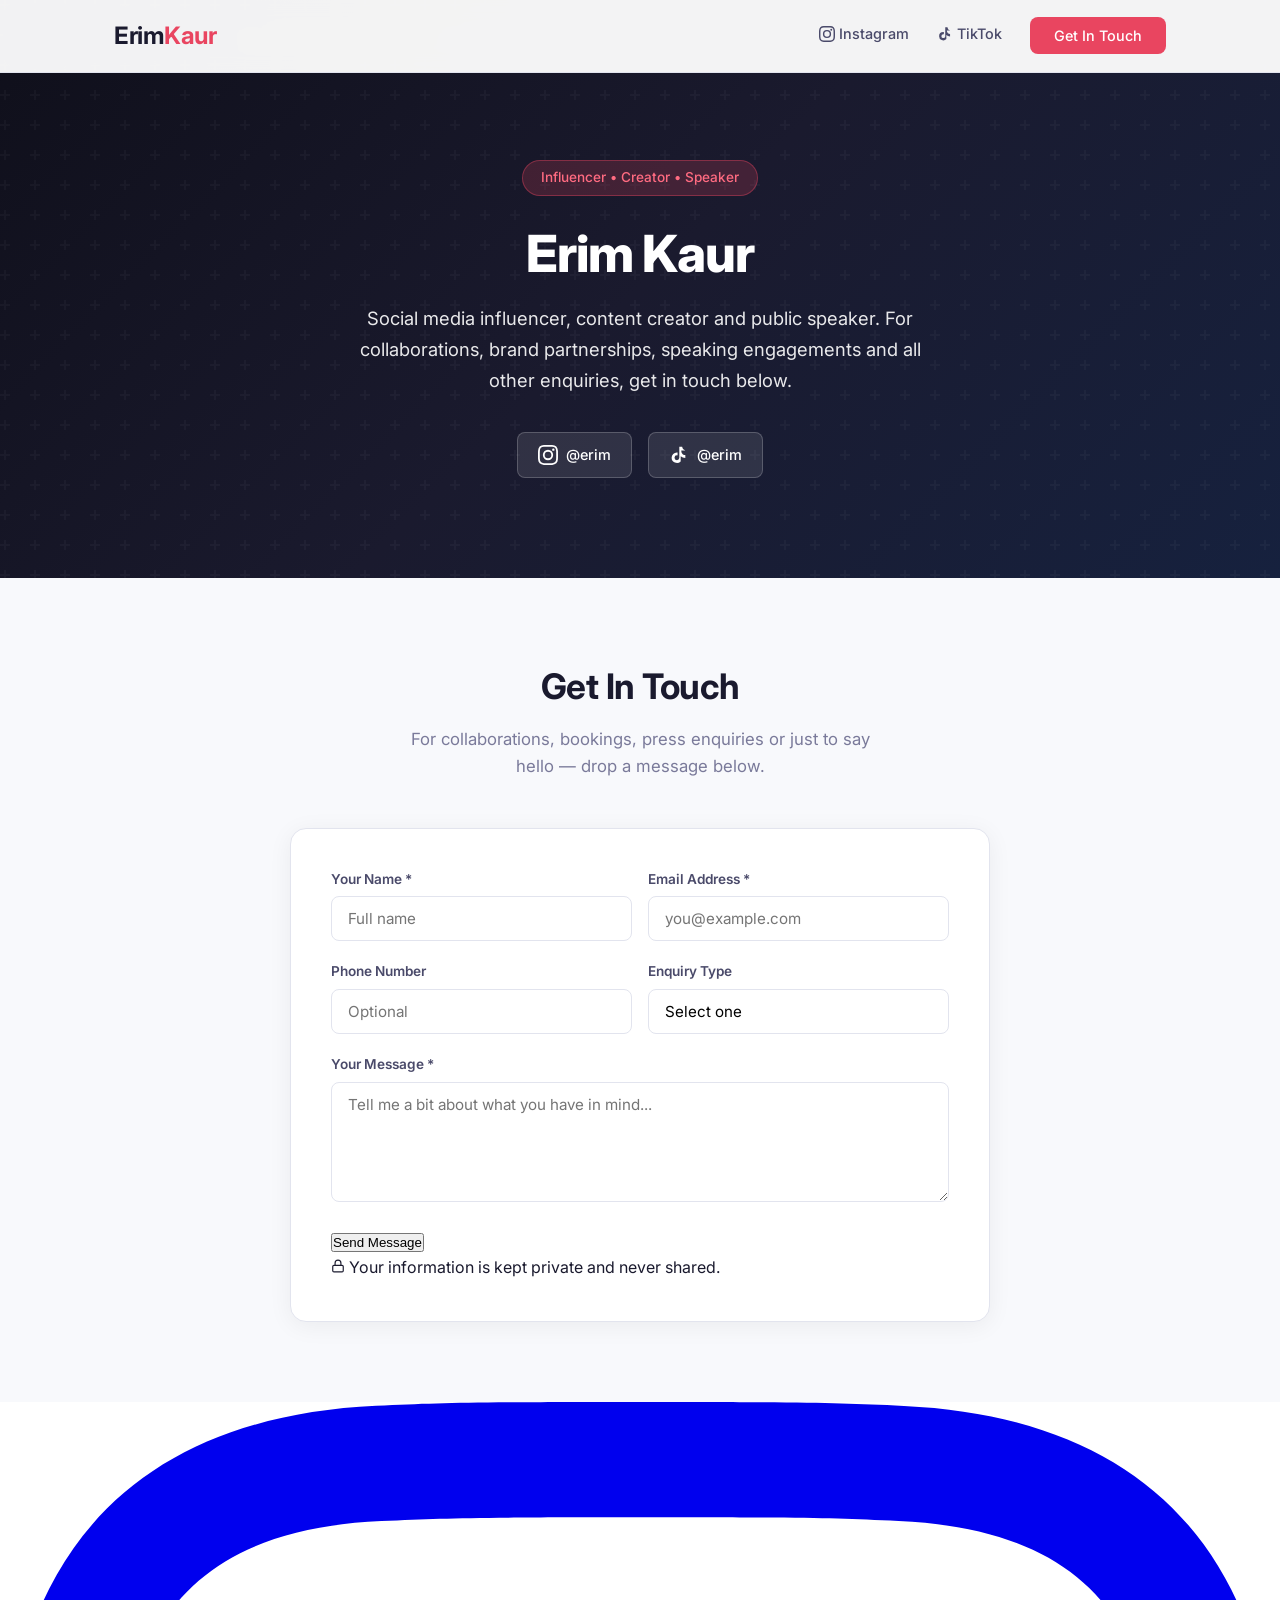
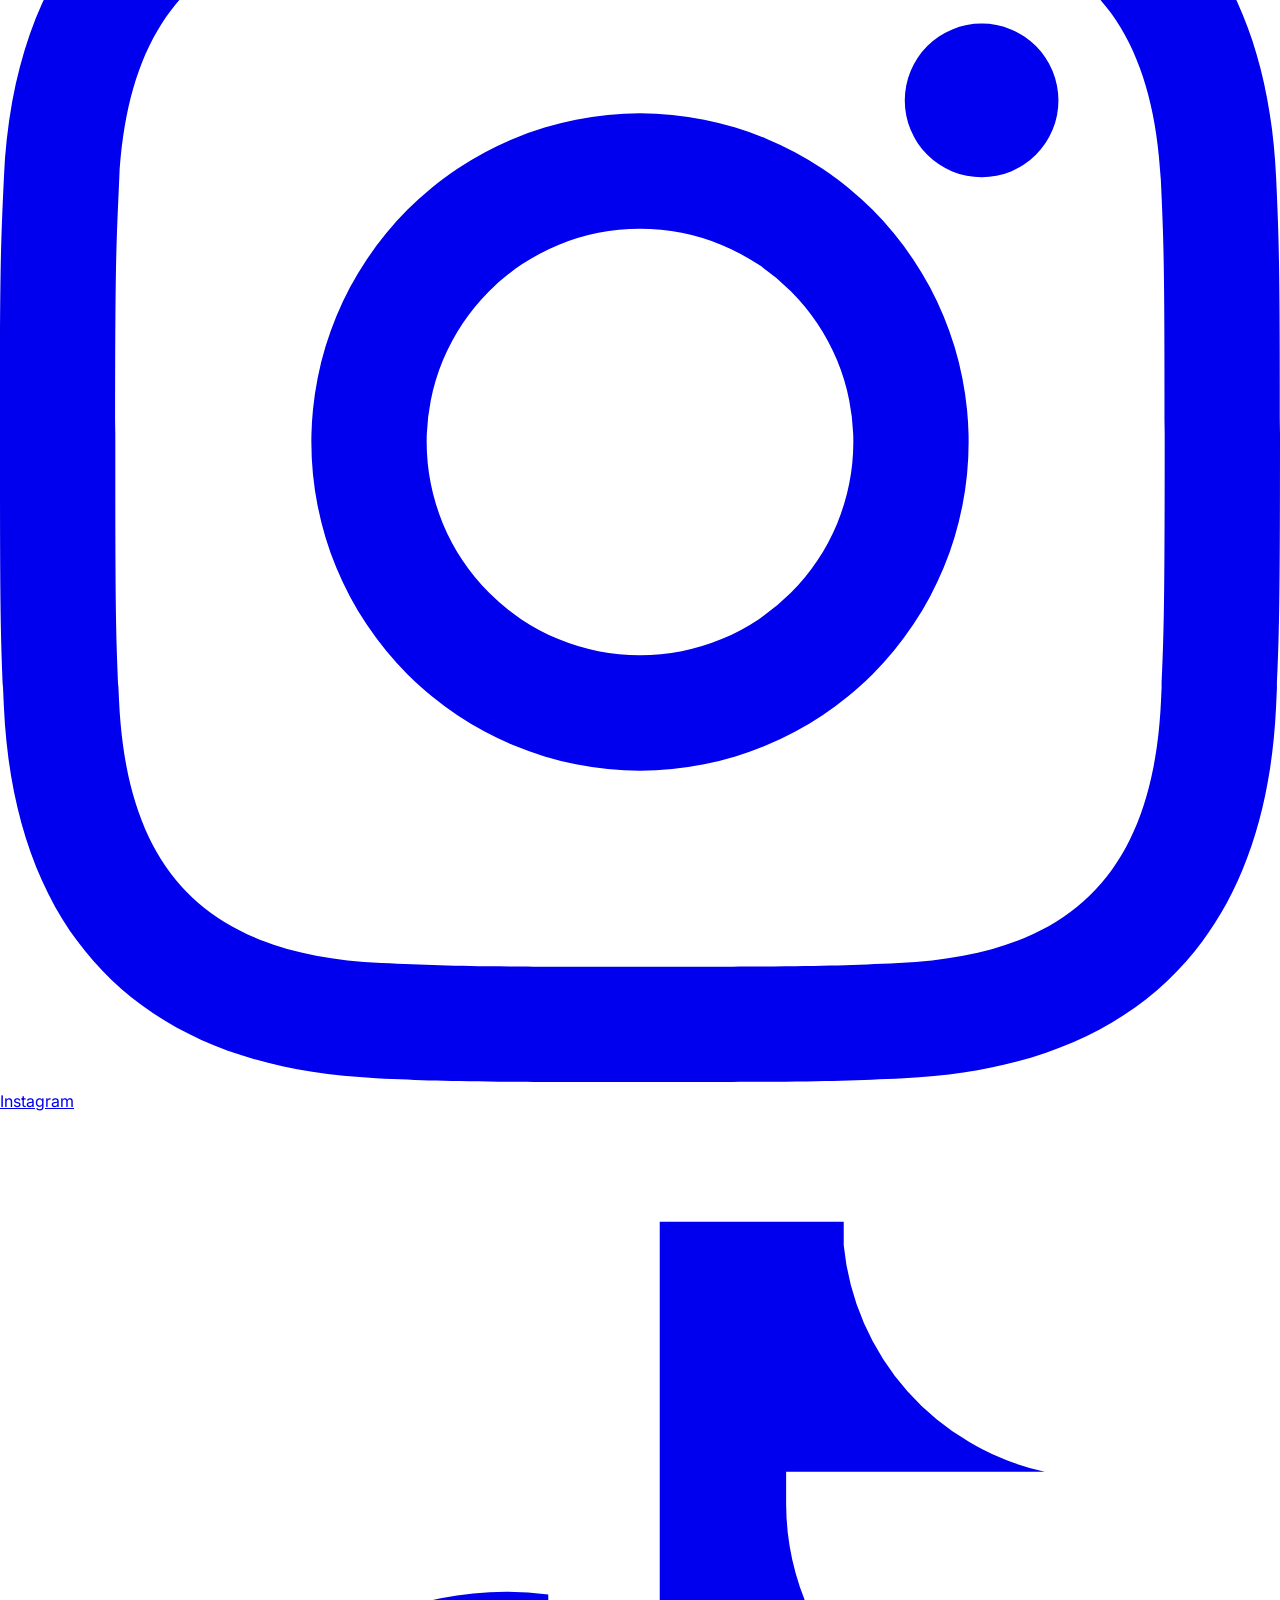
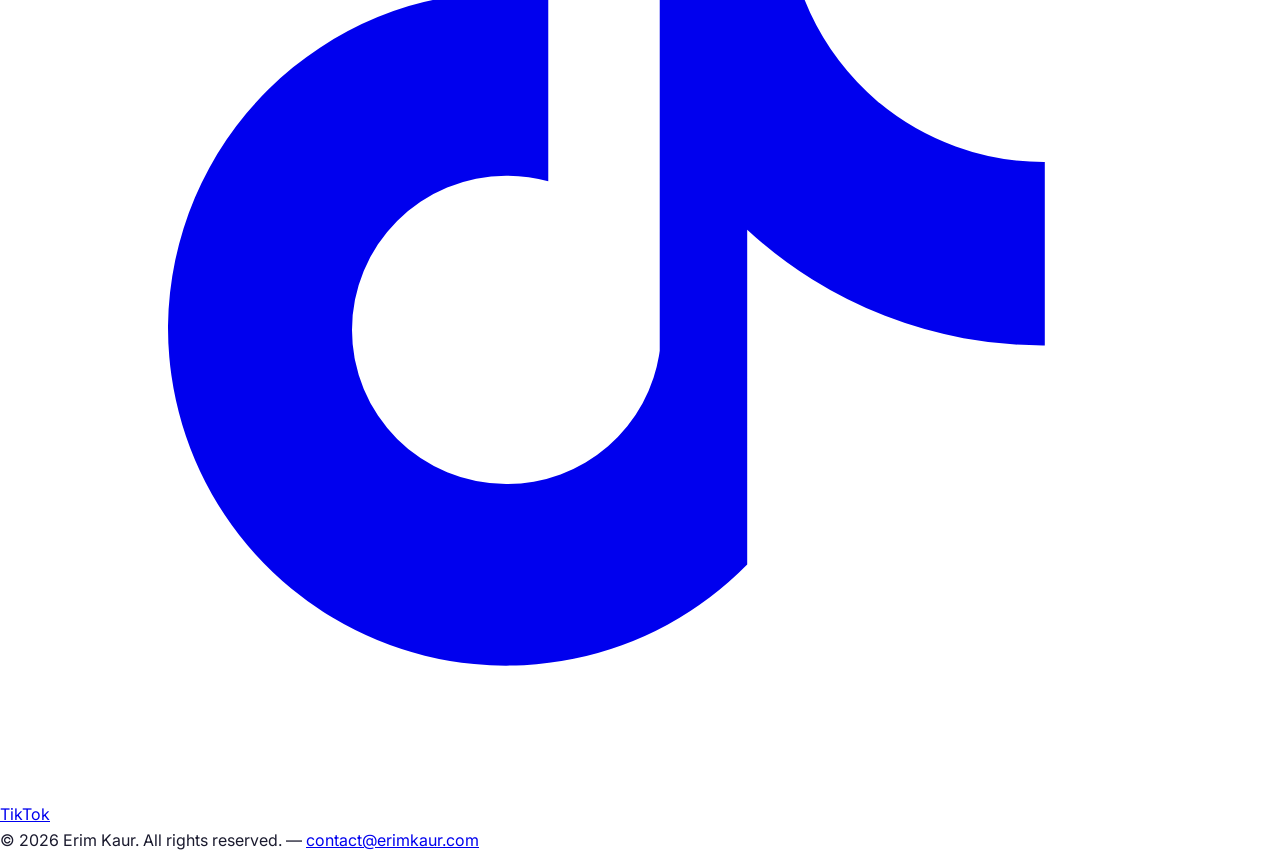
==== index.html @ 6ab862be "Add meta tags - Social Media | Public Speaker" ====
<!DOCTYPE html>
<html lang="en">
<head>
    <meta charset="UTF-8">
    <meta name="viewport" content="width=device-width, initial-scale=1.0">
        <title>Erim Kaur — Social Media | Public Speaker</title>
        <meta name="description" content="Erim Kaur — Social media influencer, content creator and public speaker. Follow @erim on Instagram and TikTok. Get in touch for collaborations, bookings and enquiries.">
        <meta property="og:title" content="Erim Kaur — Social Media | Public Speaker">
        <meta property="og:description" content="Social media influencer, content creator and public speaker. Follow @erim on Instagram and TikTok. Get in touch for collaborations, bookings and enquiries.">
    <meta property="og:type" content="website">
    <meta property="og:url" content="https://erimkaur.com">
    <meta name="twitter:card" content="summary">
        <meta name="twitter:title" content="Erim Kaur — Social Media | Public Speaker">
        <meta name="twitter:description" content="Social media influencer, content creator and public speaker. Follow @erim on Instagram and TikTok.">
    <meta name="keywords" content="Erim Kaur, social media influencer, public speaker, content creator, Instagram, TikTok, brand collaborations, speaking engagements, digital creator">
    <meta name="author" content="Erim Kaur">
    <meta name="robots" content="index, follow">
    <meta property="og:image" content="https://erimkaur.com/og-image.jpg">
    <meta property="og:site_name" content="Erim Kaur">
    <meta property="og:locale" content="en_GB">
    <meta name="twitter:image" content="https://erimkaur.com/og-image.jpg">
    <meta name="twitter:creator" content="@erim">
    <link href="https://fonts.googleapis.com/css2?family=Inter:wght@300;400;500;600;700;800&display=swap" rel="stylesheet">

    <style>
        * {
            margin: 0;
            padding: 0;
            box-sizing: border-box;
        }

        :root {
            --primary: #1a1a2e;
            --primary-light: #16213e;
            --primary-dark: #0f0f1a;
            --accent: #e94560;
            --accent-light: #ff6b81;
            --accent-dark: #c73a52;
            --surface: #f8f9fc;
            --surface-alt: #eef0f5;
            --text-primary: #1a1a2e;
            --text-secondary: #4a4a6a;
            --text-light: #7a7a9a;
            --white: #ffffff;
            --border: #e2e4ee;
            --gold: #f0c040;
        }

        html {
            scroll-behavior: smooth;
        }

        body {
            font-family: 'Inter', -apple-system, BlinkMacSystemFont, sans-serif;
            color: var(--text-primary);
            line-height: 1.6;
            background: var(--white);
        }

        /* ===== NAVBAR ===== */
        .navbar {
            position: fixed;
            top: 0;
            left: 0;
            right: 0;
            z-index: 1000;
            background: rgba(255, 255, 255, 0.95);
            backdrop-filter: blur(10px);
            border-bottom: 1px solid var(--border);
            transition: all 0.3s ease;
        }

        .navbar.scrolled {
            box-shadow: 0 2px 20px rgba(0, 0, 0, 0.08);
        }

        .nav-container {
            max-width: 1100px;
            margin: 0 auto;
            padding: 0 24px;
            display: flex;
            align-items: center;
            justify-content: space-between;
            height: 72px;
        }

        .logo {
            font-size: 1.5rem;
            font-weight: 700;
            color: var(--primary);
            text-decoration: none;
            letter-spacing: -0.5px;
        }

        .logo span {
            color: var(--accent);
        }

        .nav-links {
            display: flex;
            gap: 28px;
            list-style: none;
            align-items: center;
        }

        .nav-links a {
            text-decoration: none;
            color: var(--text-secondary);
            font-size: 0.9rem;
            font-weight: 500;
            transition: color 0.2s;
        }

        .nav-links a:hover {
            color: var(--accent);
        }

        .nav-cta {
            background: var(--accent);
            color: var(--white) !important;
            padding: 10px 24px;
            border-radius: 8px;
            transition: background 0.2s !important;
        }

        .nav-cta:hover {
            background: var(--accent-dark) !important;
        }

        .social-link {
            display: inline-flex;
            align-items: center;
            gap: 4px;
        }

        .hamburger {
            display: none;
            flex-direction: column;
            gap: 5px;
            cursor: pointer;
            padding: 4px;
        }

        .hamburger span {
            width: 24px;
            height: 2px;
            background: var(--primary);
            transition: all 0.3s;
        }

        .mobile-menu {
            display: none;
            position: fixed;
            top: 72px;
            left: 0;
            right: 0;
            background: var(--white);
            border-bottom: 1px solid var(--border);
            padding: 24px;
            box-shadow: 0 10px 30px rgba(0, 0, 0, 0.1);
        }

        .mobile-menu.active {
            display: block;
        }

        .mobile-menu a {
            display: block;
            padding: 12px 0;
            text-decoration: none;
            color: var(--text-secondary);
            font-weight: 500;
            border-bottom: 1px solid var(--border);
        }

        .mobile-menu a:last-child {
            border-bottom: none;
        }

        /* ===== HERO ===== */
        .hero {
            padding: 160px 24px 100px;
            background: linear-gradient(135deg, var(--primary-dark) 0%, var(--primary) 50%, var(--primary-light) 100%);
            position: relative;
            overflow: hidden;
            text-align: center;
        }

        .hero::before {
            content: '';
            position: absolute;
            top: 0;
            left: 0;
            right: 0;
            bottom: 0;
            background: url("data:image/svg+xml,%3Csvg width='60' height='60' viewBox='0 0 60 60' xmlns='http://www.w3.org/2000/svg'%3E%3Cg fill='none' fill-rule='evenodd'%3E%3Cg fill='%23ffffff' fill-opacity='0.03'%3E%3Cpath d='M36 34v-4h-2v4h-4v2h4v4h2v-4h4v-2h-4zm0-30V0h-2v4h-4v2h4v4h2V6h4V4h-4zM6 34v-4H4v4H0v2h4v4h2v-4h4v-2H6zM6 4V0H4v4H0v2h4v4h2V6h4V4H6z'/%3E%3C/g%3E%3C/g%3E%3C/svg%3E");
        }

        .hero-content {
            max-width: 800px;
            margin: 0 auto;
            position: relative;
            z-index: 1;
            color: var(--white);
        }

        .hero-badge {
            display: inline-block;
            background: rgba(233, 69, 96, 0.2);
            border: 1px solid rgba(233, 69, 96, 0.4);
            padding: 6px 18px;
            border-radius: 100px;
            font-size: 0.85rem;
            font-weight: 500;
            margin-bottom: 28px;
            color: var(--accent-light);
        }

        .hero h1 {
            font-family: 'Inter', -apple-system, BlinkMacSystemFont, sans-serif;
            font-size: 3.2rem;
            font-weight: 800;
            line-height: 1.15;
            margin-bottom: 20px;
            letter-spacing: -1px;
        }

        .hero p {
            font-size: 1.15rem;
            line-height: 1.7;
            opacity: 0.9;
            margin-bottom: 36px;
            max-width: 600px;
            margin-left: auto;
            margin-right: auto;
        }

        .hero-socials {
            display: flex;
            justify-content: center;
            gap: 16px;
            margin-top: 10px;
        }

        .hero-socials a {
            display: inline-flex;
            align-items: center;
            gap: 8px;
            background: rgba(255, 255, 255, 0.1);
            border: 1px solid rgba(255, 255, 255, 0.2);
            color: var(--white);
            padding: 10px 20px;
            border-radius: 8px;
            text-decoration: none;
            font-size: 0.9rem;
            font-weight: 500;
            transition: all 0.2s;
        }

        .hero-socials a:hover {
            background: rgba(255, 255, 255, 0.2);
            transform: translateY(-1px);
        }

        .hero-socials svg {
            width: 20px;
            height: 20px;
        }

        /* ===== CONTACT SECTION ===== */
        .contact {
            padding: 80px 24px;
            background: var(--surface);
        }

        .contact-container {
            max-width: 700px;
            margin: 0 auto;
        }

        .section-header {
            text-align: center;
            margin-bottom: 48px;
        }

        .section-header h2 {
            font-family: 'Inter', -apple-system, BlinkMacSystemFont, sans-serif;
            font-size: 2.2rem;
            font-weight: 700;
            color: var(--text-primary);
            margin-bottom: 12px;
            letter-spacing: -0.5px;
        }

        .section-header p {
            color: var(--text-light);
            font-size: 1.05rem;
            max-width: 500px;
            margin: 0 auto;
        }

        .contact-card {
            background: var(--white);
            border-radius: 16px;
            padding: 40px;
            box-shadow: 0 4px 24px rgba(0, 0, 0, 0.06);
            border: 1px solid var(--border);
        }

        .form-group {
            margin-bottom: 20px;
        }

        .form-row {
            display: grid;
            grid-template-columns: 1fr 1fr;
            gap: 16px;
        }

        .form-group label {
            display: block;
            font-size: 0.85rem;
            font-weight: 600;
            color: var(--text-secondary);
            margin-bottom: 6px;
        }

        .form-group input,
        .form-group textarea,
        .form-group select {
            width: 100%;
            padding: 12px 16px;
            border: 1.5px solid var(--border);
            border-radius: 8px;
            font-size: 0.95rem;
            font-family: inherit;
            transition: border-color 0.2s, box-shadow 0.2s;
            background: var(--white);
        }

        .form-group input:focus,
        .form-group textarea:focus,
        .form-group select:focus {
            outline: none;
            border-color: var(--accent);
            box-shadow: 0 0 0 3px rgba(233, 69, 96, 0.12);
        }

        .form-group textarea {
            resize: vertical;
            min-height: 120px;
        }

        .form-group select {
            appearance: none;
            background-image: url("data:image/svg+xml,%3Csvg xmlns='http://www.w3.org/2000/svg' width='12" height='12' viewBox='0 0 12 12'%3E%3Cpath fill='%234a4a6a' d='M6 8L1 3h10z'/%3E%3C/svg%3E");
            background-repeat: no-repeat;
            background-position: right 16px center;
            padding-right: 40px;
        }

        .btn-primary {
            width: 100%;
            padding: 14px 24px;
            background: var(--accent);
            color: var(--white);
            border: none;
            border-radius: 8px;
            font-size: 1rem;
            font-weight: 600;
            cursor: pointer;
            transition: all 0.2s;
            font-family: inherit;
            margin-top: 8px;
        }

        .btn-primary:hover {
            background: var(--accent-dark);
            transform: translateY(-1px);
            box-shadow: 0 4px 12px rgba(233, 69, 96, 0.3);
        }

        .form-trust {
            display: flex;
            align-items: center;
            gap: 8px;
            margin-top: 16px;
            font-size: 0.8rem;
            color: var(--text-light);
        }

        .form-trust svg {
            flex-shrink: 0;
        }

        .form-message {
            display: none;
            padding: 12px 16px;
            border-radius: 8px;
            margin-top: 16px;
            font-size: 0.9rem;
            font-weight: 500;
        }

        .form-message.success {
            display: block;
            background: #f0fff4;
            color: #276749;
            border: 1px solid #c6f6d5;
        }

        .form-message.error {
            display: block;
            background: #fff5f5;
            color: #c53030;
            border: 1px solid #fed7d7;
        }

        /* ===== FOOTER ===== */
        .footer {
            background: var(--primary);
            color: rgba(255, 255, 255, 0.7);
            padding: 40px 24px;
            text-align: center;
        }

        .footer-content {
            max-width: 1100px;
            margin: 0 auto;
        }

        .footer-socials {
            display: flex;
            justify-content: center;
            gap: 20px;
            margin-bottom: 20px;
        }

        .footer-socials a {
            color: rgba(255, 255, 255, 0.6);
            text-decoration: none;
            transition: color 0.2s;
            display: inline-flex;
            align-items: center;
            gap: 6px;
            font-size: 0.9rem;
        }

        .footer-socials a:hover {
            color: var(--accent-light);
        }

        .footer-socials svg {
            width: 18px;
            height: 18px;
        }

        .footer p {
            font-size: 0.85rem;
            opacity: 0.6;
        }

        .footer a {
            color: var(--accent-light);
            text-decoration: none;
        }

        /* ===== RESPONSIVE ===== */
        @media (max-width: 768px) {
            .nav-links {
                display: none;
            }

            .hamburger {
                display: flex;
            }

            .hero {
                padding: 130px 20px 70px;
            }

            .hero h1 {
                font-size: 2.2rem;
            }

            .hero p {
                font-size: 1rem;
            }

            .hero-socials {
                flex-direction: column;
                align-items: center;
            }

            .hero-socials a {
                width: 100%;
                max-width: 250px;
                justify-content: center;
            }

            .contact {
                padding: 60px 16px;
            }

            .contact-card {
                padding: 24px;
            }

            .form-row {
                grid-template-columns: 1fr;
            }

            .section-header h2 {
                font-size: 1.8rem;
            }
        }
    </style>
</head>
<body>

    <!-- NAVBAR -->
    <nav class="navbar" id="navbar">
        <div class="nav-container">
            <a href="#" class="logo">Erim<span>Kaur</span></a>
            <ul class="nav-links">
                <li><a href="https://www.instagram.com/erim" target="_blank" rel="noopener" class="social-link">
                    <svg viewBox="0 0 24 24" width="16" height="16" fill="currentColor"><path d="M12 2.163c3.204 0 3.584.012 4.85.07 3.252.148 4.771 1.691 4.919 4.919.058 1.265.069 1.645.069 4.849 0 3.205-.012 3.584-.069 4.849-.149 3.225-1.664 4.771-4.919 4.919-1.266.058-1.644.07-4.85.07-3.204 0-3.584-.012-4.849-.07-3.26-.149-4.771-1.699-4.919-4.92-.058-1.265-.07-1.644-.07-4.849 0-3.204.013-3.583.07-4.849.149-3.227 1.664-4.771 4.919-4.919 1.266-.057 1.645-.069 4.849-.069zM12 0C8.741 0 8.333.014 7.053.072 2.695.272.273 2.69.073 7.052.014 8.333 0 8.741 0 12c0 3.259.014 3.668.072 4.948.2 4.358 2.618 6.78 6.98 6.98C8.333 23.986 8.741 24 12 24c3.259 0 3.668-.014 4.948-.072 4.354-.2 6.782-2.618 6.979-6.98.059-1.28.073-1.689.073-4.948 0-3.259-.014-3.667-.072-4.947-.196-4.354-2.617-6.78-6.979-6.98C15.668.014 15.259 0 12 0zm0 5.838a6.162 6.162 0 100 12.324 6.162 6.162 0 000-12.324zM12 16a4 4 0 110-8 4 4 0 010 8zm6.406-11.845a1.44 1.44 0 100 2.881 1.44 1.44 0 000-2.881z"/></svg>
                    Instagram</a></li>
                <li><a href="https://www.tiktok.com/@erim" target="_blank" rel="noopener" class="social-link">
                    <svg viewBox="0 0 24 24" width="16" height="16" fill="currentColor"><path d="M19.59 6.69a4.83 4.83 0 01-3.77-4.25V2h-3.45v13.67a2.89 2.89 0 01-2.88 2.5 2.89 2.89 0 01-2.89-2.89 2.89 2.89 0 012.89-2.89c.28 0 .54.04.79.1v-3.5a6.37 6.37 0 00-.79-.05A6.34 6.34 0 003.15 15.2a6.34 6.34 0 0010.86 4.48V13.4a8.16 8.16 0 005.58 2.17v-3.44a4.85 4.85 0 01-3.14-1.14 4.86 4.86 0 01-1.71-3.69V6.69h4.85z"/></svg>
                    TikTok</a></li>
                <li><a href="#contact" class="nav-cta">Get In Touch</a></li>
            </ul>
            <div class="hamburger" onclick="toggleMenu()">
                <span></span>
                <span></span>
                <span></span>
            </div>
        </div>
    </nav>

    <!-- MOBILE MENU -->
    <div class="mobile-menu" id="mobileMenu">
        <a href="https://www.instagram.com/erim" target="_blank" rel="noopener">Instagram</a>
        <a href="https://www.tiktok.com/@erim" target="_blank" rel="noopener">TikTok</a>
        <a href="#contact" onclick="toggleMenu()">Get In Touch</a>
    </div>

    <!-- HERO -->
    <section class="hero">
        <div class="hero-content">
            <div class="hero-badge">Influencer &bull; Creator &bull; Speaker</div>
            <h1>Erim Kaur</h1>
            <p>Social media influencer, content creator and public speaker. For collaborations, brand partnerships, speaking engagements and all other enquiries, get in touch below.</p>
            <div class="hero-socials">
                <a href="https://www.instagram.com/erim" target="_blank" rel="noopener">
                    <svg viewBox="0 0 24 24" fill="currentColor"><path d="M12 2.163c3.204 0 3.584.012 4.85.07 3.255.148 4.771 1.691 4.919 4.919.058 1.265.069 1.645.069 4.849 0 3.205-.012 3.584-.069 4.849-.149 3.225-1.664 4.771-4.919 4.919-1.266.058-1.644.07-4.85.07-3.204 0-3.584-.012-4.849-.07-3.26-.149-4.771-1.699-4.919-4.92-.058-1.265-.07-1.644-.07-4.849 0-3.204.013-3.583.07-4.849.149-3.227 1.664-4.771 4.919-4.919 1.266-.057 1.645-.069 4.849-.069zM12 0C8.741 0 8.333.014 7.053.072 2.695.272.273 2.69.073 7.052.014 8.333 0 8.741 0 12c0 3.259.014 3.668.072 4.948.2 4.358 2.618 6.78 6.98 6.98C8.333 23.986 8.741 24 12 24c3.259 0 3.668-.014 4.948-.072 4.354-.2 6.782-2.618 6.979-6.98.059-1.28.073-1.689.073-4.948 0-3.259-.014-3.667-.072-4.947-.196-4.354-2.617-6.78-6.979-6.98C15.668.014 15.259 0 12 0zm0 5.838a6.162 6.162 0 100 12.324 6.162 6.162 0 000-12.324zM12 16a4 4 0 110-8 4 4 0 010 8zm6.406-11.845a1.44 1.44 0 100 2.881 1.44 1.44 0 000-2.881z"/></svg>
                    @erim
                </a>
                <a href="https://www.tiktok.com/@erim" target="_blank" rel="noopener">
                    <svg viewBox="0 0 24 24" fill="currentColor"><path d="M19.59 6.69a4.83 4.83 0 01-3.77-4.25V2h-3.45v13.67a2.89 2.89 0 01-2.88 2.5 2.89 2.89 0 01-2.89-2.89 2.89 2.89 0 012.89-2.89c.28 0 .54.04.79.1v-3.5a6.37 6.37 0 00-.79-.05A6.34 6.34 0 003.15 15.2a6.34 6.34 0 0010.86 4.48V13.4a8.16 8.16 0 005.58 2.17v-3.44a4.85 4.85 0 01-3.14-1.14 4.86 4.86 0 01-1.71-3.69V6.69h4.85z"/></svg>
                    @erim
                </a>
            </div>
        </div>
    </section>

    <!-- CONTACT SECTION -->
    <section class="contact" id="contact">
        <div class="contact-container">
            <div class="section-header">
                <h2>Get In Touch</h2>
                <p>For collaborations, bookings, press enquiries or just to say hello &mdash; drop a message below.</p>
            </div>
            <div class="contact-card">
                <form id="contactForm" action="https://formsubmit.co/contact@erimkaur.com" method="POST">
                    <!-- FormSubmit config -->
                    <input type="hidden" name="_subject" value="New enquiry from erimkaur.com">
                    <input type="hidden" name="_captcha" value="false">
                    <input type="hidden" name="_next" value="https://erimkaur.com#contact">
                    <input type="text" name="_honey" style="display:none">

                    <div class="form-row">
                        <div class="form-group">
                            <label for="name">Your Name *</label>
                            <input type="text" id="name" name="name" placeholder="Full name" required>
                        </div>
                        <div class="form-group">
                            <label for="email">Email Address *</label>
                            <input type="email" id="email" name="email" placeholder="you@example.com" required>
                        </div>
                    </div>

                    <div class="form-row">
                        <div class="form-group">
                            <label for="phone">Phone Number</label>
                            <input type="tel" id="phone" name="phone" placeholder="Optional">
                        </div>
                        <div class="form-group">
                            <label for="enquiry">Enquiry Type</label>
                            <select id="enquiry" name="enquiry_type">
                                <option value="" disabled selected>Select one</option>
                                <option value="Brand Collaboration">Brand Collaboration</option>
                                <option value="Speaking Engagement">Speaking Engagement</option>
                                <option value="Press / Media">Press / Media</option>
                                <option value="General Enquiry">General Enquiry</option>
                            </select>
                        </div>
                    </div>

                    <div class="form-group">
                        <label for="message">Your Message *</label>
                        <textarea id="message" name="message" placeholder="Tell me a bit about what you have in mind..." required></textarea>
                    </div>

                    <button type="submit" class="btn-primary">Send Message</button>

                    <div class="form-trust">
                        <svg width="14" height="14" viewBox="0 0 24 24" fill="none" stroke="currentColor" stroke-width="2" stroke-linecap="round" stroke-linejoin="round"><rect x="3" y="11" width="18" height="11" rx="2" ry="2"/><path d="M7 11V7a5 5 0 0110 0v4"/></svg>
                        Your information is kept private and never shared.
                    </div>

                    <div class="form-message" id="formMessage"></div>
                </form>
            </div>
        </div>
    </section>

    <!-- FOOTER -->
    <footer class="footer">
        <div class="footer-content">
            <div class="footer-socials">
                <a href="https://www.instagram.com/erim" target="_blank" rel="noopener">
                    <svg viewBox="0 0 24 24" fill="currentColor"><path d="M12 2.163c3.204 0 3.584.012 4.85.07 3.252.148 4.771 1.691 4.919 4.919.058 1.265.069 1.645.069 4.849 0 3.205-.012 3.584-.069 4.849-.149 3.225-1.664 4.771-4.919 4.919-1.266.058-1.644.07-4.85.07-3.204 0-3.584-.012-4.849-.07-3.26-.149-4.771-1.699-4.919-4.92-.058-1.265-.07-1.644-.07-4.849 0-3.204.013-3.583.07-4.849.149-3.227 1.664-4.771 4.919-4.919 1.266-.057 1.645-.069 4.849-.069zM12 0C8.741 0 8.333.014 7.053.072 2.695.272.273 2.69.073 7.052.014 8.333 0 8.741 0 12c0 3.259.014 3.668.072 4.948.2 4.358 2.618 6.78 6.98 6.98C8.333 23.986 8.741 24 12 24c3.259 0 3.668-.014 4.948-.072 4.354-.2 6.782-2.618 6.979-6.98.059-1.28.073-1.689.073-4.948 0-3.259-.014-3.667-.072-4.947-.196-4.354-2.617-6.78-6.979-6.98C15.668.014 15.259 0 12 0zm0 5.838a6.162 6.162 0 100 12.324 6.162 6.162 0 000-12.324zM12 16a4 4 0 110-8 4 4 0 010 8zm6.406-11.845a1.44 1.44 0 100 2.881 1.44 1.44 0 000-2.881z"/></svg>
                    Instagram
                </a>
                <a href="https://www.tiktok.com/@erim" target="_blank" rel="noopener">
                    <svg viewBox="0 0 24 24" fill="currentColor"><path d="M19.59 6.69a4.83 4.83 0 01-3.77-4.25V2h-3.45v13.67a2.89 2.89 0 01-2.88 2.5 2.89 2.89 0 01-2.89-2.89 2.89 2.89 0 012.89-2.89c.28 0 .54.04.79.1v-3.5a6.37 6.37 0 00-.79-.05A6.34 6.34 0 003.15 15.2a6.34 6.34 0 0010.86 4.48V13.4a8.16 8.16 0 005.58 2.17v-3.44a4.85 4.85 0 01-3.14-1.14 4.86 4.86 0 01-1.71-3.69V6.69h4.85z"/></svg>
                    TikTok
                </a>
            </div>
            <p>&copy; 2026 Erim Kaur. All rights reserved. &mdash; <a href="mailto:contact@erimkaur.com">contact@erimkaur.com</a></p>
        </div>
    </footer>

    <script>
        // Navbar scroll effect
        window.addEventListener('scroll', function() {
            const navbar = document.getElementById('navbar');
            if (window.scrollY > 50) {
                navbar.classList.add('scrolled');
            } else {
                navbar.classList.remove('scrolled');
            }
        });

        // Mobile menu toggle
        function toggleMenu() {
            const menu = document.getElementById('mobileMenu');
            menu.classList.toggle('active');
        }

        // Close mobile menu on link click
        document.querySelectorAll('.mobile-menu a').forEach(link => {
            link.addEventListener('click', function() {
                document.getElementById('mobileMenu').classList.remove('active');
            });
        });
    </script>
</body>
</html>
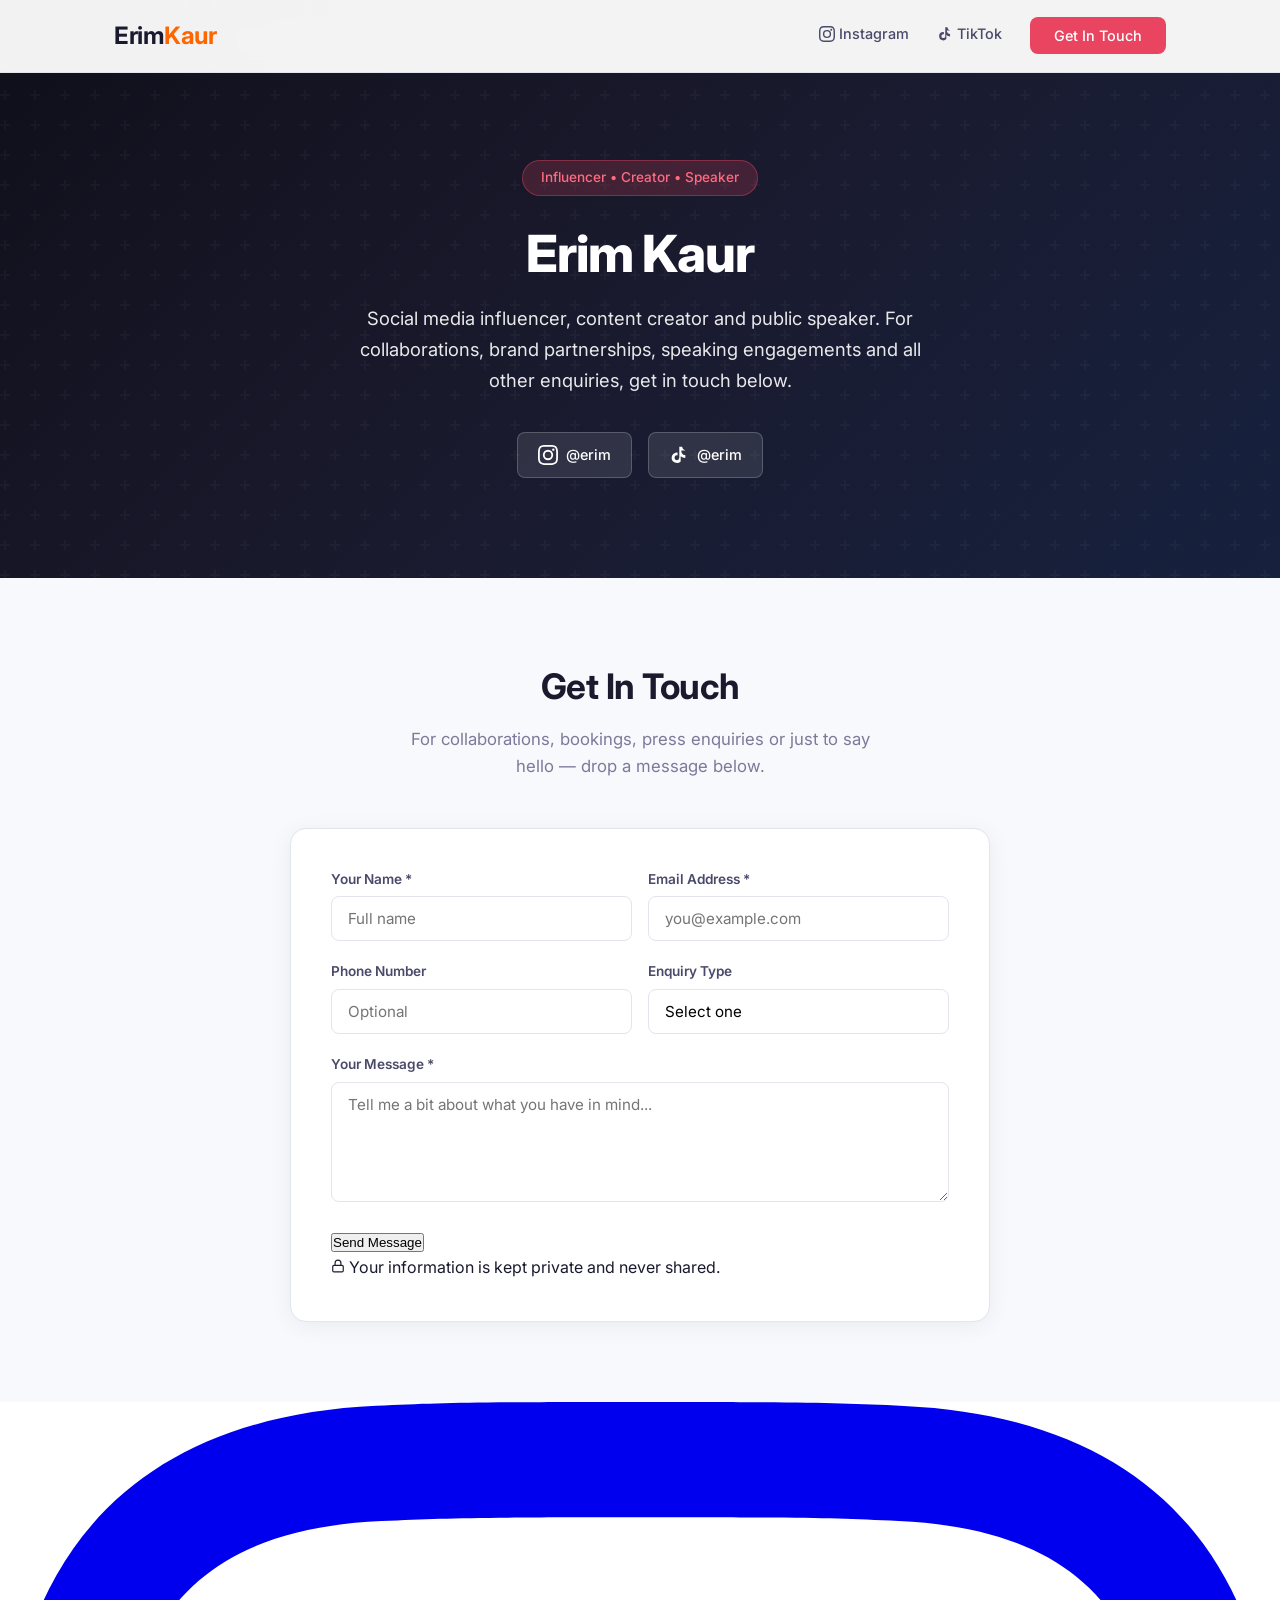
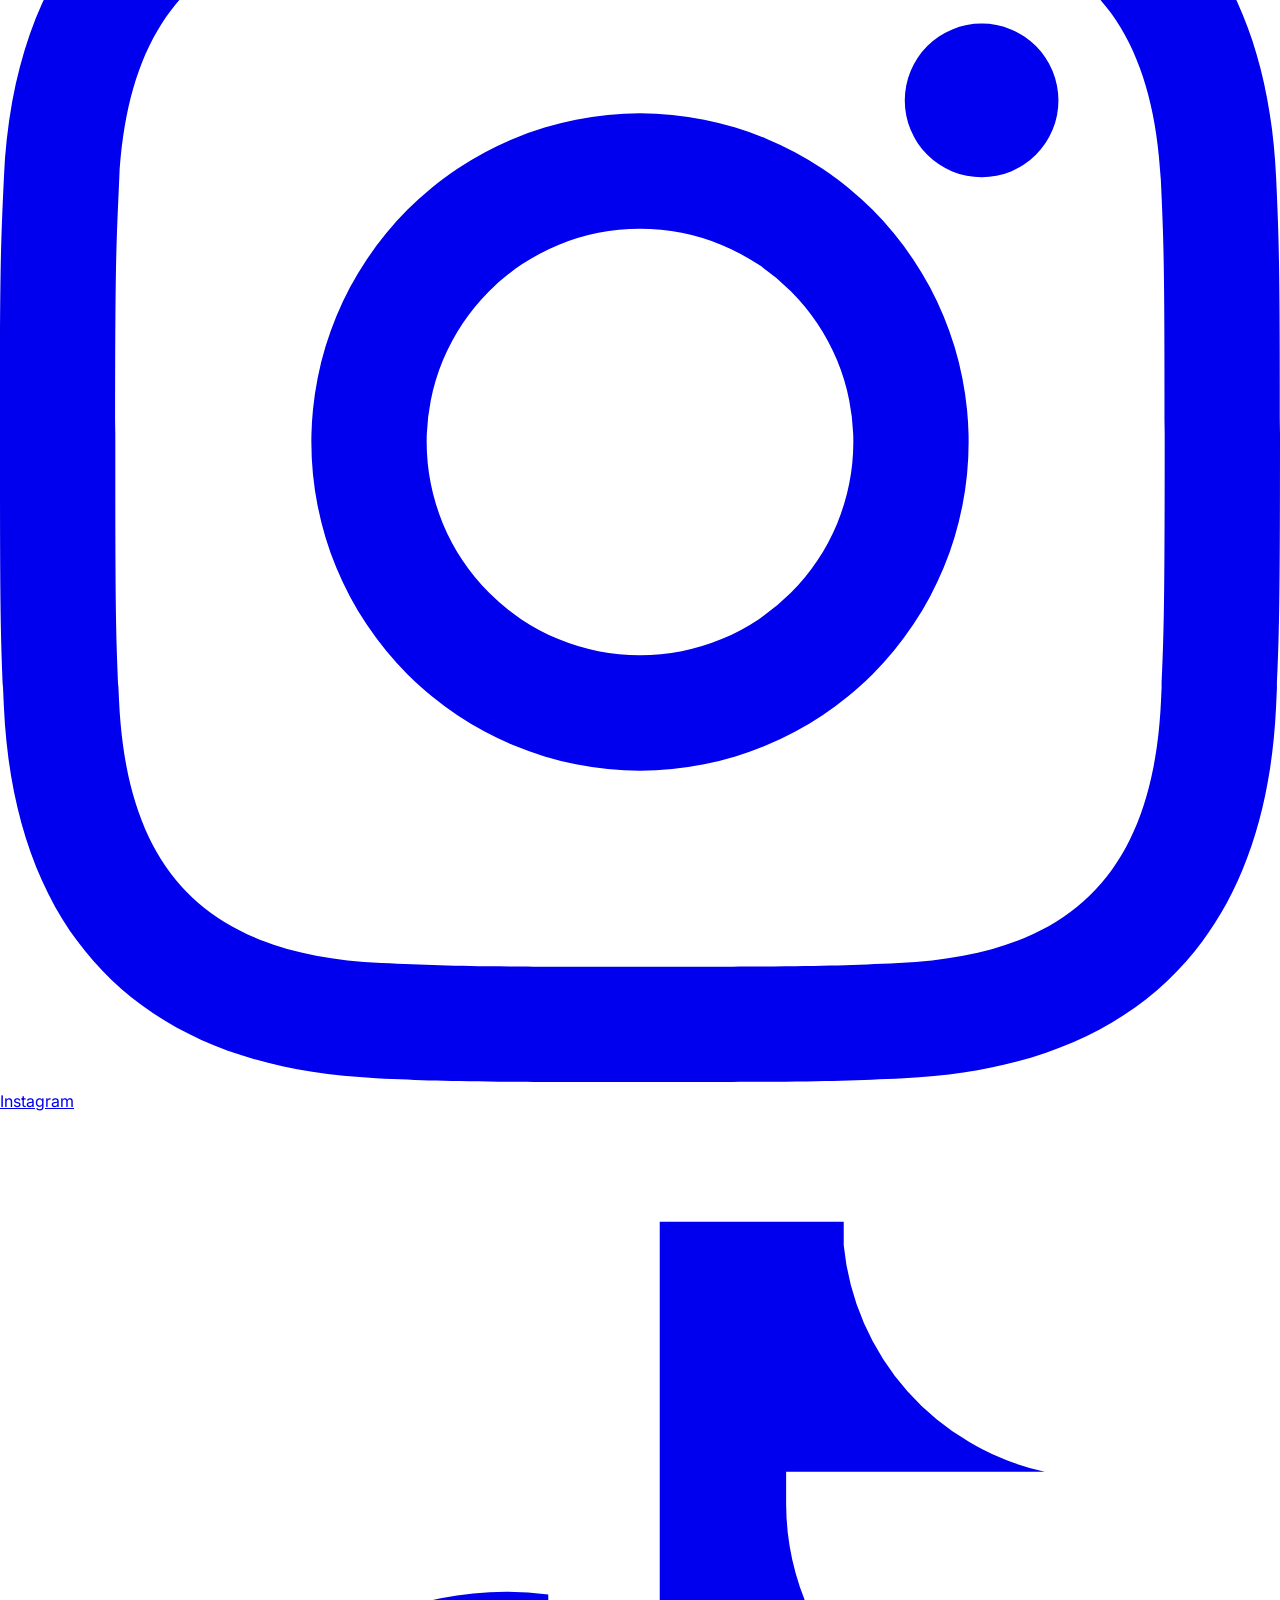
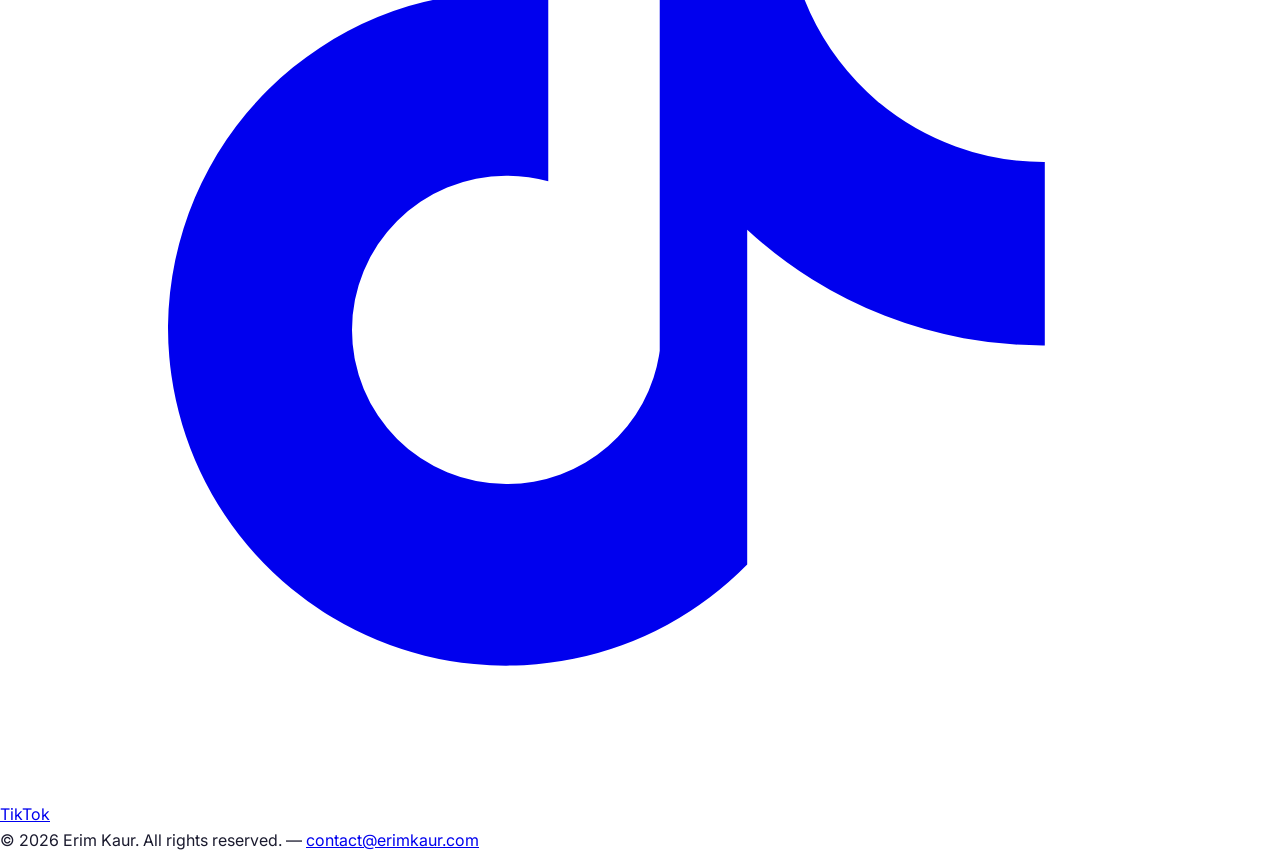
==== commit 2a51ce48: "Change Kaur text and favicon to Khalsa saffron orange" ====
--- a/index.html
+++ b/index.html
@@ -3,14 +3,14 @@
 <head>
     <meta charset="UTF-8">
     <meta name="viewport" content="width=device-width, initial-scale=1.0">
-        <title>Erim Kaur — Social Media | Public Speaker</title>
-        <meta name="description" content="Erim Kaur — Social media influencer, content creator and public speaker. Follow @erim on Instagram and TikTok. Get in touch for collaborations, bookings and enquiries.">
-        <meta property="og:title" content="Erim Kaur — Social Media | Public Speaker">
+        <title>Erim Kaur â Social Media | Public Speaker</title>
+        <meta name="description" content="Erim Kaur â Social media influencer, content creator and public speaker. Follow @erim on Instagram and TikTok. Get in touch for collaborations, bookings and enquiries.">
+        <meta property="og:title" content="Erim Kaur â Social Media | Public Speaker">
         <meta property="og:description" content="Social media influencer, content creator and public speaker. Follow @erim on Instagram and TikTok. Get in touch for collaborations, bookings and enquiries.">
     <meta property="og:type" content="website">
     <meta property="og:url" content="https://erimkaur.com">
     <meta name="twitter:card" content="summary">
-        <meta name="twitter:title" content="Erim Kaur — Social Media | Public Speaker">
+        <meta name="twitter:title" content="Erim Kaur â Social Media | Public Speaker">
         <meta name="twitter:description" content="Social media influencer, content creator and public speaker. Follow @erim on Instagram and TikTok.">
     <meta name="keywords" content="Erim Kaur, social media influencer, public speaker, content creator, Instagram, TikTok, brand collaborations, speaking engagements, digital creator">
     <meta name="author" content="Erim Kaur">
@@ -20,6 +20,7 @@
     <meta property="og:locale" content="en_GB">
     <meta name="twitter:image" content="https://erimkaur.com/og-image.jpg">
     <meta name="twitter:creator" content="@erim">
+        <link rel="icon" type="image/svg+xml" href="data:image/svg+xml,%3Csvg xmlns='http://www.w3.org/2000/svg' viewBox='0 0 32 32'%3E%3Crect width='32' height='32' rx='4' fill='%231a1a2e'/%3E%3Ctext x='16' y='22' text-anchor='middle' font-family='Georgia,serif' font-size='16' font-weight='bold' fill='%23FF6600'%3EEK%3C/text%3E%3C/svg%3E">
     <link href="https://fonts.googleapis.com/css2?family=Inter:wght@300;400;500;600;700;800&display=swap" rel="stylesheet">
 
     <style>
@@ -93,7 +94,7 @@
         }
 
         .logo span {
-            color: var(--accent);
+            color: #FF6600;
         }
 
         .nav-links {
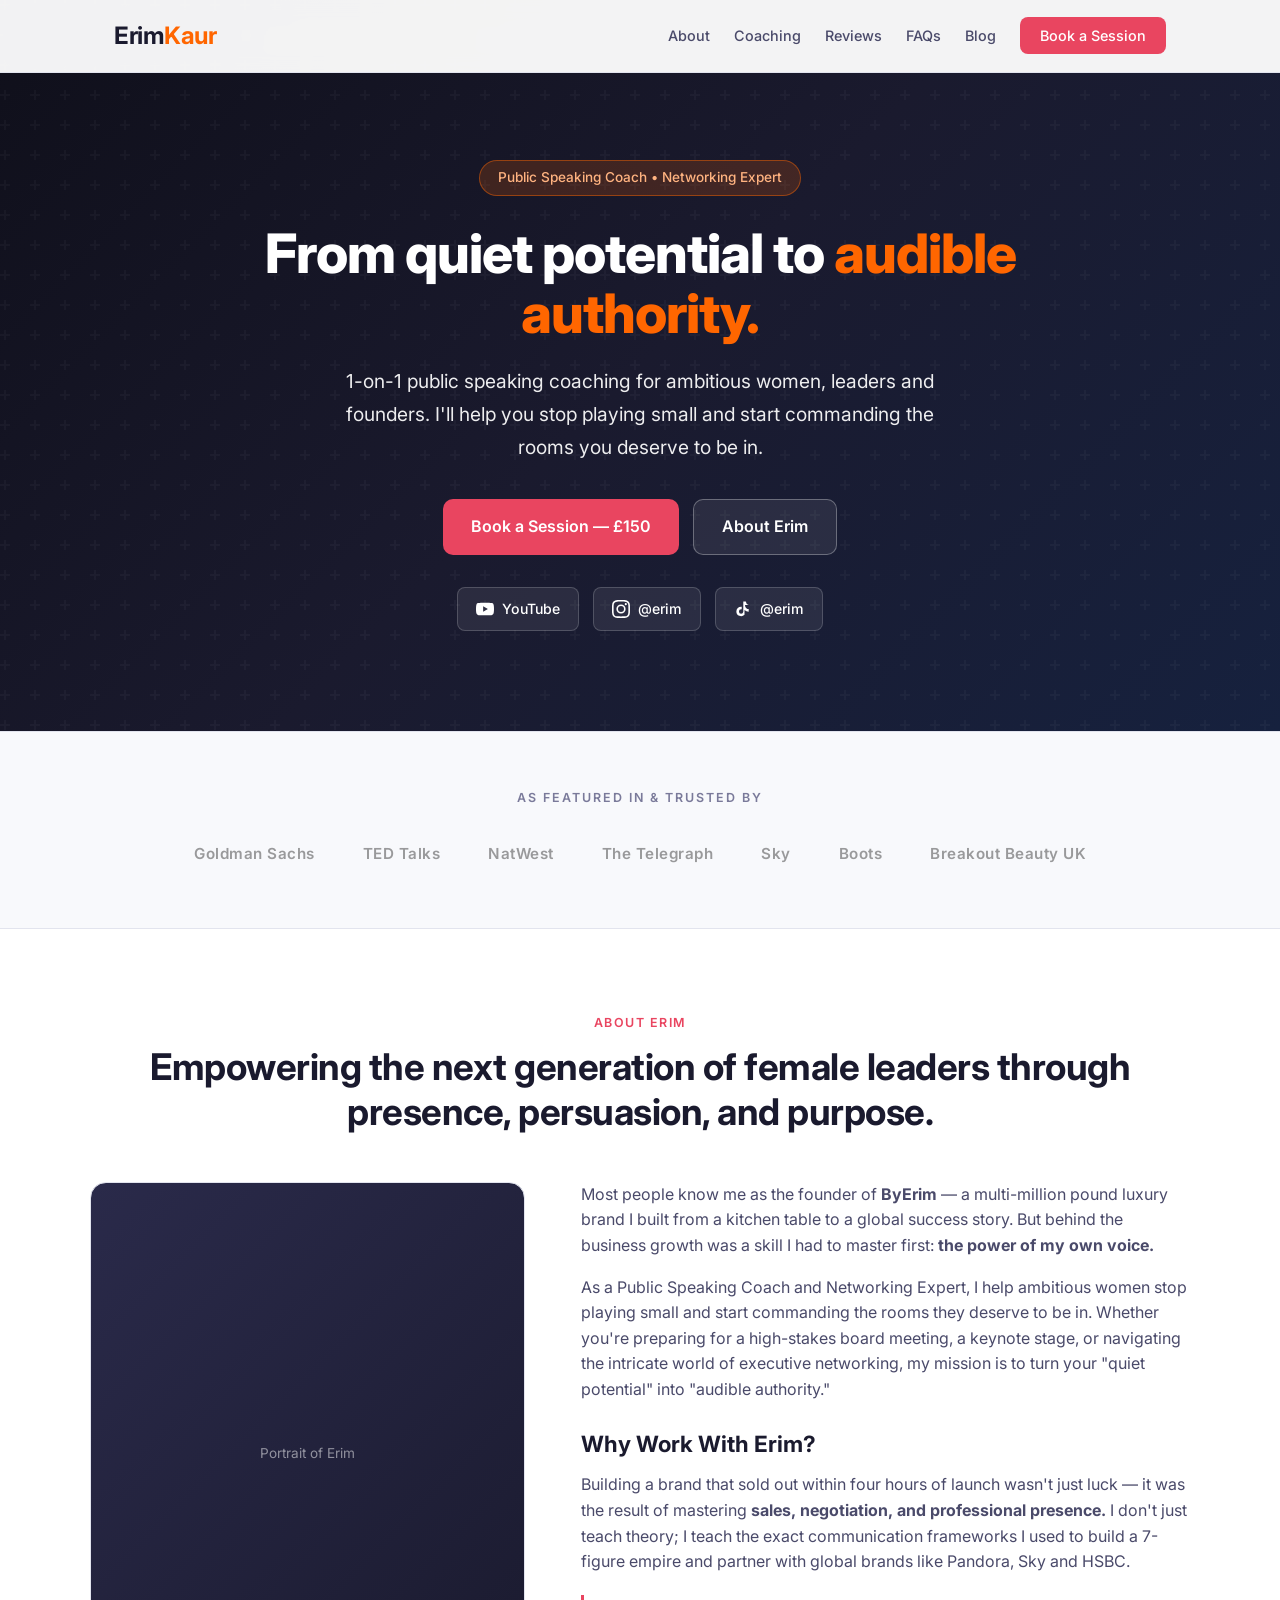
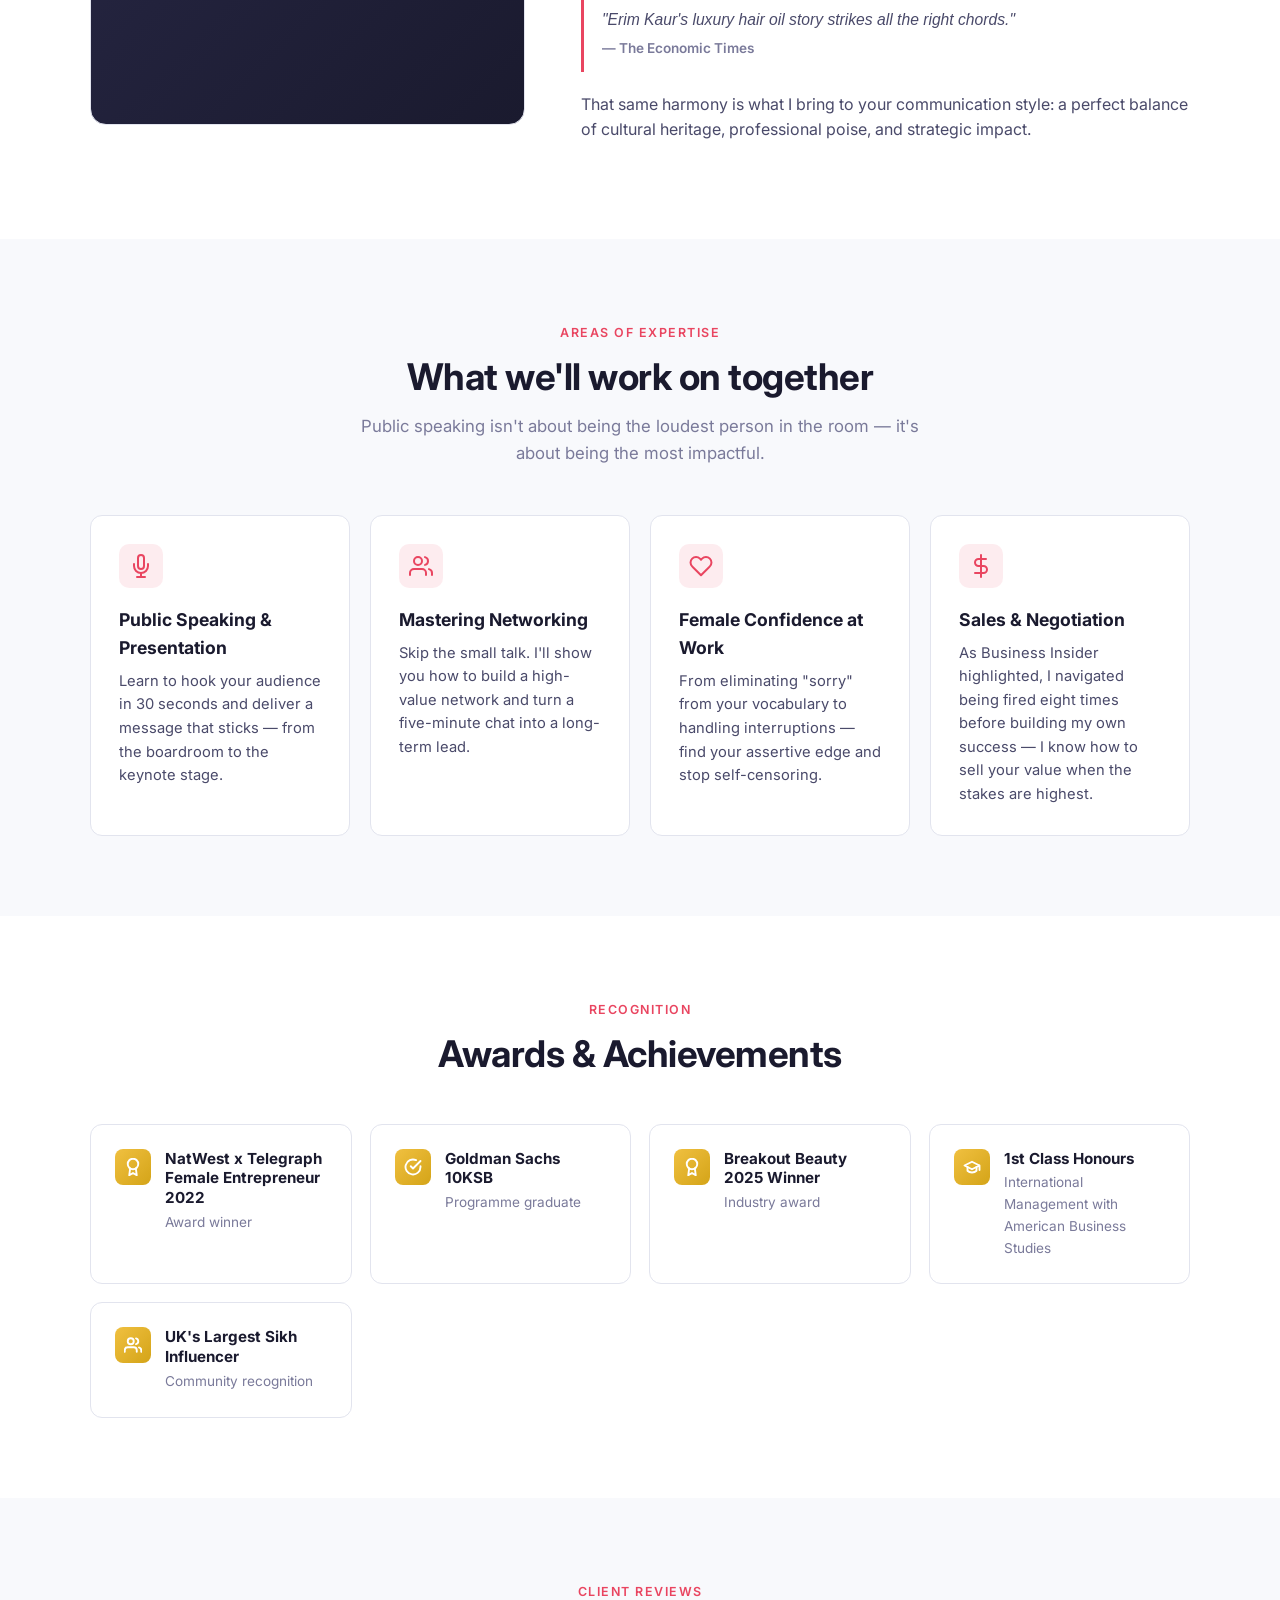
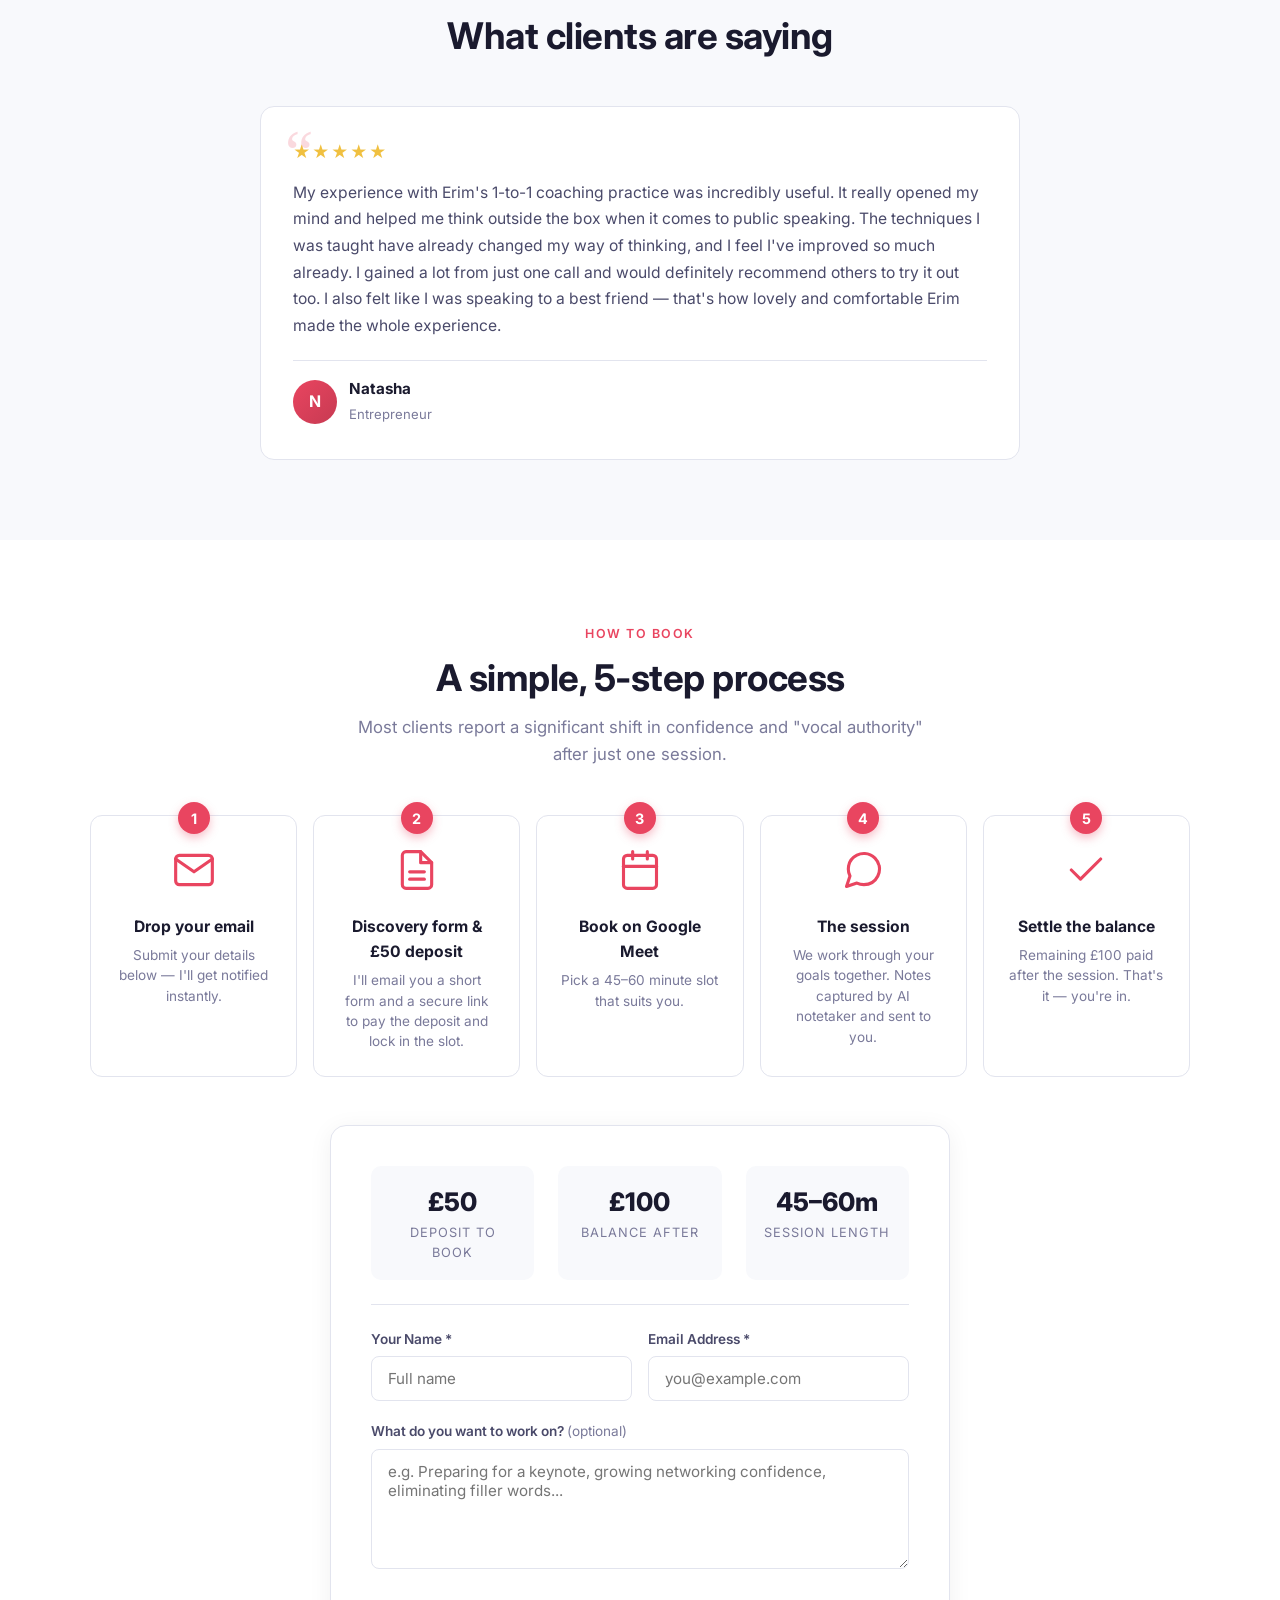
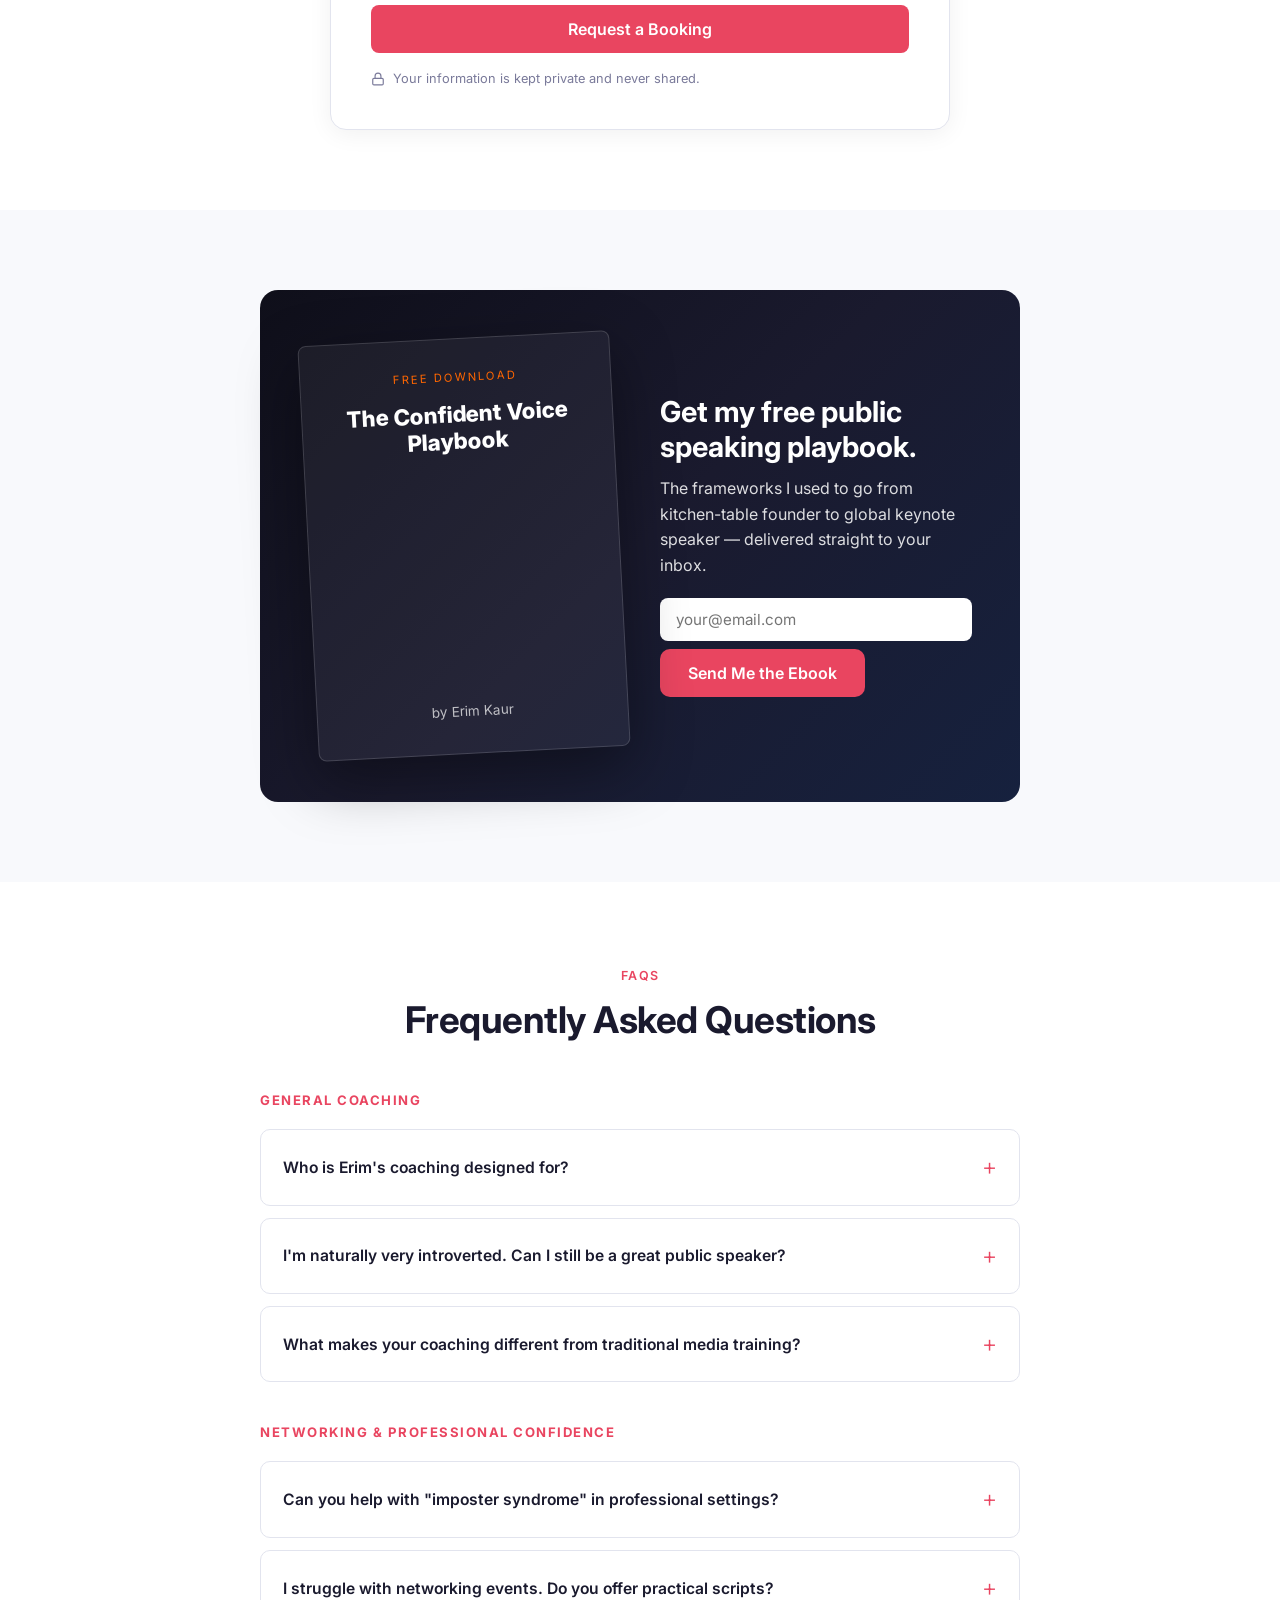
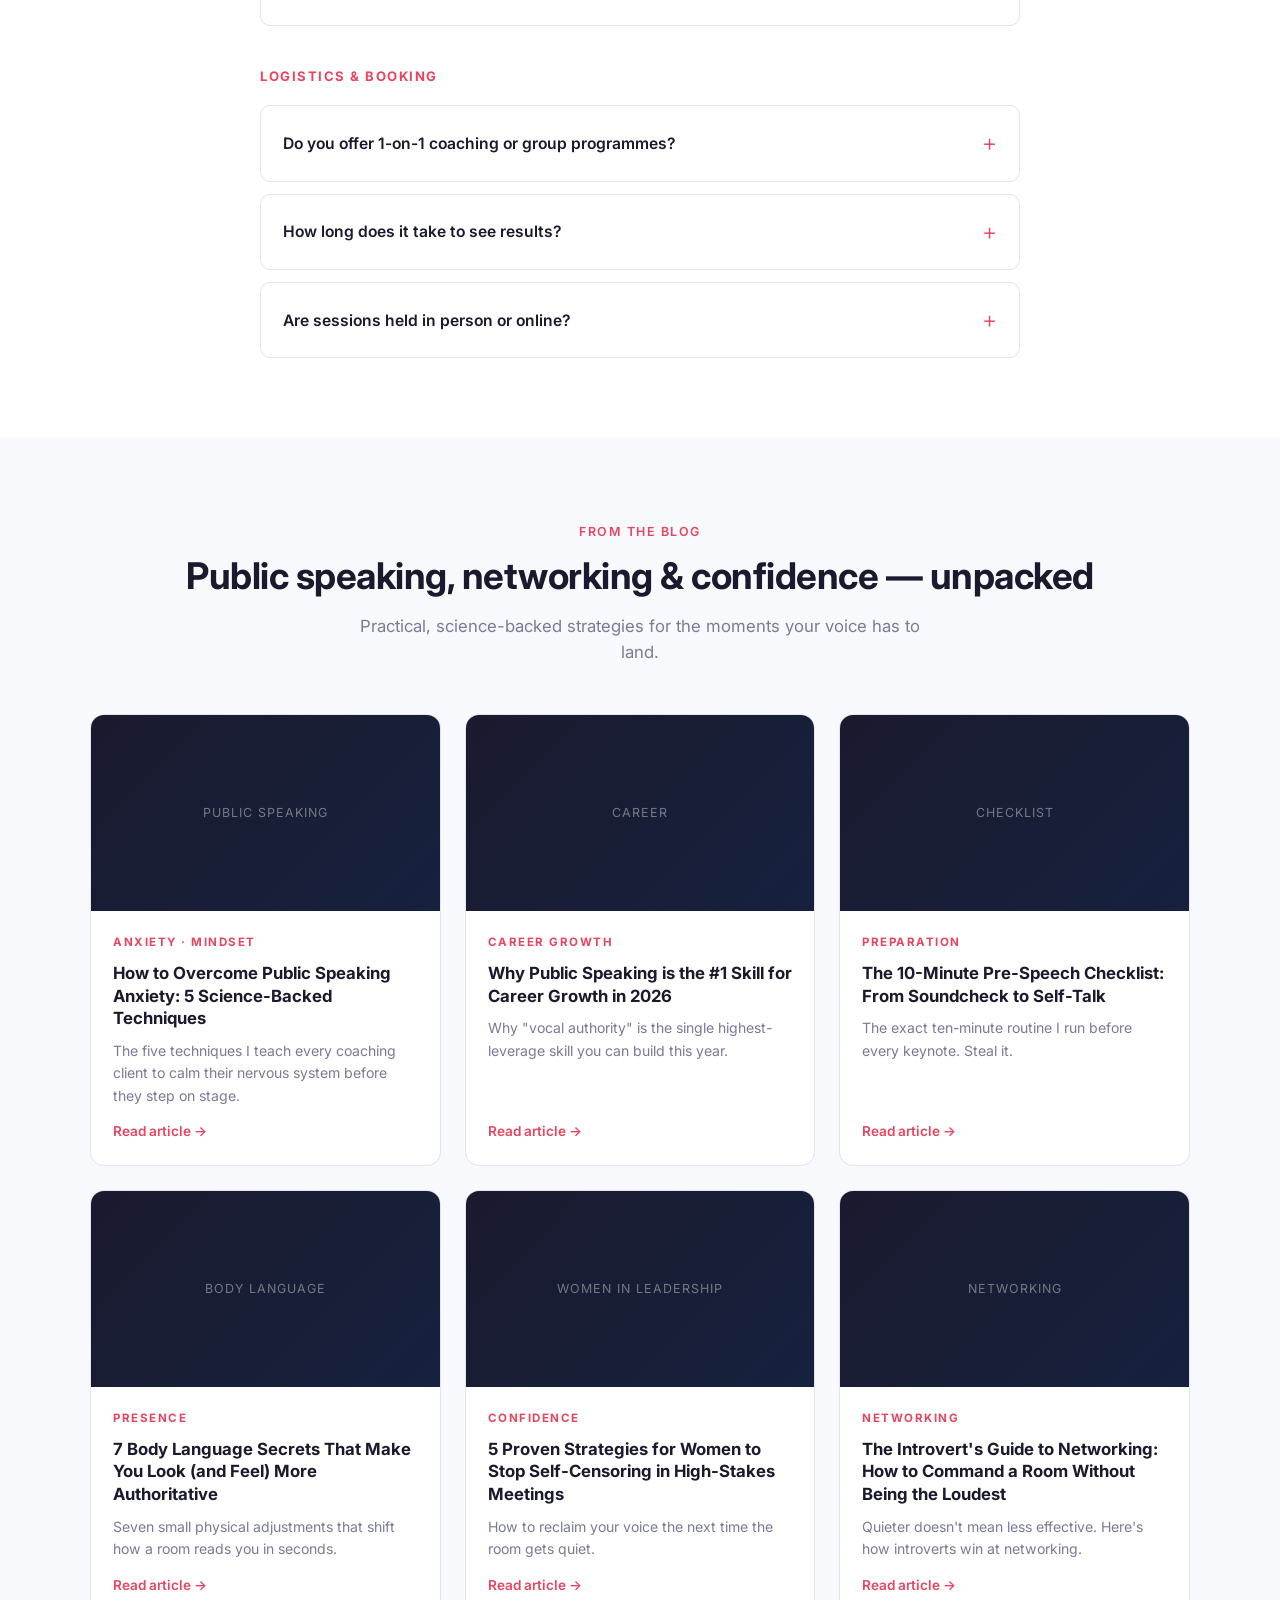
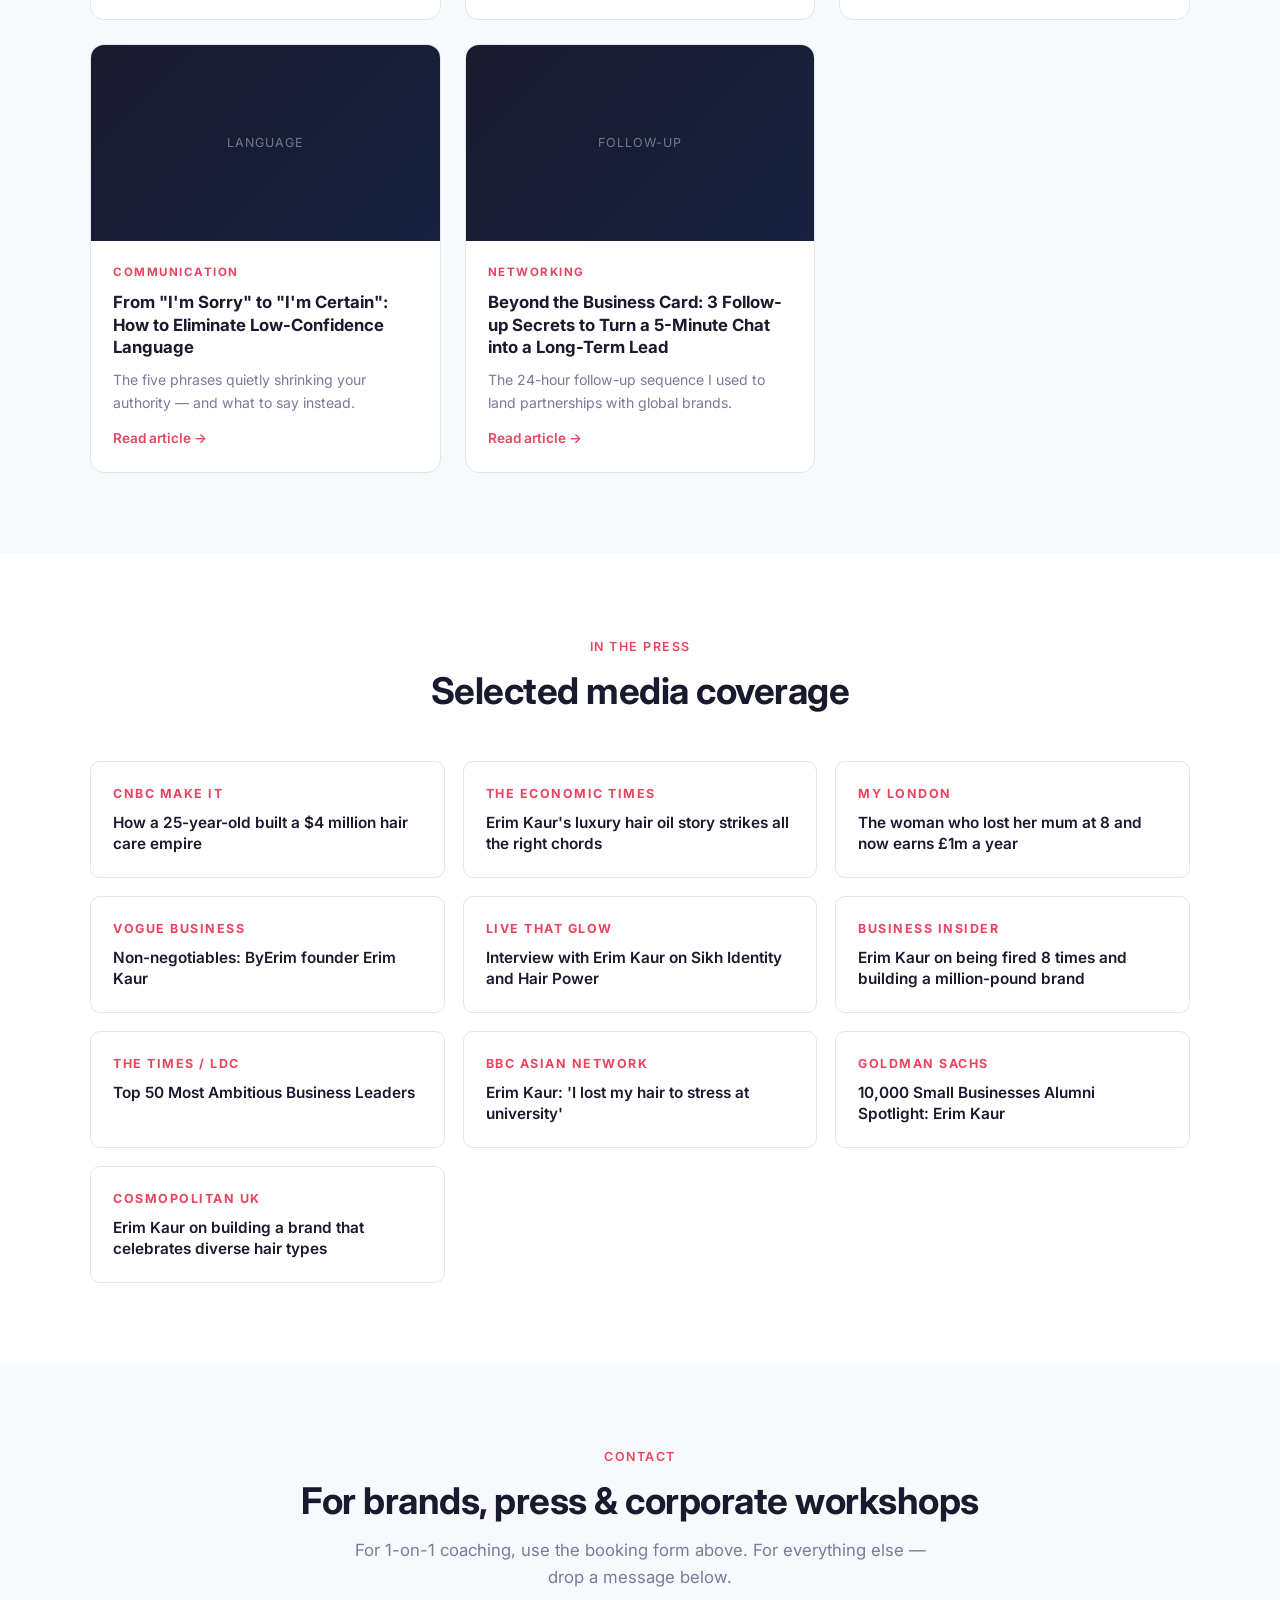
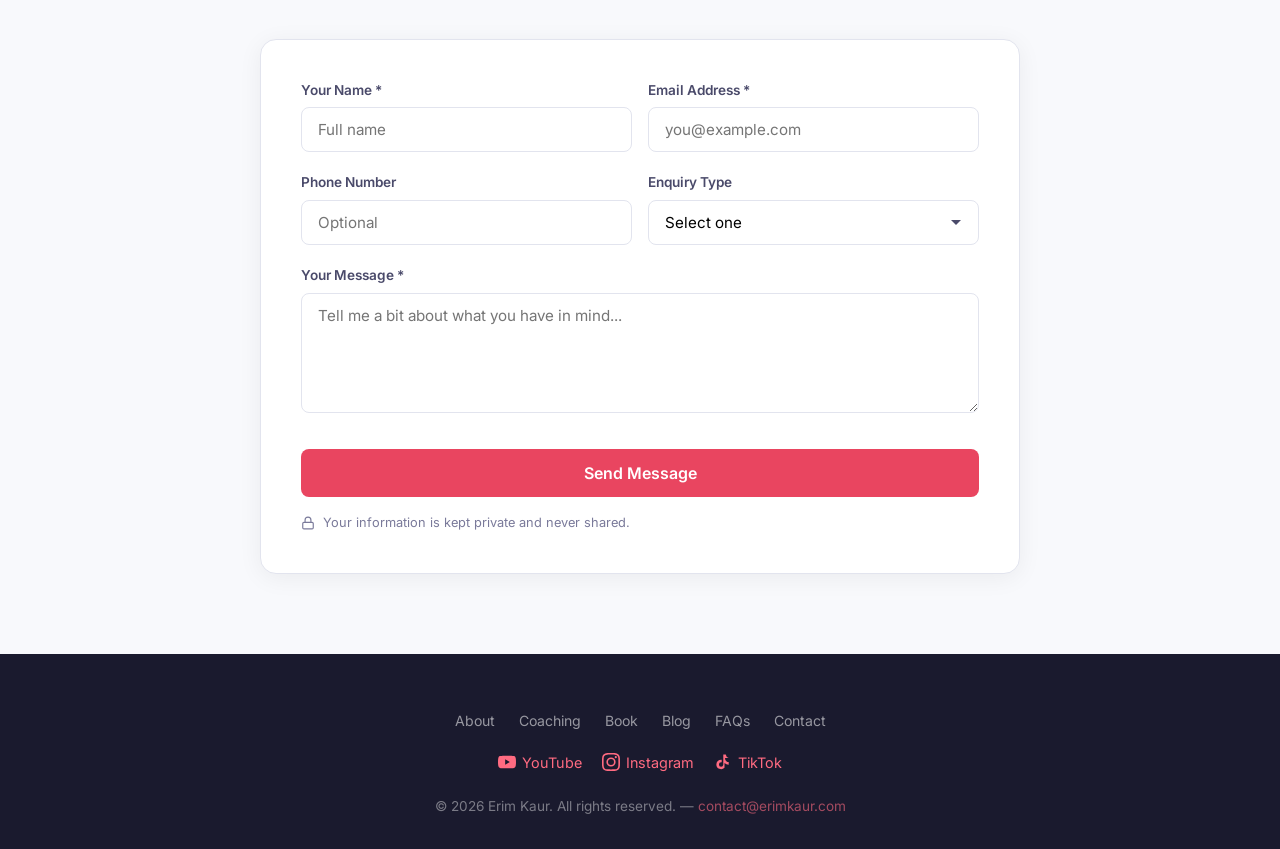
==== commit 1021db64: "Rebuild site as 1-on-1 public speaking coaching practice" ====
--- a/index.html
+++ b/index.html
@@ -3,559 +3,79 @@
 <head>
     <meta charset="UTF-8">
     <meta name="viewport" content="width=device-width, initial-scale=1.0">
-        <title>Erim Kaur â Social Media | Public Speaker</title>
-        <meta name="description" content="Erim Kaur â Social media influencer, content creator and public speaker. Follow @erim on Instagram and TikTok. Get in touch for collaborations, bookings and enquiries.">
-        <meta property="og:title" content="Erim Kaur â Social Media | Public Speaker">
-        <meta property="og:description" content="Social media influencer, content creator and public speaker. Follow @erim on Instagram and TikTok. Get in touch for collaborations, bookings and enquiries.">
+
+    <title>Erim Kaur — Public Speaking Coach for Ambitious Women</title>
+    <meta name="description" content="1-on-1 public speaking coaching with Erim Kaur — founder of ByErim, NatWest x Telegraph Female Entrepreneur 2022. Helping ambitious women turn quiet potential into audible authority.">
+
+    <meta property="og:title" content="Erim Kaur — Public Speaking Coach for Ambitious Women">
+    <meta property="og:description" content="1-on-1 public speaking coaching with Erim Kaur. Trusted by Goldman Sachs, TED, NatWest, Sky and more.">
     <meta property="og:type" content="website">
     <meta property="og:url" content="https://erimkaur.com">
-    <meta name="twitter:card" content="summary">
-        <meta name="twitter:title" content="Erim Kaur â Social Media | Public Speaker">
-        <meta name="twitter:description" content="Social media influencer, content creator and public speaker. Follow @erim on Instagram and TikTok.">
-    <meta name="keywords" content="Erim Kaur, social media influencer, public speaker, content creator, Instagram, TikTok, brand collaborations, speaking engagements, digital creator">
-    <meta name="author" content="Erim Kaur">
-    <meta name="robots" content="index, follow">
     <meta property="og:image" content="https://erimkaur.com/og-image.jpg">
     <meta property="og:site_name" content="Erim Kaur">
     <meta property="og:locale" content="en_GB">
+
+    <meta name="twitter:card" content="summary_large_image">
+    <meta name="twitter:title" content="Erim Kaur — Public Speaking Coach for Ambitious Women">
+    <meta name="twitter:description" content="1-on-1 public speaking coaching with Erim Kaur. From quiet potential to audible authority.">
     <meta name="twitter:image" content="https://erimkaur.com/og-image.jpg">
     <meta name="twitter:creator" content="@erim">
-        <link rel="icon" type="image/svg+xml" href="data:image/svg+xml,%3Csvg xmlns='http://www.w3.org/2000/svg' viewBox='0 0 32 32'%3E%3Crect width='32' height='32' rx='4' fill='%231a1a2e'/%3E%3Ctext x='16' y='22' text-anchor='middle' font-family='Georgia,serif' font-size='16' font-weight='bold' fill='%23FF6600'%3EEK%3C/text%3E%3C/svg%3E">
+
+    <meta name="keywords" content="Erim Kaur, public speaking coach, female public speaking coach, networking expert, executive presence, women in leadership, keynote coaching, ByErim founder, confidence coaching, communication coach London">
+    <meta name="author" content="Erim Kaur">
+    <meta name="robots" content="index, follow">
+
+    <link rel="icon" type="image/svg+xml" href="data:image/svg+xml,%3Csvg xmlns='http://www.w3.org/2000/svg' viewBox='0 0 32 32'%3E%3Crect width='32' height='32' rx='4' fill='%231a1a2e'/%3E%3Ctext x='16' y='22' text-anchor='middle' font-family='Georgia,serif' font-size='16' font-weight='bold' fill='%23FF6600'%3EEK%3C/text%3E%3C/svg%3E">
     <link href="https://fonts.googleapis.com/css2?family=Inter:wght@300;400;500;600;700;800&display=swap" rel="stylesheet">
-
-    <style>
-        * {
-            margin: 0;
-            padding: 0;
-            box-sizing: border-box;
-        }
-
-        :root {
-            --primary: #1a1a2e;
-            --primary-light: #16213e;
-            --primary-dark: #0f0f1a;
-            --accent: #e94560;
-            --accent-light: #ff6b81;
-            --accent-dark: #c73a52;
-            --surface: #f8f9fc;
-            --surface-alt: #eef0f5;
-            --text-primary: #1a1a2e;
-            --text-secondary: #4a4a6a;
-            --text-light: #7a7a9a;
-            --white: #ffffff;
-            --border: #e2e4ee;
-            --gold: #f0c040;
-        }
-
-        html {
-            scroll-behavior: smooth;
-        }
-
-        body {
-            font-family: 'Inter', -apple-system, BlinkMacSystemFont, sans-serif;
-            color: var(--text-primary);
-            line-height: 1.6;
-            background: var(--white);
-        }
-
-        /* ===== NAVBAR ===== */
-        .navbar {
-            position: fixed;
-            top: 0;
-            left: 0;
-            right: 0;
-            z-index: 1000;
-            background: rgba(255, 255, 255, 0.95);
-            backdrop-filter: blur(10px);
-            border-bottom: 1px solid var(--border);
-            transition: all 0.3s ease;
-        }
-
-        .navbar.scrolled {
-            box-shadow: 0 2px 20px rgba(0, 0, 0, 0.08);
-        }
-
-        .nav-container {
-            max-width: 1100px;
-            margin: 0 auto;
-            padding: 0 24px;
-            display: flex;
-            align-items: center;
-            justify-content: space-between;
-            height: 72px;
-        }
-
-        .logo {
-            font-size: 1.5rem;
-            font-weight: 700;
-            color: var(--primary);
-            text-decoration: none;
-            letter-spacing: -0.5px;
-        }
-
-        .logo span {
-            color: #FF6600;
-        }
-
-        .nav-links {
-            display: flex;
-            gap: 28px;
-            list-style: none;
-            align-items: center;
-        }
-
-        .nav-links a {
-            text-decoration: none;
-            color: var(--text-secondary);
-            font-size: 0.9rem;
-            font-weight: 500;
-            transition: color 0.2s;
-        }
-
-        .nav-links a:hover {
-            color: var(--accent);
-        }
-
-        .nav-cta {
-            background: var(--accent);
-            color: var(--white) !important;
-            padding: 10px 24px;
-            border-radius: 8px;
-            transition: background 0.2s !important;
-        }
-
-        .nav-cta:hover {
-            background: var(--accent-dark) !important;
-        }
-
-        .social-link {
-            display: inline-flex;
-            align-items: center;
-            gap: 4px;
-        }
-
-        .hamburger {
-            display: none;
-            flex-direction: column;
-            gap: 5px;
-            cursor: pointer;
-            padding: 4px;
-        }
-
-        .hamburger span {
-            width: 24px;
-            height: 2px;
-            background: var(--primary);
-            transition: all 0.3s;
-        }
-
-        .mobile-menu {
-            display: none;
-            position: fixed;
-            top: 72px;
-            left: 0;
-            right: 0;
-            background: var(--white);
-            border-bottom: 1px solid var(--border);
-            padding: 24px;
-            box-shadow: 0 10px 30px rgba(0, 0, 0, 0.1);
-        }
-
-        .mobile-menu.active {
-            display: block;
-        }
-
-        .mobile-menu a {
-            display: block;
-            padding: 12px 0;
-            text-decoration: none;
-            color: var(--text-secondary);
-            font-weight: 500;
-            border-bottom: 1px solid var(--border);
-        }
-
-        .mobile-menu a:last-child {
-            border-bottom: none;
-        }
-
-        /* ===== HERO ===== */
-        .hero {
-            padding: 160px 24px 100px;
-            background: linear-gradient(135deg, var(--primary-dark) 0%, var(--primary) 50%, var(--primary-light) 100%);
-            position: relative;
-            overflow: hidden;
-            text-align: center;
-        }
-
-        .hero::before {
-            content: '';
-            position: absolute;
-            top: 0;
-            left: 0;
-            right: 0;
-            bottom: 0;
-            background: url("data:image/svg+xml,%3Csvg width='60' height='60' viewBox='0 0 60 60' xmlns='http://www.w3.org/2000/svg'%3E%3Cg fill='none' fill-rule='evenodd'%3E%3Cg fill='%23ffffff' fill-opacity='0.03'%3E%3Cpath d='M36 34v-4h-2v4h-4v2h4v4h2v-4h4v-2h-4zm0-30V0h-2v4h-4v2h4v4h2V6h4V4h-4zM6 34v-4H4v4H0v2h4v4h2v-4h4v-2H6zM6 4V0H4v4H0v2h4v4h2V6h4V4H6z'/%3E%3C/g%3E%3C/g%3E%3C/svg%3E");
-        }
-
-        .hero-content {
-            max-width: 800px;
-            margin: 0 auto;
-            position: relative;
-            z-index: 1;
-            color: var(--white);
-        }
-
-        .hero-badge {
-            display: inline-block;
-            background: rgba(233, 69, 96, 0.2);
-            border: 1px solid rgba(233, 69, 96, 0.4);
-            padding: 6px 18px;
-            border-radius: 100px;
-            font-size: 0.85rem;
-            font-weight: 500;
-            margin-bottom: 28px;
-            color: var(--accent-light);
-        }
-
-        .hero h1 {
-            font-family: 'Inter', -apple-system, BlinkMacSystemFont, sans-serif;
-            font-size: 3.2rem;
-            font-weight: 800;
-            line-height: 1.15;
-            margin-bottom: 20px;
-            letter-spacing: -1px;
-        }
-
-        .hero p {
-            font-size: 1.15rem;
-            line-height: 1.7;
-            opacity: 0.9;
-            margin-bottom: 36px;
-            max-width: 600px;
-            margin-left: auto;
-            margin-right: auto;
-        }
-
-        .hero-socials {
-            display: flex;
-            justify-content: center;
-            gap: 16px;
-            margin-top: 10px;
-        }
-
-        .hero-socials a {
-            display: inline-flex;
-            align-items: center;
-            gap: 8px;
-            background: rgba(255, 255, 255, 0.1);
-            border: 1px solid rgba(255, 255, 255, 0.2);
-            color: var(--white);
-            padding: 10px 20px;
-            border-radius: 8px;
-            text-decoration: none;
-            font-size: 0.9rem;
-            font-weight: 500;
-            transition: all 0.2s;
-        }
-
-        .hero-socials a:hover {
-            background: rgba(255, 255, 255, 0.2);
-            transform: translateY(-1px);
-        }
-
-        .hero-socials svg {
-            width: 20px;
-            height: 20px;
-        }
-
-        /* ===== CONTACT SECTION ===== */
-        .contact {
-            padding: 80px 24px;
-            background: var(--surface);
-        }
-
-        .contact-container {
-            max-width: 700px;
-            margin: 0 auto;
-        }
-
-        .section-header {
-            text-align: center;
-            margin-bottom: 48px;
-        }
-
-        .section-header h2 {
-            font-family: 'Inter', -apple-system, BlinkMacSystemFont, sans-serif;
-            font-size: 2.2rem;
-            font-weight: 700;
-            color: var(--text-primary);
-            margin-bottom: 12px;
-            letter-spacing: -0.5px;
-        }
-
-        .section-header p {
-            color: var(--text-light);
-            font-size: 1.05rem;
-            max-width: 500px;
-            margin: 0 auto;
-        }
-
-        .contact-card {
-            background: var(--white);
-            border-radius: 16px;
-            padding: 40px;
-            box-shadow: 0 4px 24px rgba(0, 0, 0, 0.06);
-            border: 1px solid var(--border);
-        }
-
-        .form-group {
-            margin-bottom: 20px;
-        }
-
-        .form-row {
-            display: grid;
-            grid-template-columns: 1fr 1fr;
-            gap: 16px;
-        }
-
-        .form-group label {
-            display: block;
-            font-size: 0.85rem;
-            font-weight: 600;
-            color: var(--text-secondary);
-            margin-bottom: 6px;
-        }
-
-        .form-group input,
-        .form-group textarea,
-        .form-group select {
-            width: 100%;
-            padding: 12px 16px;
-            border: 1.5px solid var(--border);
-            border-radius: 8px;
-            font-size: 0.95rem;
-            font-family: inherit;
-            transition: border-color 0.2s, box-shadow 0.2s;
-            background: var(--white);
-        }
-
-        .form-group input:focus,
-        .form-group textarea:focus,
-        .form-group select:focus {
-            outline: none;
-            border-color: var(--accent);
-            box-shadow: 0 0 0 3px rgba(233, 69, 96, 0.12);
-        }
-
-        .form-group textarea {
-            resize: vertical;
-            min-height: 120px;
-        }
-
-        .form-group select {
-            appearance: none;
-            background-image: url("data:image/svg+xml,%3Csvg xmlns='http://www.w3.org/2000/svg' width='12" height='12' viewBox='0 0 12 12'%3E%3Cpath fill='%234a4a6a' d='M6 8L1 3h10z'/%3E%3C/svg%3E");
-            background-repeat: no-repeat;
-            background-position: right 16px center;
-            padding-right: 40px;
-        }
-
-        .btn-primary {
-            width: 100%;
-            padding: 14px 24px;
-            background: var(--accent);
-            color: var(--white);
-            border: none;
-            border-radius: 8px;
-            font-size: 1rem;
-            font-weight: 600;
-            cursor: pointer;
-            transition: all 0.2s;
-            font-family: inherit;
-            margin-top: 8px;
-        }
-
-        .btn-primary:hover {
-            background: var(--accent-dark);
-            transform: translateY(-1px);
-            box-shadow: 0 4px 12px rgba(233, 69, 96, 0.3);
-        }
-
-        .form-trust {
-            display: flex;
-            align-items: center;
-            gap: 8px;
-            margin-top: 16px;
-            font-size: 0.8rem;
-            color: var(--text-light);
-        }
-
-        .form-trust svg {
-            flex-shrink: 0;
-        }
-
-        .form-message {
-            display: none;
-            padding: 12px 16px;
-            border-radius: 8px;
-            margin-top: 16px;
-            font-size: 0.9rem;
-            font-weight: 500;
-        }
-
-        .form-message.success {
-            display: block;
-            background: #f0fff4;
-            color: #276749;
-            border: 1px solid #c6f6d5;
-        }
-
-        .form-message.error {
-            display: block;
-            background: #fff5f5;
-            color: #c53030;
-            border: 1px solid #fed7d7;
-        }
-
-        /* ===== FOOTER ===== */
-        .footer {
-            background: var(--primary);
-            color: rgba(255, 255, 255, 0.7);
-            padding: 40px 24px;
-            text-align: center;
-        }
-
-        .footer-content {
-            max-width: 1100px;
-            margin: 0 auto;
-        }
-
-        .footer-socials {
-            display: flex;
-            justify-content: center;
-            gap: 20px;
-            margin-bottom: 20px;
-        }
-
-        .footer-socials a {
-            color: rgba(255, 255, 255, 0.6);
-            text-decoration: none;
-            transition: color 0.2s;
-            display: inline-flex;
-            align-items: center;
-            gap: 6px;
-            font-size: 0.9rem;
-        }
-
-        .footer-socials a:hover {
-            color: var(--accent-light);
-        }
-
-        .footer-socials svg {
-            width: 18px;
-            height: 18px;
-        }
-
-        .footer p {
-            font-size: 0.85rem;
-            opacity: 0.6;
-        }
-
-        .footer a {
-            color: var(--accent-light);
-            text-decoration: none;
-        }
-
-        /* ===== RESPONSIVE ===== */
-        @media (max-width: 768px) {
-            .nav-links {
-                display: none;
-            }
-
-            .hamburger {
-                display: flex;
-            }
-
-            .hero {
-                padding: 130px 20px 70px;
-            }
-
-            .hero h1 {
-                font-size: 2.2rem;
-            }
-
-            .hero p {
-                font-size: 1rem;
-            }
-
-            .hero-socials {
-                flex-direction: column;
-                align-items: center;
-            }
-
-            .hero-socials a {
-                width: 100%;
-                max-width: 250px;
-                justify-content: center;
-            }
-
-            .contact {
-                padding: 60px 16px;
-            }
-
-            .contact-card {
-                padding: 24px;
-            }
-
-            .form-row {
-                grid-template-columns: 1fr;
-            }
-
-            .section-header h2 {
-                font-size: 1.8rem;
-            }
-        }
-    </style>
+    <link rel="stylesheet" href="assets/style.css">
 </head>
 <body>
 
-    <!-- NAVBAR -->
+    <!-- ============== NAVBAR ============== -->
     <nav class="navbar" id="navbar">
         <div class="nav-container">
             <a href="#" class="logo">Erim<span>Kaur</span></a>
             <ul class="nav-links">
-                <li><a href="https://www.instagram.com/erim" target="_blank" rel="noopener" class="social-link">
-                    <svg viewBox="0 0 24 24" width="16" height="16" fill="currentColor"><path d="M12 2.163c3.204 0 3.584.012 4.85.07 3.252.148 4.771 1.691 4.919 4.919.058 1.265.069 1.645.069 4.849 0 3.205-.012 3.584-.069 4.849-.149 3.225-1.664 4.771-4.919 4.919-1.266.058-1.644.07-4.85.07-3.204 0-3.584-.012-4.849-.07-3.26-.149-4.771-1.699-4.919-4.92-.058-1.265-.07-1.644-.07-4.849 0-3.204.013-3.583.07-4.849.149-3.227 1.664-4.771 4.919-4.919 1.266-.057 1.645-.069 4.849-.069zM12 0C8.741 0 8.333.014 7.053.072 2.695.272.273 2.69.073 7.052.014 8.333 0 8.741 0 12c0 3.259.014 3.668.072 4.948.2 4.358 2.618 6.78 6.98 6.98C8.333 23.986 8.741 24 12 24c3.259 0 3.668-.014 4.948-.072 4.354-.2 6.782-2.618 6.979-6.98.059-1.28.073-1.689.073-4.948 0-3.259-.014-3.667-.072-4.947-.196-4.354-2.617-6.78-6.979-6.98C15.668.014 15.259 0 12 0zm0 5.838a6.162 6.162 0 100 12.324 6.162 6.162 0 000-12.324zM12 16a4 4 0 110-8 4 4 0 010 8zm6.406-11.845a1.44 1.44 0 100 2.881 1.44 1.44 0 000-2.881z"/></svg>
-                    Instagram</a></li>
-                <li><a href="https://www.tiktok.com/@erim" target="_blank" rel="noopener" class="social-link">
-                    <svg viewBox="0 0 24 24" width="16" height="16" fill="currentColor"><path d="M19.59 6.69a4.83 4.83 0 01-3.77-4.25V2h-3.45v13.67a2.89 2.89 0 01-2.88 2.5 2.89 2.89 0 01-2.89-2.89 2.89 2.89 0 012.89-2.89c.28 0 .54.04.79.1v-3.5a6.37 6.37 0 00-.79-.05A6.34 6.34 0 003.15 15.2a6.34 6.34 0 0010.86 4.48V13.4a8.16 8.16 0 005.58 2.17v-3.44a4.85 4.85 0 01-3.14-1.14 4.86 4.86 0 01-1.71-3.69V6.69h4.85z"/></svg>
-                    TikTok</a></li>
-                <li><a href="#contact" class="nav-cta">Get In Touch</a></li>
+                <li><a href="#about">About</a></li>
+                <li><a href="#coaching">Coaching</a></li>
+                <li><a href="#reviews">Reviews</a></li>
+                <li><a href="#faqs">FAQs</a></li>
+                <li><a href="blog/">Blog</a></li>
+                <li><a href="#book" class="nav-cta">Book a Session</a></li>
             </ul>
             <div class="hamburger" onclick="toggleMenu()">
-                <span></span>
-                <span></span>
-                <span></span>
+                <span></span><span></span><span></span>
             </div>
         </div>
     </nav>
 
     <!-- MOBILE MENU -->
     <div class="mobile-menu" id="mobileMenu">
-        <a href="https://www.instagram.com/erim" target="_blank" rel="noopener">Instagram</a>
-        <a href="https://www.tiktok.com/@erim" target="_blank" rel="noopener">TikTok</a>
-        <a href="#contact" onclick="toggleMenu()">Get In Touch</a>
+        <a href="#about" onclick="toggleMenu()">About</a>
+        <a href="#coaching" onclick="toggleMenu()">Coaching</a>
+        <a href="#reviews" onclick="toggleMenu()">Reviews</a>
+        <a href="#faqs" onclick="toggleMenu()">FAQs</a>
+        <a href="blog/">Blog</a>
+        <a href="#book" onclick="toggleMenu()">Book a Session</a>
     </div>
 
-    <!-- HERO -->
+    <!-- ============== HERO ============== -->
     <section class="hero">
         <div class="hero-content">
-            <div class="hero-badge">Influencer &bull; Creator &bull; Speaker</div>
-            <h1>Erim Kaur</h1>
-            <p>Social media influencer, content creator and public speaker. For collaborations, brand partnerships, speaking engagements and all other enquiries, get in touch below.</p>
+            <div class="hero-badge">Public Speaking Coach &bull; Networking Expert</div>
+            <h1>From quiet potential to <span class="accent">audible authority.</span></h1>
+            <p class="lead">1-on-1 public speaking coaching for ambitious women, leaders and founders. I'll help you stop playing small and start commanding the rooms you deserve to be in.</p>
+            <div class="hero-ctas">
+                <a href="#book" class="btn btn-accent">Book a Session — £150</a>
+                <a href="#about" class="btn btn-ghost">About Erim</a>
+            </div>
             <div class="hero-socials">
-                <a href="https://www.instagram.com/erim" target="_blank" rel="noopener">
-                    <svg viewBox="0 0 24 24" fill="currentColor"><path d="M12 2.163c3.204 0 3.584.012 4.85.07 3.255.148 4.771 1.691 4.919 4.919.058 1.265.069 1.645.069 4.849 0 3.205-.012 3.584-.069 4.849-.149 3.225-1.664 4.771-4.919 4.919-1.266.058-1.644.07-4.85.07-3.204 0-3.584-.012-4.849-.07-3.26-.149-4.771-1.699-4.919-4.92-.058-1.265-.07-1.644-.07-4.849 0-3.204.013-3.583.07-4.849.149-3.227 1.664-4.771 4.919-4.919 1.266-.057 1.645-.069 4.849-.069zM12 0C8.741 0 8.333.014 7.053.072 2.695.272.273 2.69.073 7.052.014 8.333 0 8.741 0 12c0 3.259.014 3.668.072 4.948.2 4.358 2.618 6.78 6.98 6.98C8.333 23.986 8.741 24 12 24c3.259 0 3.668-.014 4.948-.072 4.354-.2 6.782-2.618 6.979-6.98.059-1.28.073-1.689.073-4.948 0-3.259-.014-3.667-.072-4.947-.196-4.354-2.617-6.78-6.979-6.98C15.668.014 15.259 0 12 0zm0 5.838a6.162 6.162 0 100 12.324 6.162 6.162 0 000-12.324zM12 16a4 4 0 110-8 4 4 0 010 8zm6.406-11.845a1.44 1.44 0 100 2.881 1.44 1.44 0 000-2.881z"/></svg>
+                <a href="https://www.youtube.com/@ErimKaur" target="_blank" rel="noopener">
+                    <svg viewBox="0 0 24 24" fill="currentColor"><path d="M23.498 6.186a3.016 3.016 0 0 0-2.122-2.136C19.505 3.545 12 3.545 12 3.545s-7.505 0-9.377.505A3.017 3.017 0 0 0 .502 6.186C0 8.07 0 12 0 12s0 3.93.502 5.814a3.016 3.016 0 0 0 2.122 2.136c1.871.505 9.376.505 9.376.505s7.505 0 9.377-.505a3.015 3.015 0 0 0 2.122-2.136C24 15.93 24 12 24 12s0-3.93-.502-5.814zM9.545 15.568V8.432L15.818 12l-6.273 3.568z"/></svg>
+                    YouTube
+                </a>
+                <a href="https://www.instagram.com/erim/" target="_blank" rel="noopener">
+                    <svg viewBox="0 0 24 24" fill="currentColor"><path d="M12 2.163c3.204 0 3.584.012 4.85.07 3.252.148 4.771 1.691 4.919 4.919.058 1.265.069 1.645.069 4.849 0 3.205-.012 3.584-.069 4.849-.149 3.225-1.664 4.771-4.919 4.919-1.266.058-1.644.07-4.85.07-3.204 0-3.584-.012-4.849-.07-3.26-.149-4.771-1.699-4.919-4.92-.058-1.265-.07-1.644-.07-4.849 0-3.204.013-3.583.07-4.849.149-3.227 1.664-4.771 4.919-4.919 1.266-.057 1.645-.069 4.849-.069zM12 0C8.741 0 8.333.014 7.053.072 2.695.272.273 2.69.073 7.052.014 8.333 0 8.741 0 12c0 3.259.014 3.668.072 4.948.2 4.358 2.618 6.78 6.98 6.98C8.333 23.986 8.741 24 12 24c3.259 0 3.668-.014 4.948-.072 4.354-.2 6.782-2.618 6.979-6.98.059-1.28.073-1.689.073-4.948 0-3.259-.014-3.667-.072-4.947-.196-4.354-2.617-6.78-6.979-6.98C15.668.014 15.259 0 12 0zm0 5.838a6.162 6.162 0 100 12.324 6.162 6.162 0 000-12.324zM12 16a4 4 0 110-8 4 4 0 010 8zm6.406-11.845a1.44 1.44 0 100 2.881 1.44 1.44 0 000-2.881z"/></svg>
                     @erim
                 </a>
                 <a href="https://www.tiktok.com/@erim" target="_blank" rel="noopener">
@@ -566,19 +86,524 @@
         </div>
     </section>
 
-    <!-- CONTACT SECTION -->
-    <section class="contact" id="contact">
-        <div class="contact-container">
-            <div class="section-header">
-                <h2>Get In Touch</h2>
-                <p>For collaborations, bookings, press enquiries or just to say hello &mdash; drop a message below.</p>
+    <!-- ============== AS FEATURED IN ============== -->
+    <div class="logo-strip">
+        <div class="logo-strip-inner">
+            <h3>As Featured In &amp; Trusted By</h3>
+            <div class="logo-row">
+                <!-- Drop image files into /images/ and replace these text placeholders with <img> tags -->
+                <span class="brand-logo">Goldman Sachs</span>
+                <span class="brand-logo">TED Talks</span>
+                <span class="brand-logo">NatWest</span>
+                <span class="brand-logo">The Telegraph</span>
+                <span class="brand-logo">Sky</span>
+                <span class="brand-logo">Boots</span>
+                <span class="brand-logo">Breakout Beauty UK</span>
+            </div>
+        </div>
+    </div>
+
+    <!-- ============== ABOUT / BIO ============== -->
+    <section id="about">
+        <div class="section-inner">
+            <div class="section-header">
+                <span class="eyebrow">About Erim</span>
+                <h2>Empowering the next generation of female leaders through presence, persuasion, and purpose.</h2>
+            </div>
+            <div class="about-grid">
+                <div class="about-portrait">
+                    <!-- Replace with: <img src="images/erim-portrait.jpg" alt="Erim Kaur, Public Speaking Coach"> -->
+                    Portrait of Erim
+                </div>
+                <div class="about-text">
+                    <p>Most people know me as the founder of <strong>ByErim</strong> — a multi-million pound luxury brand I built from a kitchen table to a global success story. But behind the business growth was a skill I had to master first: <strong>the power of my own voice.</strong></p>
+
+                    <p>As a Public Speaking Coach and Networking Expert, I help ambitious women stop playing small and start commanding the rooms they deserve to be in. Whether you're preparing for a high-stakes board meeting, a keynote stage, or navigating the intricate world of executive networking, my mission is to turn your "quiet potential" into "audible authority."</p>
+
+                    <h3>Why Work With Erim?</h3>
+                    <p>Building a brand that sold out within four hours of launch wasn't just luck — it was the result of mastering <strong>sales, negotiation, and professional presence.</strong> I don't just teach theory; I teach the exact communication frameworks I used to build a 7-figure empire and partner with global brands like Pandora, Sky and HSBC.</p>
+
+                    <blockquote>
+                        "Erim Kaur's luxury hair oil story strikes all the right chords."
+                        <cite>— The Economic Times</cite>
+                    </blockquote>
+
+                    <p>That same harmony is what I bring to your communication style: a perfect balance of cultural heritage, professional poise, and strategic impact.</p>
+                </div>
+            </div>
+        </div>
+    </section>
+
+    <!-- ============== EXPERTISE PILLARS ============== -->
+    <section class="section-alt" id="coaching">
+        <div class="section-inner">
+            <div class="section-header">
+                <span class="eyebrow">Areas of Expertise</span>
+                <h2>What we'll work on together</h2>
+                <p>Public speaking isn't about being the loudest person in the room — it's about being the most impactful.</p>
+            </div>
+            <div class="pillars-grid">
+                <div class="pillar-card">
+                    <div class="pillar-icon">
+                        <svg width="24" height="24" viewBox="0 0 24 24" fill="none" stroke="currentColor" stroke-width="2" stroke-linecap="round" stroke-linejoin="round"><path d="M12 1a3 3 0 0 0-3 3v8a3 3 0 0 0 6 0V4a3 3 0 0 0-3-3z"/><path d="M19 10v2a7 7 0 0 1-14 0v-2"/><line x1="12" y1="19" x2="12" y2="23"/><line x1="8" y1="23" x2="16" y2="23"/></svg>
+                    </div>
+                    <h4>Public Speaking &amp; Presentation</h4>
+                    <p>Learn to hook your audience in 30 seconds and deliver a message that sticks — from the boardroom to the keynote stage.</p>
+                </div>
+                <div class="pillar-card">
+                    <div class="pillar-icon">
+                        <svg width="24" height="24" viewBox="0 0 24 24" fill="none" stroke="currentColor" stroke-width="2" stroke-linecap="round" stroke-linejoin="round"><path d="M17 21v-2a4 4 0 0 0-4-4H5a4 4 0 0 0-4 4v2"/><circle cx="9" cy="7" r="4"/><path d="M23 21v-2a4 4 0 0 0-3-3.87"/><path d="M16 3.13a4 4 0 0 1 0 7.75"/></svg>
+                    </div>
+                    <h4>Mastering Networking</h4>
+                    <p>Skip the small talk. I'll show you how to build a high-value network and turn a five-minute chat into a long-term lead.</p>
+                </div>
+                <div class="pillar-card">
+                    <div class="pillar-icon">
+                        <svg width="24" height="24" viewBox="0 0 24 24" fill="none" stroke="currentColor" stroke-width="2" stroke-linecap="round" stroke-linejoin="round"><path d="M20.84 4.61a5.5 5.5 0 0 0-7.78 0L12 5.67l-1.06-1.06a5.5 5.5 0 0 0-7.78 7.78l1.06 1.06L12 21.23l7.78-7.78 1.06-1.06a5.5 5.5 0 0 0 0-7.78z"/></svg>
+                    </div>
+                    <h4>Female Confidence at Work</h4>
+                    <p>From eliminating "sorry" from your vocabulary to handling interruptions — find your assertive edge and stop self-censoring.</p>
+                </div>
+                <div class="pillar-card">
+                    <div class="pillar-icon">
+                        <svg width="24" height="24" viewBox="0 0 24 24" fill="none" stroke="currentColor" stroke-width="2" stroke-linecap="round" stroke-linejoin="round"><line x1="12" y1="1" x2="12" y2="23"/><path d="M17 5H9.5a3.5 3.5 0 0 0 0 7h5a3.5 3.5 0 0 1 0 7H6"/></svg>
+                    </div>
+                    <h4>Sales &amp; Negotiation</h4>
+                    <p>As Business Insider highlighted, I navigated being fired eight times before building my own success — I know how to sell your value when the stakes are highest.</p>
+                </div>
+            </div>
+        </div>
+    </section>
+
+    <!-- ============== AWARDS ============== -->
+    <section id="awards">
+        <div class="section-inner">
+            <div class="section-header">
+                <span class="eyebrow">Recognition</span>
+                <h2>Awards &amp; Achievements</h2>
+            </div>
+            <div class="awards-grid">
+                <div class="award-card">
+                    <div class="award-icon">
+                        <svg width="18" height="18" viewBox="0 0 24 24" fill="none" stroke="currentColor" stroke-width="2.5" stroke-linecap="round" stroke-linejoin="round"><circle cx="12" cy="8" r="7"/><polyline points="8.21 13.89 7 23 12 20 17 23 15.79 13.88"/></svg>
+                    </div>
+                    <div>
+                        <h4>NatWest x Telegraph Female Entrepreneur 2022</h4>
+                        <p>Award winner</p>
+                    </div>
+                </div>
+                <div class="award-card">
+                    <div class="award-icon">
+                        <svg width="18" height="18" viewBox="0 0 24 24" fill="none" stroke="currentColor" stroke-width="2.5" stroke-linecap="round" stroke-linejoin="round"><path d="M22 11.08V12a10 10 0 1 1-5.93-9.14"/><polyline points="22 4 12 14.01 9 11.01"/></svg>
+                    </div>
+                    <div>
+                        <h4>Goldman Sachs 10KSB</h4>
+                        <p>Programme graduate</p>
+                    </div>
+                </div>
+                <div class="award-card">
+                    <div class="award-icon">
+                        <svg width="18" height="18" viewBox="0 0 24 24" fill="none" stroke="currentColor" stroke-width="2.5" stroke-linecap="round" stroke-linejoin="round"><circle cx="12" cy="8" r="7"/><polyline points="8.21 13.89 7 23 12 20 17 23 15.79 13.88"/></svg>
+                    </div>
+                    <div>
+                        <h4>Breakout Beauty 2025 Winner</h4>
+                        <p>Industry award</p>
+                    </div>
+                </div>
+                <div class="award-card">
+                    <div class="award-icon">
+                        <svg width="18" height="18" viewBox="0 0 24 24" fill="none" stroke="currentColor" stroke-width="2.5" stroke-linecap="round" stroke-linejoin="round"><path d="M22 10v6M2 10l10-5 10 5-10 5z"/><path d="M6 12v5c3 3 9 3 12 0v-5"/></svg>
+                    </div>
+                    <div>
+                        <h4>1st Class Honours</h4>
+                        <p>International Management with American Business Studies</p>
+                    </div>
+                </div>
+                <div class="award-card">
+                    <div class="award-icon">
+                        <svg width="18" height="18" viewBox="0 0 24 24" fill="none" stroke="currentColor" stroke-width="2.5" stroke-linecap="round" stroke-linejoin="round"><path d="M17 21v-2a4 4 0 0 0-4-4H5a4 4 0 0 0-4 4v2"/><circle cx="9" cy="7" r="4"/><path d="M23 21v-2a4 4 0 0 0-3-3.87"/><path d="M16 3.13a4 4 0 0 1 0 7.75"/></svg>
+                    </div>
+                    <div>
+                        <h4>UK's Largest Sikh Influencer</h4>
+                        <p>Community recognition</p>
+                    </div>
+                </div>
+            </div>
+        </div>
+    </section>
+
+    <!-- ============== TESTIMONIALS / REVIEWS ============== -->
+    <section class="section-alt" id="reviews">
+        <div class="section-inner section-narrow">
+            <div class="section-header">
+                <span class="eyebrow">Client Reviews</span>
+                <h2>What clients are saying</h2>
+            </div>
+            <div class="testimonials-grid">
+                <div class="testimonial-card">
+                    <div class="stars">&#9733;&#9733;&#9733;&#9733;&#9733;</div>
+                    <p>My experience with Erim's 1-to-1 coaching practice was incredibly useful. It really opened my mind and helped me think outside the box when it comes to public speaking. The techniques I was taught have already changed my way of thinking, and I feel I've improved so much already. I gained a lot from just one call and would definitely recommend others to try it out too. I also felt like I was speaking to a best friend — that's how lovely and comfortable Erim made the whole experience.</p>
+                    <div class="testimonial-author">
+                        <div class="author-avatar">N</div>
+                        <div class="author-info">
+                            <strong>Natasha</strong>
+                            <span>Entrepreneur</span>
+                        </div>
+                    </div>
+                </div>
+            </div>
+        </div>
+    </section>
+
+    <!-- ============== BOOKING / PROCESS ============== -->
+    <section id="book">
+        <div class="section-inner">
+            <div class="section-header">
+                <span class="eyebrow">How to Book</span>
+                <h2>A simple, 5-step process</h2>
+                <p>Most clients report a significant shift in confidence and "vocal authority" after just one session.</p>
+            </div>
+
+            <div class="process-flow">
+                <div class="process-step">
+                    <div class="step-num">1</div>
+                    <svg class="step-icon" viewBox="0 0 24 24" fill="none" stroke="currentColor" stroke-width="1.7" stroke-linecap="round" stroke-linejoin="round"><path d="M4 4h16c1.1 0 2 .9 2 2v12c0 1.1-.9 2-2 2H4c-1.1 0-2-.9-2-2V6c0-1.1.9-2 2-2z"/><polyline points="22,6 12,13 2,6"/></svg>
+                    <h4>Drop your email</h4>
+                    <p>Submit your details below — I'll get notified instantly.</p>
+                </div>
+                <div class="process-step">
+                    <div class="step-num">2</div>
+                    <svg class="step-icon" viewBox="0 0 24 24" fill="none" stroke="currentColor" stroke-width="1.7" stroke-linecap="round" stroke-linejoin="round"><path d="M14 2H6a2 2 0 0 0-2 2v16a2 2 0 0 0 2 2h12a2 2 0 0 0 2-2V8z"/><polyline points="14 2 14 8 20 8"/><line x1="16" y1="13" x2="8" y2="13"/><line x1="16" y1="17" x2="8" y2="17"/></svg>
+                    <h4>Discovery form &amp; £50 deposit</h4>
+                    <p>I'll email you a short form and a secure link to pay the deposit and lock in the slot.</p>
+                </div>
+                <div class="process-step">
+                    <div class="step-num">3</div>
+                    <svg class="step-icon" viewBox="0 0 24 24" fill="none" stroke="currentColor" stroke-width="1.7" stroke-linecap="round" stroke-linejoin="round"><rect x="3" y="4" width="18" height="18" rx="2" ry="2"/><line x1="16" y1="2" x2="16" y2="6"/><line x1="8" y1="2" x2="8" y2="6"/><line x1="3" y1="10" x2="21" y2="10"/></svg>
+                    <h4>Book on Google Meet</h4>
+                    <p>Pick a 45–60 minute slot that suits you.</p>
+                </div>
+                <div class="process-step">
+                    <div class="step-num">4</div>
+                    <svg class="step-icon" viewBox="0 0 24 24" fill="none" stroke="currentColor" stroke-width="1.7" stroke-linecap="round" stroke-linejoin="round"><path d="M21 11.5a8.38 8.38 0 0 1-.9 3.8 8.5 8.5 0 0 1-7.6 4.7 8.38 8.38 0 0 1-3.8-.9L3 21l1.9-5.7a8.38 8.38 0 0 1-.9-3.8 8.5 8.5 0 0 1 4.7-7.6 8.38 8.38 0 0 1 3.8-.9h.5a8.48 8.48 0 0 1 8 8v.5z"/></svg>
+                    <h4>The session</h4>
+                    <p>We work through your goals together. Notes captured by AI notetaker and sent to you.</p>
+                </div>
+                <div class="process-step">
+                    <div class="step-num">5</div>
+                    <svg class="step-icon" viewBox="0 0 24 24" fill="none" stroke="currentColor" stroke-width="1.7" stroke-linecap="round" stroke-linejoin="round"><polyline points="20 6 9 17 4 12"/></svg>
+                    <h4>Settle the balance</h4>
+                    <p>Remaining £100 paid after the session. That's it — you're in.</p>
+                </div>
+            </div>
+
+            <div class="booking-card">
+                <div class="price-row">
+                    <div class="price-pill">
+                        <div class="price">£50</div>
+                        <div class="label">Deposit to book</div>
+                    </div>
+                    <div class="price-pill">
+                        <div class="price">£100</div>
+                        <div class="label">Balance after</div>
+                    </div>
+                    <div class="price-pill">
+                        <div class="price">45–60m</div>
+                        <div class="label">Session length</div>
+                    </div>
+                </div>
+                <form action="https://formsubmit.co/contact@erimkaur.com" method="POST">
+                    <input type="hidden" name="_subject" value="New booking enquiry from erimkaur.com">
+                    <input type="hidden" name="_captcha" value="false">
+                    <input type="hidden" name="_next" value="https://erimkaur.com/#book">
+                    <input type="hidden" name="enquiry_type" value="1-1 Coaching Booking">
+                    <input type="text" name="_honey" style="display:none">
+
+                    <div class="form-row">
+                        <div class="form-group">
+                            <label for="bk-name">Your Name *</label>
+                            <input type="text" id="bk-name" name="name" placeholder="Full name" required>
+                        </div>
+                        <div class="form-group">
+                            <label for="bk-email">Email Address *</label>
+                            <input type="email" id="bk-email" name="email" placeholder="you@example.com" required>
+                        </div>
+                    </div>
+                    <div class="form-group">
+                        <label for="bk-goal">What do you want to work on? <span style="font-weight:400;color:var(--text-light)">(optional)</span></label>
+                        <textarea id="bk-goal" name="goal" placeholder="e.g. Preparing for a keynote, growing networking confidence, eliminating filler words..."></textarea>
+                    </div>
+                    <button type="submit" class="btn-primary">Request a Booking</button>
+                    <div class="form-trust">
+                        <svg width="14" height="14" viewBox="0 0 24 24" fill="none" stroke="currentColor" stroke-width="2" stroke-linecap="round" stroke-linejoin="round"><rect x="3" y="11" width="18" height="11" rx="2" ry="2"/><path d="M7 11V7a5 5 0 0110 0v4"/></svg>
+                        Your information is kept private and never shared.
+                    </div>
+                </form>
+            </div>
+        </div>
+    </section>
+
+    <!-- ============== EBOOK ============== -->
+    <section class="section-alt">
+        <div class="section-inner section-narrow">
+            <div class="ebook-cta">
+                <div class="ebook-cover">
+                    <div class="cover-eyebrow">Free Download</div>
+                    <div class="cover-title">The Confident Voice Playbook</div>
+                    <div class="cover-author">by Erim Kaur</div>
+                </div>
+                <div class="ebook-content">
+                    <h3>Get my free public speaking playbook.</h3>
+                    <p>The frameworks I used to go from kitchen-table founder to global keynote speaker — delivered straight to your inbox.</p>
+                    <form class="ebook-form" action="https://formsubmit.co/contact@erimkaur.com" method="POST">
+                        <input type="hidden" name="_subject" value="New ebook download from erimkaur.com">
+                        <input type="hidden" name="_captcha" value="false">
+                        <input type="hidden" name="_next" value="https://erimkaur.com/#thanks">
+                        <input type="hidden" name="enquiry_type" value="Ebook Download">
+                        <input type="text" name="_honey" style="display:none">
+                        <input type="email" name="email" placeholder="your@email.com" required>
+                        <button type="submit" class="btn btn-accent">Send Me the Ebook</button>
+                    </form>
+                </div>
+            </div>
+        </div>
+    </section>
+
+    <!-- ============== FAQs ============== -->
+    <section id="faqs">
+        <div class="section-inner section-narrow">
+            <div class="section-header">
+                <span class="eyebrow">FAQs</span>
+                <h2>Frequently Asked Questions</h2>
+            </div>
+
+            <div class="faq-list">
+                <div class="faq-group-title">General Coaching</div>
+
+                <details class="faq-item">
+                    <summary>Who is Erim's coaching designed for?</summary>
+                    <div class="faq-answer">
+                        <p>My coaching is specifically tailored for ambitious women, corporate leaders, and entrepreneurs who want to elevate their professional presence. Whether you are an introvert looking to find your voice in meetings or a founder preparing for a global keynote, we provide the tools to help you lead with authority.</p>
+                    </div>
+                </details>
+
+                <details class="faq-item">
+                    <summary>I'm naturally very introverted. Can I still be a great public speaker?</summary>
+                    <div class="faq-answer">
+                        <p>Absolutely. In fact, some of the world's most impactful speakers are introverts. We don't try to change your personality — we refine your "performance persona." We focus on high-impact strategies that allow you to command a room without needing to be the loudest person in it.</p>
+                    </div>
+                </details>
+
+                <details class="faq-item">
+                    <summary>What makes your coaching different from traditional media training?</summary>
+                    <div class="faq-answer">
+                        <p>Most media training focuses only on the "delivery." My approach integrates <strong>Sales, Networking, and Psychology.</strong> As someone who built a multi-million pound brand, I teach you how to speak in a way that actually converts — whether that's converting a lead into a sale or an audience into a community.</p>
+                    </div>
+                </details>
+
+                <div class="faq-group-title">Networking &amp; Professional Confidence</div>
+
+                <details class="faq-item">
+                    <summary>Can you help with "imposter syndrome" in professional settings?</summary>
+                    <div class="faq-answer">
+                        <p>Yes. This is a core pillar of my "Professional Confidence" module. We move beyond "fake it till you make it" and focus on science-backed techniques to eliminate low-confidence language (like over-apologising) and replace it with executive presence.</p>
+                    </div>
+                </details>
+
+                <details class="faq-item">
+                    <summary>I struggle with networking events. Do you offer practical scripts?</summary>
+                    <div class="faq-answer">
+                        <p>I do! My networking coaching includes my "Beyond the Business Card" framework. You'll receive specific scripts for opening conversations, pivoting away from small talk, and the exact 24-hour follow-up sequence I used to secure partnerships with global brands.</p>
+                    </div>
+                </details>
+
+                <div class="faq-group-title">Logistics &amp; Booking</div>
+
+                <details class="faq-item">
+                    <summary>Do you offer 1-on-1 coaching or group programmes?</summary>
+                    <div class="faq-answer">
+                        <p>I offer both!</p>
+                        <p><strong>1-on-1 Coaching:</strong> Intensive, personalised sessions for high-stakes preparation.<br>
+                        <strong>Masterclasses / Group Programmes:</strong> Collaborative environments focusing on networking and professional presence.<br>
+                        <strong>Corporate Workshops:</strong> Tailored training for teams and organisations.</p>
+                    </div>
+                </details>
+
+                <details class="faq-item">
+                    <summary>How long does it take to see results?</summary>
+                    <div class="faq-answer">
+                        <p>While deep transformation takes time, most clients report a significant shift in their confidence and "vocal authority" after just <strong>one session.</strong> Packages are available when multiple sessions are booked in bulk to help with long-term growth and accountability.</p>
+                    </div>
+                </details>
+
+                <details class="faq-item">
+                    <summary>Are sessions held in person or online?</summary>
+                    <div class="faq-answer">
+                        <p>To accommodate my global community, most coaching sessions are held via Google Meet. However, for keynote preparation or corporate workshops, in-person sessions in London can be arranged.</p>
+                    </div>
+                </details>
+            </div>
+        </div>
+    </section>
+
+    <!-- ============== BLOG PREVIEW ============== -->
+    <section class="section-alt" id="blog">
+        <div class="section-inner">
+            <div class="section-header">
+                <span class="eyebrow">From the Blog</span>
+                <h2>Public speaking, networking &amp; confidence — unpacked</h2>
+                <p>Practical, science-backed strategies for the moments your voice has to land.</p>
+            </div>
+
+            <div class="blog-grid">
+                <a href="blog/overcome-public-speaking-anxiety.html" class="blog-card">
+                    <div class="card-thumb">Public Speaking</div>
+                    <div class="card-body">
+                        <span class="card-tag">Anxiety &middot; Mindset</span>
+                        <h4>How to Overcome Public Speaking Anxiety: 5 Science-Backed Techniques</h4>
+                        <p>The five techniques I teach every coaching client to calm their nervous system before they step on stage.</p>
+                        <span class="read-more">Read article &rarr;</span>
+                    </div>
+                </a>
+
+                <a href="blog/public-speaking-career-growth-2026.html" class="blog-card">
+                    <div class="card-thumb">Career</div>
+                    <div class="card-body">
+                        <span class="card-tag">Career Growth</span>
+                        <h4>Why Public Speaking is the #1 Skill for Career Growth in 2026</h4>
+                        <p>Why "vocal authority" is the single highest-leverage skill you can build this year.</p>
+                        <span class="read-more">Read article &rarr;</span>
+                    </div>
+                </a>
+
+                <a href="blog/10-minute-pre-speech-checklist.html" class="blog-card">
+                    <div class="card-thumb">Checklist</div>
+                    <div class="card-body">
+                        <span class="card-tag">Preparation</span>
+                        <h4>The 10-Minute Pre-Speech Checklist: From Soundcheck to Self-Talk</h4>
+                        <p>The exact ten-minute routine I run before every keynote. Steal it.</p>
+                        <span class="read-more">Read article &rarr;</span>
+                    </div>
+                </a>
+
+                <a href="blog/body-language-secrets.html" class="blog-card">
+                    <div class="card-thumb">Body Language</div>
+                    <div class="card-body">
+                        <span class="card-tag">Presence</span>
+                        <h4>7 Body Language Secrets That Make You Look (and Feel) More Authoritative</h4>
+                        <p>Seven small physical adjustments that shift how a room reads you in seconds.</p>
+                        <span class="read-more">Read article &rarr;</span>
+                    </div>
+                </a>
+
+                <a href="blog/women-stop-self-censoring.html" class="blog-card">
+                    <div class="card-thumb">Women in Leadership</div>
+                    <div class="card-body">
+                        <span class="card-tag">Confidence</span>
+                        <h4>5 Proven Strategies for Women to Stop Self-Censoring in High-Stakes Meetings</h4>
+                        <p>How to reclaim your voice the next time the room gets quiet.</p>
+                        <span class="read-more">Read article &rarr;</span>
+                    </div>
+                </a>
+
+                <a href="blog/introvert-networking-guide.html" class="blog-card">
+                    <div class="card-thumb">Networking</div>
+                    <div class="card-body">
+                        <span class="card-tag">Networking</span>
+                        <h4>The Introvert's Guide to Networking: How to Command a Room Without Being the Loudest</h4>
+                        <p>Quieter doesn't mean less effective. Here's how introverts win at networking.</p>
+                        <span class="read-more">Read article &rarr;</span>
+                    </div>
+                </a>
+
+                <a href="blog/from-sorry-to-certain.html" class="blog-card">
+                    <div class="card-thumb">Language</div>
+                    <div class="card-body">
+                        <span class="card-tag">Communication</span>
+                        <h4>From "I'm Sorry" to "I'm Certain": How to Eliminate Low-Confidence Language</h4>
+                        <p>The five phrases quietly shrinking your authority — and what to say instead.</p>
+                        <span class="read-more">Read article &rarr;</span>
+                    </div>
+                </a>
+
+                <a href="blog/beyond-the-business-card.html" class="blog-card">
+                    <div class="card-thumb">Follow-up</div>
+                    <div class="card-body">
+                        <span class="card-tag">Networking</span>
+                        <h4>Beyond the Business Card: 3 Follow-up Secrets to Turn a 5-Minute Chat into a Long-Term Lead</h4>
+                        <p>The 24-hour follow-up sequence I used to land partnerships with global brands.</p>
+                        <span class="read-more">Read article &rarr;</span>
+                    </div>
+                </a>
+            </div>
+        </div>
+    </section>
+
+    <!-- ============== PRESS ============== -->
+    <section id="press">
+        <div class="section-inner">
+            <div class="section-header">
+                <span class="eyebrow">In the Press</span>
+                <h2>Selected media coverage</h2>
+            </div>
+            <div class="press-grid">
+                <a class="press-item" href="https://www.cnbc.com/2021/08/17/how-erim-kaur-built-by-erim-a-4-million-hair-care-brand.html" target="_blank" rel="noopener">
+                    <div class="outlet">CNBC Make It</div>
+                    <div class="headline">How a 25-year-old built a $4 million hair care empire</div>
+                </a>
+                <a class="press-item" href="https://economictimes.indiatimes.com/magazines/panache/erim-kaurs-luxury-hair-oil-story-strikes-all-the-right-chords/articleshow/85423851.cms" target="_blank" rel="noopener">
+                    <div class="outlet">The Economic Times</div>
+                    <div class="headline">Erim Kaur's luxury hair oil story strikes all the right chords</div>
+                </a>
+                <a class="press-item" href="https://www.mylondon.news/news/zone-1-news/london-woman-who-lost-mum-20239611" target="_blank" rel="noopener">
+                    <div class="outlet">My London</div>
+                    <div class="headline">The woman who lost her mum at 8 and now earns £1m a year</div>
+                </a>
+                <a class="press-item" href="https://www.voguebusiness.com/fashion/non-negotiables-by-erim-founder-erim-kaur" target="_blank" rel="noopener">
+                    <div class="outlet">Vogue Business</div>
+                    <div class="headline">Non-negotiables: ByErim founder Erim Kaur</div>
+                </a>
+                <a class="press-item" href="https://livethatglow.com/erim-kaur-by-erim-interview/" target="_blank" rel="noopener">
+                    <div class="outlet">Live That Glow</div>
+                    <div class="headline">Interview with Erim Kaur on Sikh Identity and Hair Power</div>
+                </a>
+                <a class="press-item" href="https://www.businessinsider.com/how-to-start-a-business-erim-kaur-by-erim-2021-9" target="_blank" rel="noopener">
+                    <div class="outlet">Business Insider</div>
+                    <div class="headline">Erim Kaur on being fired 8 times and building a million-pound brand</div>
+                </a>
+                <a class="press-item" href="https://www.ldc.co.uk/ambition/the-top-50-2021/erim-kaur/" target="_blank" rel="noopener">
+                    <div class="outlet">The Times / LDC</div>
+                    <div class="headline">Top 50 Most Ambitious Business Leaders</div>
+                </a>
+                <a class="press-item" href="https://www.bbc.co.uk/programmes/p09p2f14" target="_blank" rel="noopener">
+                    <div class="outlet">BBC Asian Network</div>
+                    <div class="headline">Erim Kaur: 'I lost my hair to stress at university'</div>
+                </a>
+                <a class="press-item" href="https://www.goldmansachs.com/citizenship/10000-small-businesses/UK/news-and-events/erim-kaur-byerim.html" target="_blank" rel="noopener">
+                    <div class="outlet">Goldman Sachs</div>
+                    <div class="headline">10,000 Small Businesses Alumni Spotlight: Erim Kaur</div>
+                </a>
+                <a class="press-item" href="https://www.cosmopolitan.com/uk/beauty-hair/a37318712/erim-kaur-by-erim-interview/" target="_blank" rel="noopener">
+                    <div class="outlet">Cosmopolitan UK</div>
+                    <div class="headline">Erim Kaur on building a brand that celebrates diverse hair types</div>
+                </a>
+            </div>
+        </div>
+    </section>
+
+    <!-- ============== CONTACT ============== -->
+    <section class="section-alt" id="contact">
+        <div class="section-inner section-narrow">
+            <div class="section-header">
+                <span class="eyebrow">Contact</span>
+                <h2>For brands, press &amp; corporate workshops</h2>
+                <p>For 1-on-1 coaching, use the booking form above. For everything else — drop a message below.</p>
             </div>
             <div class="contact-card">
                 <form id="contactForm" action="https://formsubmit.co/contact@erimkaur.com" method="POST">
-                    <!-- FormSubmit config -->
                     <input type="hidden" name="_subject" value="New enquiry from erimkaur.com">
                     <input type="hidden" name="_captcha" value="false">
-                    <input type="hidden" name="_next" value="https://erimkaur.com#contact">
+                    <input type="hidden" name="_next" value="https://erimkaur.com/#contact">
                     <input type="text" name="_honey" style="display:none">
 
                     <div class="form-row">
@@ -591,7 +616,6 @@
                             <input type="email" id="email" name="email" placeholder="you@example.com" required>
                         </div>
                     </div>
-
                     <div class="form-row">
                         <div class="form-group">
                             <label for="phone">Phone Number</label>
@@ -601,37 +625,45 @@
                             <label for="enquiry">Enquiry Type</label>
                             <select id="enquiry" name="enquiry_type">
                                 <option value="" disabled selected>Select one</option>
+                                <option value="Corporate Workshop">Corporate Workshop</option>
+                                <option value="Keynote / Speaking Engagement">Keynote / Speaking Engagement</option>
                                 <option value="Brand Collaboration">Brand Collaboration</option>
-                                <option value="Speaking Engagement">Speaking Engagement</option>
                                 <option value="Press / Media">Press / Media</option>
                                 <option value="General Enquiry">General Enquiry</option>
                             </select>
                         </div>
                     </div>
-
                     <div class="form-group">
                         <label for="message">Your Message *</label>
                         <textarea id="message" name="message" placeholder="Tell me a bit about what you have in mind..." required></textarea>
                     </div>
-
                     <button type="submit" class="btn-primary">Send Message</button>
-
                     <div class="form-trust">
                         <svg width="14" height="14" viewBox="0 0 24 24" fill="none" stroke="currentColor" stroke-width="2" stroke-linecap="round" stroke-linejoin="round"><rect x="3" y="11" width="18" height="11" rx="2" ry="2"/><path d="M7 11V7a5 5 0 0110 0v4"/></svg>
                         Your information is kept private and never shared.
                     </div>
-
-                    <div class="form-message" id="formMessage"></div>
                 </form>
             </div>
         </div>
     </section>
 
-    <!-- FOOTER -->
+    <!-- ============== FOOTER ============== -->
     <footer class="footer">
         <div class="footer-content">
+            <div class="footer-nav">
+                <a href="#about">About</a>
+                <a href="#coaching">Coaching</a>
+                <a href="#book">Book</a>
+                <a href="blog/">Blog</a>
+                <a href="#faqs">FAQs</a>
+                <a href="#contact">Contact</a>
+            </div>
             <div class="footer-socials">
-                <a href="https://www.instagram.com/erim" target="_blank" rel="noopener">
+                <a href="https://www.youtube.com/@ErimKaur" target="_blank" rel="noopener">
+                    <svg viewBox="0 0 24 24" fill="currentColor"><path d="M23.498 6.186a3.016 3.016 0 0 0-2.122-2.136C19.505 3.545 12 3.545 12 3.545s-7.505 0-9.377.505A3.017 3.017 0 0 0 .502 6.186C0 8.07 0 12 0 12s0 3.93.502 5.814a3.016 3.016 0 0 0 2.122 2.136c1.871.505 9.376.505 9.376.505s7.505 0 9.377-.505a3.015 3.015 0 0 0 2.122-2.136C24 15.93 24 12 24 12s0-3.93-.502-5.814zM9.545 15.568V8.432L15.818 12l-6.273 3.568z"/></svg>
+                    YouTube
+                </a>
+                <a href="https://www.instagram.com/erim/" target="_blank" rel="noopener">
                     <svg viewBox="0 0 24 24" fill="currentColor"><path d="M12 2.163c3.204 0 3.584.012 4.85.07 3.252.148 4.771 1.691 4.919 4.919.058 1.265.069 1.645.069 4.849 0 3.205-.012 3.584-.069 4.849-.149 3.225-1.664 4.771-4.919 4.919-1.266.058-1.644.07-4.85.07-3.204 0-3.584-.012-4.849-.07-3.26-.149-4.771-1.699-4.919-4.92-.058-1.265-.07-1.644-.07-4.849 0-3.204.013-3.583.07-4.849.149-3.227 1.664-4.771 4.919-4.919 1.266-.057 1.645-.069 4.849-.069zM12 0C8.741 0 8.333.014 7.053.072 2.695.272.273 2.69.073 7.052.014 8.333 0 8.741 0 12c0 3.259.014 3.668.072 4.948.2 4.358 2.618 6.78 6.98 6.98C8.333 23.986 8.741 24 12 24c3.259 0 3.668-.014 4.948-.072 4.354-.2 6.782-2.618 6.979-6.98.059-1.28.073-1.689.073-4.948 0-3.259-.014-3.667-.072-4.947-.196-4.354-2.617-6.78-6.979-6.98C15.668.014 15.259 0 12 0zm0 5.838a6.162 6.162 0 100 12.324 6.162 6.162 0 000-12.324zM12 16a4 4 0 110-8 4 4 0 010 8zm6.406-11.845a1.44 1.44 0 100 2.881 1.44 1.44 0 000-2.881z"/></svg>
                     Instagram
                 </a>
@@ -648,25 +680,14 @@
         // Navbar scroll effect
         window.addEventListener('scroll', function() {
             const navbar = document.getElementById('navbar');
-            if (window.scrollY > 50) {
-                navbar.classList.add('scrolled');
-            } else {
-                navbar.classList.remove('scrolled');
-            }
+            if (window.scrollY > 50) navbar.classList.add('scrolled');
+            else navbar.classList.remove('scrolled');
         });
 
         // Mobile menu toggle
         function toggleMenu() {
-            const menu = document.getElementById('mobileMenu');
-            menu.classList.toggle('active');
+            document.getElementById('mobileMenu').classList.toggle('active');
         }
-
-        // Close mobile menu on link click
-        document.querySelectorAll('.mobile-menu a').forEach(link => {
-            link.addEventListener('click', function() {
-                document.getElementById('mobileMenu').classList.remove('active');
-            });
-        });
     </script>
 </body>
 </html>
--- a/assets/style.css
+++ b/assets/style.css
@@ -0,0 +1,626 @@
+/* ============================================================
+   Erim Kaur — Public Speaking Coach
+   Shared stylesheet (homepage + blog)
+   ============================================================ */
+
+* { margin: 0; padding: 0; box-sizing: border-box; }
+
+:root {
+    --primary: #1a1a2e;
+    --primary-light: #16213e;
+    --primary-dark: #0f0f1a;
+    --accent: #e94560;
+    --accent-light: #ff6b81;
+    --accent-dark: #c73a52;
+    --saffron: #FF6600;
+    --surface: #f8f9fc;
+    --surface-alt: #eef0f5;
+    --text-primary: #1a1a2e;
+    --text-secondary: #4a4a6a;
+    --text-light: #7a7a9a;
+    --white: #ffffff;
+    --border: #e2e4ee;
+    --gold: #f0c040;
+}
+
+html { scroll-behavior: smooth; }
+
+body {
+    font-family: 'Inter', -apple-system, BlinkMacSystemFont, sans-serif;
+    color: var(--text-primary);
+    line-height: 1.6;
+    background: var(--white);
+}
+
+a { color: var(--accent); }
+
+/* ===== NAVBAR ===== */
+.navbar {
+    position: fixed; top: 0; left: 0; right: 0; z-index: 1000;
+    background: rgba(255, 255, 255, 0.95);
+    backdrop-filter: blur(10px);
+    border-bottom: 1px solid var(--border);
+    transition: all 0.3s ease;
+}
+.navbar.scrolled { box-shadow: 0 2px 20px rgba(0, 0, 0, 0.08); }
+.nav-container {
+    max-width: 1100px; margin: 0 auto; padding: 0 24px;
+    display: flex; align-items: center; justify-content: space-between;
+    height: 72px;
+}
+.logo {
+    font-size: 1.5rem; font-weight: 700; color: var(--primary);
+    text-decoration: none; letter-spacing: -0.5px;
+}
+.logo span { color: var(--saffron); }
+.nav-links {
+    display: flex; gap: 24px; list-style: none; align-items: center;
+}
+.nav-links a {
+    text-decoration: none; color: var(--text-secondary);
+    font-size: 0.9rem; font-weight: 500; transition: color 0.2s;
+}
+.nav-links a:hover { color: var(--accent); }
+.nav-cta {
+    background: var(--accent); color: var(--white) !important;
+    padding: 10px 20px; border-radius: 8px;
+    transition: background 0.2s !important;
+}
+.nav-cta:hover { background: var(--accent-dark) !important; }
+.social-link { display: inline-flex; align-items: center; gap: 4px; }
+
+.hamburger {
+    display: none; flex-direction: column; gap: 5px;
+    cursor: pointer; padding: 4px;
+}
+.hamburger span {
+    width: 24px; height: 2px; background: var(--primary);
+    transition: all 0.3s;
+}
+.mobile-menu {
+    display: none; position: fixed; top: 72px; left: 0; right: 0;
+    background: var(--white); border-bottom: 1px solid var(--border);
+    padding: 24px; box-shadow: 0 10px 30px rgba(0, 0, 0, 0.1);
+    max-height: calc(100vh - 72px); overflow-y: auto;
+}
+.mobile-menu.active { display: block; }
+.mobile-menu a {
+    display: block; padding: 12px 0; text-decoration: none;
+    color: var(--text-secondary); font-weight: 500;
+    border-bottom: 1px solid var(--border);
+}
+.mobile-menu a:last-child { border-bottom: none; }
+
+/* ===== HERO ===== */
+.hero {
+    padding: 160px 24px 100px;
+    background: linear-gradient(135deg, var(--primary-dark) 0%, var(--primary) 50%, var(--primary-light) 100%);
+    position: relative; overflow: hidden; text-align: center;
+}
+.hero::before {
+    content: ''; position: absolute; top: 0; left: 0; right: 0; bottom: 0;
+    background: url("data:image/svg+xml,%3Csvg width='60' height='60' viewBox='0 0 60 60' xmlns='http://www.w3.org/2000/svg'%3E%3Cg fill='none' fill-rule='evenodd'%3E%3Cg fill='%23ffffff' fill-opacity='0.03'%3E%3Cpath d='M36 34v-4h-2v4h-4v2h4v4h2v-4h4v-2h-4zm0-30V0h-2v4h-4v2h4v4h2V6h4V4h-4zM6 34v-4H4v4H0v2h4v4h2v-4h4v-2H6zM6 4V0H4v4H0v2h4v4h2V6h4V4H6z'/%3E%3C/g%3E%3C/g%3E%3C/svg%3E");
+}
+.hero-content {
+    max-width: 820px; margin: 0 auto;
+    position: relative; z-index: 1; color: var(--white);
+}
+.hero-badge {
+    display: inline-block;
+    background: rgba(255, 102, 0, 0.18);
+    border: 1px solid rgba(255, 102, 0, 0.45);
+    padding: 6px 18px; border-radius: 100px;
+    font-size: 0.85rem; font-weight: 500;
+    margin-bottom: 28px; color: #ffb380;
+}
+.hero h1 {
+    font-size: 3.4rem; font-weight: 800;
+    line-height: 1.1; margin-bottom: 22px; letter-spacing: -1px;
+}
+.hero h1 .accent { color: var(--saffron); }
+.hero p.lead {
+    font-size: 1.2rem; line-height: 1.7;
+    opacity: 0.92; margin-bottom: 36px;
+    max-width: 640px; margin-left: auto; margin-right: auto;
+}
+.hero-ctas {
+    display: flex; gap: 14px; justify-content: center;
+    flex-wrap: wrap; margin-bottom: 32px;
+}
+.btn {
+    display: inline-flex; align-items: center; gap: 8px;
+    padding: 14px 28px; border-radius: 10px;
+    font-size: 1rem; font-weight: 600;
+    text-decoration: none; cursor: pointer;
+    transition: all 0.2s; border: none; font-family: inherit;
+}
+.btn-accent { background: var(--accent); color: var(--white); }
+.btn-accent:hover { background: var(--accent-dark); transform: translateY(-1px); box-shadow: 0 6px 18px rgba(233, 69, 96, 0.35); }
+.btn-ghost {
+    background: rgba(255, 255, 255, 0.08); color: var(--white);
+    border: 1px solid rgba(255, 255, 255, 0.3);
+}
+.btn-ghost:hover { background: rgba(255, 255, 255, 0.18); transform: translateY(-1px); }
+.btn-outline {
+    background: transparent; color: var(--accent);
+    border: 1.5px solid var(--accent);
+}
+.btn-outline:hover { background: var(--accent); color: var(--white); }
+
+.hero-socials {
+    display: flex; justify-content: center; gap: 14px; margin-top: 18px;
+    flex-wrap: wrap;
+}
+.hero-socials a {
+    display: inline-flex; align-items: center; gap: 8px;
+    background: rgba(255, 255, 255, 0.08);
+    border: 1px solid rgba(255, 255, 255, 0.18);
+    color: var(--white); padding: 10px 18px; border-radius: 8px;
+    text-decoration: none; font-size: 0.88rem; font-weight: 500;
+    transition: all 0.2s;
+}
+.hero-socials a:hover { background: rgba(255, 255, 255, 0.18); transform: translateY(-1px); }
+.hero-socials svg { width: 18px; height: 18px; }
+
+/* ===== SECTION SHELL ===== */
+section { padding: 80px 24px; }
+.section-inner { max-width: 1100px; margin: 0 auto; }
+.section-narrow { max-width: 760px; margin: 0 auto; }
+.section-header { text-align: center; margin-bottom: 48px; }
+.section-header .eyebrow {
+    display: inline-block; text-transform: uppercase;
+    font-size: 0.78rem; letter-spacing: 1.5px; font-weight: 600;
+    color: var(--accent); margin-bottom: 12px;
+}
+.section-header h2 {
+    font-size: 2.3rem; font-weight: 700; color: var(--text-primary);
+    margin-bottom: 14px; letter-spacing: -0.5px; line-height: 1.2;
+}
+.section-header p {
+    color: var(--text-light); font-size: 1.05rem;
+    max-width: 600px; margin: 0 auto;
+}
+.section-alt { background: var(--surface); }
+.section-dark { background: var(--primary); color: var(--white); }
+.section-dark .section-header h2 { color: var(--white); }
+.section-dark .section-header p { color: rgba(255,255,255,0.75); }
+
+/* ===== ABOUT / BIO ===== */
+.about-grid {
+    display: grid; grid-template-columns: 1fr 1.4fr;
+    gap: 56px; align-items: start;
+}
+.about-portrait {
+    aspect-ratio: 4/5; background: var(--surface-alt);
+    border-radius: 16px; overflow: hidden;
+    display: flex; align-items: center; justify-content: center;
+    color: var(--text-light); font-size: 0.85rem;
+    border: 1px solid var(--border);
+    background-image: linear-gradient(135deg, #2a2a4a 0%, #1a1a2e 100%);
+    color: rgba(255,255,255,0.5);
+}
+.about-portrait img { width: 100%; height: 100%; object-fit: cover; display: block; }
+.about-text h3 {
+    font-size: 1.4rem; font-weight: 700; margin: 24px 0 10px;
+    color: var(--text-primary);
+}
+.about-text p {
+    color: var(--text-secondary); margin-bottom: 16px; font-size: 1rem;
+}
+.about-text blockquote {
+    border-left: 3px solid var(--accent);
+    padding: 12px 0 12px 18px;
+    margin: 20px 0;
+    font-style: italic; color: var(--text-secondary);
+    font-size: 0.98rem;
+}
+.about-text blockquote cite {
+    display: block; margin-top: 6px;
+    font-style: normal; font-weight: 600; font-size: 0.85rem;
+    color: var(--text-light);
+}
+
+/* ===== EXPERTISE PILLARS ===== */
+.pillars-grid {
+    display: grid; grid-template-columns: repeat(auto-fit, minmax(240px, 1fr));
+    gap: 20px;
+}
+.pillar-card {
+    background: var(--white); border: 1px solid var(--border);
+    border-radius: 12px; padding: 28px;
+    transition: all 0.2s;
+}
+.pillar-card:hover { transform: translateY(-3px); box-shadow: 0 8px 24px rgba(0,0,0,0.06); border-color: var(--accent-light); }
+.pillar-icon {
+    width: 44px; height: 44px; border-radius: 10px;
+    background: rgba(233, 69, 96, 0.1); color: var(--accent);
+    display: flex; align-items: center; justify-content: center;
+    margin-bottom: 18px;
+}
+.pillar-card h4 { font-size: 1.1rem; font-weight: 700; margin-bottom: 8px; color: var(--text-primary); }
+.pillar-card p { font-size: 0.92rem; color: var(--text-secondary); }
+
+/* ===== AS FEATURED IN (logo strip) ===== */
+.logo-strip {
+    background: var(--surface); padding: 56px 24px;
+    border-top: 1px solid var(--border); border-bottom: 1px solid var(--border);
+}
+.logo-strip-inner { max-width: 1100px; margin: 0 auto; text-align: center; }
+.logo-strip h3 {
+    font-size: 0.78rem; text-transform: uppercase; letter-spacing: 2px;
+    color: var(--text-light); margin-bottom: 28px; font-weight: 600;
+}
+.logo-row {
+    display: flex; flex-wrap: wrap; align-items: center; justify-content: center;
+    gap: 28px 48px;
+}
+.logo-row .brand-logo {
+    height: 36px; opacity: 0.55; transition: opacity 0.2s;
+    filter: grayscale(100%);
+    display: inline-flex; align-items: center;
+    font-weight: 600; color: var(--text-secondary);
+    font-size: 0.95rem; letter-spacing: 0.5px;
+}
+.logo-row .brand-logo:hover { opacity: 1; filter: grayscale(0%); }
+.logo-row img { height: 100%; width: auto; max-width: 160px; object-fit: contain; }
+
+/* ===== AWARDS ===== */
+.awards-grid {
+    display: grid; grid-template-columns: repeat(auto-fit, minmax(220px, 1fr));
+    gap: 18px;
+}
+.award-card {
+    background: var(--white); border: 1px solid var(--border);
+    border-radius: 12px; padding: 24px; text-align: left;
+    display: flex; gap: 14px; align-items: flex-start;
+}
+.award-icon {
+    flex-shrink: 0; width: 36px; height: 36px;
+    background: linear-gradient(135deg, var(--gold) 0%, #d4a418 100%);
+    border-radius: 8px; display: flex; align-items: center; justify-content: center;
+    color: var(--white);
+}
+.award-card h4 { font-size: 0.95rem; font-weight: 700; color: var(--text-primary); margin-bottom: 4px; line-height: 1.3; }
+.award-card p { font-size: 0.85rem; color: var(--text-light); }
+
+/* ===== TESTIMONIALS ===== */
+.testimonials-grid {
+    display: grid; grid-template-columns: repeat(auto-fit, minmax(300px, 1fr));
+    gap: 24px;
+}
+.testimonial-card {
+    background: var(--white); border: 1px solid var(--border);
+    border-radius: 14px; padding: 32px;
+    position: relative;
+}
+.testimonial-card::before {
+    content: '\201C'; font-family: Georgia, serif;
+    font-size: 4rem; color: var(--accent); line-height: 1;
+    position: absolute; top: 14px; left: 24px; opacity: 0.2;
+}
+.testimonial-card .stars {
+    color: var(--gold); margin-bottom: 14px; font-size: 1.05rem;
+    letter-spacing: 2px;
+}
+.testimonial-card p {
+    color: var(--text-secondary); font-size: 0.98rem;
+    line-height: 1.7; margin-bottom: 20px;
+}
+.testimonial-author {
+    display: flex; align-items: center; gap: 12px;
+    border-top: 1px solid var(--border); padding-top: 16px;
+}
+.author-avatar {
+    width: 44px; height: 44px; border-radius: 50%;
+    background: linear-gradient(135deg, var(--accent) 0%, var(--accent-dark) 100%);
+    color: var(--white); display: flex; align-items: center; justify-content: center;
+    font-weight: 700; font-size: 1rem;
+}
+.author-info strong { display: block; font-size: 0.95rem; color: var(--text-primary); }
+.author-info span { font-size: 0.82rem; color: var(--text-light); }
+
+/* ===== FAQ ===== */
+.faq-list { display: flex; flex-direction: column; gap: 12px; }
+.faq-group-title {
+    font-size: 0.82rem; text-transform: uppercase; letter-spacing: 1.5px;
+    color: var(--accent); font-weight: 700;
+    margin: 28px 0 6px;
+}
+.faq-group-title:first-child { margin-top: 0; }
+.faq-item {
+    background: var(--white); border: 1px solid var(--border);
+    border-radius: 10px; overflow: hidden;
+    transition: box-shadow 0.2s;
+}
+.faq-item[open] { box-shadow: 0 4px 14px rgba(0,0,0,0.05); }
+.faq-item summary {
+    padding: 18px 22px; cursor: pointer;
+    font-weight: 600; color: var(--text-primary);
+    list-style: none; display: flex; align-items: center; justify-content: space-between;
+    gap: 16px; font-size: 0.98rem;
+}
+.faq-item summary::-webkit-details-marker { display: none; }
+.faq-item summary::after {
+    content: '+'; font-size: 1.5rem; font-weight: 300;
+    color: var(--accent); flex-shrink: 0;
+    transition: transform 0.2s;
+}
+.faq-item[open] summary::after { content: '\2212'; }
+.faq-item .faq-answer {
+    padding: 0 22px 20px; color: var(--text-secondary);
+    font-size: 0.95rem; line-height: 1.7;
+}
+.faq-item .faq-answer p + p { margin-top: 10px; }
+
+/* ===== BOOKING / PROCESS FLOW ===== */
+.process-flow {
+    display: grid; grid-template-columns: repeat(auto-fit, minmax(190px, 1fr));
+    gap: 16px; margin-bottom: 48px;
+}
+.process-step {
+    background: var(--white); border: 1.5px solid var(--border);
+    border-radius: 12px; padding: 24px; position: relative;
+    text-align: center;
+}
+.process-step .step-num {
+    position: absolute; top: -14px; left: 50%; transform: translateX(-50%);
+    width: 32px; height: 32px; border-radius: 50%;
+    background: var(--accent); color: var(--white);
+    display: flex; align-items: center; justify-content: center;
+    font-weight: 700; font-size: 0.9rem;
+    box-shadow: 0 4px 10px rgba(233, 69, 96, 0.35);
+}
+.process-step .step-icon {
+    width: 44px; height: 44px; margin: 8px auto 14px;
+    color: var(--accent);
+}
+.process-step h4 { font-size: 0.98rem; font-weight: 700; margin-bottom: 6px; color: var(--text-primary); }
+.process-step p { font-size: 0.85rem; color: var(--text-light); line-height: 1.5; }
+
+.booking-card {
+    background: var(--white); border-radius: 16px; padding: 40px;
+    box-shadow: 0 4px 24px rgba(0, 0, 0, 0.06);
+    border: 1px solid var(--border);
+    max-width: 620px; margin: 0 auto;
+}
+.booking-card .price-row {
+    display: flex; gap: 24px; flex-wrap: wrap;
+    margin-bottom: 24px; padding-bottom: 24px;
+    border-bottom: 1px solid var(--border);
+}
+.price-pill {
+    flex: 1; min-width: 140px; text-align: center;
+    background: var(--surface); border-radius: 10px; padding: 16px;
+}
+.price-pill .price { font-size: 1.6rem; font-weight: 800; color: var(--primary); }
+.price-pill .label { font-size: 0.8rem; color: var(--text-light); text-transform: uppercase; letter-spacing: 1px; }
+
+/* ===== EBOOK CTA ===== */
+.ebook-cta {
+    background: linear-gradient(135deg, var(--primary-dark) 0%, var(--primary) 50%, var(--primary-light) 100%);
+    color: var(--white); border-radius: 18px;
+    padding: 48px; display: grid;
+    grid-template-columns: 1fr 1fr; gap: 40px; align-items: center;
+}
+.ebook-cta .ebook-cover {
+    aspect-ratio: 3/4; background: rgba(255,255,255,0.05);
+    border-radius: 8px; border: 1px solid rgba(255,255,255,0.15);
+    display: flex; flex-direction: column; align-items: center; justify-content: center;
+    padding: 30px; text-align: center;
+    box-shadow: 0 20px 60px rgba(0,0,0,0.4);
+    transform: rotate(-3deg);
+}
+.ebook-cover .cover-eyebrow { font-size: 0.7rem; letter-spacing: 2px; color: var(--saffron); margin-bottom: 14px; text-transform: uppercase; }
+.ebook-cover .cover-title { font-size: 1.4rem; font-weight: 800; line-height: 1.2; margin-bottom: 14px; }
+.ebook-cover .cover-author { font-size: 0.85rem; opacity: 0.7; margin-top: auto; }
+.ebook-content h3 { font-size: 1.8rem; font-weight: 700; margin-bottom: 12px; line-height: 1.2; }
+.ebook-content p { opacity: 0.85; margin-bottom: 20px; }
+.ebook-form { display: flex; gap: 8px; flex-wrap: wrap; }
+.ebook-form input {
+    flex: 1; min-width: 200px; padding: 12px 16px;
+    border: none; border-radius: 8px; font-family: inherit;
+    font-size: 0.95rem;
+}
+.ebook-form input:focus { outline: 2px solid var(--saffron); }
+
+/* ===== PRESS ===== */
+.press-grid {
+    display: grid; grid-template-columns: repeat(auto-fit, minmax(280px, 1fr));
+    gap: 18px;
+}
+.press-item {
+    background: var(--white); border: 1px solid var(--border);
+    border-radius: 10px; padding: 22px; text-decoration: none;
+    transition: all 0.2s; display: block;
+}
+.press-item:hover { transform: translateY(-2px); box-shadow: 0 6px 16px rgba(0,0,0,0.06); border-color: var(--accent-light); }
+.press-item .outlet {
+    font-size: 0.78rem; text-transform: uppercase; letter-spacing: 1.5px;
+    color: var(--accent); font-weight: 700; margin-bottom: 8px;
+}
+.press-item .headline {
+    color: var(--text-primary); font-weight: 600; font-size: 0.96rem;
+    line-height: 1.4;
+}
+
+/* ===== BLOG CARDS ===== */
+.blog-grid {
+    display: grid; grid-template-columns: repeat(auto-fit, minmax(280px, 1fr));
+    gap: 24px;
+}
+.blog-card {
+    background: var(--white); border: 1px solid var(--border);
+    border-radius: 14px; overflow: hidden;
+    text-decoration: none; color: inherit;
+    transition: all 0.2s; display: flex; flex-direction: column;
+}
+.blog-card:hover { transform: translateY(-3px); box-shadow: 0 10px 28px rgba(0,0,0,0.08); }
+.blog-card .card-thumb {
+    aspect-ratio: 16/9;
+    background: linear-gradient(135deg, var(--primary) 0%, var(--primary-light) 100%);
+    color: rgba(255,255,255,0.4);
+    display: flex; align-items: center; justify-content: center;
+    font-size: 0.78rem; letter-spacing: 1px; text-transform: uppercase;
+}
+.blog-card .card-body { padding: 22px; flex: 1; display: flex; flex-direction: column; }
+.blog-card .card-tag {
+    font-size: 0.72rem; letter-spacing: 1.5px; text-transform: uppercase;
+    color: var(--accent); font-weight: 700; margin-bottom: 10px;
+}
+.blog-card h4 {
+    font-size: 1.05rem; font-weight: 700; line-height: 1.35;
+    color: var(--text-primary); margin-bottom: 10px;
+}
+.blog-card p { font-size: 0.88rem; color: var(--text-light); margin-bottom: 14px; flex: 1; }
+.blog-card .read-more { font-size: 0.85rem; font-weight: 600; color: var(--accent); }
+
+/* ===== CONTACT FORM ===== */
+.contact-card {
+    background: var(--white); border-radius: 16px; padding: 40px;
+    box-shadow: 0 4px 24px rgba(0, 0, 0, 0.06);
+    border: 1px solid var(--border);
+}
+.form-group { margin-bottom: 20px; }
+.form-row { display: grid; grid-template-columns: 1fr 1fr; gap: 16px; }
+.form-group label {
+    display: block; font-size: 0.85rem; font-weight: 600;
+    color: var(--text-secondary); margin-bottom: 6px;
+}
+.form-group input,
+.form-group textarea,
+.form-group select {
+    width: 100%; padding: 12px 16px;
+    border: 1.5px solid var(--border); border-radius: 8px;
+    font-size: 0.95rem; font-family: inherit;
+    transition: border-color 0.2s, box-shadow 0.2s; background: var(--white);
+}
+.form-group input:focus,
+.form-group textarea:focus,
+.form-group select:focus {
+    outline: none; border-color: var(--accent);
+    box-shadow: 0 0 0 3px rgba(233, 69, 96, 0.12);
+}
+.form-group textarea { resize: vertical; min-height: 120px; }
+.form-group select {
+    appearance: none;
+    background-image: url("data:image/svg+xml,%3Csvg xmlns='http://www.w3.org/2000/svg' width='12' height='12' viewBox='0 0 12 12'%3E%3Cpath fill='%234a4a6a' d='M6 8L1 3h10z'/%3E%3C/svg%3E");
+    background-repeat: no-repeat; background-position: right 16px center; padding-right: 40px;
+}
+.btn-primary {
+    width: 100%; padding: 14px 24px;
+    background: var(--accent); color: var(--white);
+    border: none; border-radius: 8px;
+    font-size: 1rem; font-weight: 600; cursor: pointer;
+    transition: all 0.2s; font-family: inherit; margin-top: 8px;
+}
+.btn-primary:hover { background: var(--accent-dark); transform: translateY(-1px); box-shadow: 0 4px 12px rgba(233, 69, 96, 0.3); }
+.form-trust {
+    display: flex; align-items: center; gap: 8px;
+    margin-top: 16px; font-size: 0.8rem; color: var(--text-light);
+}
+
+/* ===== FOOTER ===== */
+.footer {
+    background: var(--primary); color: rgba(255, 255, 255, 0.7);
+    padding: 56px 24px 32px; text-align: center;
+}
+.footer-content { max-width: 1100px; margin: 0 auto; }
+.footer-socials {
+    display: flex; justify-content: center; gap: 20px;
+    margin-bottom: 22px; flex-wrap: wrap;
+}
+.footer-socials a {
+    color: rgba(255, 255, 255, 0.7); text-decoration: none;
+    transition: color 0.2s; display: inline-flex;
+    align-items: center; gap: 6px; font-size: 0.9rem;
+}
+.footer-socials a:hover { color: var(--saffron); }
+.footer-socials svg { width: 18px; height: 18px; }
+.footer p { font-size: 0.85rem; opacity: 0.6; }
+.footer a { color: var(--accent-light); text-decoration: none; }
+.footer-nav {
+    display: flex; justify-content: center; gap: 24px;
+    margin-bottom: 18px; flex-wrap: wrap; font-size: 0.88rem;
+}
+.footer-nav a { color: rgba(255,255,255,0.55); text-decoration: none; }
+.footer-nav a:hover { color: var(--white); }
+
+/* ===== BLOG POST ARTICLE ===== */
+.article {
+    max-width: 720px; margin: 0 auto;
+    padding: 130px 24px 80px;
+}
+.article .article-eyebrow {
+    color: var(--accent); font-size: 0.78rem;
+    letter-spacing: 2px; text-transform: uppercase; font-weight: 600;
+    margin-bottom: 16px; display: block;
+}
+.article h1 {
+    font-size: 2.4rem; font-weight: 800;
+    line-height: 1.2; margin-bottom: 18px;
+    color: var(--text-primary); letter-spacing: -0.5px;
+}
+.article .article-meta {
+    color: var(--text-light); font-size: 0.9rem;
+    margin-bottom: 36px; padding-bottom: 24px;
+    border-bottom: 1px solid var(--border);
+}
+.article p { margin-bottom: 18px; color: var(--text-secondary); font-size: 1.05rem; line-height: 1.75; }
+.article h2 { font-size: 1.5rem; font-weight: 700; margin: 32px 0 14px; color: var(--text-primary); }
+.article h3 { font-size: 1.2rem; font-weight: 700; margin: 24px 0 10px; color: var(--text-primary); }
+.article ul, .article ol { margin: 0 0 18px 24px; color: var(--text-secondary); }
+.article li { margin-bottom: 8px; line-height: 1.7; }
+.article strong { color: var(--text-primary); }
+.article blockquote {
+    border-left: 3px solid var(--accent);
+    padding: 14px 0 14px 22px; margin: 24px 0;
+    font-style: italic; color: var(--text-secondary);
+    background: var(--surface);
+    padding: 18px 22px; border-radius: 0 8px 8px 0;
+}
+.article .article-cta {
+    background: linear-gradient(135deg, var(--primary) 0%, var(--primary-light) 100%);
+    color: var(--white); padding: 32px; border-radius: 14px;
+    margin-top: 40px; text-align: center;
+}
+.article .article-cta h3 { color: var(--white); margin-top: 0; }
+.article .article-cta p { color: rgba(255,255,255,0.85); }
+.back-to-blog {
+    display: inline-flex; align-items: center; gap: 6px;
+    margin-bottom: 24px; color: var(--text-light);
+    text-decoration: none; font-size: 0.88rem; font-weight: 500;
+}
+.back-to-blog:hover { color: var(--accent); }
+
+/* ===== FORM MESSAGE ===== */
+.form-message {
+    display: none; padding: 12px 16px; border-radius: 8px;
+    margin-top: 16px; font-size: 0.9rem; font-weight: 500;
+}
+.form-message.success { display: block; background: #f0fff4; color: #276749; border: 1px solid #c6f6d5; }
+.form-message.error { display: block; background: #fff5f5; color: #c53030; border: 1px solid #fed7d7; }
+
+/* ===== RESPONSIVE ===== */
+@media (max-width: 900px) {
+    .about-grid { grid-template-columns: 1fr; gap: 28px; }
+    .about-portrait { max-width: 320px; margin: 0 auto; }
+    .ebook-cta { grid-template-columns: 1fr; padding: 32px; gap: 24px; }
+    .ebook-cta .ebook-cover { max-width: 220px; margin: 0 auto; }
+}
+@media (max-width: 768px) {
+    .nav-links { display: none; }
+    .hamburger { display: flex; }
+    .hero { padding: 130px 20px 70px; }
+    .hero h1 { font-size: 2.2rem; }
+    .hero p.lead { font-size: 1rem; }
+    .hero-ctas { flex-direction: column; align-items: stretch; }
+    .hero-ctas .btn { justify-content: center; }
+    .hero-socials { flex-direction: column; align-items: center; }
+    .hero-socials a { width: 100%; max-width: 250px; justify-content: center; }
+    section { padding: 60px 16px; }
+    .contact-card, .booking-card { padding: 24px; }
+    .form-row { grid-template-columns: 1fr; }
+    .section-header h2 { font-size: 1.7rem; }
+    .article { padding: 110px 20px 60px; }
+    .article h1 { font-size: 1.7rem; }
+}
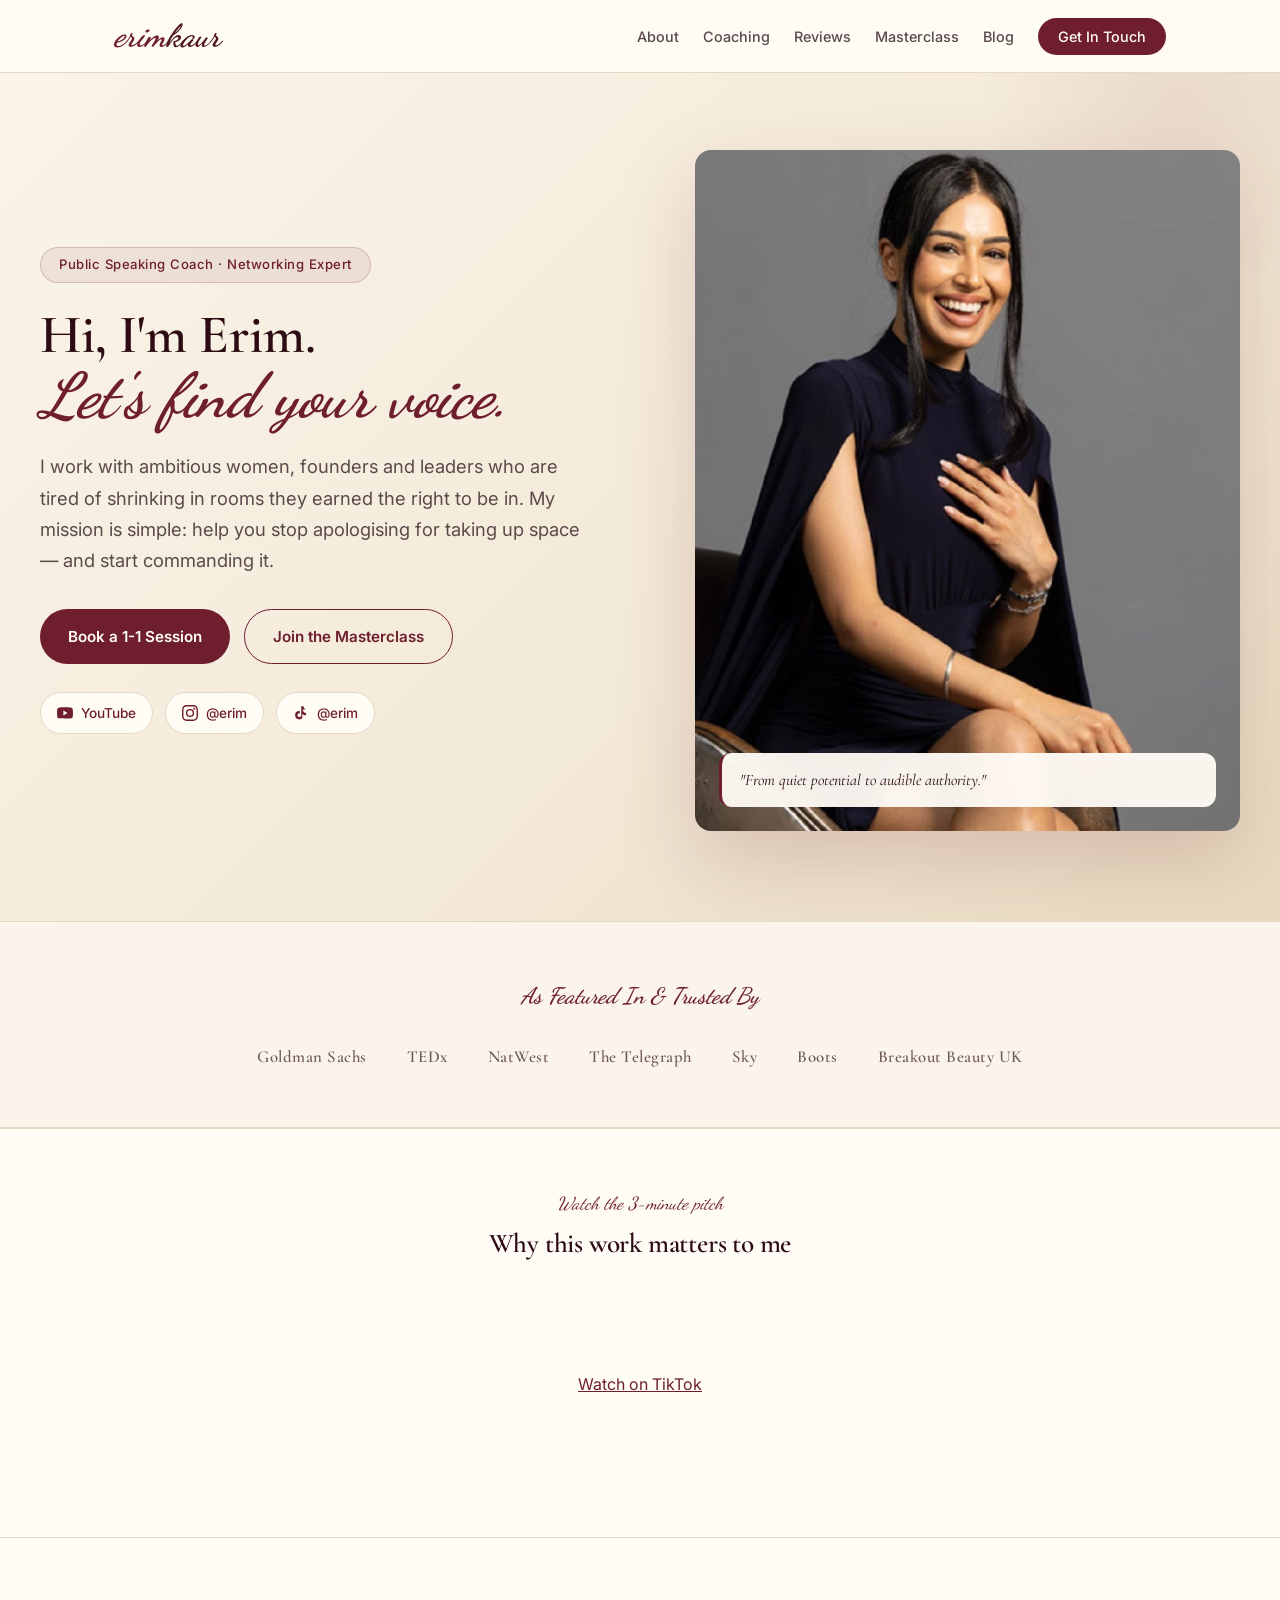
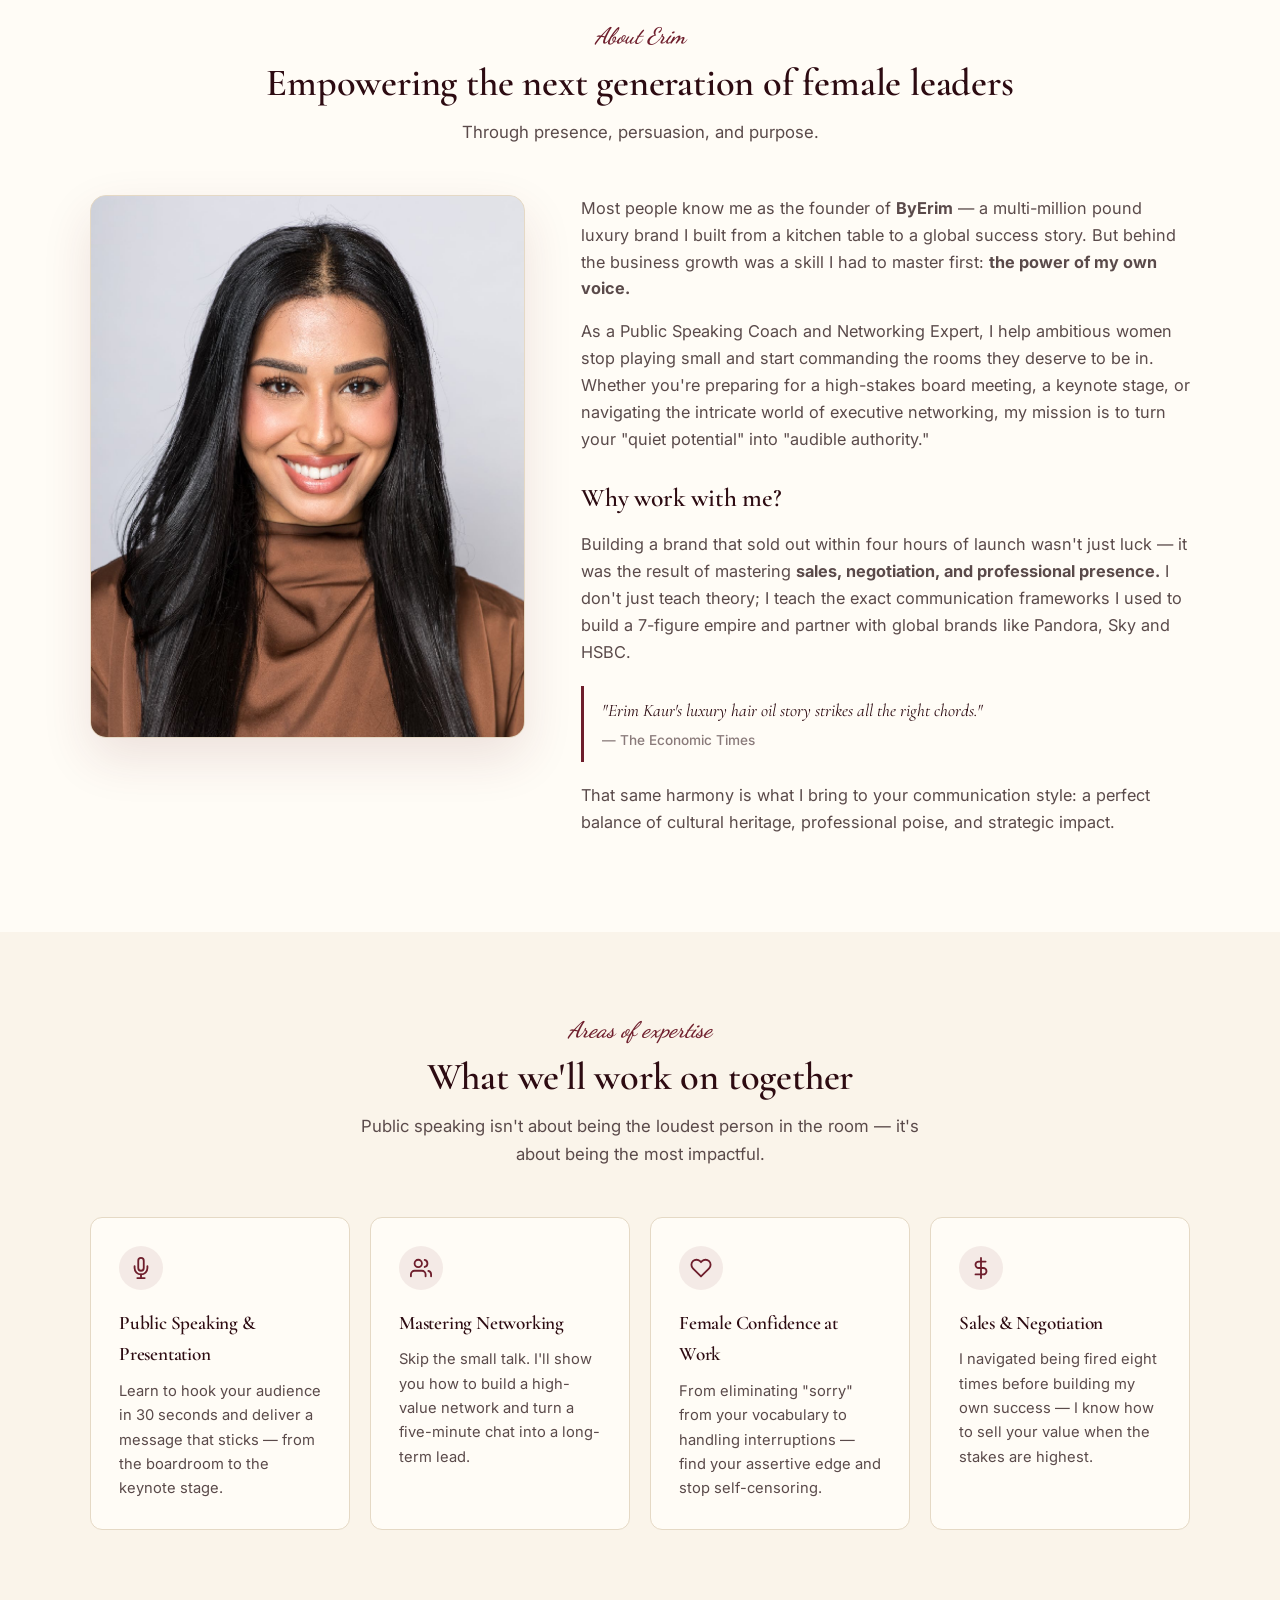
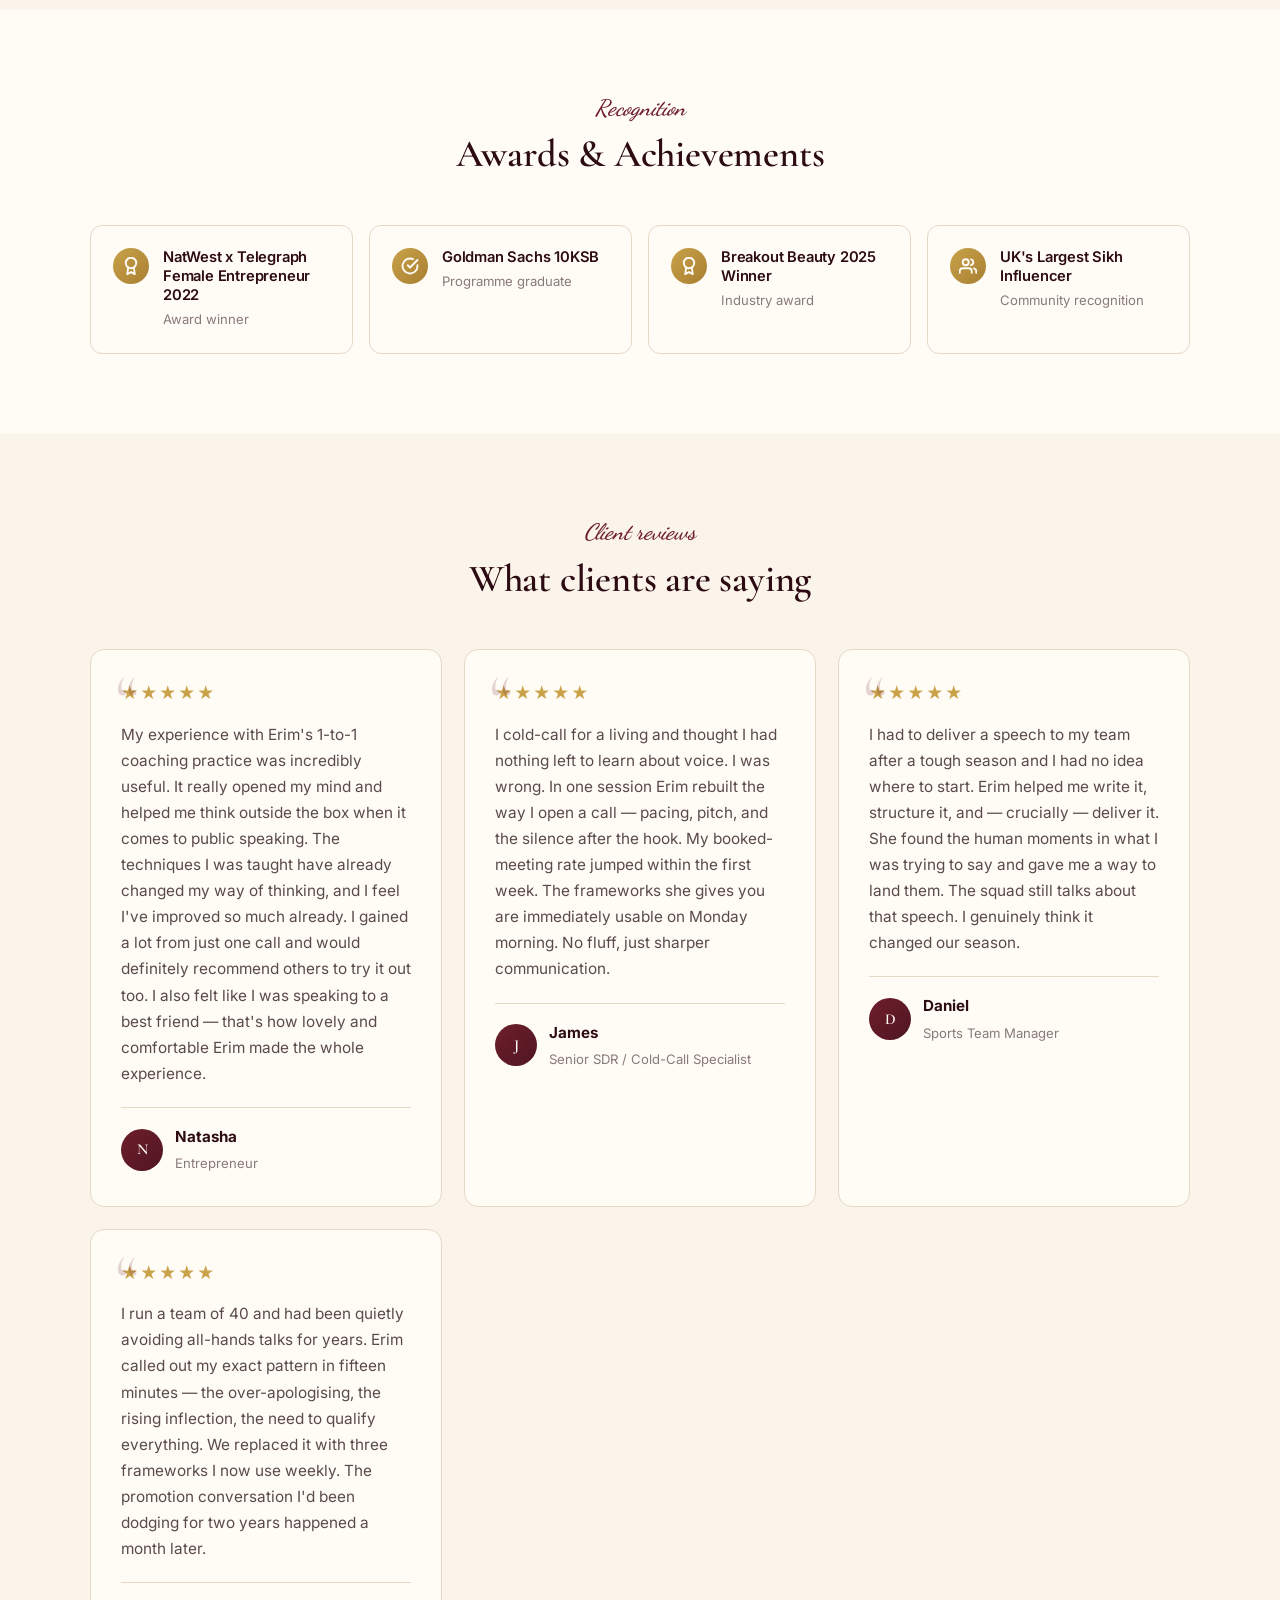
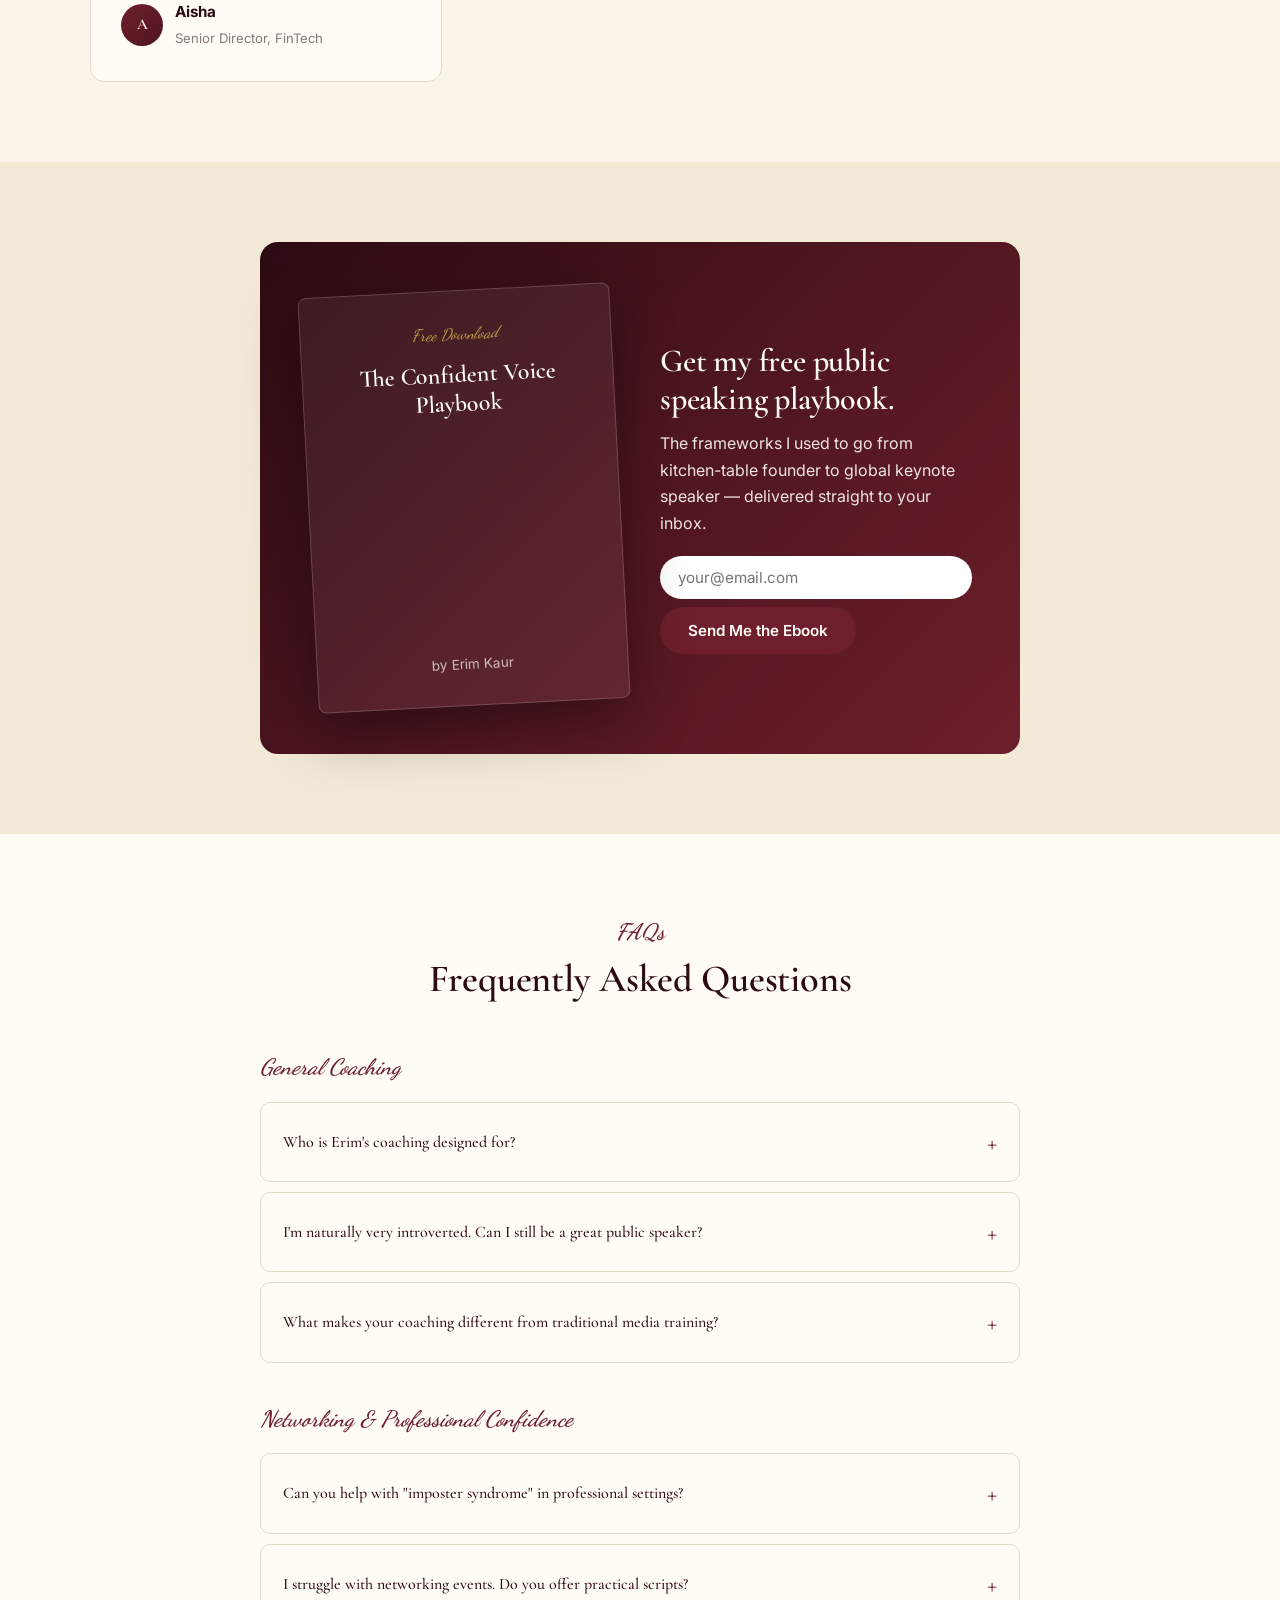
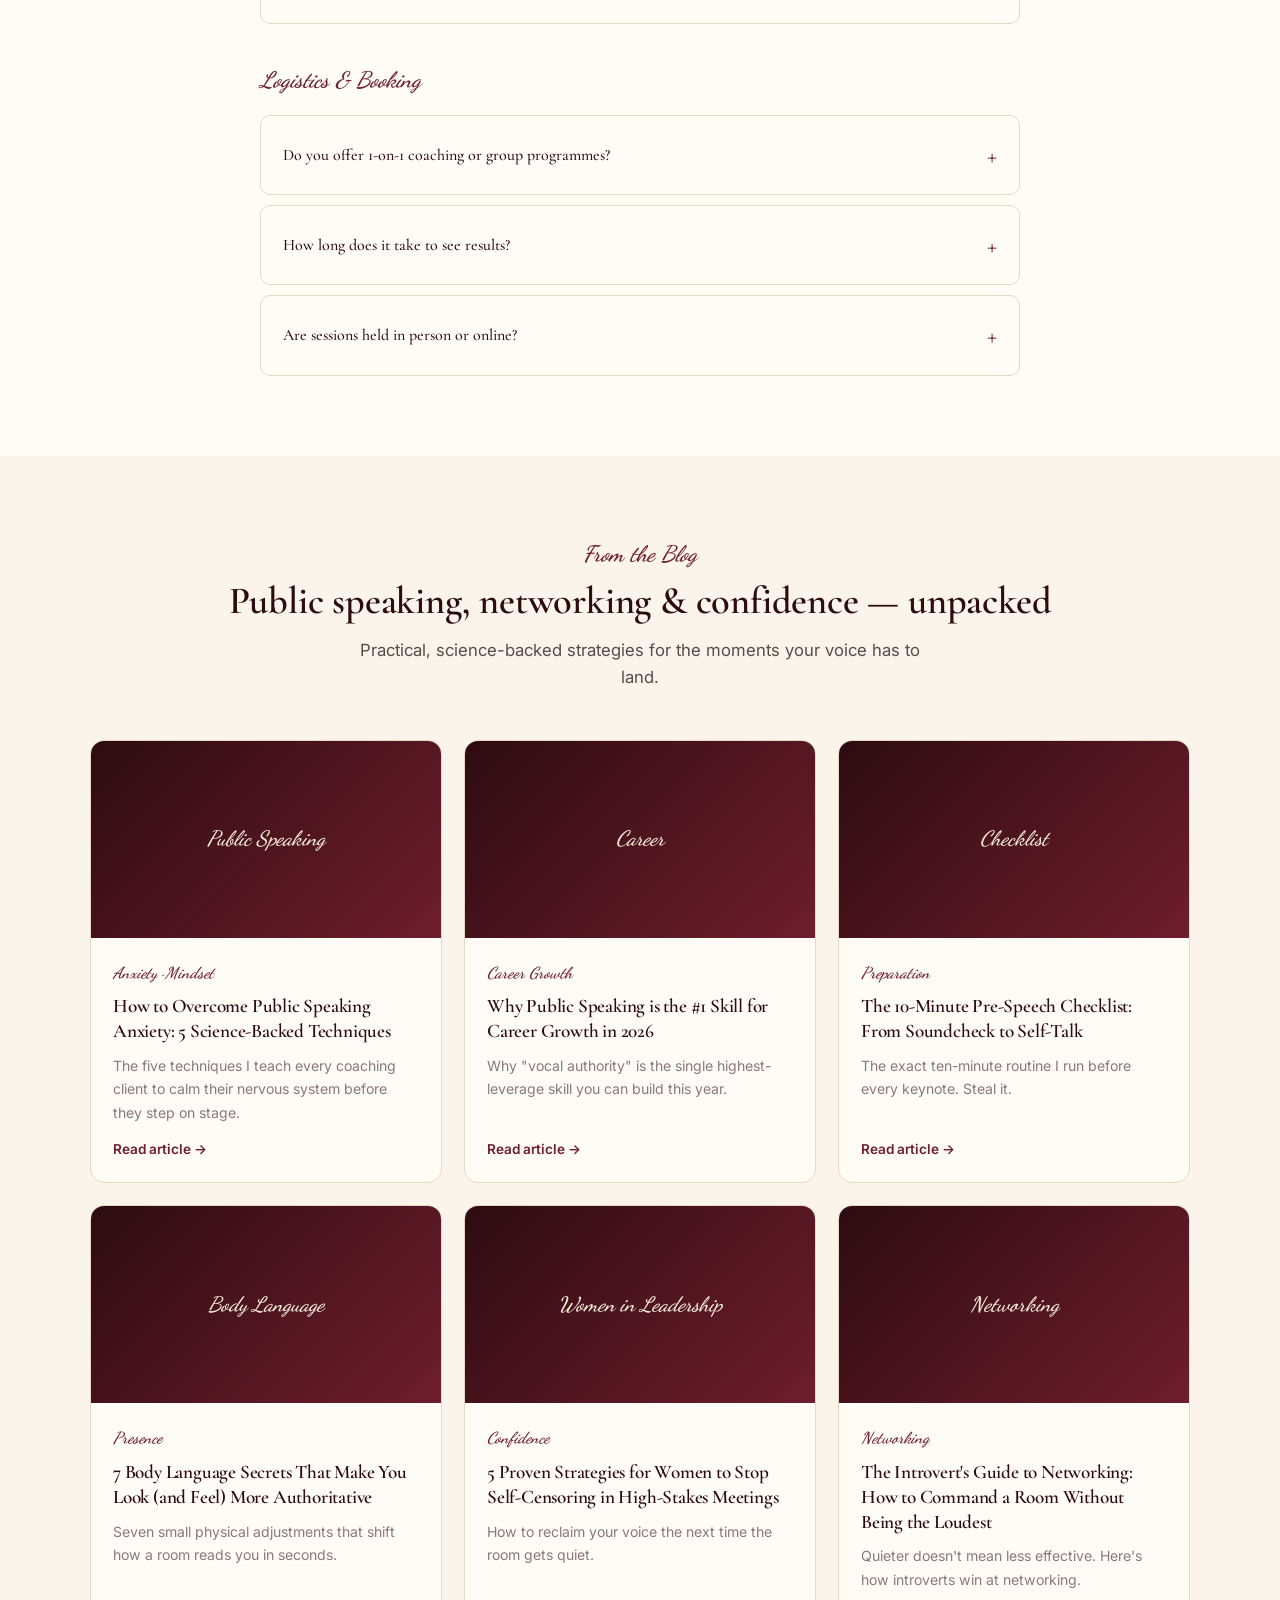
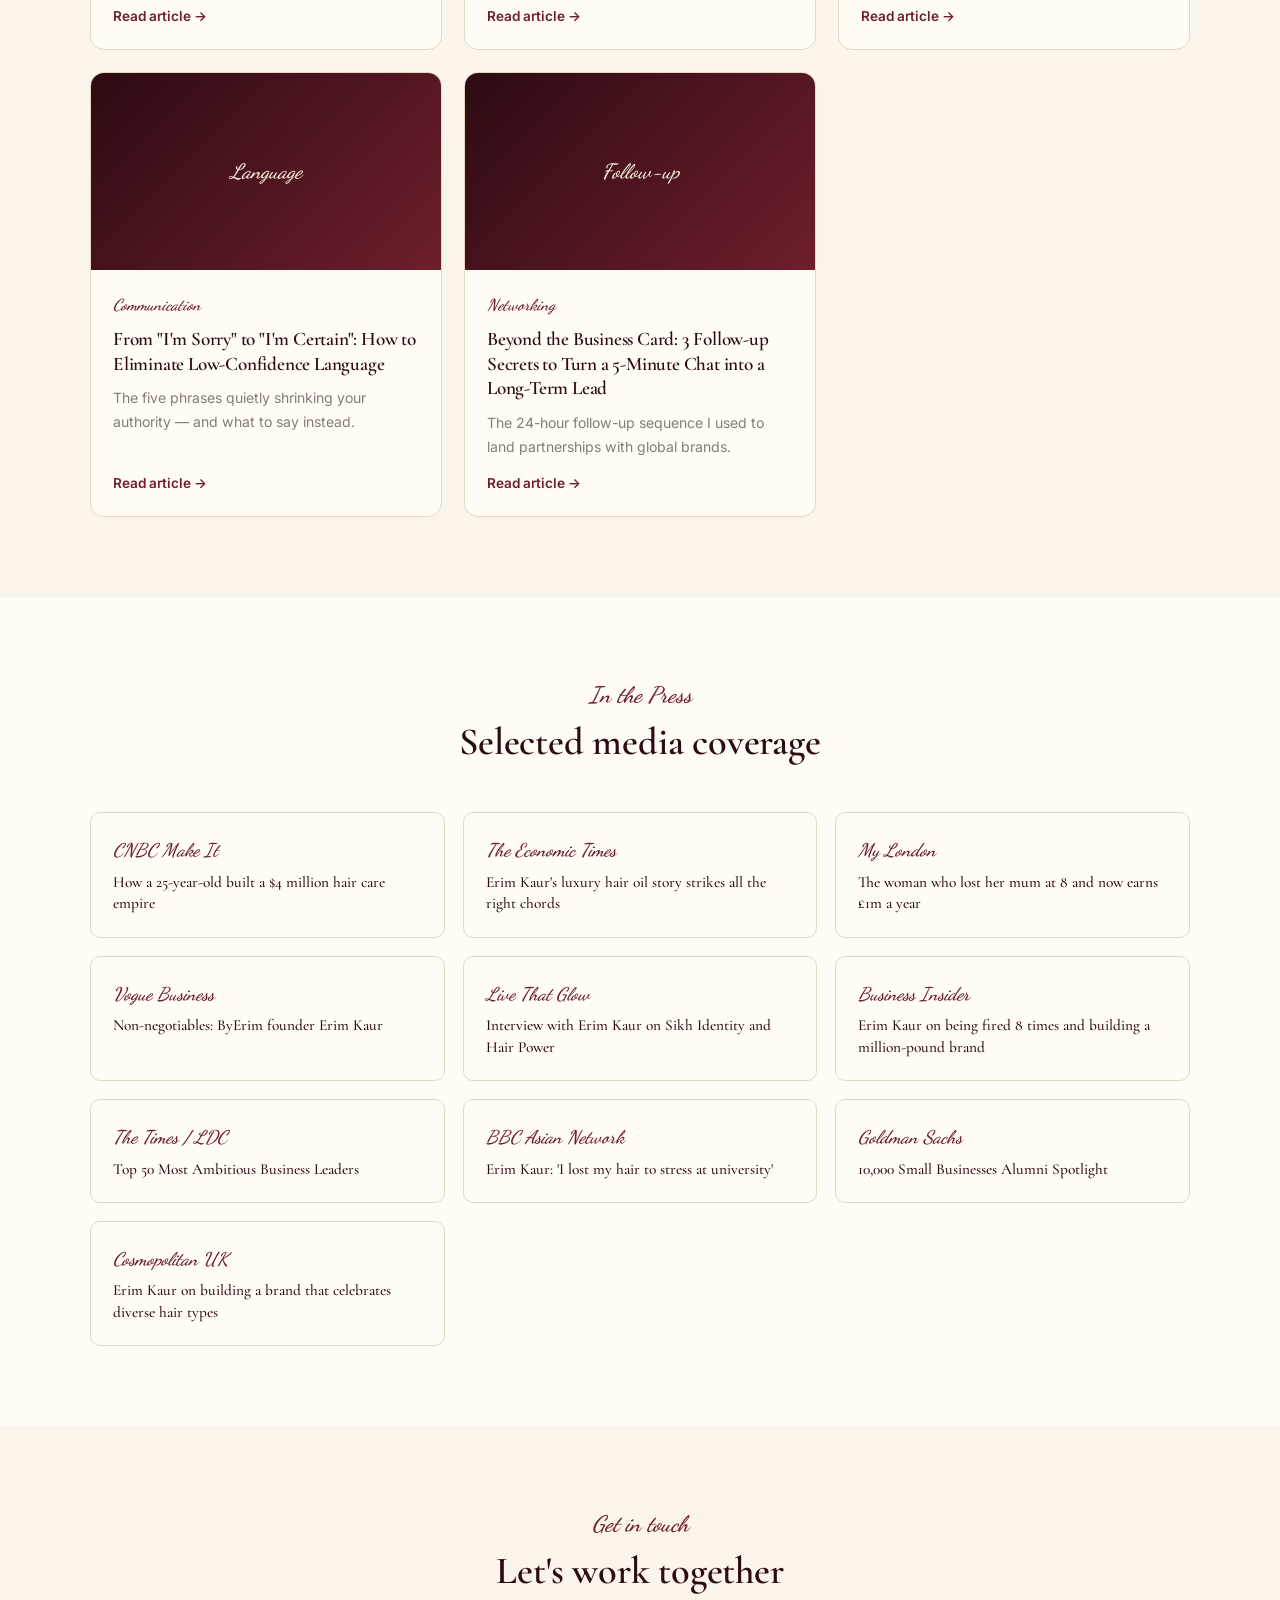
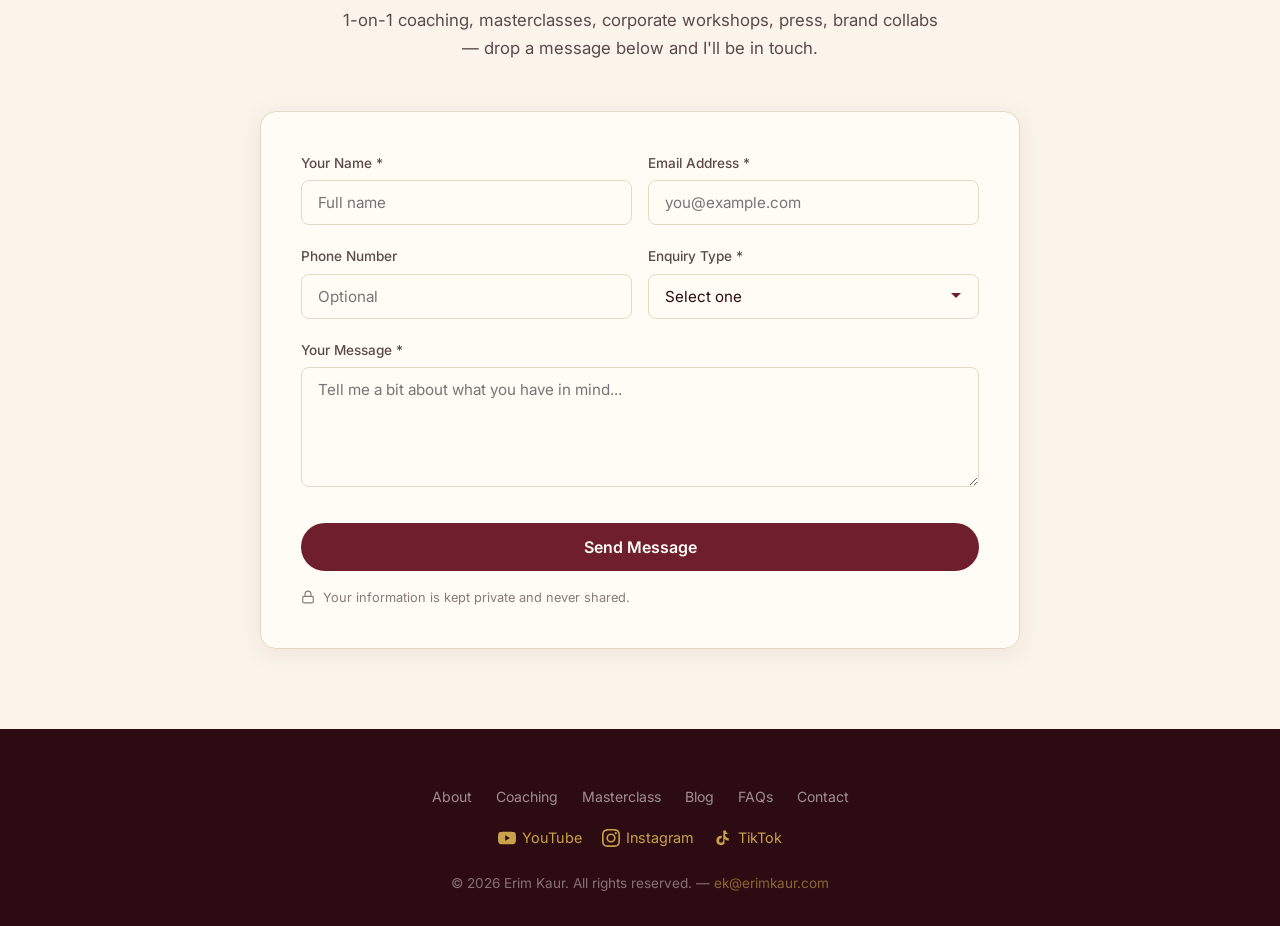
==== commit 718ae2cf: "v2: cream + burgundy theme, masterclass page, TikTok pitch, real photos, 4 reviews, ek@erimkaur.com" ====
--- a/index.html
+++ b/index.html
@@ -4,29 +4,31 @@
     <meta charset="UTF-8">
     <meta name="viewport" content="width=device-width, initial-scale=1.0">
 
-    <title>Erim Kaur — Public Speaking Coach for Ambitious Women</title>
-    <meta name="description" content="1-on-1 public speaking coaching with Erim Kaur — founder of ByErim, NatWest x Telegraph Female Entrepreneur 2022. Helping ambitious women turn quiet potential into audible authority.">
-
-    <meta property="og:title" content="Erim Kaur — Public Speaking Coach for Ambitious Women">
-    <meta property="og:description" content="1-on-1 public speaking coaching with Erim Kaur. Trusted by Goldman Sachs, TED, NatWest, Sky and more.">
+    <title>Erim Kaur — Find Your Voice. Lead the Room.</title>
+    <meta name="description" content="1-on-1 public speaking coaching with Erim Kaur — TEDx speaker, NatWest x Telegraph Female Entrepreneur 2022, founder of ByErim. Helping ambitious women turn quiet potential into audible authority.">
+
+    <meta property="og:title" content="Erim Kaur — Find Your Voice. Lead the Room.">
+    <meta property="og:description" content="1-on-1 public speaking coaching with Erim Kaur. Trusted by Goldman Sachs, TEDx, NatWest, Sky and more.">
     <meta property="og:type" content="website">
     <meta property="og:url" content="https://erimkaur.com">
-    <meta property="og:image" content="https://erimkaur.com/og-image.jpg">
+    <meta property="og:image" content="https://erimkaur.com/images/erim-tedx.png">
     <meta property="og:site_name" content="Erim Kaur">
     <meta property="og:locale" content="en_GB">
 
     <meta name="twitter:card" content="summary_large_image">
-    <meta name="twitter:title" content="Erim Kaur — Public Speaking Coach for Ambitious Women">
-    <meta name="twitter:description" content="1-on-1 public speaking coaching with Erim Kaur. From quiet potential to audible authority.">
-    <meta name="twitter:image" content="https://erimkaur.com/og-image.jpg">
+    <meta name="twitter:title" content="Erim Kaur — Find Your Voice. Lead the Room.">
+    <meta name="twitter:description" content="1-on-1 public speaking coaching with Erim Kaur.">
+    <meta name="twitter:image" content="https://erimkaur.com/images/erim-tedx.png">
     <meta name="twitter:creator" content="@erim">
 
-    <meta name="keywords" content="Erim Kaur, public speaking coach, female public speaking coach, networking expert, executive presence, women in leadership, keynote coaching, ByErim founder, confidence coaching, communication coach London">
+    <meta name="keywords" content="Erim Kaur, public speaking coach, female public speaking coach, networking expert, executive presence, women in leadership, keynote coaching, ByErim founder, TEDx speaker, communication coach London, masterclass">
     <meta name="author" content="Erim Kaur">
     <meta name="robots" content="index, follow">
 
-    <link rel="icon" type="image/svg+xml" href="data:image/svg+xml,%3Csvg xmlns='http://www.w3.org/2000/svg' viewBox='0 0 32 32'%3E%3Crect width='32' height='32' rx='4' fill='%231a1a2e'/%3E%3Ctext x='16' y='22' text-anchor='middle' font-family='Georgia,serif' font-size='16' font-weight='bold' fill='%23FF6600'%3EEK%3C/text%3E%3C/svg%3E">
-    <link href="https://fonts.googleapis.com/css2?family=Inter:wght@300;400;500;600;700;800&display=swap" rel="stylesheet">
+    <!-- Script 'ek' favicon -->
+    <link rel="icon" type="image/svg+xml" href="data:image/svg+xml,%3Csvg xmlns='http://www.w3.org/2000/svg' viewBox='0 0 32 32'%3E%3Crect width='32' height='32' rx='6' fill='%23FAF4EA'/%3E%3Ctext x='16' y='24' text-anchor='middle' font-family='Brush Script MT, cursive' font-style='italic' font-size='22' font-weight='700' fill='%236E1E2C'%3Eek%3C/text%3E%3C/svg%3E">
+
+    <link href="https://fonts.googleapis.com/css2?family=Inter:wght@300;400;500;600;700&family=Cormorant+Garamond:ital,wght@0,400;0,500;0,600;0,700;1,400;1,600&family=Dancing+Script:wght@500;600;700&display=swap" rel="stylesheet">
     <link rel="stylesheet" href="assets/style.css">
 </head>
 <body>
@@ -34,14 +36,14 @@
     <!-- ============== NAVBAR ============== -->
     <nav class="navbar" id="navbar">
         <div class="nav-container">
-            <a href="#" class="logo">Erim<span>Kaur</span></a>
+            <a href="#" class="logo">erim<span>kaur</span></a>
             <ul class="nav-links">
                 <li><a href="#about">About</a></li>
                 <li><a href="#coaching">Coaching</a></li>
                 <li><a href="#reviews">Reviews</a></li>
-                <li><a href="#faqs">FAQs</a></li>
+                <li><a href="masterclass.html">Masterclass</a></li>
                 <li><a href="blog/">Blog</a></li>
-                <li><a href="#book" class="nav-cta">Book a Session</a></li>
+                <li><a href="#contact" class="nav-cta">Get In Touch</a></li>
             </ul>
             <div class="hamburger" onclick="toggleMenu()">
                 <span></span><span></span><span></span>
@@ -54,34 +56,41 @@
         <a href="#about" onclick="toggleMenu()">About</a>
         <a href="#coaching" onclick="toggleMenu()">Coaching</a>
         <a href="#reviews" onclick="toggleMenu()">Reviews</a>
+        <a href="masterclass.html">Masterclass</a>
         <a href="#faqs" onclick="toggleMenu()">FAQs</a>
         <a href="blog/">Blog</a>
-        <a href="#book" onclick="toggleMenu()">Book a Session</a>
+        <a href="#contact" onclick="toggleMenu()">Get In Touch</a>
     </div>
 
     <!-- ============== HERO ============== -->
     <section class="hero">
-        <div class="hero-content">
-            <div class="hero-badge">Public Speaking Coach &bull; Networking Expert</div>
-            <h1>From quiet potential to <span class="accent">audible authority.</span></h1>
-            <p class="lead">1-on-1 public speaking coaching for ambitious women, leaders and founders. I'll help you stop playing small and start commanding the rooms you deserve to be in.</p>
-            <div class="hero-ctas">
-                <a href="#book" class="btn btn-accent">Book a Session — £150</a>
-                <a href="#about" class="btn btn-ghost">About Erim</a>
-            </div>
-            <div class="hero-socials">
-                <a href="https://www.youtube.com/@ErimKaur" target="_blank" rel="noopener">
-                    <svg viewBox="0 0 24 24" fill="currentColor"><path d="M23.498 6.186a3.016 3.016 0 0 0-2.122-2.136C19.505 3.545 12 3.545 12 3.545s-7.505 0-9.377.505A3.017 3.017 0 0 0 .502 6.186C0 8.07 0 12 0 12s0 3.93.502 5.814a3.016 3.016 0 0 0 2.122 2.136c1.871.505 9.376.505 9.376.505s7.505 0 9.377-.505a3.015 3.015 0 0 0 2.122-2.136C24 15.93 24 12 24 12s0-3.93-.502-5.814zM9.545 15.568V8.432L15.818 12l-6.273 3.568z"/></svg>
-                    YouTube
-                </a>
-                <a href="https://www.instagram.com/erim/" target="_blank" rel="noopener">
-                    <svg viewBox="0 0 24 24" fill="currentColor"><path d="M12 2.163c3.204 0 3.584.012 4.85.07 3.252.148 4.771 1.691 4.919 4.919.058 1.265.069 1.645.069 4.849 0 3.205-.012 3.584-.069 4.849-.149 3.225-1.664 4.771-4.919 4.919-1.266.058-1.644.07-4.85.07-3.204 0-3.584-.012-4.849-.07-3.26-.149-4.771-1.699-4.919-4.92-.058-1.265-.07-1.644-.07-4.849 0-3.204.013-3.583.07-4.849.149-3.227 1.664-4.771 4.919-4.919 1.266-.057 1.645-.069 4.849-.069zM12 0C8.741 0 8.333.014 7.053.072 2.695.272.273 2.69.073 7.052.014 8.333 0 8.741 0 12c0 3.259.014 3.668.072 4.948.2 4.358 2.618 6.78 6.98 6.98C8.333 23.986 8.741 24 12 24c3.259 0 3.668-.014 4.948-.072 4.354-.2 6.782-2.618 6.979-6.98.059-1.28.073-1.689.073-4.948 0-3.259-.014-3.667-.072-4.947-.196-4.354-2.617-6.78-6.979-6.98C15.668.014 15.259 0 12 0zm0 5.838a6.162 6.162 0 100 12.324 6.162 6.162 0 000-12.324zM12 16a4 4 0 110-8 4 4 0 010 8zm6.406-11.845a1.44 1.44 0 100 2.881 1.44 1.44 0 000-2.881z"/></svg>
-                    @erim
-                </a>
-                <a href="https://www.tiktok.com/@erim" target="_blank" rel="noopener">
-                    <svg viewBox="0 0 24 24" fill="currentColor"><path d="M19.59 6.69a4.83 4.83 0 01-3.77-4.25V2h-3.45v13.67a2.89 2.89 0 01-2.88 2.5 2.89 2.89 0 01-2.89-2.89 2.89 2.89 0 012.89-2.89c.28 0 .54.04.79.1v-3.5a6.37 6.37 0 00-.79-.05A6.34 6.34 0 003.15 15.2a6.34 6.34 0 0010.86 4.48V13.4a8.16 8.16 0 005.58 2.17v-3.44a4.85 4.85 0 01-3.14-1.14 4.86 4.86 0 01-1.71-3.69V6.69h4.85z"/></svg>
-                    @erim
-                </a>
+        <div class="hero-grid">
+            <div class="hero-content">
+                <div class="hero-badge">Public Speaking Coach · Networking Expert</div>
+                <h1>Hi, I'm Erim. <br><span class="accent">Let's find your voice.</span></h1>
+                <p class="lead">I work with ambitious women, founders and leaders who are tired of shrinking in rooms they earned the right to be in. My mission is simple: help you stop apologising for taking up space — and start commanding it.</p>
+                <div class="hero-ctas">
+                    <a href="#contact" class="btn btn-accent">Book a 1-1 Session</a>
+                    <a href="masterclass.html" class="btn btn-ghost">Join the Masterclass</a>
+                </div>
+                <div class="hero-socials">
+                    <a href="https://www.youtube.com/@ErimKaur" target="_blank" rel="noopener">
+                        <svg viewBox="0 0 24 24" fill="currentColor"><path d="M23.498 6.186a3.016 3.016 0 0 0-2.122-2.136C19.505 3.545 12 3.545 12 3.545s-7.505 0-9.377.505A3.017 3.017 0 0 0 .502 6.186C0 8.07 0 12 0 12s0 3.93.502 5.814a3.016 3.016 0 0 0 2.122 2.136c1.871.505 9.376.505 9.376.505s7.505 0 9.377-.505a3.015 3.015 0 0 0 2.122-2.136C24 15.93 24 12 24 12s0-3.93-.502-5.814zM9.545 15.568V8.432L15.818 12l-6.273 3.568z"/></svg>
+                        YouTube
+                    </a>
+                    <a href="https://www.instagram.com/erim/" target="_blank" rel="noopener">
+                        <svg viewBox="0 0 24 24" fill="currentColor"><path d="M12 2.163c3.204 0 3.584.012 4.85.07 3.252.148 4.771 1.691 4.919 4.919.058 1.265.069 1.645.069 4.849 0 3.205-.012 3.584-.069 4.849-.149 3.225-1.664 4.771-4.919 4.919-1.266.058-1.644.07-4.85.07-3.204 0-3.584-.012-4.849-.07-3.26-.149-4.771-1.699-4.919-4.92-.058-1.265-.07-1.644-.07-4.849 0-3.204.013-3.583.07-4.849.149-3.227 1.664-4.771 4.919-4.919 1.266-.057 1.645-.069 4.849-.069zM12 0C8.741 0 8.333.014 7.053.072 2.695.272.273 2.69.073 7.052.014 8.333 0 8.741 0 12c0 3.259.014 3.668.072 4.948.2 4.358 2.618 6.78 6.98 6.98C8.333 23.986 8.741 24 12 24c3.259 0 3.668-.014 4.948-.072 4.354-.2 6.782-2.618 6.979-6.98.059-1.28.073-1.689.073-4.948 0-3.259-.014-3.667-.072-4.947-.196-4.354-2.617-6.78-6.979-6.98C15.668.014 15.259 0 12 0zm0 5.838a6.162 6.162 0 100 12.324 6.162 6.162 0 000-12.324zM12 16a4 4 0 110-8 4 4 0 010 8zm6.406-11.845a1.44 1.44 0 100 2.881 1.44 1.44 0 000-2.881z"/></svg>
+                        @erim
+                    </a>
+                    <a href="https://www.tiktok.com/@erim" target="_blank" rel="noopener">
+                        <svg viewBox="0 0 24 24" fill="currentColor"><path d="M19.59 6.69a4.83 4.83 0 01-3.77-4.25V2h-3.45v13.67a2.89 2.89 0 01-2.88 2.5 2.89 2.89 0 01-2.89-2.89 2.89 2.89 0 012.89-2.89c.28 0 .54.04.79.1v-3.5a6.37 6.37 0 00-.79-.05A6.34 6.34 0 003.15 15.2a6.34 6.34 0 0010.86 4.48V13.4a8.16 8.16 0 005.58 2.17v-3.44a4.85 4.85 0 01-3.14-1.14 4.86 4.86 0 01-1.71-3.69V6.69h4.85z"/></svg>
+                        @erim
+                    </a>
+                </div>
+            </div>
+            <div class="hero-portrait">
+                <img src="images/erim-portrait-cape.png" alt="Erim Kaur, Public Speaking Coach">
+                <div class="quote-badge">"From quiet potential to audible authority."</div>
             </div>
         </div>
     </section>
@@ -91,9 +100,8 @@
         <div class="logo-strip-inner">
             <h3>As Featured In &amp; Trusted By</h3>
             <div class="logo-row">
-                <!-- Drop image files into /images/ and replace these text placeholders with <img> tags -->
                 <span class="brand-logo">Goldman Sachs</span>
-                <span class="brand-logo">TED Talks</span>
+                <span class="brand-logo">TEDx</span>
                 <span class="brand-logo">NatWest</span>
                 <span class="brand-logo">The Telegraph</span>
                 <span class="brand-logo">Sky</span>
@@ -103,24 +111,37 @@
         </div>
     </div>
 
+    <!-- ============== TIKTOK 3-MIN PITCH ============== -->
+    <section class="pitch-section">
+        <div class="pitch-inner">
+            <div class="pitch-eyebrow">Watch the 3-minute pitch</div>
+            <h3>Why this work matters to me</h3>
+            <div class="pitch-embed">
+                <blockquote class="tiktok-embed" cite="https://vm.tiktok.com/ZNRgdWqgR/" data-video-id="" style="max-width: 605px; min-width: 325px;">
+                    <section><a target="_blank" href="https://vm.tiktok.com/ZNRgdWqgR/">Watch on TikTok</a></section>
+                </blockquote>
+            </div>
+        </div>
+    </section>
+
     <!-- ============== ABOUT / BIO ============== -->
     <section id="about">
         <div class="section-inner">
             <div class="section-header">
                 <span class="eyebrow">About Erim</span>
-                <h2>Empowering the next generation of female leaders through presence, persuasion, and purpose.</h2>
+                <h2>Empowering the next generation of female leaders</h2>
+                <p>Through presence, persuasion, and purpose.</p>
             </div>
             <div class="about-grid">
                 <div class="about-portrait">
-                    <!-- Replace with: <img src="images/erim-portrait.jpg" alt="Erim Kaur, Public Speaking Coach"> -->
-                    Portrait of Erim
+                    <img src="images/erim-headshot.png" alt="Erim Kaur, Public Speaking Coach">
                 </div>
                 <div class="about-text">
                     <p>Most people know me as the founder of <strong>ByErim</strong> — a multi-million pound luxury brand I built from a kitchen table to a global success story. But behind the business growth was a skill I had to master first: <strong>the power of my own voice.</strong></p>
 
                     <p>As a Public Speaking Coach and Networking Expert, I help ambitious women stop playing small and start commanding the rooms they deserve to be in. Whether you're preparing for a high-stakes board meeting, a keynote stage, or navigating the intricate world of executive networking, my mission is to turn your "quiet potential" into "audible authority."</p>
 
-                    <h3>Why Work With Erim?</h3>
+                    <h3>Why work with me?</h3>
                     <p>Building a brand that sold out within four hours of launch wasn't just luck — it was the result of mastering <strong>sales, negotiation, and professional presence.</strong> I don't just teach theory; I teach the exact communication frameworks I used to build a 7-figure empire and partner with global brands like Pandora, Sky and HSBC.</p>
 
                     <blockquote>
@@ -138,51 +159,51 @@
     <section class="section-alt" id="coaching">
         <div class="section-inner">
             <div class="section-header">
-                <span class="eyebrow">Areas of Expertise</span>
+                <span class="eyebrow">Areas of expertise</span>
                 <h2>What we'll work on together</h2>
                 <p>Public speaking isn't about being the loudest person in the room — it's about being the most impactful.</p>
             </div>
             <div class="pillars-grid">
                 <div class="pillar-card">
                     <div class="pillar-icon">
-                        <svg width="24" height="24" viewBox="0 0 24 24" fill="none" stroke="currentColor" stroke-width="2" stroke-linecap="round" stroke-linejoin="round"><path d="M12 1a3 3 0 0 0-3 3v8a3 3 0 0 0 6 0V4a3 3 0 0 0-3-3z"/><path d="M19 10v2a7 7 0 0 1-14 0v-2"/><line x1="12" y1="19" x2="12" y2="23"/><line x1="8" y1="23" x2="16" y2="23"/></svg>
+                        <svg width="22" height="22" viewBox="0 0 24 24" fill="none" stroke="currentColor" stroke-width="2" stroke-linecap="round" stroke-linejoin="round"><path d="M12 1a3 3 0 0 0-3 3v8a3 3 0 0 0 6 0V4a3 3 0 0 0-3-3z"/><path d="M19 10v2a7 7 0 0 1-14 0v-2"/><line x1="12" y1="19" x2="12" y2="23"/><line x1="8" y1="23" x2="16" y2="23"/></svg>
                     </div>
                     <h4>Public Speaking &amp; Presentation</h4>
                     <p>Learn to hook your audience in 30 seconds and deliver a message that sticks — from the boardroom to the keynote stage.</p>
                 </div>
                 <div class="pillar-card">
                     <div class="pillar-icon">
-                        <svg width="24" height="24" viewBox="0 0 24 24" fill="none" stroke="currentColor" stroke-width="2" stroke-linecap="round" stroke-linejoin="round"><path d="M17 21v-2a4 4 0 0 0-4-4H5a4 4 0 0 0-4 4v2"/><circle cx="9" cy="7" r="4"/><path d="M23 21v-2a4 4 0 0 0-3-3.87"/><path d="M16 3.13a4 4 0 0 1 0 7.75"/></svg>
+                        <svg width="22" height="22" viewBox="0 0 24 24" fill="none" stroke="currentColor" stroke-width="2" stroke-linecap="round" stroke-linejoin="round"><path d="M17 21v-2a4 4 0 0 0-4-4H5a4 4 0 0 0-4 4v2"/><circle cx="9" cy="7" r="4"/><path d="M23 21v-2a4 4 0 0 0-3-3.87"/><path d="M16 3.13a4 4 0 0 1 0 7.75"/></svg>
                     </div>
                     <h4>Mastering Networking</h4>
                     <p>Skip the small talk. I'll show you how to build a high-value network and turn a five-minute chat into a long-term lead.</p>
                 </div>
                 <div class="pillar-card">
                     <div class="pillar-icon">
-                        <svg width="24" height="24" viewBox="0 0 24 24" fill="none" stroke="currentColor" stroke-width="2" stroke-linecap="round" stroke-linejoin="round"><path d="M20.84 4.61a5.5 5.5 0 0 0-7.78 0L12 5.67l-1.06-1.06a5.5 5.5 0 0 0-7.78 7.78l1.06 1.06L12 21.23l7.78-7.78 1.06-1.06a5.5 5.5 0 0 0 0-7.78z"/></svg>
+                        <svg width="22" height="22" viewBox="0 0 24 24" fill="none" stroke="currentColor" stroke-width="2" stroke-linecap="round" stroke-linejoin="round"><path d="M20.84 4.61a5.5 5.5 0 0 0-7.78 0L12 5.67l-1.06-1.06a5.5 5.5 0 0 0-7.78 7.78l1.06 1.06L12 21.23l7.78-7.78 1.06-1.06a5.5 5.5 0 0 0 0-7.78z"/></svg>
                     </div>
                     <h4>Female Confidence at Work</h4>
                     <p>From eliminating "sorry" from your vocabulary to handling interruptions — find your assertive edge and stop self-censoring.</p>
                 </div>
                 <div class="pillar-card">
                     <div class="pillar-icon">
-                        <svg width="24" height="24" viewBox="0 0 24 24" fill="none" stroke="currentColor" stroke-width="2" stroke-linecap="round" stroke-linejoin="round"><line x1="12" y1="1" x2="12" y2="23"/><path d="M17 5H9.5a3.5 3.5 0 0 0 0 7h5a3.5 3.5 0 0 1 0 7H6"/></svg>
+                        <svg width="22" height="22" viewBox="0 0 24 24" fill="none" stroke="currentColor" stroke-width="2" stroke-linecap="round" stroke-linejoin="round"><line x1="12" y1="1" x2="12" y2="23"/><path d="M17 5H9.5a3.5 3.5 0 0 0 0 7h5a3.5 3.5 0 0 1 0 7H6"/></svg>
                     </div>
                     <h4>Sales &amp; Negotiation</h4>
-                    <p>As Business Insider highlighted, I navigated being fired eight times before building my own success — I know how to sell your value when the stakes are highest.</p>
-                </div>
-            </div>
-        </div>
-    </section>
-
-    <!-- ============== AWARDS ============== -->
+                    <p>I navigated being fired eight times before building my own success — I know how to sell your value when the stakes are highest.</p>
+                </div>
+            </div>
+        </div>
+    </section>
+
+    <!-- ============== AWARDS (4 across, 1 line) ============== -->
     <section id="awards">
         <div class="section-inner">
             <div class="section-header">
                 <span class="eyebrow">Recognition</span>
                 <h2>Awards &amp; Achievements</h2>
             </div>
-            <div class="awards-grid">
+            <div class="awards-row">
                 <div class="award-card">
                     <div class="award-icon">
                         <svg width="18" height="18" viewBox="0 0 24 24" fill="none" stroke="currentColor" stroke-width="2.5" stroke-linecap="round" stroke-linejoin="round"><circle cx="12" cy="8" r="7"/><polyline points="8.21 13.89 7 23 12 20 17 23 15.79 13.88"/></svg>
@@ -212,15 +233,6 @@
                 </div>
                 <div class="award-card">
                     <div class="award-icon">
-                        <svg width="18" height="18" viewBox="0 0 24 24" fill="none" stroke="currentColor" stroke-width="2.5" stroke-linecap="round" stroke-linejoin="round"><path d="M22 10v6M2 10l10-5 10 5-10 5z"/><path d="M6 12v5c3 3 9 3 12 0v-5"/></svg>
-                    </div>
-                    <div>
-                        <h4>1st Class Honours</h4>
-                        <p>International Management with American Business Studies</p>
-                    </div>
-                </div>
-                <div class="award-card">
-                    <div class="award-icon">
                         <svg width="18" height="18" viewBox="0 0 24 24" fill="none" stroke="currentColor" stroke-width="2.5" stroke-linecap="round" stroke-linejoin="round"><path d="M17 21v-2a4 4 0 0 0-4-4H5a4 4 0 0 0-4 4v2"/><circle cx="9" cy="7" r="4"/><path d="M23 21v-2a4 4 0 0 0-3-3.87"/><path d="M16 3.13a4 4 0 0 1 0 7.75"/></svg>
                     </div>
                     <div>
@@ -232,11 +244,11 @@
         </div>
     </section>
 
-    <!-- ============== TESTIMONIALS / REVIEWS ============== -->
+    <!-- ============== TESTIMONIALS / REVIEWS (4 cards) ============== -->
     <section class="section-alt" id="reviews">
-        <div class="section-inner section-narrow">
-            <div class="section-header">
-                <span class="eyebrow">Client Reviews</span>
+        <div class="section-inner">
+            <div class="section-header">
+                <span class="eyebrow">Client reviews</span>
                 <h2>What clients are saying</h2>
             </div>
             <div class="testimonials-grid">
@@ -251,100 +263,48 @@
                         </div>
                     </div>
                 </div>
-            </div>
-        </div>
-    </section>
-
-    <!-- ============== BOOKING / PROCESS ============== -->
-    <section id="book">
-        <div class="section-inner">
-            <div class="section-header">
-                <span class="eyebrow">How to Book</span>
-                <h2>A simple, 5-step process</h2>
-                <p>Most clients report a significant shift in confidence and "vocal authority" after just one session.</p>
-            </div>
-
-            <div class="process-flow">
-                <div class="process-step">
-                    <div class="step-num">1</div>
-                    <svg class="step-icon" viewBox="0 0 24 24" fill="none" stroke="currentColor" stroke-width="1.7" stroke-linecap="round" stroke-linejoin="round"><path d="M4 4h16c1.1 0 2 .9 2 2v12c0 1.1-.9 2-2 2H4c-1.1 0-2-.9-2-2V6c0-1.1.9-2 2-2z"/><polyline points="22,6 12,13 2,6"/></svg>
-                    <h4>Drop your email</h4>
-                    <p>Submit your details below — I'll get notified instantly.</p>
-                </div>
-                <div class="process-step">
-                    <div class="step-num">2</div>
-                    <svg class="step-icon" viewBox="0 0 24 24" fill="none" stroke="currentColor" stroke-width="1.7" stroke-linecap="round" stroke-linejoin="round"><path d="M14 2H6a2 2 0 0 0-2 2v16a2 2 0 0 0 2 2h12a2 2 0 0 0 2-2V8z"/><polyline points="14 2 14 8 20 8"/><line x1="16" y1="13" x2="8" y2="13"/><line x1="16" y1="17" x2="8" y2="17"/></svg>
-                    <h4>Discovery form &amp; £50 deposit</h4>
-                    <p>I'll email you a short form and a secure link to pay the deposit and lock in the slot.</p>
-                </div>
-                <div class="process-step">
-                    <div class="step-num">3</div>
-                    <svg class="step-icon" viewBox="0 0 24 24" fill="none" stroke="currentColor" stroke-width="1.7" stroke-linecap="round" stroke-linejoin="round"><rect x="3" y="4" width="18" height="18" rx="2" ry="2"/><line x1="16" y1="2" x2="16" y2="6"/><line x1="8" y1="2" x2="8" y2="6"/><line x1="3" y1="10" x2="21" y2="10"/></svg>
-                    <h4>Book on Google Meet</h4>
-                    <p>Pick a 45–60 minute slot that suits you.</p>
-                </div>
-                <div class="process-step">
-                    <div class="step-num">4</div>
-                    <svg class="step-icon" viewBox="0 0 24 24" fill="none" stroke="currentColor" stroke-width="1.7" stroke-linecap="round" stroke-linejoin="round"><path d="M21 11.5a8.38 8.38 0 0 1-.9 3.8 8.5 8.5 0 0 1-7.6 4.7 8.38 8.38 0 0 1-3.8-.9L3 21l1.9-5.7a8.38 8.38 0 0 1-.9-3.8 8.5 8.5 0 0 1 4.7-7.6 8.38 8.38 0 0 1 3.8-.9h.5a8.48 8.48 0 0 1 8 8v.5z"/></svg>
-                    <h4>The session</h4>
-                    <p>We work through your goals together. Notes captured by AI notetaker and sent to you.</p>
-                </div>
-                <div class="process-step">
-                    <div class="step-num">5</div>
-                    <svg class="step-icon" viewBox="0 0 24 24" fill="none" stroke="currentColor" stroke-width="1.7" stroke-linecap="round" stroke-linejoin="round"><polyline points="20 6 9 17 4 12"/></svg>
-                    <h4>Settle the balance</h4>
-                    <p>Remaining £100 paid after the session. That's it — you're in.</p>
-                </div>
-            </div>
-
-            <div class="booking-card">
-                <div class="price-row">
-                    <div class="price-pill">
-                        <div class="price">£50</div>
-                        <div class="label">Deposit to book</div>
-                    </div>
-                    <div class="price-pill">
-                        <div class="price">£100</div>
-                        <div class="label">Balance after</div>
-                    </div>
-                    <div class="price-pill">
-                        <div class="price">45–60m</div>
-                        <div class="label">Session length</div>
-                    </div>
-                </div>
-                <form action="https://formsubmit.co/contact@erimkaur.com" method="POST">
-                    <input type="hidden" name="_subject" value="New booking enquiry from erimkaur.com">
-                    <input type="hidden" name="_captcha" value="false">
-                    <input type="hidden" name="_next" value="https://erimkaur.com/#book">
-                    <input type="hidden" name="enquiry_type" value="1-1 Coaching Booking">
-                    <input type="text" name="_honey" style="display:none">
-
-                    <div class="form-row">
-                        <div class="form-group">
-                            <label for="bk-name">Your Name *</label>
-                            <input type="text" id="bk-name" name="name" placeholder="Full name" required>
-                        </div>
-                        <div class="form-group">
-                            <label for="bk-email">Email Address *</label>
-                            <input type="email" id="bk-email" name="email" placeholder="you@example.com" required>
-                        </div>
-                    </div>
-                    <div class="form-group">
-                        <label for="bk-goal">What do you want to work on? <span style="font-weight:400;color:var(--text-light)">(optional)</span></label>
-                        <textarea id="bk-goal" name="goal" placeholder="e.g. Preparing for a keynote, growing networking confidence, eliminating filler words..."></textarea>
-                    </div>
-                    <button type="submit" class="btn-primary">Request a Booking</button>
-                    <div class="form-trust">
-                        <svg width="14" height="14" viewBox="0 0 24 24" fill="none" stroke="currentColor" stroke-width="2" stroke-linecap="round" stroke-linejoin="round"><rect x="3" y="11" width="18" height="11" rx="2" ry="2"/><path d="M7 11V7a5 5 0 0110 0v4"/></svg>
-                        Your information is kept private and never shared.
-                    </div>
-                </form>
+
+                <div class="testimonial-card">
+                    <div class="stars">&#9733;&#9733;&#9733;&#9733;&#9733;</div>
+                    <p>I cold-call for a living and thought I had nothing left to learn about voice. I was wrong. In one session Erim rebuilt the way I open a call — pacing, pitch, and the silence after the hook. My booked-meeting rate jumped within the first week. The frameworks she gives you are immediately usable on Monday morning. No fluff, just sharper communication.</p>
+                    <div class="testimonial-author">
+                        <div class="author-avatar">J</div>
+                        <div class="author-info">
+                            <strong>James</strong>
+                            <span>Senior SDR / Cold-Call Specialist</span>
+                        </div>
+                    </div>
+                </div>
+
+                <div class="testimonial-card">
+                    <div class="stars">&#9733;&#9733;&#9733;&#9733;&#9733;</div>
+                    <p>I had to deliver a speech to my team after a tough season and I had no idea where to start. Erim helped me write it, structure it, and — crucially — deliver it. She found the human moments in what I was trying to say and gave me a way to land them. The squad still talks about that speech. I genuinely think it changed our season.</p>
+                    <div class="testimonial-author">
+                        <div class="author-avatar">D</div>
+                        <div class="author-info">
+                            <strong>Daniel</strong>
+                            <span>Sports Team Manager</span>
+                        </div>
+                    </div>
+                </div>
+
+                <div class="testimonial-card">
+                    <div class="stars">&#9733;&#9733;&#9733;&#9733;&#9733;</div>
+                    <p>I run a team of 40 and had been quietly avoiding all-hands talks for years. Erim called out my exact pattern in fifteen minutes — the over-apologising, the rising inflection, the need to qualify everything. We replaced it with three frameworks I now use weekly. The promotion conversation I'd been dodging for two years happened a month later.</p>
+                    <div class="testimonial-author">
+                        <div class="author-avatar">A</div>
+                        <div class="author-info">
+                            <strong>Aisha</strong>
+                            <span>Senior Director, FinTech</span>
+                        </div>
+                    </div>
+                </div>
             </div>
         </div>
     </section>
 
     <!-- ============== EBOOK ============== -->
-    <section class="section-alt">
+    <section class="section-warm">
         <div class="section-inner section-narrow">
             <div class="ebook-cta">
                 <div class="ebook-cover">
@@ -355,7 +315,7 @@
                 <div class="ebook-content">
                     <h3>Get my free public speaking playbook.</h3>
                     <p>The frameworks I used to go from kitchen-table founder to global keynote speaker — delivered straight to your inbox.</p>
-                    <form class="ebook-form" action="https://formsubmit.co/contact@erimkaur.com" method="POST">
+                    <form class="ebook-form" action="https://formsubmit.co/ek@erimkaur.com" method="POST">
                         <input type="hidden" name="_subject" value="New ebook download from erimkaur.com">
                         <input type="hidden" name="_captcha" value="false">
                         <input type="hidden" name="_next" value="https://erimkaur.com/#thanks">
@@ -423,7 +383,7 @@
                     <summary>Do you offer 1-on-1 coaching or group programmes?</summary>
                     <div class="faq-answer">
                         <p>I offer both!</p>
-                        <p><strong>1-on-1 Coaching:</strong> Intensive, personalised sessions for high-stakes preparation.<br>
+                        <p><strong>1-on-1 Coaching:</strong> Intensive, personalised sessions for high-stakes preparation. £50 deposit secures your slot, £100 balance after the session.<br>
                         <strong>Masterclasses / Group Programmes:</strong> Collaborative environments focusing on networking and professional presence.<br>
                         <strong>Corporate Workshops:</strong> Tailored training for teams and organisations.</p>
                     </div>
@@ -439,7 +399,7 @@
                 <details class="faq-item">
                     <summary>Are sessions held in person or online?</summary>
                     <div class="faq-answer">
-                        <p>To accommodate my global community, most coaching sessions are held via Google Meet. However, for keynote preparation or corporate workshops, in-person sessions in London can be arranged.</p>
+                        <p>To accommodate my global community, most coaching sessions are held via Google Meet (45–60 minutes). However, for keynote preparation or corporate workshops, in-person sessions in London can be arranged.</p>
                     </div>
                 </details>
             </div>
@@ -459,13 +419,12 @@
                 <a href="blog/overcome-public-speaking-anxiety.html" class="blog-card">
                     <div class="card-thumb">Public Speaking</div>
                     <div class="card-body">
-                        <span class="card-tag">Anxiety &middot; Mindset</span>
+                        <span class="card-tag">Anxiety · Mindset</span>
                         <h4>How to Overcome Public Speaking Anxiety: 5 Science-Backed Techniques</h4>
                         <p>The five techniques I teach every coaching client to calm their nervous system before they step on stage.</p>
                         <span class="read-more">Read article &rarr;</span>
                     </div>
                 </a>
-
                 <a href="blog/public-speaking-career-growth-2026.html" class="blog-card">
                     <div class="card-thumb">Career</div>
                     <div class="card-body">
@@ -475,7 +434,6 @@
                         <span class="read-more">Read article &rarr;</span>
                     </div>
                 </a>
-
                 <a href="blog/10-minute-pre-speech-checklist.html" class="blog-card">
                     <div class="card-thumb">Checklist</div>
                     <div class="card-body">
@@ -485,7 +443,6 @@
                         <span class="read-more">Read article &rarr;</span>
                     </div>
                 </a>
-
                 <a href="blog/body-language-secrets.html" class="blog-card">
                     <div class="card-thumb">Body Language</div>
                     <div class="card-body">
@@ -495,7 +452,6 @@
                         <span class="read-more">Read article &rarr;</span>
                     </div>
                 </a>
-
                 <a href="blog/women-stop-self-censoring.html" class="blog-card">
                     <div class="card-thumb">Women in Leadership</div>
                     <div class="card-body">
@@ -505,7 +461,6 @@
                         <span class="read-more">Read article &rarr;</span>
                     </div>
                 </a>
-
                 <a href="blog/introvert-networking-guide.html" class="blog-card">
                     <div class="card-thumb">Networking</div>
                     <div class="card-body">
@@ -515,7 +470,6 @@
                         <span class="read-more">Read article &rarr;</span>
                     </div>
                 </a>
-
                 <a href="blog/from-sorry-to-certain.html" class="blog-card">
                     <div class="card-thumb">Language</div>
                     <div class="card-body">
@@ -525,7 +479,6 @@
                         <span class="read-more">Read article &rarr;</span>
                     </div>
                 </a>
-
                 <a href="blog/beyond-the-business-card.html" class="blog-card">
                     <div class="card-thumb">Follow-up</div>
                     <div class="card-body">
@@ -547,60 +500,30 @@
                 <h2>Selected media coverage</h2>
             </div>
             <div class="press-grid">
-                <a class="press-item" href="https://www.cnbc.com/2021/08/17/how-erim-kaur-built-by-erim-a-4-million-hair-care-brand.html" target="_blank" rel="noopener">
-                    <div class="outlet">CNBC Make It</div>
-                    <div class="headline">How a 25-year-old built a $4 million hair care empire</div>
-                </a>
-                <a class="press-item" href="https://economictimes.indiatimes.com/magazines/panache/erim-kaurs-luxury-hair-oil-story-strikes-all-the-right-chords/articleshow/85423851.cms" target="_blank" rel="noopener">
-                    <div class="outlet">The Economic Times</div>
-                    <div class="headline">Erim Kaur's luxury hair oil story strikes all the right chords</div>
-                </a>
-                <a class="press-item" href="https://www.mylondon.news/news/zone-1-news/london-woman-who-lost-mum-20239611" target="_blank" rel="noopener">
-                    <div class="outlet">My London</div>
-                    <div class="headline">The woman who lost her mum at 8 and now earns £1m a year</div>
-                </a>
-                <a class="press-item" href="https://www.voguebusiness.com/fashion/non-negotiables-by-erim-founder-erim-kaur" target="_blank" rel="noopener">
-                    <div class="outlet">Vogue Business</div>
-                    <div class="headline">Non-negotiables: ByErim founder Erim Kaur</div>
-                </a>
-                <a class="press-item" href="https://livethatglow.com/erim-kaur-by-erim-interview/" target="_blank" rel="noopener">
-                    <div class="outlet">Live That Glow</div>
-                    <div class="headline">Interview with Erim Kaur on Sikh Identity and Hair Power</div>
-                </a>
-                <a class="press-item" href="https://www.businessinsider.com/how-to-start-a-business-erim-kaur-by-erim-2021-9" target="_blank" rel="noopener">
-                    <div class="outlet">Business Insider</div>
-                    <div class="headline">Erim Kaur on being fired 8 times and building a million-pound brand</div>
-                </a>
-                <a class="press-item" href="https://www.ldc.co.uk/ambition/the-top-50-2021/erim-kaur/" target="_blank" rel="noopener">
-                    <div class="outlet">The Times / LDC</div>
-                    <div class="headline">Top 50 Most Ambitious Business Leaders</div>
-                </a>
-                <a class="press-item" href="https://www.bbc.co.uk/programmes/p09p2f14" target="_blank" rel="noopener">
-                    <div class="outlet">BBC Asian Network</div>
-                    <div class="headline">Erim Kaur: 'I lost my hair to stress at university'</div>
-                </a>
-                <a class="press-item" href="https://www.goldmansachs.com/citizenship/10000-small-businesses/UK/news-and-events/erim-kaur-byerim.html" target="_blank" rel="noopener">
-                    <div class="outlet">Goldman Sachs</div>
-                    <div class="headline">10,000 Small Businesses Alumni Spotlight: Erim Kaur</div>
-                </a>
-                <a class="press-item" href="https://www.cosmopolitan.com/uk/beauty-hair/a37318712/erim-kaur-by-erim-interview/" target="_blank" rel="noopener">
-                    <div class="outlet">Cosmopolitan UK</div>
-                    <div class="headline">Erim Kaur on building a brand that celebrates diverse hair types</div>
-                </a>
-            </div>
-        </div>
-    </section>
-
-    <!-- ============== CONTACT ============== -->
+                <a class="press-item" href="https://www.cnbc.com/2021/08/17/how-erim-kaur-built-by-erim-a-4-million-hair-care-brand.html" target="_blank" rel="noopener"><div class="outlet">CNBC Make It</div><div class="headline">How a 25-year-old built a $4 million hair care empire</div></a>
+                <a class="press-item" href="https://economictimes.indiatimes.com/magazines/panache/erim-kaurs-luxury-hair-oil-story-strikes-all-the-right-chords/articleshow/85423851.cms" target="_blank" rel="noopener"><div class="outlet">The Economic Times</div><div class="headline">Erim Kaur's luxury hair oil story strikes all the right chords</div></a>
+                <a class="press-item" href="https://www.mylondon.news/news/zone-1-news/london-woman-who-lost-mum-20239611" target="_blank" rel="noopener"><div class="outlet">My London</div><div class="headline">The woman who lost her mum at 8 and now earns £1m a year</div></a>
+                <a class="press-item" href="https://www.voguebusiness.com/fashion/non-negotiables-by-erim-founder-erim-kaur" target="_blank" rel="noopener"><div class="outlet">Vogue Business</div><div class="headline">Non-negotiables: ByErim founder Erim Kaur</div></a>
+                <a class="press-item" href="https://livethatglow.com/erim-kaur-by-erim-interview/" target="_blank" rel="noopener"><div class="outlet">Live That Glow</div><div class="headline">Interview with Erim Kaur on Sikh Identity and Hair Power</div></a>
+                <a class="press-item" href="https://www.businessinsider.com/how-to-start-a-business-erim-kaur-by-erim-2021-9" target="_blank" rel="noopener"><div class="outlet">Business Insider</div><div class="headline">Erim Kaur on being fired 8 times and building a million-pound brand</div></a>
+                <a class="press-item" href="https://www.ldc.co.uk/ambition/the-top-50-2021/erim-kaur/" target="_blank" rel="noopener"><div class="outlet">The Times / LDC</div><div class="headline">Top 50 Most Ambitious Business Leaders</div></a>
+                <a class="press-item" href="https://www.bbc.co.uk/programmes/p09p2f14" target="_blank" rel="noopener"><div class="outlet">BBC Asian Network</div><div class="headline">Erim Kaur: 'I lost my hair to stress at university'</div></a>
+                <a class="press-item" href="https://www.goldmansachs.com/citizenship/10000-small-businesses/UK/news-and-events/erim-kaur-byerim.html" target="_blank" rel="noopener"><div class="outlet">Goldman Sachs</div><div class="headline">10,000 Small Businesses Alumni Spotlight</div></a>
+                <a class="press-item" href="https://www.cosmopolitan.com/uk/beauty-hair/a37318712/erim-kaur-by-erim-interview/" target="_blank" rel="noopener"><div class="outlet">Cosmopolitan UK</div><div class="headline">Erim Kaur on building a brand that celebrates diverse hair types</div></a>
+            </div>
+        </div>
+    </section>
+
+    <!-- ============== CONTACT (consolidated, single form) ============== -->
     <section class="section-alt" id="contact">
         <div class="section-inner section-narrow">
             <div class="section-header">
-                <span class="eyebrow">Contact</span>
-                <h2>For brands, press &amp; corporate workshops</h2>
-                <p>For 1-on-1 coaching, use the booking form above. For everything else — drop a message below.</p>
+                <span class="eyebrow">Get in touch</span>
+                <h2>Let's work together</h2>
+                <p>1-on-1 coaching, masterclasses, corporate workshops, press, brand collabs — drop a message below and I'll be in touch.</p>
             </div>
             <div class="contact-card">
-                <form id="contactForm" action="https://formsubmit.co/contact@erimkaur.com" method="POST">
+                <form id="contactForm" action="https://formsubmit.co/ek@erimkaur.com" method="POST">
                     <input type="hidden" name="_subject" value="New enquiry from erimkaur.com">
                     <input type="hidden" name="_captcha" value="false">
                     <input type="hidden" name="_next" value="https://erimkaur.com/#contact">
@@ -622,9 +545,11 @@
                             <input type="tel" id="phone" name="phone" placeholder="Optional">
                         </div>
                         <div class="form-group">
-                            <label for="enquiry">Enquiry Type</label>
-                            <select id="enquiry" name="enquiry_type">
+                            <label for="enquiry">Enquiry Type *</label>
+                            <select id="enquiry" name="enquiry_type" required>
                                 <option value="" disabled selected>Select one</option>
+                                <option value="1-1 Session">1-1 Session</option>
+                                <option value="Masterclass / Group Programme">Masterclass / Group Programme</option>
                                 <option value="Corporate Workshop">Corporate Workshop</option>
                                 <option value="Keynote / Speaking Engagement">Keynote / Speaking Engagement</option>
                                 <option value="Brand Collaboration">Brand Collaboration</option>
@@ -653,7 +578,7 @@
             <div class="footer-nav">
                 <a href="#about">About</a>
                 <a href="#coaching">Coaching</a>
-                <a href="#book">Book</a>
+                <a href="masterclass.html">Masterclass</a>
                 <a href="blog/">Blog</a>
                 <a href="#faqs">FAQs</a>
                 <a href="#contact">Contact</a>
@@ -672,19 +597,17 @@
                     TikTok
                 </a>
             </div>
-            <p>&copy; 2026 Erim Kaur. All rights reserved. &mdash; <a href="mailto:contact@erimkaur.com">contact@erimkaur.com</a></p>
+            <p>&copy; 2026 Erim Kaur. All rights reserved. &mdash; <a href="mailto:ek@erimkaur.com">ek@erimkaur.com</a></p>
         </div>
     </footer>
 
+    <script async src="https://www.tiktok.com/embed.js"></script>
     <script>
-        // Navbar scroll effect
         window.addEventListener('scroll', function() {
             const navbar = document.getElementById('navbar');
             if (window.scrollY > 50) navbar.classList.add('scrolled');
             else navbar.classList.remove('scrolled');
         });
-
-        // Mobile menu toggle
         function toggleMenu() {
             document.getElementById('mobileMenu').classList.toggle('active');
         }
--- a/assets/style.css
+++ b/assets/style.css
@@ -1,26 +1,40 @@
 /* ============================================================
    Erim Kaur — Public Speaking Coach
-   Shared stylesheet (homepage + blog)
+   Cream + Burgundy theme · Script display font
    ============================================================ */
 
 * { margin: 0; padding: 0; box-sizing: border-box; }
 
 :root {
-    --primary: #1a1a2e;
-    --primary-light: #16213e;
-    --primary-dark: #0f0f1a;
-    --accent: #e94560;
-    --accent-light: #ff6b81;
-    --accent-dark: #c73a52;
-    --saffron: #FF6600;
-    --surface: #f8f9fc;
-    --surface-alt: #eef0f5;
-    --text-primary: #1a1a2e;
-    --text-secondary: #4a4a6a;
-    --text-light: #7a7a9a;
+    /* Burgundy + cream palette */
+    --burgundy: #6E1E2C;
+    --burgundy-dark: #4F1620;
+    --burgundy-deep: #2D0B12;
+    --burgundy-light: #8B2A3C;
+    --rose: #B5616E;
+
+    --cream: #FAF4EA;
+    --cream-warm: #F3E9D7;
+    --cream-deep: #E8DAC0;
+    --ivory: #FFFCF6;
+
+    --text-primary: #2D0B12;
+    --text-secondary: #5A4A4A;
+    --text-light: #897A7A;
     --white: #ffffff;
-    --border: #e2e4ee;
-    --gold: #f0c040;
+    --border: #E5D9C5;
+    --gold: #C9A24A;
+
+    /* Legacy aliases so old class names keep working */
+    --primary: var(--burgundy-deep);
+    --primary-light: var(--burgundy-dark);
+    --primary-dark: var(--burgundy-deep);
+    --accent: var(--burgundy);
+    --accent-light: var(--burgundy-light);
+    --accent-dark: var(--burgundy-dark);
+    --saffron: var(--gold);
+    --surface: var(--cream);
+    --surface-alt: var(--cream-warm);
 }
 
 html { scroll-behavior: smooth; }
@@ -28,45 +42,62 @@
 body {
     font-family: 'Inter', -apple-system, BlinkMacSystemFont, sans-serif;
     color: var(--text-primary);
-    line-height: 1.6;
-    background: var(--white);
-}
-
-a { color: var(--accent); }
+    line-height: 1.65;
+    background: var(--ivory);
+}
+
+a { color: var(--burgundy); }
+
+/* === Heading font: italic script handwriting === */
+.script {
+    font-family: 'Dancing Script', 'Pinyon Script', cursive;
+    font-style: italic;
+    font-weight: 600;
+}
+
+h1, h2, h3, h4, .hero h1, .section-header h2, .article h1 {
+    font-family: 'Cormorant Garamond', Georgia, serif;
+    font-weight: 600;
+    letter-spacing: -0.2px;
+}
 
 /* ===== NAVBAR ===== */
 .navbar {
     position: fixed; top: 0; left: 0; right: 0; z-index: 1000;
-    background: rgba(255, 255, 255, 0.95);
+    background: rgba(255, 252, 246, 0.96);
     backdrop-filter: blur(10px);
     border-bottom: 1px solid var(--border);
     transition: all 0.3s ease;
 }
-.navbar.scrolled { box-shadow: 0 2px 20px rgba(0, 0, 0, 0.08); }
+.navbar.scrolled { box-shadow: 0 2px 20px rgba(110, 30, 44, 0.08); }
 .nav-container {
     max-width: 1100px; margin: 0 auto; padding: 0 24px;
     display: flex; align-items: center; justify-content: space-between;
     height: 72px;
 }
 .logo {
-    font-size: 1.5rem; font-weight: 700; color: var(--primary);
-    text-decoration: none; letter-spacing: -0.5px;
-}
-.logo span { color: var(--saffron); }
+    font-family: 'Dancing Script', cursive;
+    font-style: italic; font-weight: 700;
+    font-size: 2rem; color: var(--burgundy);
+    text-decoration: none; letter-spacing: 0;
+    line-height: 1;
+}
+.logo span { color: var(--burgundy-dark); }
 .nav-links {
     display: flex; gap: 24px; list-style: none; align-items: center;
 }
 .nav-links a {
     text-decoration: none; color: var(--text-secondary);
     font-size: 0.9rem; font-weight: 500; transition: color 0.2s;
-}
-.nav-links a:hover { color: var(--accent); }
+    font-family: 'Inter', sans-serif;
+}
+.nav-links a:hover { color: var(--burgundy); }
 .nav-cta {
-    background: var(--accent); color: var(--white) !important;
-    padding: 10px 20px; border-radius: 8px;
+    background: var(--burgundy); color: var(--ivory) !important;
+    padding: 10px 20px; border-radius: 100px;
     transition: background 0.2s !important;
 }
-.nav-cta:hover { background: var(--accent-dark) !important; }
+.nav-cta:hover { background: var(--burgundy-dark) !important; }
 .social-link { display: inline-flex; align-items: center; gap: 4px; }
 
 .hamburger {
@@ -74,13 +105,13 @@
     cursor: pointer; padding: 4px;
 }
 .hamburger span {
-    width: 24px; height: 2px; background: var(--primary);
+    width: 24px; height: 2px; background: var(--burgundy);
     transition: all 0.3s;
 }
 .mobile-menu {
     display: none; position: fixed; top: 72px; left: 0; right: 0;
-    background: var(--white); border-bottom: 1px solid var(--border);
-    padding: 24px; box-shadow: 0 10px 30px rgba(0, 0, 0, 0.1);
+    background: var(--ivory); border-bottom: 1px solid var(--border);
+    padding: 24px; box-shadow: 0 10px 30px rgba(110, 30, 44, 0.08);
     max-height: calc(100vh - 72px); overflow-y: auto;
 }
 .mobile-menu.active { display: block; }
@@ -93,74 +124,123 @@
 
 /* ===== HERO ===== */
 .hero {
-    padding: 160px 24px 100px;
-    background: linear-gradient(135deg, var(--primary-dark) 0%, var(--primary) 50%, var(--primary-light) 100%);
-    position: relative; overflow: hidden; text-align: center;
+    padding: 150px 24px 90px;
+    background: linear-gradient(135deg, var(--cream) 0%, var(--cream-warm) 60%, var(--cream-deep) 100%);
+    position: relative; overflow: hidden;
 }
 .hero::before {
-    content: ''; position: absolute; top: 0; left: 0; right: 0; bottom: 0;
-    background: url("data:image/svg+xml,%3Csvg width='60' height='60' viewBox='0 0 60 60' xmlns='http://www.w3.org/2000/svg'%3E%3Cg fill='none' fill-rule='evenodd'%3E%3Cg fill='%23ffffff' fill-opacity='0.03'%3E%3Cpath d='M36 34v-4h-2v4h-4v2h4v4h2v-4h4v-2h-4zm0-30V0h-2v4h-4v2h4v4h2V6h4V4h-4zM6 34v-4H4v4H0v2h4v4h2v-4h4v-2H6zM6 4V0H4v4H0v2h4v4h2V6h4V4H6z'/%3E%3C/g%3E%3C/g%3E%3C/svg%3E");
-}
-.hero-content {
-    max-width: 820px; margin: 0 auto;
-    position: relative; z-index: 1; color: var(--white);
-}
+    content: ''; position: absolute; top: -100px; right: -100px;
+    width: 400px; height: 400px; border-radius: 50%;
+    background: radial-gradient(circle, rgba(110, 30, 44, 0.08) 0%, transparent 70%);
+}
+.hero-grid {
+    max-width: 1200px; margin: 0 auto;
+    display: grid; grid-template-columns: 1.1fr 1fr;
+    gap: 56px; align-items: center;
+    position: relative; z-index: 1;
+}
+.hero-content { color: var(--text-primary); }
 .hero-badge {
     display: inline-block;
-    background: rgba(255, 102, 0, 0.18);
-    border: 1px solid rgba(255, 102, 0, 0.45);
+    background: rgba(110, 30, 44, 0.08);
+    border: 1px solid rgba(110, 30, 44, 0.2);
     padding: 6px 18px; border-radius: 100px;
-    font-size: 0.85rem; font-weight: 500;
-    margin-bottom: 28px; color: #ffb380;
+    font-size: 0.82rem; font-weight: 500;
+    margin-bottom: 24px; color: var(--burgundy);
+    letter-spacing: 0.5px;
 }
 .hero h1 {
-    font-size: 3.4rem; font-weight: 800;
-    line-height: 1.1; margin-bottom: 22px; letter-spacing: -1px;
-}
-.hero h1 .accent { color: var(--saffron); }
+    font-size: 3.4rem; font-weight: 600;
+    line-height: 1.05; margin-bottom: 22px;
+}
+.hero h1 .accent {
+    font-family: 'Dancing Script', cursive;
+    font-style: italic; font-weight: 700;
+    color: var(--burgundy);
+    font-size: 1.15em;
+}
 .hero p.lead {
-    font-size: 1.2rem; line-height: 1.7;
-    opacity: 0.92; margin-bottom: 36px;
-    max-width: 640px; margin-left: auto; margin-right: auto;
+    font-size: 1.15rem; line-height: 1.7;
+    color: var(--text-secondary); margin-bottom: 32px;
+    max-width: 560px;
 }
 .hero-ctas {
-    display: flex; gap: 14px; justify-content: center;
-    flex-wrap: wrap; margin-bottom: 32px;
+    display: flex; gap: 14px;
+    flex-wrap: wrap; margin-bottom: 28px;
 }
 .btn {
     display: inline-flex; align-items: center; gap: 8px;
-    padding: 14px 28px; border-radius: 10px;
-    font-size: 1rem; font-weight: 600;
+    padding: 14px 28px; border-radius: 100px;
+    font-size: 0.95rem; font-weight: 600;
     text-decoration: none; cursor: pointer;
-    transition: all 0.2s; border: none; font-family: inherit;
-}
-.btn-accent { background: var(--accent); color: var(--white); }
-.btn-accent:hover { background: var(--accent-dark); transform: translateY(-1px); box-shadow: 0 6px 18px rgba(233, 69, 96, 0.35); }
+    transition: all 0.2s; border: none; font-family: 'Inter', sans-serif;
+}
+.btn-accent { background: var(--burgundy); color: var(--ivory); }
+.btn-accent:hover { background: var(--burgundy-dark); transform: translateY(-1px); box-shadow: 0 8px 22px rgba(110, 30, 44, 0.28); }
 .btn-ghost {
-    background: rgba(255, 255, 255, 0.08); color: var(--white);
-    border: 1px solid rgba(255, 255, 255, 0.3);
-}
-.btn-ghost:hover { background: rgba(255, 255, 255, 0.18); transform: translateY(-1px); }
+    background: transparent; color: var(--burgundy);
+    border: 1.5px solid var(--burgundy);
+}
+.btn-ghost:hover { background: var(--burgundy); color: var(--ivory); }
 .btn-outline {
-    background: transparent; color: var(--accent);
-    border: 1.5px solid var(--accent);
-}
-.btn-outline:hover { background: var(--accent); color: var(--white); }
+    background: transparent; color: var(--burgundy);
+    border: 1.5px solid var(--burgundy);
+}
+.btn-outline:hover { background: var(--burgundy); color: var(--ivory); }
+
+.hero-portrait {
+    aspect-ratio: 4/5; border-radius: 16px; overflow: hidden;
+    box-shadow: 0 30px 80px rgba(110, 30, 44, 0.18);
+    position: relative;
+}
+.hero-portrait img { width: 100%; height: 100%; object-fit: cover; display: block; }
+.hero-portrait .quote-badge {
+    position: absolute; bottom: 24px; left: 24px; right: 24px;
+    background: rgba(255, 252, 246, 0.95);
+    backdrop-filter: blur(10px);
+    padding: 14px 18px; border-radius: 12px;
+    font-family: 'Cormorant Garamond', serif;
+    font-style: italic; font-size: 1rem;
+    color: var(--burgundy-deep);
+    border-left: 3px solid var(--burgundy);
+}
 
 .hero-socials {
-    display: flex; justify-content: center; gap: 14px; margin-top: 18px;
-    flex-wrap: wrap;
+    display: flex; gap: 12px; flex-wrap: wrap;
 }
 .hero-socials a {
     display: inline-flex; align-items: center; gap: 8px;
-    background: rgba(255, 255, 255, 0.08);
-    border: 1px solid rgba(255, 255, 255, 0.18);
-    color: var(--white); padding: 10px 18px; border-radius: 8px;
-    text-decoration: none; font-size: 0.88rem; font-weight: 500;
+    background: var(--ivory);
+    border: 1px solid var(--border);
+    color: var(--burgundy); padding: 9px 16px; border-radius: 100px;
+    text-decoration: none; font-size: 0.85rem; font-weight: 500;
     transition: all 0.2s;
 }
-.hero-socials a:hover { background: rgba(255, 255, 255, 0.18); transform: translateY(-1px); }
-.hero-socials svg { width: 18px; height: 18px; }
+.hero-socials a:hover { background: var(--burgundy); color: var(--ivory); border-color: var(--burgundy); }
+.hero-socials svg { width: 16px; height: 16px; }
+
+/* TikTok pitch embed */
+.pitch-section {
+    padding: 60px 24px; background: var(--ivory);
+    border-top: 1px solid var(--border); border-bottom: 1px solid var(--border);
+}
+.pitch-inner {
+    max-width: 720px; margin: 0 auto; text-align: center;
+}
+.pitch-inner h3 {
+    font-family: 'Cormorant Garamond', serif;
+    font-size: 1.7rem; margin-bottom: 8px;
+    color: var(--burgundy-deep);
+}
+.pitch-inner .pitch-eyebrow {
+    font-family: 'Dancing Script', cursive;
+    font-style: italic; font-size: 1.1rem;
+    color: var(--burgundy); margin-bottom: 4px;
+}
+.pitch-embed {
+    margin-top: 24px;
+    display: flex; justify-content: center;
+}
 
 /* ===== SECTION SHELL ===== */
 section { padding: 80px 24px; }
@@ -168,22 +248,27 @@
 .section-narrow { max-width: 760px; margin: 0 auto; }
 .section-header { text-align: center; margin-bottom: 48px; }
 .section-header .eyebrow {
-    display: inline-block; text-transform: uppercase;
-    font-size: 0.78rem; letter-spacing: 1.5px; font-weight: 600;
-    color: var(--accent); margin-bottom: 12px;
+    display: inline-block;
+    font-family: 'Dancing Script', cursive;
+    font-style: italic; font-weight: 600;
+    font-size: 1.4rem; color: var(--burgundy);
+    margin-bottom: 6px;
 }
 .section-header h2 {
-    font-size: 2.3rem; font-weight: 700; color: var(--text-primary);
-    margin-bottom: 14px; letter-spacing: -0.5px; line-height: 1.2;
+    font-size: 2.4rem; font-weight: 600;
+    color: var(--burgundy-deep);
+    margin-bottom: 14px; line-height: 1.15;
 }
 .section-header p {
-    color: var(--text-light); font-size: 1.05rem;
+    color: var(--text-secondary); font-size: 1.05rem;
     max-width: 600px; margin: 0 auto;
 }
-.section-alt { background: var(--surface); }
-.section-dark { background: var(--primary); color: var(--white); }
-.section-dark .section-header h2 { color: var(--white); }
-.section-dark .section-header p { color: rgba(255,255,255,0.75); }
+.section-alt { background: var(--cream); }
+.section-warm { background: var(--cream-warm); }
+.section-dark { background: var(--burgundy-deep); color: var(--ivory); }
+.section-dark .section-header h2 { color: var(--ivory); }
+.section-dark .section-header p { color: rgba(255,252,246,0.78); }
+.section-dark .section-header .eyebrow { color: var(--cream-warm); }
 
 /* ===== ABOUT / BIO ===== */
 .about-grid {
@@ -191,33 +276,32 @@
     gap: 56px; align-items: start;
 }
 .about-portrait {
-    aspect-ratio: 4/5; background: var(--surface-alt);
+    aspect-ratio: 4/5; background: var(--cream-deep);
     border-radius: 16px; overflow: hidden;
-    display: flex; align-items: center; justify-content: center;
-    color: var(--text-light); font-size: 0.85rem;
     border: 1px solid var(--border);
-    background-image: linear-gradient(135deg, #2a2a4a 0%, #1a1a2e 100%);
-    color: rgba(255,255,255,0.5);
+    box-shadow: 0 20px 50px rgba(110, 30, 44, 0.12);
 }
 .about-portrait img { width: 100%; height: 100%; object-fit: cover; display: block; }
 .about-text h3 {
-    font-size: 1.4rem; font-weight: 700; margin: 24px 0 10px;
-    color: var(--text-primary);
+    font-size: 1.6rem; font-weight: 600;
+    margin: 24px 0 12px;
+    color: var(--burgundy-deep);
 }
 .about-text p {
-    color: var(--text-secondary); margin-bottom: 16px; font-size: 1rem;
+    color: var(--text-secondary); margin-bottom: 16px; font-size: 1.02rem;
 }
 .about-text blockquote {
-    border-left: 3px solid var(--accent);
+    border-left: 3px solid var(--burgundy);
     padding: 12px 0 12px 18px;
     margin: 20px 0;
-    font-style: italic; color: var(--text-secondary);
-    font-size: 0.98rem;
+    font-family: 'Cormorant Garamond', serif;
+    font-style: italic; color: var(--burgundy-deep);
+    font-size: 1.1rem; line-height: 1.5;
 }
 .about-text blockquote cite {
     display: block; margin-top: 6px;
-    font-style: normal; font-weight: 600; font-size: 0.85rem;
-    color: var(--text-light);
+    font-style: normal; font-weight: 500; font-size: 0.85rem;
+    color: var(--text-light); font-family: 'Inter', sans-serif;
 }
 
 /* ===== EXPERTISE PILLARS ===== */
@@ -226,84 +310,87 @@
     gap: 20px;
 }
 .pillar-card {
-    background: var(--white); border: 1px solid var(--border);
+    background: var(--ivory); border: 1px solid var(--border);
     border-radius: 12px; padding: 28px;
     transition: all 0.2s;
 }
-.pillar-card:hover { transform: translateY(-3px); box-shadow: 0 8px 24px rgba(0,0,0,0.06); border-color: var(--accent-light); }
+.pillar-card:hover { transform: translateY(-3px); box-shadow: 0 12px 28px rgba(110, 30, 44, 0.1); border-color: var(--burgundy); }
 .pillar-icon {
-    width: 44px; height: 44px; border-radius: 10px;
-    background: rgba(233, 69, 96, 0.1); color: var(--accent);
+    width: 44px; height: 44px; border-radius: 50%;
+    background: rgba(110, 30, 44, 0.08); color: var(--burgundy);
     display: flex; align-items: center; justify-content: center;
     margin-bottom: 18px;
 }
-.pillar-card h4 { font-size: 1.1rem; font-weight: 700; margin-bottom: 8px; color: var(--text-primary); }
+.pillar-card h4 { font-size: 1.2rem; font-weight: 600; margin-bottom: 8px; color: var(--burgundy-deep); }
 .pillar-card p { font-size: 0.92rem; color: var(--text-secondary); }
 
-/* ===== AS FEATURED IN (logo strip) ===== */
+/* ===== AS FEATURED IN ===== */
 .logo-strip {
-    background: var(--surface); padding: 56px 24px;
+    background: var(--cream); padding: 56px 24px;
     border-top: 1px solid var(--border); border-bottom: 1px solid var(--border);
 }
 .logo-strip-inner { max-width: 1100px; margin: 0 auto; text-align: center; }
 .logo-strip h3 {
-    font-size: 0.78rem; text-transform: uppercase; letter-spacing: 2px;
-    color: var(--text-light); margin-bottom: 28px; font-weight: 600;
+    font-family: 'Dancing Script', cursive;
+    font-style: italic; font-weight: 600;
+    font-size: 1.4rem; color: var(--burgundy);
+    margin-bottom: 28px;
 }
 .logo-row {
     display: flex; flex-wrap: wrap; align-items: center; justify-content: center;
-    gap: 28px 48px;
+    gap: 22px 40px;
 }
 .logo-row .brand-logo {
-    height: 36px; opacity: 0.55; transition: opacity 0.2s;
-    filter: grayscale(100%);
+    opacity: 0.65; transition: opacity 0.2s;
     display: inline-flex; align-items: center;
-    font-weight: 600; color: var(--text-secondary);
-    font-size: 0.95rem; letter-spacing: 0.5px;
-}
-.logo-row .brand-logo:hover { opacity: 1; filter: grayscale(0%); }
-.logo-row img { height: 100%; width: auto; max-width: 160px; object-fit: contain; }
+    font-family: 'Cormorant Garamond', serif;
+    font-weight: 600; color: var(--burgundy-deep);
+    font-size: 1.05rem; letter-spacing: 0.5px;
+}
+.logo-row .brand-logo:hover { opacity: 1; }
+.logo-row img { height: 36px; width: auto; max-width: 140px; object-fit: contain; }
 
 /* ===== AWARDS ===== */
-.awards-grid {
-    display: grid; grid-template-columns: repeat(auto-fit, minmax(220px, 1fr));
-    gap: 18px;
+.awards-row {
+    display: grid;
+    grid-template-columns: repeat(4, 1fr);
+    gap: 16px;
 }
 .award-card {
-    background: var(--white); border: 1px solid var(--border);
-    border-radius: 12px; padding: 24px; text-align: left;
+    background: var(--ivory); border: 1px solid var(--border);
+    border-radius: 12px; padding: 22px;
     display: flex; gap: 14px; align-items: flex-start;
 }
 .award-icon {
     flex-shrink: 0; width: 36px; height: 36px;
-    background: linear-gradient(135deg, var(--gold) 0%, #d4a418 100%);
-    border-radius: 8px; display: flex; align-items: center; justify-content: center;
-    color: var(--white);
-}
-.award-card h4 { font-size: 0.95rem; font-weight: 700; color: var(--text-primary); margin-bottom: 4px; line-height: 1.3; }
-.award-card p { font-size: 0.85rem; color: var(--text-light); }
+    background: linear-gradient(135deg, var(--gold) 0%, #a87f31 100%);
+    border-radius: 50%; display: flex; align-items: center; justify-content: center;
+    color: var(--ivory);
+}
+.award-card h4 { font-size: 0.92rem; font-weight: 600; color: var(--burgundy-deep); margin-bottom: 4px; line-height: 1.3; font-family: 'Inter', sans-serif; }
+.award-card p { font-size: 0.82rem; color: var(--text-light); }
 
 /* ===== TESTIMONIALS ===== */
 .testimonials-grid {
     display: grid; grid-template-columns: repeat(auto-fit, minmax(300px, 1fr));
-    gap: 24px;
+    gap: 22px;
 }
 .testimonial-card {
-    background: var(--white); border: 1px solid var(--border);
-    border-radius: 14px; padding: 32px;
+    background: var(--ivory); border: 1px solid var(--border);
+    border-radius: 14px; padding: 30px;
     position: relative;
 }
 .testimonial-card::before {
-    content: '\201C'; font-family: Georgia, serif;
-    font-size: 4rem; color: var(--accent); line-height: 1;
-    position: absolute; top: 14px; left: 24px; opacity: 0.2;
+    content: '\201C'; font-family: 'Cormorant Garamond', serif;
+    font-size: 4.5rem; color: var(--burgundy); line-height: 1;
+    position: absolute; top: 14px; left: 24px; opacity: 0.18;
 }
 .testimonial-card .stars {
     color: var(--gold); margin-bottom: 14px; font-size: 1.05rem;
     letter-spacing: 2px;
 }
 .testimonial-card p {
-    color: var(--text-secondary); font-size: 0.98rem;
+    color: var(--text-secondary); font-size: 0.96rem;
     line-height: 1.7; margin-bottom: 20px;
 }
 .testimonial-author {
@@ -311,38 +398,41 @@
     border-top: 1px solid var(--border); padding-top: 16px;
 }
 .author-avatar {
-    width: 44px; height: 44px; border-radius: 50%;
-    background: linear-gradient(135deg, var(--accent) 0%, var(--accent-dark) 100%);
-    color: var(--white); display: flex; align-items: center; justify-content: center;
-    font-weight: 700; font-size: 1rem;
-}
-.author-info strong { display: block; font-size: 0.95rem; color: var(--text-primary); }
+    width: 42px; height: 42px; border-radius: 50%;
+    background: linear-gradient(135deg, var(--burgundy) 0%, var(--burgundy-dark) 100%);
+    color: var(--ivory); display: flex; align-items: center; justify-content: center;
+    font-weight: 600; font-size: 0.95rem;
+    font-family: 'Cormorant Garamond', serif;
+}
+.author-info strong { display: block; font-size: 0.95rem; color: var(--burgundy-deep); }
 .author-info span { font-size: 0.82rem; color: var(--text-light); }
 
 /* ===== FAQ ===== */
-.faq-list { display: flex; flex-direction: column; gap: 12px; }
+.faq-list { display: flex; flex-direction: column; gap: 10px; }
 .faq-group-title {
-    font-size: 0.82rem; text-transform: uppercase; letter-spacing: 1.5px;
-    color: var(--accent); font-weight: 700;
+    font-family: 'Dancing Script', cursive;
+    font-style: italic; font-weight: 600;
+    font-size: 1.4rem; color: var(--burgundy);
     margin: 28px 0 6px;
 }
 .faq-group-title:first-child { margin-top: 0; }
 .faq-item {
-    background: var(--white); border: 1px solid var(--border);
+    background: var(--ivory); border: 1px solid var(--border);
     border-radius: 10px; overflow: hidden;
     transition: box-shadow 0.2s;
 }
-.faq-item[open] { box-shadow: 0 4px 14px rgba(0,0,0,0.05); }
+.faq-item[open] { box-shadow: 0 4px 14px rgba(110, 30, 44, 0.06); }
 .faq-item summary {
     padding: 18px 22px; cursor: pointer;
-    font-weight: 600; color: var(--text-primary);
+    font-weight: 500; color: var(--burgundy-deep);
     list-style: none; display: flex; align-items: center; justify-content: space-between;
-    gap: 16px; font-size: 0.98rem;
+    gap: 16px; font-size: 1rem;
+    font-family: 'Cormorant Garamond', serif;
 }
 .faq-item summary::-webkit-details-marker { display: none; }
 .faq-item summary::after {
-    content: '+'; font-size: 1.5rem; font-weight: 300;
-    color: var(--accent); flex-shrink: 0;
+    content: '+'; font-size: 1.6rem; font-weight: 300;
+    color: var(--burgundy); flex-shrink: 0;
     transition: transform 0.2s;
 }
 .faq-item[open] summary::after { content: '\2212'; }
@@ -352,76 +442,41 @@
 }
 .faq-item .faq-answer p + p { margin-top: 10px; }
 
-/* ===== BOOKING / PROCESS FLOW ===== */
-.process-flow {
-    display: grid; grid-template-columns: repeat(auto-fit, minmax(190px, 1fr));
-    gap: 16px; margin-bottom: 48px;
-}
-.process-step {
-    background: var(--white); border: 1.5px solid var(--border);
-    border-radius: 12px; padding: 24px; position: relative;
-    text-align: center;
-}
-.process-step .step-num {
-    position: absolute; top: -14px; left: 50%; transform: translateX(-50%);
-    width: 32px; height: 32px; border-radius: 50%;
-    background: var(--accent); color: var(--white);
-    display: flex; align-items: center; justify-content: center;
-    font-weight: 700; font-size: 0.9rem;
-    box-shadow: 0 4px 10px rgba(233, 69, 96, 0.35);
-}
-.process-step .step-icon {
-    width: 44px; height: 44px; margin: 8px auto 14px;
-    color: var(--accent);
-}
-.process-step h4 { font-size: 0.98rem; font-weight: 700; margin-bottom: 6px; color: var(--text-primary); }
-.process-step p { font-size: 0.85rem; color: var(--text-light); line-height: 1.5; }
-
-.booking-card {
-    background: var(--white); border-radius: 16px; padding: 40px;
-    box-shadow: 0 4px 24px rgba(0, 0, 0, 0.06);
-    border: 1px solid var(--border);
-    max-width: 620px; margin: 0 auto;
-}
-.booking-card .price-row {
-    display: flex; gap: 24px; flex-wrap: wrap;
-    margin-bottom: 24px; padding-bottom: 24px;
-    border-bottom: 1px solid var(--border);
-}
-.price-pill {
-    flex: 1; min-width: 140px; text-align: center;
-    background: var(--surface); border-radius: 10px; padding: 16px;
-}
-.price-pill .price { font-size: 1.6rem; font-weight: 800; color: var(--primary); }
-.price-pill .label { font-size: 0.8rem; color: var(--text-light); text-transform: uppercase; letter-spacing: 1px; }
-
 /* ===== EBOOK CTA ===== */
 .ebook-cta {
-    background: linear-gradient(135deg, var(--primary-dark) 0%, var(--primary) 50%, var(--primary-light) 100%);
-    color: var(--white); border-radius: 18px;
+    background: linear-gradient(135deg, var(--burgundy-deep) 0%, var(--burgundy-dark) 50%, var(--burgundy) 100%);
+    color: var(--ivory); border-radius: 18px;
     padding: 48px; display: grid;
     grid-template-columns: 1fr 1fr; gap: 40px; align-items: center;
 }
 .ebook-cta .ebook-cover {
-    aspect-ratio: 3/4; background: rgba(255,255,255,0.05);
-    border-radius: 8px; border: 1px solid rgba(255,255,255,0.15);
+    aspect-ratio: 3/4; background: rgba(255,252,246,0.06);
+    border-radius: 8px; border: 1px solid rgba(255,252,246,0.18);
     display: flex; flex-direction: column; align-items: center; justify-content: center;
     padding: 30px; text-align: center;
     box-shadow: 0 20px 60px rgba(0,0,0,0.4);
     transform: rotate(-3deg);
 }
-.ebook-cover .cover-eyebrow { font-size: 0.7rem; letter-spacing: 2px; color: var(--saffron); margin-bottom: 14px; text-transform: uppercase; }
-.ebook-cover .cover-title { font-size: 1.4rem; font-weight: 800; line-height: 1.2; margin-bottom: 14px; }
-.ebook-cover .cover-author { font-size: 0.85rem; opacity: 0.7; margin-top: auto; }
-.ebook-content h3 { font-size: 1.8rem; font-weight: 700; margin-bottom: 12px; line-height: 1.2; }
-.ebook-content p { opacity: 0.85; margin-bottom: 20px; }
+.ebook-cover .cover-eyebrow {
+    font-family: 'Dancing Script', cursive;
+    font-style: italic; font-size: 1rem;
+    color: var(--gold); margin-bottom: 14px;
+}
+.ebook-cover .cover-title {
+    font-family: 'Cormorant Garamond', serif;
+    font-size: 1.5rem; font-weight: 600;
+    line-height: 1.2; margin-bottom: 14px;
+}
+.ebook-cover .cover-author { font-size: 0.85rem; opacity: 0.7; margin-top: auto; font-family: 'Inter', sans-serif; }
+.ebook-content h3 { font-family: 'Cormorant Garamond', serif; font-size: 2rem; font-weight: 600; margin-bottom: 12px; line-height: 1.2; color: var(--ivory); }
+.ebook-content p { opacity: 0.9; margin-bottom: 20px; }
 .ebook-form { display: flex; gap: 8px; flex-wrap: wrap; }
 .ebook-form input {
-    flex: 1; min-width: 200px; padding: 12px 16px;
-    border: none; border-radius: 8px; font-family: inherit;
+    flex: 1; min-width: 200px; padding: 12px 18px;
+    border: none; border-radius: 100px; font-family: inherit;
     font-size: 0.95rem;
 }
-.ebook-form input:focus { outline: 2px solid var(--saffron); }
+.ebook-form input:focus { outline: 2px solid var(--gold); }
 
 /* ===== PRESS ===== */
 .press-grid {
@@ -429,61 +484,66 @@
     gap: 18px;
 }
 .press-item {
-    background: var(--white); border: 1px solid var(--border);
+    background: var(--ivory); border: 1px solid var(--border);
     border-radius: 10px; padding: 22px; text-decoration: none;
     transition: all 0.2s; display: block;
 }
-.press-item:hover { transform: translateY(-2px); box-shadow: 0 6px 16px rgba(0,0,0,0.06); border-color: var(--accent-light); }
+.press-item:hover { transform: translateY(-2px); box-shadow: 0 8px 20px rgba(110, 30, 44, 0.08); border-color: var(--burgundy); }
 .press-item .outlet {
-    font-size: 0.78rem; text-transform: uppercase; letter-spacing: 1.5px;
-    color: var(--accent); font-weight: 700; margin-bottom: 8px;
+    font-family: 'Dancing Script', cursive;
+    font-style: italic; font-weight: 600;
+    font-size: 1.15rem; color: var(--burgundy); margin-bottom: 6px;
 }
 .press-item .headline {
-    color: var(--text-primary); font-weight: 600; font-size: 0.96rem;
-    line-height: 1.4;
+    color: var(--burgundy-deep); font-weight: 500; font-size: 0.96rem;
+    line-height: 1.4; font-family: 'Cormorant Garamond', serif;
 }
 
 /* ===== BLOG CARDS ===== */
 .blog-grid {
     display: grid; grid-template-columns: repeat(auto-fit, minmax(280px, 1fr));
-    gap: 24px;
+    gap: 22px;
 }
 .blog-card {
-    background: var(--white); border: 1px solid var(--border);
+    background: var(--ivory); border: 1px solid var(--border);
     border-radius: 14px; overflow: hidden;
     text-decoration: none; color: inherit;
     transition: all 0.2s; display: flex; flex-direction: column;
 }
-.blog-card:hover { transform: translateY(-3px); box-shadow: 0 10px 28px rgba(0,0,0,0.08); }
+.blog-card:hover { transform: translateY(-3px); box-shadow: 0 14px 32px rgba(110, 30, 44, 0.1); }
 .blog-card .card-thumb {
     aspect-ratio: 16/9;
-    background: linear-gradient(135deg, var(--primary) 0%, var(--primary-light) 100%);
-    color: rgba(255,255,255,0.4);
+    background: linear-gradient(135deg, var(--burgundy-deep) 0%, var(--burgundy) 100%);
+    color: var(--cream-warm);
     display: flex; align-items: center; justify-content: center;
-    font-size: 0.78rem; letter-spacing: 1px; text-transform: uppercase;
+    font-family: 'Dancing Script', cursive;
+    font-style: italic; font-weight: 600;
+    font-size: 1.3rem;
 }
 .blog-card .card-body { padding: 22px; flex: 1; display: flex; flex-direction: column; }
 .blog-card .card-tag {
-    font-size: 0.72rem; letter-spacing: 1.5px; text-transform: uppercase;
-    color: var(--accent); font-weight: 700; margin-bottom: 10px;
+    font-family: 'Dancing Script', cursive;
+    font-style: italic; font-weight: 600;
+    font-size: 1rem; color: var(--burgundy); margin-bottom: 8px;
 }
 .blog-card h4 {
-    font-size: 1.05rem; font-weight: 700; line-height: 1.35;
-    color: var(--text-primary); margin-bottom: 10px;
+    font-family: 'Cormorant Garamond', serif;
+    font-size: 1.2rem; font-weight: 600; line-height: 1.3;
+    color: var(--burgundy-deep); margin-bottom: 10px;
 }
 .blog-card p { font-size: 0.88rem; color: var(--text-light); margin-bottom: 14px; flex: 1; }
-.blog-card .read-more { font-size: 0.85rem; font-weight: 600; color: var(--accent); }
+.blog-card .read-more { font-size: 0.85rem; font-weight: 600; color: var(--burgundy); }
 
 /* ===== CONTACT FORM ===== */
 .contact-card {
-    background: var(--white); border-radius: 16px; padding: 40px;
-    box-shadow: 0 4px 24px rgba(0, 0, 0, 0.06);
+    background: var(--ivory); border-radius: 16px; padding: 40px;
+    box-shadow: 0 4px 24px rgba(110, 30, 44, 0.08);
     border: 1px solid var(--border);
 }
 .form-group { margin-bottom: 20px; }
 .form-row { display: grid; grid-template-columns: 1fr 1fr; gap: 16px; }
 .form-group label {
-    display: block; font-size: 0.85rem; font-weight: 600;
+    display: block; font-size: 0.85rem; font-weight: 500;
     color: var(--text-secondary); margin-bottom: 6px;
 }
 .form-group input,
@@ -492,28 +552,29 @@
     width: 100%; padding: 12px 16px;
     border: 1.5px solid var(--border); border-radius: 8px;
     font-size: 0.95rem; font-family: inherit;
-    transition: border-color 0.2s, box-shadow 0.2s; background: var(--white);
+    transition: border-color 0.2s, box-shadow 0.2s; background: var(--ivory);
+    color: var(--text-primary);
 }
 .form-group input:focus,
 .form-group textarea:focus,
 .form-group select:focus {
-    outline: none; border-color: var(--accent);
-    box-shadow: 0 0 0 3px rgba(233, 69, 96, 0.12);
+    outline: none; border-color: var(--burgundy);
+    box-shadow: 0 0 0 3px rgba(110, 30, 44, 0.12);
 }
 .form-group textarea { resize: vertical; min-height: 120px; }
 .form-group select {
     appearance: none;
-    background-image: url("data:image/svg+xml,%3Csvg xmlns='http://www.w3.org/2000/svg' width='12' height='12' viewBox='0 0 12 12'%3E%3Cpath fill='%234a4a6a' d='M6 8L1 3h10z'/%3E%3C/svg%3E");
+    background-image: url("data:image/svg+xml,%3Csvg xmlns='http://www.w3.org/2000/svg' width='12' height='12' viewBox='0 0 12 12'%3E%3Cpath fill='%236E1E2C' d='M6 8L1 3h10z'/%3E%3C/svg%3E");
     background-repeat: no-repeat; background-position: right 16px center; padding-right: 40px;
 }
 .btn-primary {
     width: 100%; padding: 14px 24px;
-    background: var(--accent); color: var(--white);
-    border: none; border-radius: 8px;
+    background: var(--burgundy); color: var(--ivory);
+    border: none; border-radius: 100px;
     font-size: 1rem; font-weight: 600; cursor: pointer;
-    transition: all 0.2s; font-family: inherit; margin-top: 8px;
-}
-.btn-primary:hover { background: var(--accent-dark); transform: translateY(-1px); box-shadow: 0 4px 12px rgba(233, 69, 96, 0.3); }
+    transition: all 0.2s; font-family: 'Inter', sans-serif; margin-top: 8px;
+}
+.btn-primary:hover { background: var(--burgundy-dark); transform: translateY(-1px); box-shadow: 0 6px 18px rgba(110, 30, 44, 0.28); }
 .form-trust {
     display: flex; align-items: center; gap: 8px;
     margin-top: 16px; font-size: 0.8rem; color: var(--text-light);
@@ -521,7 +582,7 @@
 
 /* ===== FOOTER ===== */
 .footer {
-    background: var(--primary); color: rgba(255, 255, 255, 0.7);
+    background: var(--burgundy-deep); color: rgba(255, 252, 246, 0.7);
     padding: 56px 24px 32px; text-align: center;
 }
 .footer-content { max-width: 1100px; margin: 0 auto; }
@@ -530,20 +591,20 @@
     margin-bottom: 22px; flex-wrap: wrap;
 }
 .footer-socials a {
-    color: rgba(255, 255, 255, 0.7); text-decoration: none;
+    color: rgba(255, 252, 246, 0.7); text-decoration: none;
     transition: color 0.2s; display: inline-flex;
     align-items: center; gap: 6px; font-size: 0.9rem;
 }
-.footer-socials a:hover { color: var(--saffron); }
+.footer-socials a:hover { color: var(--gold); }
 .footer-socials svg { width: 18px; height: 18px; }
 .footer p { font-size: 0.85rem; opacity: 0.6; }
-.footer a { color: var(--accent-light); text-decoration: none; }
+.footer a { color: var(--gold); text-decoration: none; }
 .footer-nav {
     display: flex; justify-content: center; gap: 24px;
     margin-bottom: 18px; flex-wrap: wrap; font-size: 0.88rem;
 }
-.footer-nav a { color: rgba(255,255,255,0.55); text-decoration: none; }
-.footer-nav a:hover { color: var(--white); }
+.footer-nav a { color: rgba(255,252,246,0.55); text-decoration: none; }
+.footer-nav a:hover { color: var(--ivory); }
 
 /* ===== BLOG POST ARTICLE ===== */
 .article {
@@ -551,46 +612,147 @@
     padding: 130px 24px 80px;
 }
 .article .article-eyebrow {
-    color: var(--accent); font-size: 0.78rem;
-    letter-spacing: 2px; text-transform: uppercase; font-weight: 600;
-    margin-bottom: 16px; display: block;
+    font-family: 'Dancing Script', cursive;
+    font-style: italic; font-weight: 600;
+    font-size: 1.3rem; color: var(--burgundy);
+    margin-bottom: 14px; display: block;
 }
 .article h1 {
-    font-size: 2.4rem; font-weight: 800;
-    line-height: 1.2; margin-bottom: 18px;
-    color: var(--text-primary); letter-spacing: -0.5px;
+    font-family: 'Cormorant Garamond', serif;
+    font-size: 2.6rem; font-weight: 600;
+    line-height: 1.15; margin-bottom: 18px;
+    color: var(--burgundy-deep);
 }
 .article .article-meta {
     color: var(--text-light); font-size: 0.9rem;
     margin-bottom: 36px; padding-bottom: 24px;
     border-bottom: 1px solid var(--border);
 }
-.article p { margin-bottom: 18px; color: var(--text-secondary); font-size: 1.05rem; line-height: 1.75; }
-.article h2 { font-size: 1.5rem; font-weight: 700; margin: 32px 0 14px; color: var(--text-primary); }
-.article h3 { font-size: 1.2rem; font-weight: 700; margin: 24px 0 10px; color: var(--text-primary); }
+.article p { margin-bottom: 18px; color: var(--text-secondary); font-size: 1.05rem; line-height: 1.8; }
+.article h2 { font-family: 'Cormorant Garamond', serif; font-size: 1.6rem; font-weight: 600; margin: 32px 0 14px; color: var(--burgundy-deep); }
+.article h3 { font-family: 'Cormorant Garamond', serif; font-size: 1.3rem; font-weight: 600; margin: 24px 0 10px; color: var(--burgundy-deep); }
 .article ul, .article ol { margin: 0 0 18px 24px; color: var(--text-secondary); }
 .article li { margin-bottom: 8px; line-height: 1.7; }
-.article strong { color: var(--text-primary); }
+.article strong { color: var(--burgundy-deep); }
+.article a { color: var(--burgundy); }
 .article blockquote {
-    border-left: 3px solid var(--accent);
-    padding: 14px 0 14px 22px; margin: 24px 0;
-    font-style: italic; color: var(--text-secondary);
-    background: var(--surface);
-    padding: 18px 22px; border-radius: 0 8px 8px 0;
+    border-left: 3px solid var(--burgundy);
+    padding: 18px 22px; margin: 24px 0;
+    font-family: 'Cormorant Garamond', serif;
+    font-style: italic; color: var(--burgundy-deep);
+    background: var(--cream);
+    border-radius: 0 8px 8px 0;
 }
 .article .article-cta {
-    background: linear-gradient(135deg, var(--primary) 0%, var(--primary-light) 100%);
-    color: var(--white); padding: 32px; border-radius: 14px;
+    background: linear-gradient(135deg, var(--burgundy-deep) 0%, var(--burgundy) 100%);
+    color: var(--ivory); padding: 32px; border-radius: 14px;
     margin-top: 40px; text-align: center;
 }
-.article .article-cta h3 { color: var(--white); margin-top: 0; }
-.article .article-cta p { color: rgba(255,255,255,0.85); }
+.article .article-cta h3 { color: var(--ivory); margin-top: 0; font-family: 'Cormorant Garamond', serif; }
+.article .article-cta p { color: rgba(255,252,246,0.9); }
 .back-to-blog {
     display: inline-flex; align-items: center; gap: 6px;
     margin-bottom: 24px; color: var(--text-light);
     text-decoration: none; font-size: 0.88rem; font-weight: 500;
 }
-.back-to-blog:hover { color: var(--accent); }
+.back-to-blog:hover { color: var(--burgundy); }
+
+/* ===== EVENT / MASTERCLASS PAGE ===== */
+.event-hero {
+    padding: 150px 24px 90px;
+    background: linear-gradient(135deg, var(--burgundy-deep) 0%, var(--burgundy-dark) 60%, var(--burgundy) 100%);
+    color: var(--ivory); text-align: center;
+    position: relative; overflow: hidden;
+}
+.event-hero::before {
+    content: ''; position: absolute; bottom: -150px; left: -150px;
+    width: 500px; height: 500px; border-radius: 50%;
+    background: radial-gradient(circle, rgba(201, 162, 74, 0.18) 0%, transparent 70%);
+}
+.event-hero-inner { max-width: 760px; margin: 0 auto; position: relative; z-index: 1; }
+.event-eyebrow {
+    font-family: 'Dancing Script', cursive;
+    font-style: italic; font-weight: 600;
+    font-size: 1.3rem; color: var(--gold);
+    margin-bottom: 10px;
+}
+.event-hero h1 {
+    font-family: 'Cormorant Garamond', serif;
+    font-size: 3.2rem; font-weight: 600;
+    line-height: 1.1; margin-bottom: 18px;
+}
+.event-hero .host {
+    font-family: 'Dancing Script', cursive;
+    font-style: italic; font-weight: 600;
+    font-size: 1.5rem; color: var(--gold);
+    margin-bottom: 28px;
+}
+.event-hero p.lead {
+    font-size: 1.15rem; line-height: 1.7;
+    color: rgba(255,252,246,0.92); max-width: 620px;
+    margin: 0 auto 32px;
+}
+.event-details {
+    display: flex; gap: 28px; justify-content: center;
+    flex-wrap: wrap; margin: 28px 0;
+}
+.event-detail {
+    background: rgba(255,252,246,0.08);
+    border: 1px solid rgba(255,252,246,0.18);
+    border-radius: 14px; padding: 18px 26px; min-width: 160px;
+}
+.event-detail .label {
+    font-family: 'Dancing Script', cursive;
+    font-style: italic; font-size: 1rem;
+    color: var(--gold); margin-bottom: 4px;
+}
+.event-detail .value { font-size: 1.1rem; font-weight: 600; color: var(--ivory); font-family: 'Cormorant Garamond', serif; }
+
+.event-content h2 {
+    font-family: 'Cormorant Garamond', serif;
+    font-size: 2.2rem; font-weight: 600;
+    color: var(--burgundy-deep);
+    margin-bottom: 20px; text-align: center;
+}
+.event-content .phase-eyebrow {
+    font-family: 'Dancing Script', cursive;
+    font-style: italic; font-weight: 600;
+    font-size: 1.4rem; color: var(--burgundy);
+    text-align: center; margin-bottom: 6px;
+}
+.event-list {
+    list-style: none; padding: 0;
+    max-width: 720px; margin: 0 auto 40px;
+}
+.event-list li {
+    padding: 16px 0 16px 0; border-bottom: 1px solid var(--border);
+    color: var(--text-secondary); line-height: 1.7;
+    display: grid; grid-template-columns: 24px 1fr; gap: 12px;
+}
+.event-list li:last-child { border-bottom: none; }
+.event-list li::before {
+    content: '\2767'; color: var(--burgundy);
+    font-size: 1.1rem; line-height: 1.6;
+}
+.event-list li strong { color: var(--burgundy-deep); }
+
+.signup-card {
+    max-width: 540px; margin: 0 auto;
+    background: var(--ivory); border: 1px solid var(--border);
+    border-radius: 18px; padding: 36px;
+    box-shadow: 0 14px 40px rgba(110, 30, 44, 0.1);
+    text-align: center;
+}
+.signup-card h3 { font-family: 'Cormorant Garamond', serif; font-size: 1.6rem; color: var(--burgundy-deep); margin-bottom: 8px; }
+.signup-card p { color: var(--text-secondary); margin-bottom: 22px; font-size: 0.95rem; }
+.signup-form { display: flex; gap: 8px; flex-wrap: wrap; }
+.signup-form input {
+    flex: 1; min-width: 200px; padding: 13px 18px;
+    border: 1.5px solid var(--border); border-radius: 100px; font-family: inherit;
+    font-size: 0.95rem;
+}
+.signup-form input:focus { outline: none; border-color: var(--burgundy); }
+.fine-print { font-size: 0.78rem; color: var(--text-light); margin-top: 14px; line-height: 1.5; }
 
 /* ===== FORM MESSAGE ===== */
 .form-message {
@@ -601,6 +763,13 @@
 .form-message.error { display: block; background: #fff5f5; color: #c53030; border: 1px solid #fed7d7; }
 
 /* ===== RESPONSIVE ===== */
+@media (max-width: 960px) {
+    .hero-grid { grid-template-columns: 1fr; gap: 40px; text-align: center; }
+    .hero-portrait { max-width: 380px; margin: 0 auto; }
+    .hero p.lead { margin-left: auto; margin-right: auto; }
+    .hero-ctas, .hero-socials { justify-content: center; }
+    .awards-row { grid-template-columns: repeat(2, 1fr); }
+}
 @media (max-width: 900px) {
     .about-grid { grid-template-columns: 1fr; gap: 28px; }
     .about-portrait { max-width: 320px; margin: 0 auto; }
@@ -610,17 +779,15 @@
 @media (max-width: 768px) {
     .nav-links { display: none; }
     .hamburger { display: flex; }
-    .hero { padding: 130px 20px 70px; }
-    .hero h1 { font-size: 2.2rem; }
+    .hero { padding: 120px 20px 60px; }
+    .hero h1 { font-size: 2.4rem; }
     .hero p.lead { font-size: 1rem; }
-    .hero-ctas { flex-direction: column; align-items: stretch; }
-    .hero-ctas .btn { justify-content: center; }
-    .hero-socials { flex-direction: column; align-items: center; }
-    .hero-socials a { width: 100%; max-width: 250px; justify-content: center; }
     section { padding: 60px 16px; }
-    .contact-card, .booking-card { padding: 24px; }
+    .contact-card { padding: 24px; }
     .form-row { grid-template-columns: 1fr; }
-    .section-header h2 { font-size: 1.7rem; }
+    .section-header h2 { font-size: 1.9rem; }
     .article { padding: 110px 20px 60px; }
-    .article h1 { font-size: 1.7rem; }
-}
+    .article h1 { font-size: 1.9rem; }
+    .event-hero h1 { font-size: 2.2rem; }
+    .awards-row { grid-template-columns: 1fr; }
+}
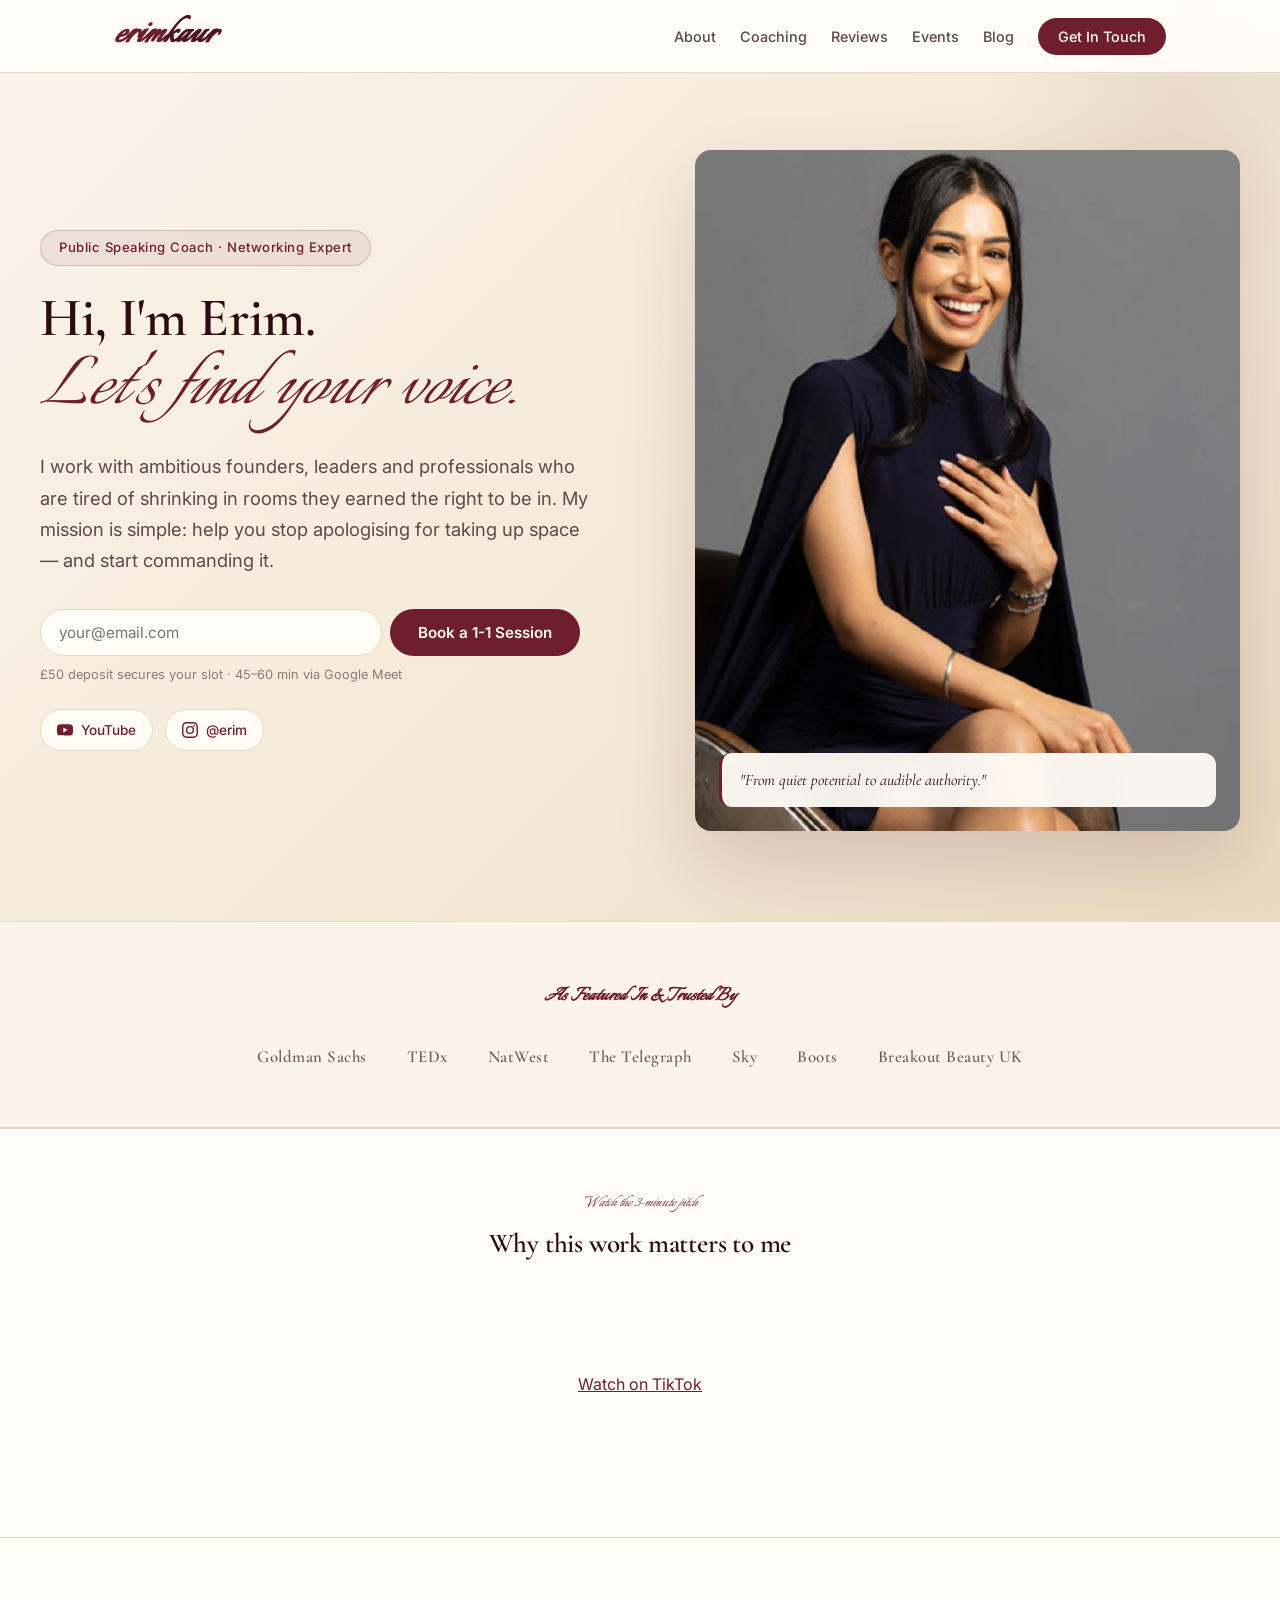
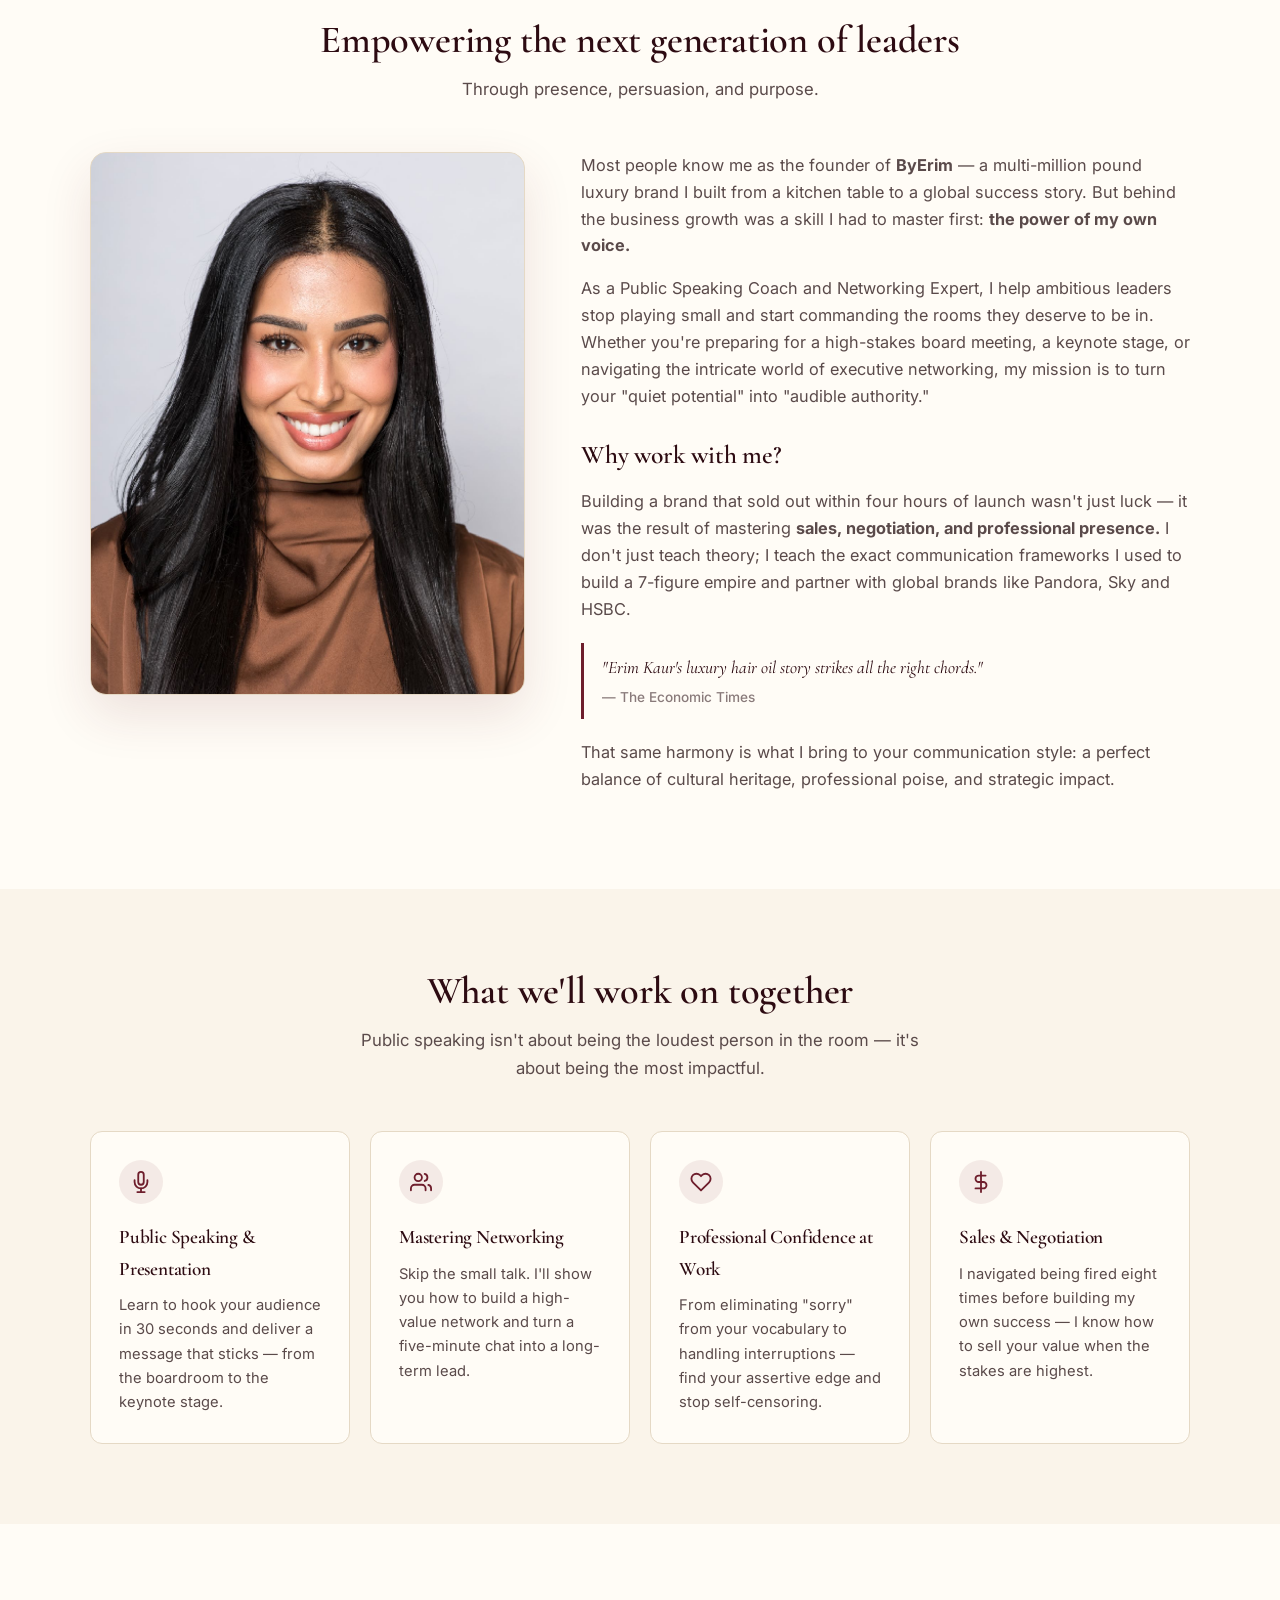
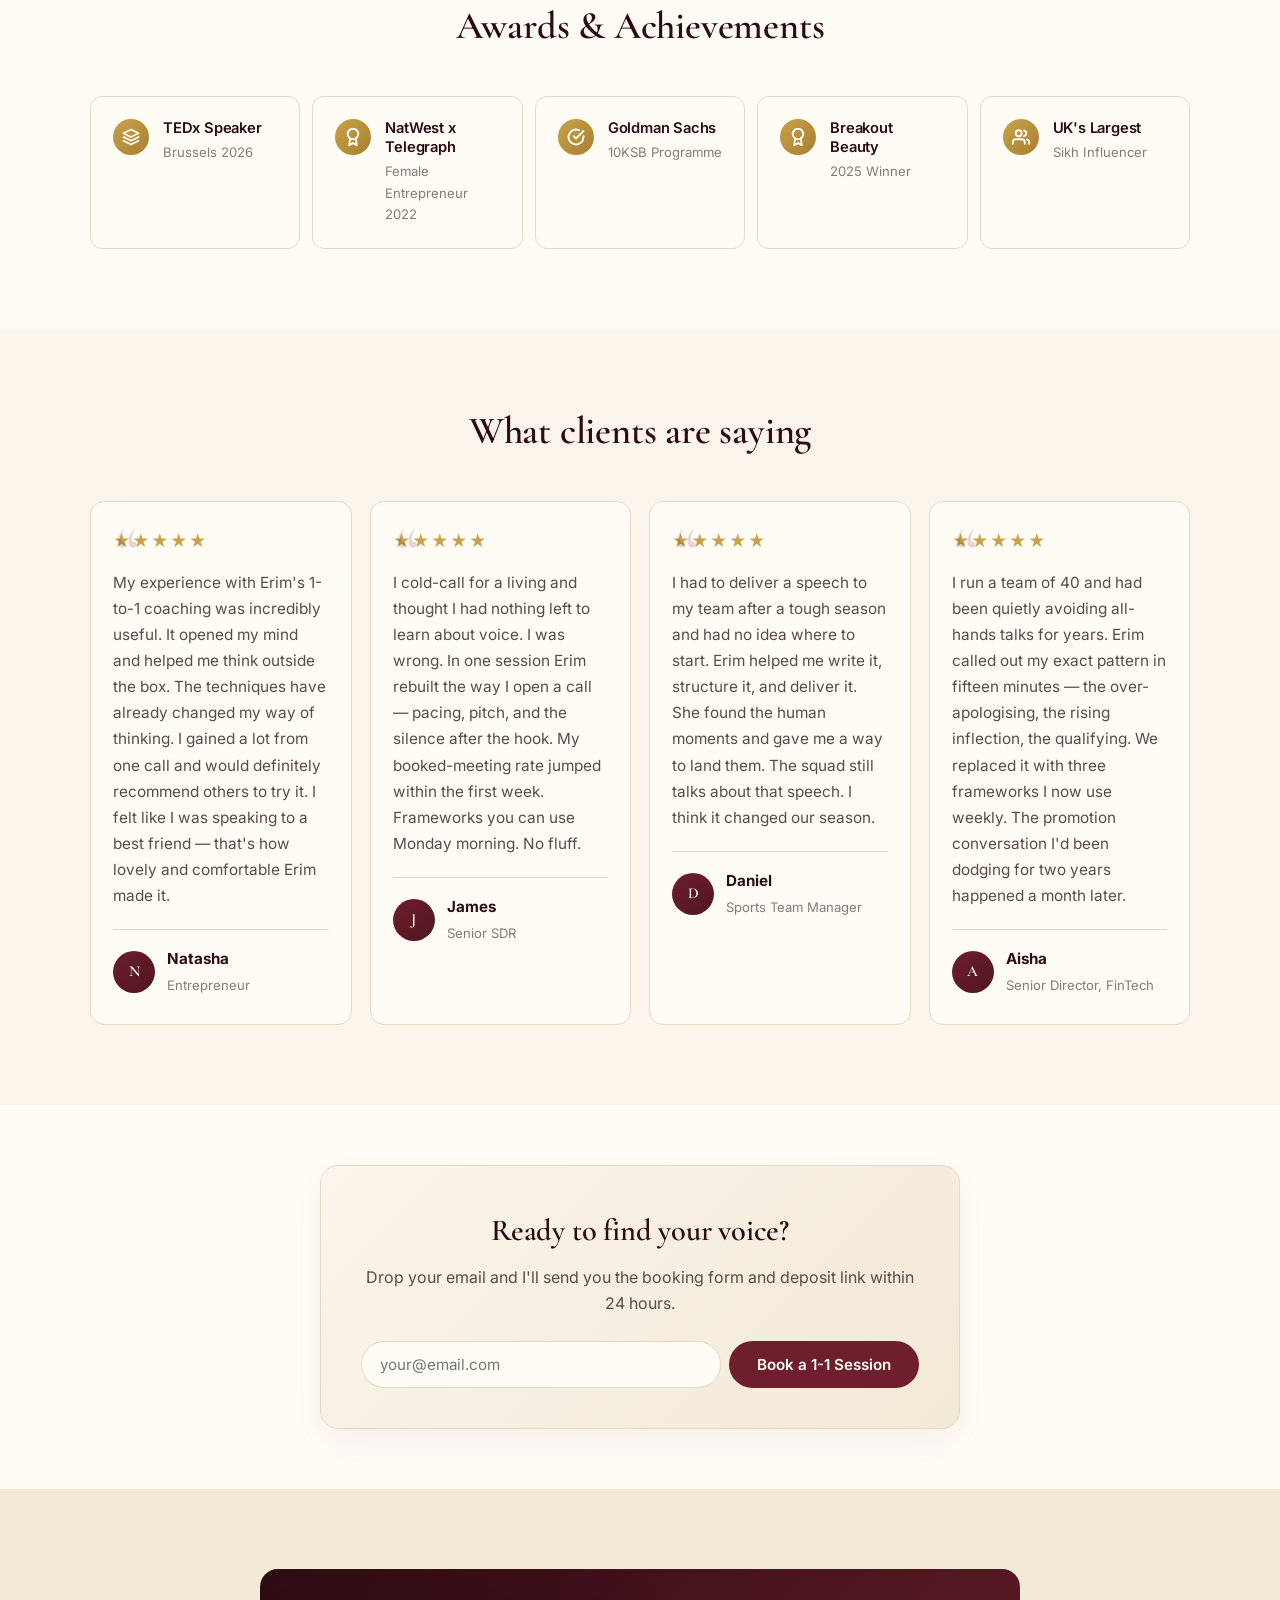
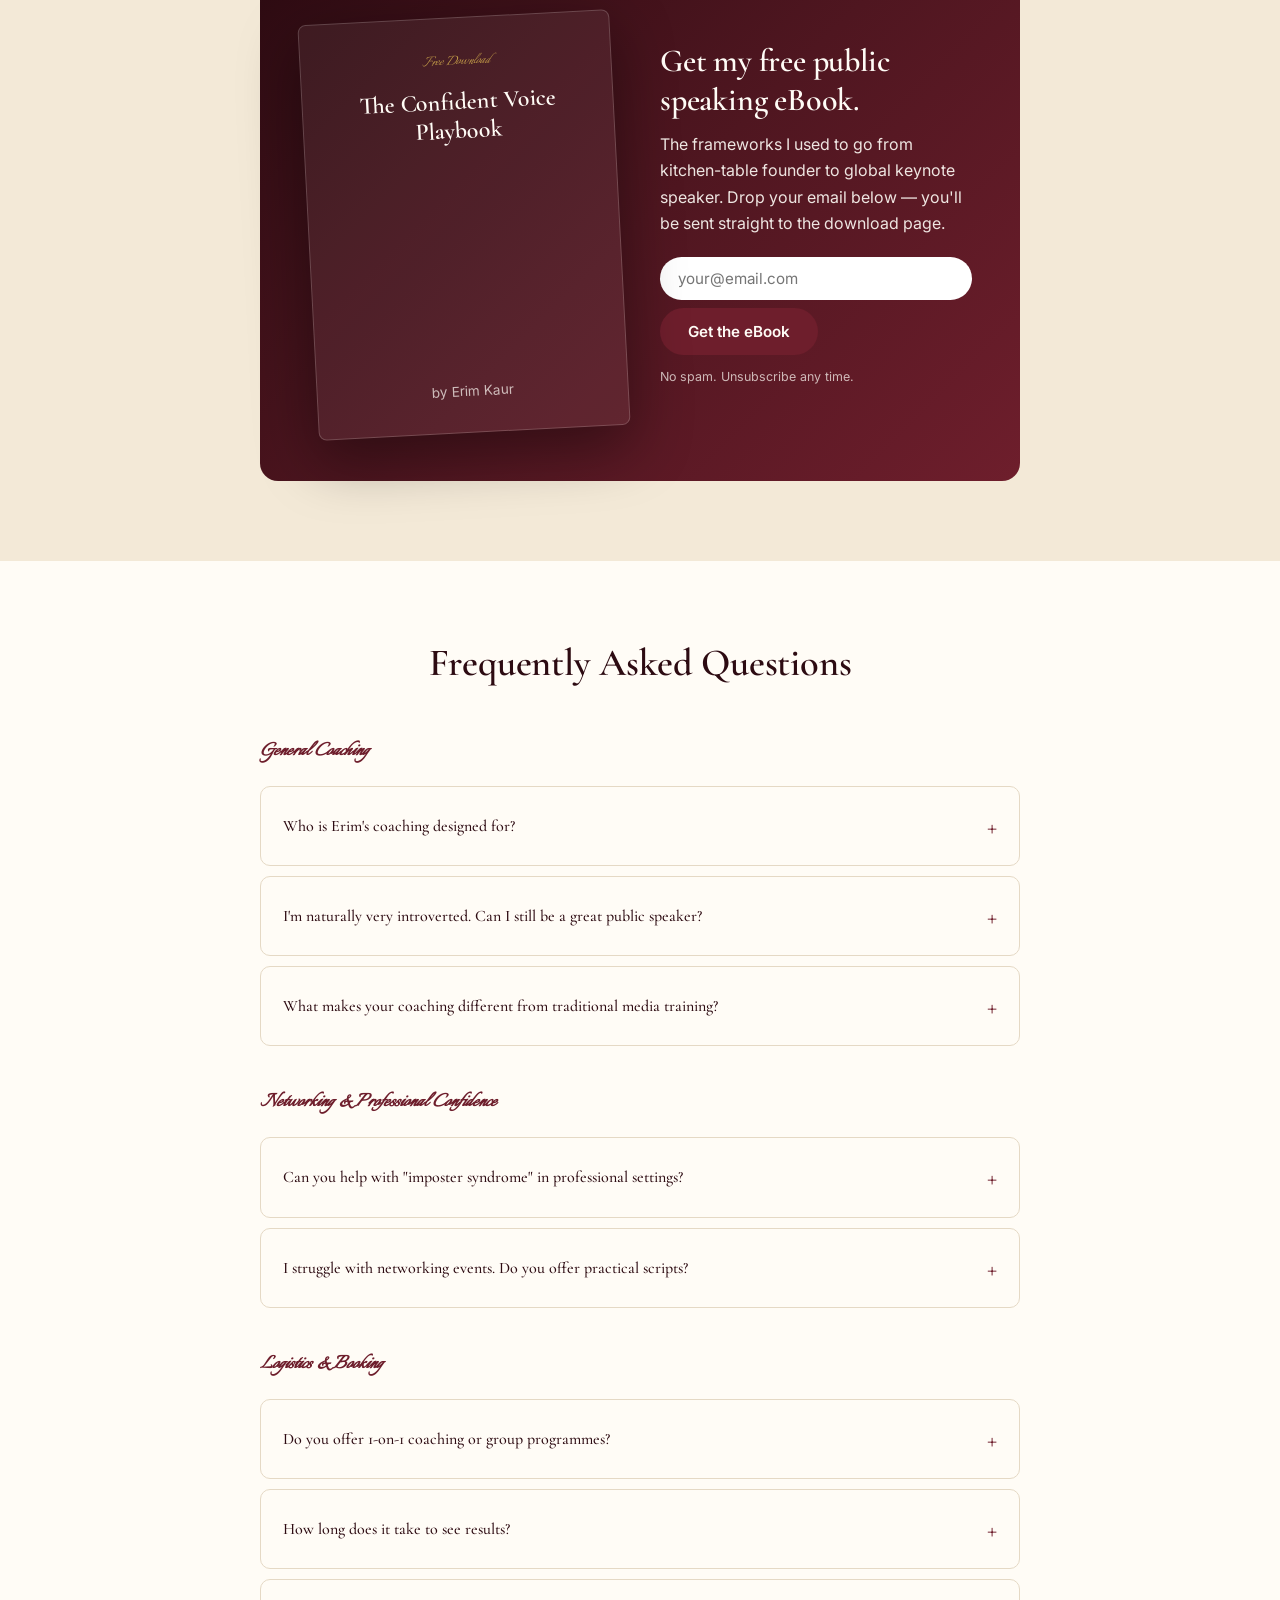
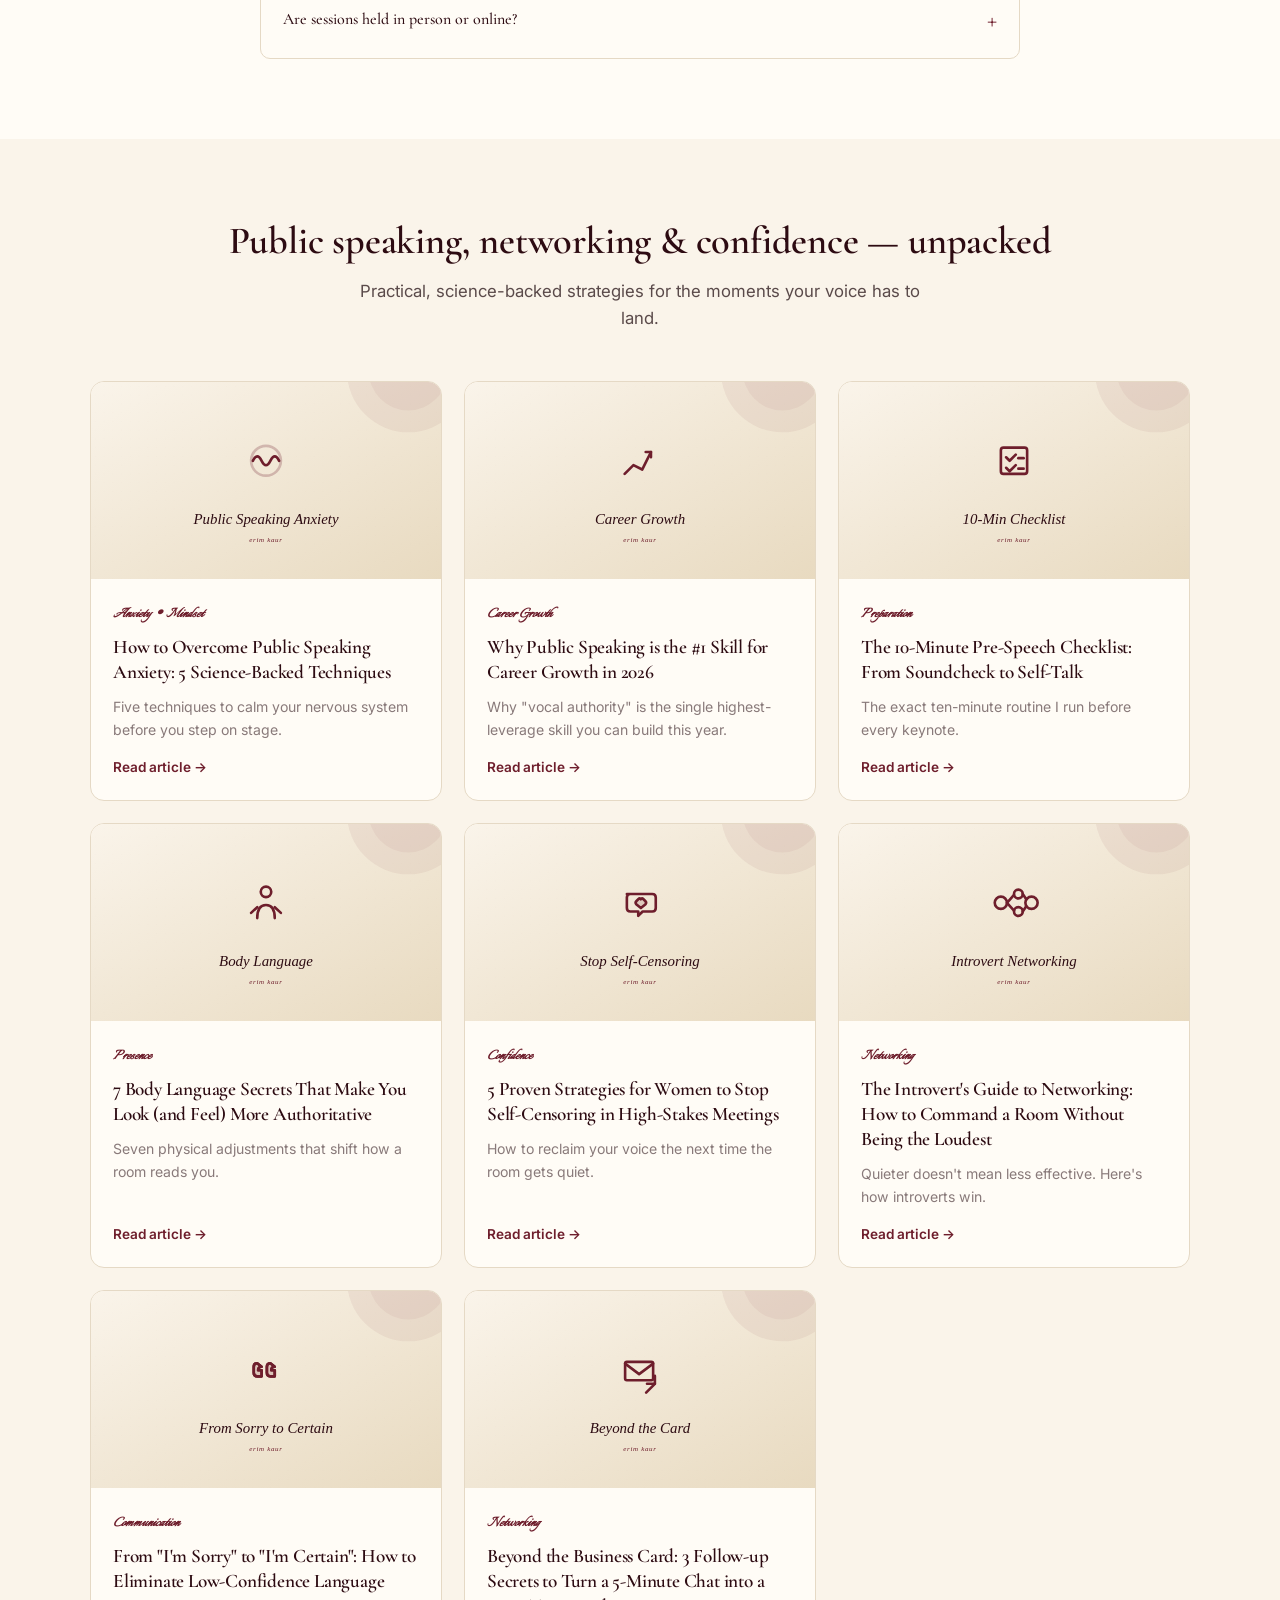
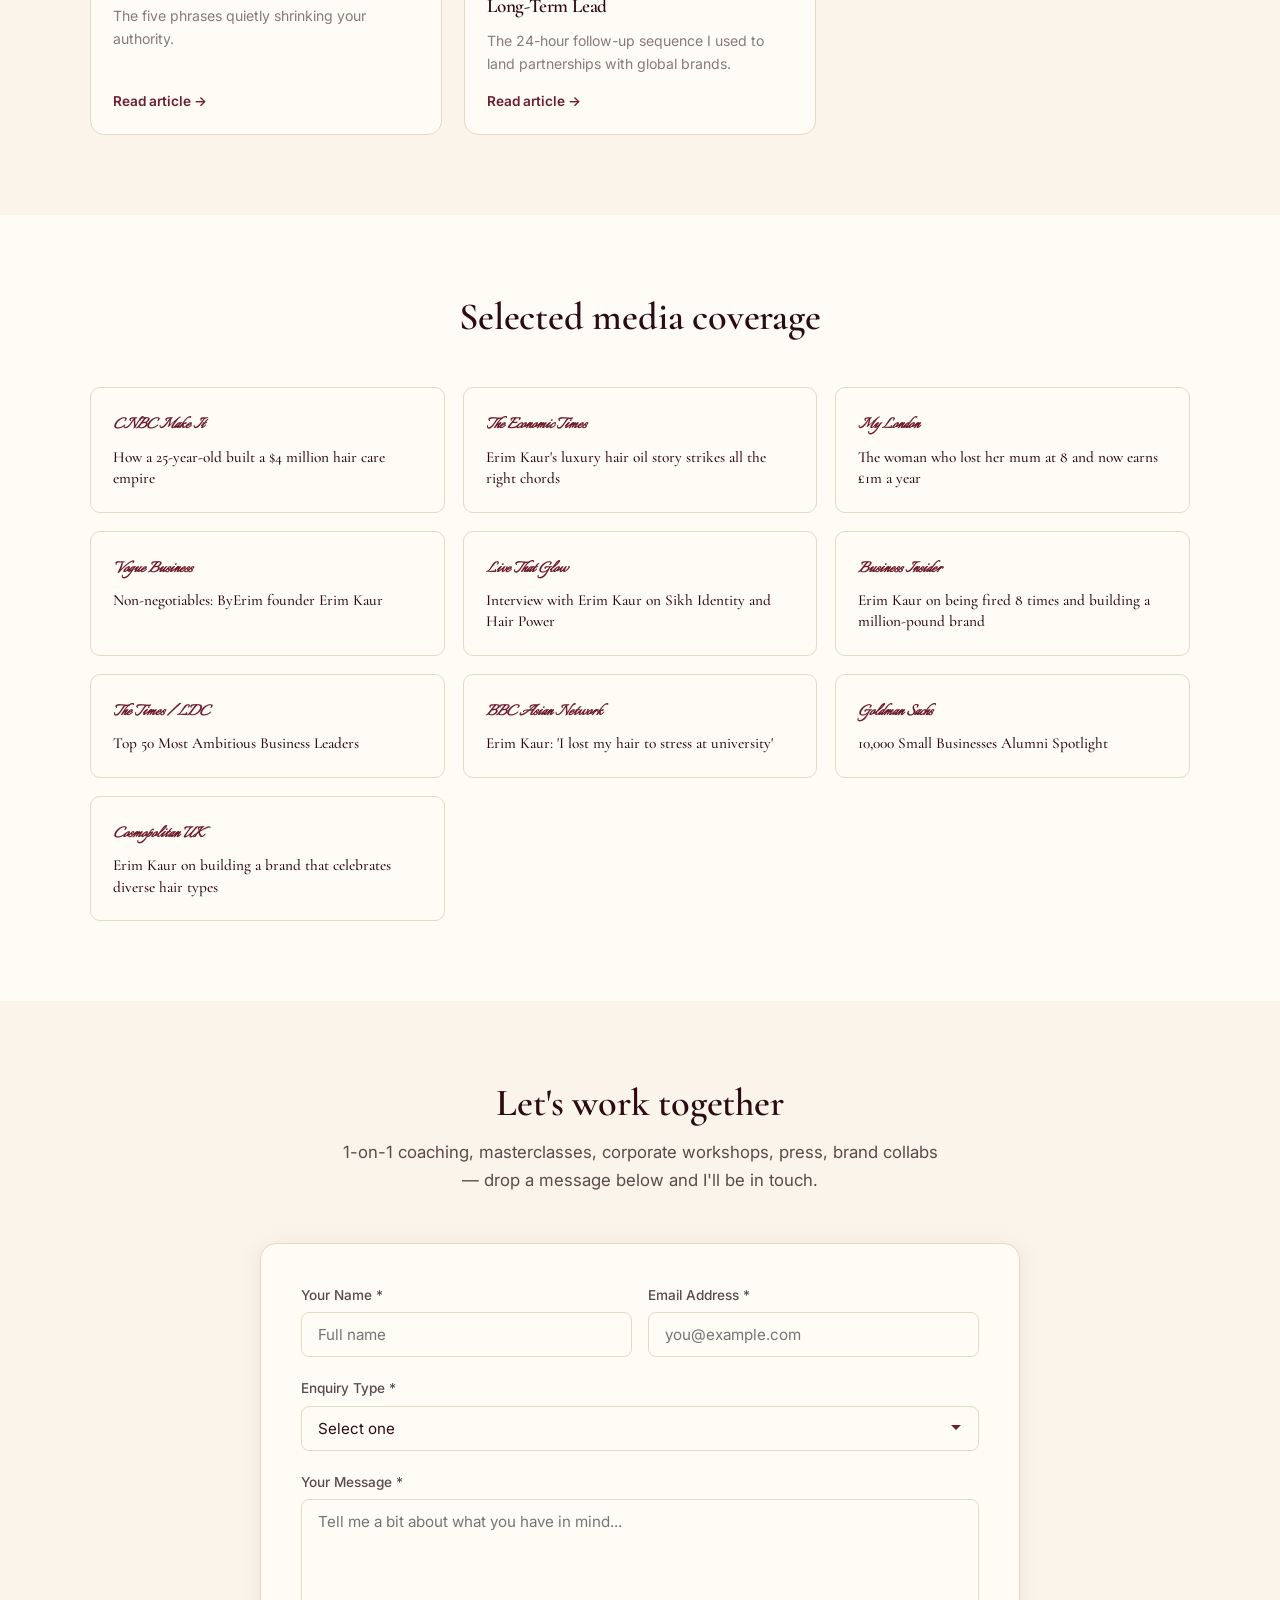
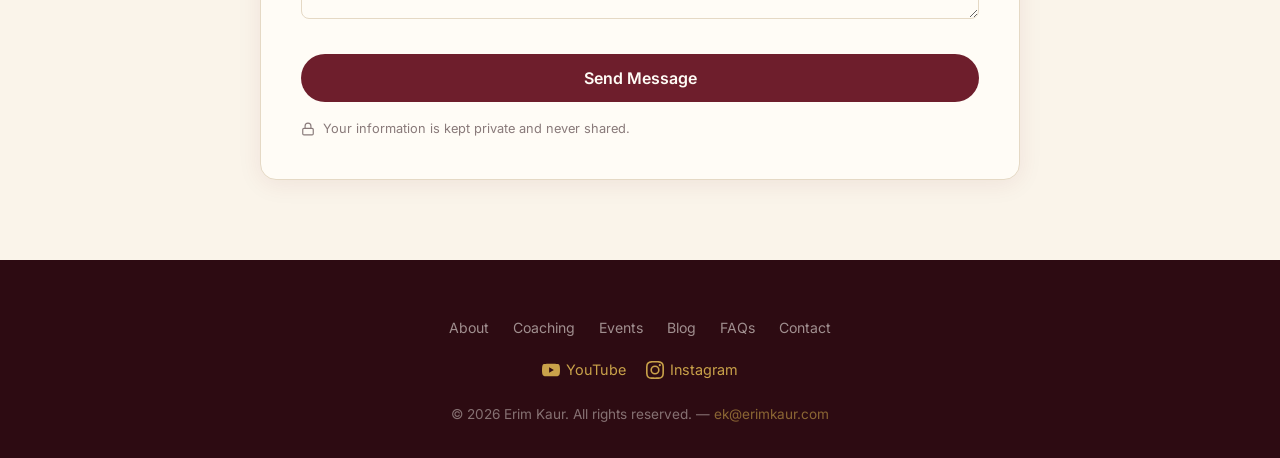
==== commit 204fd789: "v3 update Italianno font eBook download Events tab and copy refresh" ====
--- a/index.html
+++ b/index.html
@@ -5,7 +5,7 @@
     <meta name="viewport" content="width=device-width, initial-scale=1.0">
 
     <title>Erim Kaur — Find Your Voice. Lead the Room.</title>
-    <meta name="description" content="1-on-1 public speaking coaching with Erim Kaur — TEDx speaker, NatWest x Telegraph Female Entrepreneur 2022, founder of ByErim. Helping ambitious women turn quiet potential into audible authority.">
+    <meta name="description" content="1-on-1 public speaking coaching with Erim Kaur — TEDx Brussels 2026 speaker, NatWest x Telegraph Female Entrepreneur 2022, founder of ByErim. Helping ambitious leaders turn quiet potential into audible authority.">
 
     <meta property="og:title" content="Erim Kaur — Find Your Voice. Lead the Room.">
     <meta property="og:description" content="1-on-1 public speaking coaching with Erim Kaur. Trusted by Goldman Sachs, TEDx, NatWest, Sky and more.">
@@ -19,16 +19,14 @@
     <meta name="twitter:title" content="Erim Kaur — Find Your Voice. Lead the Room.">
     <meta name="twitter:description" content="1-on-1 public speaking coaching with Erim Kaur.">
     <meta name="twitter:image" content="https://erimkaur.com/images/erim-tedx.png">
-    <meta name="twitter:creator" content="@erim">
-
-    <meta name="keywords" content="Erim Kaur, public speaking coach, female public speaking coach, networking expert, executive presence, women in leadership, keynote coaching, ByErim founder, TEDx speaker, communication coach London, masterclass">
+
+    <meta name="keywords" content="Erim Kaur, public speaking coach, TEDx speaker Brussels 2026, networking expert, executive presence, leadership coaching, keynote coaching, ByErim founder, communication coach London, masterclass">
     <meta name="author" content="Erim Kaur">
     <meta name="robots" content="index, follow">
 
-    <!-- Script 'ek' favicon -->
-    <link rel="icon" type="image/svg+xml" href="data:image/svg+xml,%3Csvg xmlns='http://www.w3.org/2000/svg' viewBox='0 0 32 32'%3E%3Crect width='32' height='32' rx='6' fill='%23FAF4EA'/%3E%3Ctext x='16' y='24' text-anchor='middle' font-family='Brush Script MT, cursive' font-style='italic' font-size='22' font-weight='700' fill='%236E1E2C'%3Eek%3C/text%3E%3C/svg%3E">
-
-    <link href="https://fonts.googleapis.com/css2?family=Inter:wght@300;400;500;600;700&family=Cormorant+Garamond:ital,wght@0,400;0,500;0,600;0,700;1,400;1,600&family=Dancing+Script:wght@500;600;700&display=swap" rel="stylesheet">
+    <link rel="icon" type="image/png" href="[data-uri]">
+
+    <link href="https://fonts.googleapis.com/css2?family=Inter:wght@300;400;500;600;700&family=Cormorant+Garamond:ital,wght@0,400;0,500;0,600;0,700;1,400;1,600&family=Italianno&display=swap" rel="stylesheet">
     <link rel="stylesheet" href="assets/style.css">
 </head>
 <body>
@@ -41,7 +39,7 @@
                 <li><a href="#about">About</a></li>
                 <li><a href="#coaching">Coaching</a></li>
                 <li><a href="#reviews">Reviews</a></li>
-                <li><a href="masterclass.html">Masterclass</a></li>
+                <li><a href="masterclass.html">Events</a></li>
                 <li><a href="blog/">Blog</a></li>
                 <li><a href="#contact" class="nav-cta">Get In Touch</a></li>
             </ul>
@@ -50,29 +48,35 @@
             </div>
         </div>
     </nav>
-
-    <!-- MOBILE MENU -->
     <div class="mobile-menu" id="mobileMenu">
         <a href="#about" onclick="toggleMenu()">About</a>
         <a href="#coaching" onclick="toggleMenu()">Coaching</a>
         <a href="#reviews" onclick="toggleMenu()">Reviews</a>
-        <a href="masterclass.html">Masterclass</a>
+        <a href="masterclass.html">Events</a>
         <a href="#faqs" onclick="toggleMenu()">FAQs</a>
         <a href="blog/">Blog</a>
         <a href="#contact" onclick="toggleMenu()">Get In Touch</a>
     </div>
 
-    <!-- ============== HERO ============== -->
+    <!-- ============== HERO (with inline enquiry — form 1 of 3) ============== -->
     <section class="hero">
         <div class="hero-grid">
             <div class="hero-content">
                 <div class="hero-badge">Public Speaking Coach · Networking Expert</div>
                 <h1>Hi, I'm Erim. <br><span class="accent">Let's find your voice.</span></h1>
-                <p class="lead">I work with ambitious women, founders and leaders who are tired of shrinking in rooms they earned the right to be in. My mission is simple: help you stop apologising for taking up space — and start commanding it.</p>
-                <div class="hero-ctas">
-                    <a href="#contact" class="btn btn-accent">Book a 1-1 Session</a>
-                    <a href="masterclass.html" class="btn btn-ghost">Join the Masterclass</a>
-                </div>
+                <p class="lead">I work with ambitious founders, leaders and professionals who are tired of shrinking in rooms they earned the right to be in. My mission is simple: help you stop apologising for taking up space — and start commanding it.</p>
+
+                <form class="hero-enquiry" action="https://formsubmit.co/ek@erimkaur.com" method="POST">
+                    <input type="hidden" name="_subject" value="New enquiry from erimkaur.com (hero)">
+                    <input type="hidden" name="_captcha" value="false">
+                    <input type="hidden" name="_next" value="https://erimkaur.com/#thanks">
+                    <input type="hidden" name="enquiry_type" value="1-1 Session enquiry (hero)">
+                    <input type="text" name="_honey" style="display:none">
+                    <input type="email" name="email" placeholder="your@email.com" required>
+                    <button type="submit" class="btn btn-accent">Book a 1-1 Session</button>
+                </form>
+                <p class="hero-meta">£50 deposit secures your slot · 45–60 min via Google Meet</p>
+
                 <div class="hero-socials">
                     <a href="https://www.youtube.com/@ErimKaur" target="_blank" rel="noopener">
                         <svg viewBox="0 0 24 24" fill="currentColor"><path d="M23.498 6.186a3.016 3.016 0 0 0-2.122-2.136C19.505 3.545 12 3.545 12 3.545s-7.505 0-9.377.505A3.017 3.017 0 0 0 .502 6.186C0 8.07 0 12 0 12s0 3.93.502 5.814a3.016 3.016 0 0 0 2.122 2.136c1.871.505 9.376.505 9.376.505s7.505 0 9.377-.505a3.015 3.015 0 0 0 2.122-2.136C24 15.93 24 12 24 12s0-3.93-.502-5.814zM9.545 15.568V8.432L15.818 12l-6.273 3.568z"/></svg>
@@ -80,10 +84,6 @@
                     </a>
                     <a href="https://www.instagram.com/erim/" target="_blank" rel="noopener">
                         <svg viewBox="0 0 24 24" fill="currentColor"><path d="M12 2.163c3.204 0 3.584.012 4.85.07 3.252.148 4.771 1.691 4.919 4.919.058 1.265.069 1.645.069 4.849 0 3.205-.012 3.584-.069 4.849-.149 3.225-1.664 4.771-4.919 4.919-1.266.058-1.644.07-4.85.07-3.204 0-3.584-.012-4.849-.07-3.26-.149-4.771-1.699-4.919-4.92-.058-1.265-.07-1.644-.07-4.849 0-3.204.013-3.583.07-4.849.149-3.227 1.664-4.771 4.919-4.919 1.266-.057 1.645-.069 4.849-.069zM12 0C8.741 0 8.333.014 7.053.072 2.695.272.273 2.69.073 7.052.014 8.333 0 8.741 0 12c0 3.259.014 3.668.072 4.948.2 4.358 2.618 6.78 6.98 6.98C8.333 23.986 8.741 24 12 24c3.259 0 3.668-.014 4.948-.072 4.354-.2 6.782-2.618 6.979-6.98.059-1.28.073-1.689.073-4.948 0-3.259-.014-3.667-.072-4.947-.196-4.354-2.617-6.78-6.979-6.98C15.668.014 15.259 0 12 0zm0 5.838a6.162 6.162 0 100 12.324 6.162 6.162 0 000-12.324zM12 16a4 4 0 110-8 4 4 0 010 8zm6.406-11.845a1.44 1.44 0 100 2.881 1.44 1.44 0 000-2.881z"/></svg>
-                        @erim
-                    </a>
-                    <a href="https://www.tiktok.com/@erim" target="_blank" rel="noopener">
-                        <svg viewBox="0 0 24 24" fill="currentColor"><path d="M19.59 6.69a4.83 4.83 0 01-3.77-4.25V2h-3.45v13.67a2.89 2.89 0 01-2.88 2.5 2.89 2.89 0 01-2.89-2.89 2.89 2.89 0 012.89-2.89c.28 0 .54.04.79.1v-3.5a6.37 6.37 0 00-.79-.05A6.34 6.34 0 003.15 15.2a6.34 6.34 0 0010.86 4.48V13.4a8.16 8.16 0 005.58 2.17v-3.44a4.85 4.85 0 01-3.14-1.14 4.86 4.86 0 01-1.71-3.69V6.69h4.85z"/></svg>
                         @erim
                     </a>
                 </div>
@@ -124,12 +124,11 @@
         </div>
     </section>
 
-    <!-- ============== ABOUT / BIO ============== -->
+    <!-- ============== ABOUT / BIO (no eyebrow) ============== -->
     <section id="about">
         <div class="section-inner">
             <div class="section-header">
-                <span class="eyebrow">About Erim</span>
-                <h2>Empowering the next generation of female leaders</h2>
+                <h2>Empowering the next generation of leaders</h2>
                 <p>Through presence, persuasion, and purpose.</p>
             </div>
             <div class="about-grid">
@@ -139,7 +138,7 @@
                 <div class="about-text">
                     <p>Most people know me as the founder of <strong>ByErim</strong> — a multi-million pound luxury brand I built from a kitchen table to a global success story. But behind the business growth was a skill I had to master first: <strong>the power of my own voice.</strong></p>
 
-                    <p>As a Public Speaking Coach and Networking Expert, I help ambitious women stop playing small and start commanding the rooms they deserve to be in. Whether you're preparing for a high-stakes board meeting, a keynote stage, or navigating the intricate world of executive networking, my mission is to turn your "quiet potential" into "audible authority."</p>
+                    <p>As a Public Speaking Coach and Networking Expert, I help ambitious leaders stop playing small and start commanding the rooms they deserve to be in. Whether you're preparing for a high-stakes board meeting, a keynote stage, or navigating the intricate world of executive networking, my mission is to turn your "quiet potential" into "audible authority."</p>
 
                     <h3>Why work with me?</h3>
                     <p>Building a brand that sold out within four hours of launch wasn't just luck — it was the result of mastering <strong>sales, negotiation, and professional presence.</strong> I don't just teach theory; I teach the exact communication frameworks I used to build a 7-figure empire and partner with global brands like Pandora, Sky and HSBC.</p>
@@ -155,11 +154,10 @@
         </div>
     </section>
 
-    <!-- ============== EXPERTISE PILLARS ============== -->
+    <!-- ============== EXPERTISE PILLARS (no eyebrow) ============== -->
     <section class="section-alt" id="coaching">
         <div class="section-inner">
             <div class="section-header">
-                <span class="eyebrow">Areas of expertise</span>
                 <h2>What we'll work on together</h2>
                 <p>Public speaking isn't about being the loudest person in the room — it's about being the most impactful.</p>
             </div>
@@ -182,7 +180,7 @@
                     <div class="pillar-icon">
                         <svg width="22" height="22" viewBox="0 0 24 24" fill="none" stroke="currentColor" stroke-width="2" stroke-linecap="round" stroke-linejoin="round"><path d="M20.84 4.61a5.5 5.5 0 0 0-7.78 0L12 5.67l-1.06-1.06a5.5 5.5 0 0 0-7.78 7.78l1.06 1.06L12 21.23l7.78-7.78 1.06-1.06a5.5 5.5 0 0 0 0-7.78z"/></svg>
                     </div>
-                    <h4>Female Confidence at Work</h4>
+                    <h4>Professional Confidence at Work</h4>
                     <p>From eliminating "sorry" from your vocabulary to handling interruptions — find your assertive edge and stop self-censoring.</p>
                 </div>
                 <div class="pillar-card">
@@ -196,21 +194,29 @@
         </div>
     </section>
 
-    <!-- ============== AWARDS (4 across, 1 line) ============== -->
+    <!-- ============== AWARDS (5 across — no eyebrow) ============== -->
     <section id="awards">
         <div class="section-inner">
             <div class="section-header">
-                <span class="eyebrow">Recognition</span>
                 <h2>Awards &amp; Achievements</h2>
             </div>
             <div class="awards-row">
                 <div class="award-card">
                     <div class="award-icon">
+                        <svg width="18" height="18" viewBox="0 0 24 24" fill="none" stroke="currentColor" stroke-width="2.5" stroke-linecap="round" stroke-linejoin="round"><path d="M12 2L2 7l10 5 10-5-10-5z"/><path d="M2 17l10 5 10-5M2 12l10 5 10-5"/></svg>
+                    </div>
+                    <div>
+                        <h4>TEDx Speaker</h4>
+                        <p>Brussels 2026</p>
+                    </div>
+                </div>
+                <div class="award-card">
+                    <div class="award-icon">
                         <svg width="18" height="18" viewBox="0 0 24 24" fill="none" stroke="currentColor" stroke-width="2.5" stroke-linecap="round" stroke-linejoin="round"><circle cx="12" cy="8" r="7"/><polyline points="8.21 13.89 7 23 12 20 17 23 15.79 13.88"/></svg>
                     </div>
                     <div>
-                        <h4>NatWest x Telegraph Female Entrepreneur 2022</h4>
-                        <p>Award winner</p>
+                        <h4>NatWest x Telegraph</h4>
+                        <p>Female Entrepreneur 2022</p>
                     </div>
                 </div>
                 <div class="award-card">
@@ -218,8 +224,8 @@
                         <svg width="18" height="18" viewBox="0 0 24 24" fill="none" stroke="currentColor" stroke-width="2.5" stroke-linecap="round" stroke-linejoin="round"><path d="M22 11.08V12a10 10 0 1 1-5.93-9.14"/><polyline points="22 4 12 14.01 9 11.01"/></svg>
                     </div>
                     <div>
-                        <h4>Goldman Sachs 10KSB</h4>
-                        <p>Programme graduate</p>
+                        <h4>Goldman Sachs</h4>
+                        <p>10KSB Programme</p>
                     </div>
                 </div>
                 <div class="award-card">
@@ -227,8 +233,8 @@
                         <svg width="18" height="18" viewBox="0 0 24 24" fill="none" stroke="currentColor" stroke-width="2.5" stroke-linecap="round" stroke-linejoin="round"><circle cx="12" cy="8" r="7"/><polyline points="8.21 13.89 7 23 12 20 17 23 15.79 13.88"/></svg>
                     </div>
                     <div>
-                        <h4>Breakout Beauty 2025 Winner</h4>
-                        <p>Industry award</p>
+                        <h4>Breakout Beauty</h4>
+                        <p>2025 Winner</p>
                     </div>
                 </div>
                 <div class="award-card">
@@ -236,25 +242,24 @@
                         <svg width="18" height="18" viewBox="0 0 24 24" fill="none" stroke="currentColor" stroke-width="2.5" stroke-linecap="round" stroke-linejoin="round"><path d="M17 21v-2a4 4 0 0 0-4-4H5a4 4 0 0 0-4 4v2"/><circle cx="9" cy="7" r="4"/><path d="M23 21v-2a4 4 0 0 0-3-3.87"/><path d="M16 3.13a4 4 0 0 1 0 7.75"/></svg>
                     </div>
                     <div>
-                        <h4>UK's Largest Sikh Influencer</h4>
-                        <p>Community recognition</p>
-                    </div>
-                </div>
-            </div>
-        </div>
-    </section>
-
-    <!-- ============== TESTIMONIALS / REVIEWS (4 cards) ============== -->
+                        <h4>UK's Largest</h4>
+                        <p>Sikh Influencer</p>
+                    </div>
+                </div>
+            </div>
+        </div>
+    </section>
+
+    <!-- ============== TESTIMONIALS / REVIEWS (4 cards on 1 line) ============== -->
     <section class="section-alt" id="reviews">
         <div class="section-inner">
             <div class="section-header">
-                <span class="eyebrow">Client reviews</span>
                 <h2>What clients are saying</h2>
             </div>
             <div class="testimonials-grid">
                 <div class="testimonial-card">
                     <div class="stars">&#9733;&#9733;&#9733;&#9733;&#9733;</div>
-                    <p>My experience with Erim's 1-to-1 coaching practice was incredibly useful. It really opened my mind and helped me think outside the box when it comes to public speaking. The techniques I was taught have already changed my way of thinking, and I feel I've improved so much already. I gained a lot from just one call and would definitely recommend others to try it out too. I also felt like I was speaking to a best friend — that's how lovely and comfortable Erim made the whole experience.</p>
+                    <p>My experience with Erim's 1-to-1 coaching was incredibly useful. It opened my mind and helped me think outside the box. The techniques have already changed my way of thinking. I gained a lot from one call and would definitely recommend others to try it. I felt like I was speaking to a best friend — that's how lovely and comfortable Erim made it.</p>
                     <div class="testimonial-author">
                         <div class="author-avatar">N</div>
                         <div class="author-info">
@@ -266,19 +271,19 @@
 
                 <div class="testimonial-card">
                     <div class="stars">&#9733;&#9733;&#9733;&#9733;&#9733;</div>
-                    <p>I cold-call for a living and thought I had nothing left to learn about voice. I was wrong. In one session Erim rebuilt the way I open a call — pacing, pitch, and the silence after the hook. My booked-meeting rate jumped within the first week. The frameworks she gives you are immediately usable on Monday morning. No fluff, just sharper communication.</p>
+                    <p>I cold-call for a living and thought I had nothing left to learn about voice. I was wrong. In one session Erim rebuilt the way I open a call — pacing, pitch, and the silence after the hook. My booked-meeting rate jumped within the first week. Frameworks you can use Monday morning. No fluff.</p>
                     <div class="testimonial-author">
                         <div class="author-avatar">J</div>
                         <div class="author-info">
                             <strong>James</strong>
-                            <span>Senior SDR / Cold-Call Specialist</span>
+                            <span>Senior SDR</span>
                         </div>
                     </div>
                 </div>
 
                 <div class="testimonial-card">
                     <div class="stars">&#9733;&#9733;&#9733;&#9733;&#9733;</div>
-                    <p>I had to deliver a speech to my team after a tough season and I had no idea where to start. Erim helped me write it, structure it, and — crucially — deliver it. She found the human moments in what I was trying to say and gave me a way to land them. The squad still talks about that speech. I genuinely think it changed our season.</p>
+                    <p>I had to deliver a speech to my team after a tough season and had no idea where to start. Erim helped me write it, structure it, and deliver it. She found the human moments and gave me a way to land them. The squad still talks about that speech. I think it changed our season.</p>
                     <div class="testimonial-author">
                         <div class="author-avatar">D</div>
                         <div class="author-info">
@@ -290,7 +295,7 @@
 
                 <div class="testimonial-card">
                     <div class="stars">&#9733;&#9733;&#9733;&#9733;&#9733;</div>
-                    <p>I run a team of 40 and had been quietly avoiding all-hands talks for years. Erim called out my exact pattern in fifteen minutes — the over-apologising, the rising inflection, the need to qualify everything. We replaced it with three frameworks I now use weekly. The promotion conversation I'd been dodging for two years happened a month later.</p>
+                    <p>I run a team of 40 and had been quietly avoiding all-hands talks for years. Erim called out my exact pattern in fifteen minutes — the over-apologising, the rising inflection, the qualifying. We replaced it with three frameworks I now use weekly. The promotion conversation I'd been dodging for two years happened a month later.</p>
                     <div class="testimonial-author">
                         <div class="author-avatar">A</div>
                         <div class="author-info">
@@ -303,7 +308,26 @@
         </div>
     </section>
 
-    <!-- ============== EBOOK ============== -->
+    <!-- ============== MID-PAGE ENQUIRY (form 2 of 3) ============== -->
+    <section class="midform-section">
+        <div class="section-inner section-narrow">
+            <div class="midform-card">
+                <h3>Ready to find your voice?</h3>
+                <p>Drop your email and I'll send you the booking form and deposit link within 24 hours.</p>
+                <form class="midform" action="https://formsubmit.co/ek@erimkaur.com" method="POST">
+                    <input type="hidden" name="_subject" value="New enquiry from erimkaur.com (mid)">
+                    <input type="hidden" name="_captcha" value="false">
+                    <input type="hidden" name="_next" value="https://erimkaur.com/#thanks">
+                    <input type="hidden" name="enquiry_type" value="1-1 Session enquiry (mid-page)">
+                    <input type="text" name="_honey" style="display:none">
+                    <input type="email" name="email" placeholder="your@email.com" required>
+                    <button type="submit" class="btn btn-accent">Book a 1-1 Session</button>
+                </form>
+            </div>
+        </div>
+    </section>
+
+    <!-- ============== EBOOK (with proper download flow) ============== -->
     <section class="section-warm">
         <div class="section-inner section-narrow">
             <div class="ebook-cta">
@@ -313,27 +337,27 @@
                     <div class="cover-author">by Erim Kaur</div>
                 </div>
                 <div class="ebook-content">
-                    <h3>Get my free public speaking playbook.</h3>
-                    <p>The frameworks I used to go from kitchen-table founder to global keynote speaker — delivered straight to your inbox.</p>
+                    <h3>Get my free public speaking eBook.</h3>
+                    <p>The frameworks I used to go from kitchen-table founder to global keynote speaker. Drop your email below — you'll be sent straight to the download page.</p>
                     <form class="ebook-form" action="https://formsubmit.co/ek@erimkaur.com" method="POST">
                         <input type="hidden" name="_subject" value="New ebook download from erimkaur.com">
                         <input type="hidden" name="_captcha" value="false">
-                        <input type="hidden" name="_next" value="https://erimkaur.com/#thanks">
+                        <input type="hidden" name="_next" value="https://erimkaur.com/ebook-thank-you.html">
                         <input type="hidden" name="enquiry_type" value="Ebook Download">
                         <input type="text" name="_honey" style="display:none">
                         <input type="email" name="email" placeholder="your@email.com" required>
-                        <button type="submit" class="btn btn-accent">Send Me the Ebook</button>
+                        <button type="submit" class="btn btn-accent">Get the eBook</button>
                     </form>
-                </div>
-            </div>
-        </div>
-    </section>
-
-    <!-- ============== FAQs ============== -->
+                    <p style="font-size:0.78rem; opacity:0.7; margin-top: 12px;">No spam. Unsubscribe any time.</p>
+                </div>
+            </div>
+        </div>
+    </section>
+
+    <!-- ============== FAQs (no eyebrow) ============== -->
     <section id="faqs">
         <div class="section-inner section-narrow">
             <div class="section-header">
-                <span class="eyebrow">FAQs</span>
                 <h2>Frequently Asked Questions</h2>
             </div>
 
@@ -343,14 +367,14 @@
                 <details class="faq-item">
                     <summary>Who is Erim's coaching designed for?</summary>
                     <div class="faq-answer">
-                        <p>My coaching is specifically tailored for ambitious women, corporate leaders, and entrepreneurs who want to elevate their professional presence. Whether you are an introvert looking to find your voice in meetings or a founder preparing for a global keynote, we provide the tools to help you lead with authority.</p>
+                        <p>My coaching is tailored for ambitious professionals, corporate leaders, and entrepreneurs who want to elevate their professional presence. Whether you're an introvert looking to find your voice in meetings or a founder preparing for a global keynote, we provide the tools to help you lead with authority.</p>
                     </div>
                 </details>
 
                 <details class="faq-item">
                     <summary>I'm naturally very introverted. Can I still be a great public speaker?</summary>
                     <div class="faq-answer">
-                        <p>Absolutely. In fact, some of the world's most impactful speakers are introverts. We don't try to change your personality — we refine your "performance persona." We focus on high-impact strategies that allow you to command a room without needing to be the loudest person in it.</p>
+                        <p>Absolutely. Some of the world's most impactful speakers are introverts. We don't try to change your personality — we refine your "performance persona." We focus on high-impact strategies that allow you to command a room without needing to be the loudest person in it.</p>
                     </div>
                 </details>
 
@@ -406,27 +430,26 @@
         </div>
     </section>
 
-    <!-- ============== BLOG PREVIEW ============== -->
+    <!-- ============== BLOG PREVIEW (with cover images) ============== -->
     <section class="section-alt" id="blog">
         <div class="section-inner">
             <div class="section-header">
-                <span class="eyebrow">From the Blog</span>
                 <h2>Public speaking, networking &amp; confidence — unpacked</h2>
                 <p>Practical, science-backed strategies for the moments your voice has to land.</p>
             </div>
 
             <div class="blog-grid">
                 <a href="blog/overcome-public-speaking-anxiety.html" class="blog-card">
-                    <div class="card-thumb">Public Speaking</div>
+                    <div class="card-thumb" style="background-image: url('images/blog-anxiety.svg'); background-size: cover; background-position: center;"></div>
                     <div class="card-body">
                         <span class="card-tag">Anxiety · Mindset</span>
                         <h4>How to Overcome Public Speaking Anxiety: 5 Science-Backed Techniques</h4>
-                        <p>The five techniques I teach every coaching client to calm their nervous system before they step on stage.</p>
+                        <p>Five techniques to calm your nervous system before you step on stage.</p>
                         <span class="read-more">Read article &rarr;</span>
                     </div>
                 </a>
                 <a href="blog/public-speaking-career-growth-2026.html" class="blog-card">
-                    <div class="card-thumb">Career</div>
+                    <div class="card-thumb" style="background-image: url('images/blog-career.svg'); background-size: cover; background-position: center;"></div>
                     <div class="card-body">
                         <span class="card-tag">Career Growth</span>
                         <h4>Why Public Speaking is the #1 Skill for Career Growth in 2026</h4>
@@ -435,25 +458,25 @@
                     </div>
                 </a>
                 <a href="blog/10-minute-pre-speech-checklist.html" class="blog-card">
-                    <div class="card-thumb">Checklist</div>
+                    <div class="card-thumb" style="background-image: url('images/blog-checklist.svg'); background-size: cover; background-position: center;"></div>
                     <div class="card-body">
                         <span class="card-tag">Preparation</span>
                         <h4>The 10-Minute Pre-Speech Checklist: From Soundcheck to Self-Talk</h4>
-                        <p>The exact ten-minute routine I run before every keynote. Steal it.</p>
+                        <p>The exact ten-minute routine I run before every keynote.</p>
                         <span class="read-more">Read article &rarr;</span>
                     </div>
                 </a>
                 <a href="blog/body-language-secrets.html" class="blog-card">
-                    <div class="card-thumb">Body Language</div>
+                    <div class="card-thumb" style="background-image: url('images/blog-body.svg'); background-size: cover; background-position: center;"></div>
                     <div class="card-body">
                         <span class="card-tag">Presence</span>
                         <h4>7 Body Language Secrets That Make You Look (and Feel) More Authoritative</h4>
-                        <p>Seven small physical adjustments that shift how a room reads you in seconds.</p>
+                        <p>Seven physical adjustments that shift how a room reads you.</p>
                         <span class="read-more">Read article &rarr;</span>
                     </div>
                 </a>
                 <a href="blog/women-stop-self-censoring.html" class="blog-card">
-                    <div class="card-thumb">Women in Leadership</div>
+                    <div class="card-thumb" style="background-image: url('images/blog-leadership.svg'); background-size: cover; background-position: center;"></div>
                     <div class="card-body">
                         <span class="card-tag">Confidence</span>
                         <h4>5 Proven Strategies for Women to Stop Self-Censoring in High-Stakes Meetings</h4>
@@ -462,25 +485,25 @@
                     </div>
                 </a>
                 <a href="blog/introvert-networking-guide.html" class="blog-card">
-                    <div class="card-thumb">Networking</div>
+                    <div class="card-thumb" style="background-image: url('images/blog-networking.svg'); background-size: cover; background-position: center;"></div>
                     <div class="card-body">
                         <span class="card-tag">Networking</span>
                         <h4>The Introvert's Guide to Networking: How to Command a Room Without Being the Loudest</h4>
-                        <p>Quieter doesn't mean less effective. Here's how introverts win at networking.</p>
+                        <p>Quieter doesn't mean less effective. Here's how introverts win.</p>
                         <span class="read-more">Read article &rarr;</span>
                     </div>
                 </a>
                 <a href="blog/from-sorry-to-certain.html" class="blog-card">
-                    <div class="card-thumb">Language</div>
+                    <div class="card-thumb" style="background-image: url('images/blog-language.svg'); background-size: cover; background-position: center;"></div>
                     <div class="card-body">
                         <span class="card-tag">Communication</span>
                         <h4>From "I'm Sorry" to "I'm Certain": How to Eliminate Low-Confidence Language</h4>
-                        <p>The five phrases quietly shrinking your authority — and what to say instead.</p>
+                        <p>The five phrases quietly shrinking your authority.</p>
                         <span class="read-more">Read article &rarr;</span>
                     </div>
                 </a>
                 <a href="blog/beyond-the-business-card.html" class="blog-card">
-                    <div class="card-thumb">Follow-up</div>
+                    <div class="card-thumb" style="background-image: url('images/blog-followup.svg'); background-size: cover; background-position: center;"></div>
                     <div class="card-body">
                         <span class="card-tag">Networking</span>
                         <h4>Beyond the Business Card: 3 Follow-up Secrets to Turn a 5-Minute Chat into a Long-Term Lead</h4>
@@ -496,7 +519,6 @@
     <section id="press">
         <div class="section-inner">
             <div class="section-header">
-                <span class="eyebrow">In the Press</span>
                 <h2>Selected media coverage</h2>
             </div>
             <div class="press-grid">
@@ -514,11 +536,10 @@
         </div>
     </section>
 
-    <!-- ============== CONTACT (consolidated, single form) ============== -->
+    <!-- ============== CONTACT (form 3 of 3 — full form, no phone) ============== -->
     <section class="section-alt" id="contact">
         <div class="section-inner section-narrow">
             <div class="section-header">
-                <span class="eyebrow">Get in touch</span>
                 <h2>Let's work together</h2>
                 <p>1-on-1 coaching, masterclasses, corporate workshops, press, brand collabs — drop a message below and I'll be in touch.</p>
             </div>
@@ -526,7 +547,7 @@
                 <form id="contactForm" action="https://formsubmit.co/ek@erimkaur.com" method="POST">
                     <input type="hidden" name="_subject" value="New enquiry from erimkaur.com">
                     <input type="hidden" name="_captcha" value="false">
-                    <input type="hidden" name="_next" value="https://erimkaur.com/#contact">
+                    <input type="hidden" name="_next" value="https://erimkaur.com/#thanks">
                     <input type="text" name="_honey" style="display:none">
 
                     <div class="form-row">
@@ -539,24 +560,18 @@
                             <input type="email" id="email" name="email" placeholder="you@example.com" required>
                         </div>
                     </div>
-                    <div class="form-row">
-                        <div class="form-group">
-                            <label for="phone">Phone Number</label>
-                            <input type="tel" id="phone" name="phone" placeholder="Optional">
-                        </div>
-                        <div class="form-group">
-                            <label for="enquiry">Enquiry Type *</label>
-                            <select id="enquiry" name="enquiry_type" required>
-                                <option value="" disabled selected>Select one</option>
-                                <option value="1-1 Session">1-1 Session</option>
-                                <option value="Masterclass / Group Programme">Masterclass / Group Programme</option>
-                                <option value="Corporate Workshop">Corporate Workshop</option>
-                                <option value="Keynote / Speaking Engagement">Keynote / Speaking Engagement</option>
-                                <option value="Brand Collaboration">Brand Collaboration</option>
-                                <option value="Press / Media">Press / Media</option>
-                                <option value="General Enquiry">General Enquiry</option>
-                            </select>
-                        </div>
+                    <div class="form-group">
+                        <label for="enquiry">Enquiry Type *</label>
+                        <select id="enquiry" name="enquiry_type" required>
+                            <option value="" disabled selected>Select one</option>
+                            <option value="1-1 Session">1-1 Session</option>
+                            <option value="Masterclass / Group Programme">Masterclass / Group Programme</option>
+                            <option value="Corporate Workshop">Corporate Workshop</option>
+                            <option value="Keynote / Speaking Engagement">Keynote / Speaking Engagement</option>
+                            <option value="Brand Collaboration">Brand Collaboration</option>
+                            <option value="Press / Media">Press / Media</option>
+                            <option value="General Enquiry">General Enquiry</option>
+                        </select>
                     </div>
                     <div class="form-group">
                         <label for="message">Your Message *</label>
@@ -578,7 +593,7 @@
             <div class="footer-nav">
                 <a href="#about">About</a>
                 <a href="#coaching">Coaching</a>
-                <a href="masterclass.html">Masterclass</a>
+                <a href="masterclass.html">Events</a>
                 <a href="blog/">Blog</a>
                 <a href="#faqs">FAQs</a>
                 <a href="#contact">Contact</a>
@@ -591,10 +606,6 @@
                 <a href="https://www.instagram.com/erim/" target="_blank" rel="noopener">
                     <svg viewBox="0 0 24 24" fill="currentColor"><path d="M12 2.163c3.204 0 3.584.012 4.85.07 3.252.148 4.771 1.691 4.919 4.919.058 1.265.069 1.645.069 4.849 0 3.205-.012 3.584-.069 4.849-.149 3.225-1.664 4.771-4.919 4.919-1.266.058-1.644.07-4.85.07-3.204 0-3.584-.012-4.849-.07-3.26-.149-4.771-1.699-4.919-4.92-.058-1.265-.07-1.644-.07-4.849 0-3.204.013-3.583.07-4.849.149-3.227 1.664-4.771 4.919-4.919 1.266-.057 1.645-.069 4.849-.069zM12 0C8.741 0 8.333.014 7.053.072 2.695.272.273 2.69.073 7.052.014 8.333 0 8.741 0 12c0 3.259.014 3.668.072 4.948.2 4.358 2.618 6.78 6.98 6.98C8.333 23.986 8.741 24 12 24c3.259 0 3.668-.014 4.948-.072 4.354-.2 6.782-2.618 6.979-6.98.059-1.28.073-1.689.073-4.948 0-3.259-.014-3.667-.072-4.947-.196-4.354-2.617-6.78-6.979-6.98C15.668.014 15.259 0 12 0zm0 5.838a6.162 6.162 0 100 12.324 6.162 6.162 0 000-12.324zM12 16a4 4 0 110-8 4 4 0 010 8zm6.406-11.845a1.44 1.44 0 100 2.881 1.44 1.44 0 000-2.881z"/></svg>
                     Instagram
-                </a>
-                <a href="https://www.tiktok.com/@erim" target="_blank" rel="noopener">
-                    <svg viewBox="0 0 24 24" fill="currentColor"><path d="M19.59 6.69a4.83 4.83 0 01-3.77-4.25V2h-3.45v13.67a2.89 2.89 0 01-2.88 2.5 2.89 2.89 0 01-2.89-2.89 2.89 2.89 0 012.89-2.89c.28 0 .54.04.79.1v-3.5a6.37 6.37 0 00-.79-.05A6.34 6.34 0 003.15 15.2a6.34 6.34 0 0010.86 4.48V13.4a8.16 8.16 0 005.58 2.17v-3.44a4.85 4.85 0 01-3.14-1.14 4.86 4.86 0 01-1.71-3.69V6.69h4.85z"/></svg>
-                    TikTok
                 </a>
             </div>
             <p>&copy; 2026 Erim Kaur. All rights reserved. &mdash; <a href="mailto:ek@erimkaur.com">ek@erimkaur.com</a></p>
--- a/assets/style.css
+++ b/assets/style.css
@@ -50,7 +50,7 @@
 
 /* === Heading font: italic script handwriting === */
 .script {
-    font-family: 'Dancing Script', 'Pinyon Script', cursive;
+    font-family: 'Italianno', 'Pinyon Script', cursive;
     font-style: italic;
     font-weight: 600;
 }
@@ -76,9 +76,9 @@
     height: 72px;
 }
 .logo {
-    font-family: 'Dancing Script', cursive;
+    font-family: 'Italianno', cursive;
     font-style: italic; font-weight: 700;
-    font-size: 2rem; color: var(--burgundy);
+    font-size: 2.6rem; color: var(--burgundy);
     text-decoration: none; letter-spacing: 0;
     line-height: 1;
 }
@@ -154,10 +154,11 @@
     line-height: 1.05; margin-bottom: 22px;
 }
 .hero h1 .accent {
-    font-family: 'Dancing Script', cursive;
-    font-style: italic; font-weight: 700;
+    font-family: 'Italianno', cursive;
+    font-style: italic; font-weight: 400;
     color: var(--burgundy);
-    font-size: 1.15em;
+    font-size: 1.6em;
+    line-height: 0.95;
 }
 .hero p.lead {
     font-size: 1.15rem; line-height: 1.7;
@@ -233,7 +234,7 @@
     color: var(--burgundy-deep);
 }
 .pitch-inner .pitch-eyebrow {
-    font-family: 'Dancing Script', cursive;
+    font-family: 'Italianno', cursive;
     font-style: italic; font-size: 1.1rem;
     color: var(--burgundy); margin-bottom: 4px;
 }
@@ -249,7 +250,7 @@
 .section-header { text-align: center; margin-bottom: 48px; }
 .section-header .eyebrow {
     display: inline-block;
-    font-family: 'Dancing Script', cursive;
+    font-family: 'Italianno', cursive;
     font-style: italic; font-weight: 600;
     font-size: 1.4rem; color: var(--burgundy);
     margin-bottom: 6px;
@@ -331,7 +332,7 @@
 }
 .logo-strip-inner { max-width: 1100px; margin: 0 auto; text-align: center; }
 .logo-strip h3 {
-    font-family: 'Dancing Script', cursive;
+    font-family: 'Italianno', cursive;
     font-style: italic; font-weight: 600;
     font-size: 1.4rem; color: var(--burgundy);
     margin-bottom: 28px;
@@ -353,8 +354,11 @@
 /* ===== AWARDS ===== */
 .awards-row {
     display: grid;
-    grid-template-columns: repeat(4, 1fr);
-    gap: 16px;
+    grid-template-columns: repeat(5, 1fr);
+    gap: 12px;
+}
+@media (max-width: 1100px) {
+    .awards-row { grid-template-columns: repeat(3, 1fr); }
 }
 .award-card {
     background: var(--ivory); border: 1px solid var(--border);
@@ -372,14 +376,21 @@
 
 /* ===== TESTIMONIALS ===== */
 .testimonials-grid {
-    display: grid; grid-template-columns: repeat(auto-fit, minmax(300px, 1fr));
-    gap: 22px;
+    display: grid; grid-template-columns: repeat(4, 1fr);
+    gap: 18px;
+}
+@media (max-width: 1100px) {
+    .testimonials-grid { grid-template-columns: repeat(2, 1fr); }
+}
+@media (max-width: 600px) {
+    .testimonials-grid { grid-template-columns: 1fr; }
 }
 .testimonial-card {
     background: var(--ivory); border: 1px solid var(--border);
-    border-radius: 14px; padding: 30px;
+    border-radius: 14px; padding: 26px 22px;
     position: relative;
 }
+.testimonial-card p { font-size: 0.92rem; }
 .testimonial-card::before {
     content: '\201C'; font-family: 'Cormorant Garamond', serif;
     font-size: 4.5rem; color: var(--burgundy); line-height: 1;
@@ -410,7 +421,7 @@
 /* ===== FAQ ===== */
 .faq-list { display: flex; flex-direction: column; gap: 10px; }
 .faq-group-title {
-    font-family: 'Dancing Script', cursive;
+    font-family: 'Italianno', cursive;
     font-style: italic; font-weight: 600;
     font-size: 1.4rem; color: var(--burgundy);
     margin: 28px 0 6px;
@@ -458,7 +469,7 @@
     transform: rotate(-3deg);
 }
 .ebook-cover .cover-eyebrow {
-    font-family: 'Dancing Script', cursive;
+    font-family: 'Italianno', cursive;
     font-style: italic; font-size: 1rem;
     color: var(--gold); margin-bottom: 14px;
 }
@@ -490,7 +501,7 @@
 }
 .press-item:hover { transform: translateY(-2px); box-shadow: 0 8px 20px rgba(110, 30, 44, 0.08); border-color: var(--burgundy); }
 .press-item .outlet {
-    font-family: 'Dancing Script', cursive;
+    font-family: 'Italianno', cursive;
     font-style: italic; font-weight: 600;
     font-size: 1.15rem; color: var(--burgundy); margin-bottom: 6px;
 }
@@ -516,13 +527,13 @@
     background: linear-gradient(135deg, var(--burgundy-deep) 0%, var(--burgundy) 100%);
     color: var(--cream-warm);
     display: flex; align-items: center; justify-content: center;
-    font-family: 'Dancing Script', cursive;
+    font-family: 'Italianno', cursive;
     font-style: italic; font-weight: 600;
     font-size: 1.3rem;
 }
 .blog-card .card-body { padding: 22px; flex: 1; display: flex; flex-direction: column; }
 .blog-card .card-tag {
-    font-family: 'Dancing Script', cursive;
+    font-family: 'Italianno', cursive;
     font-style: italic; font-weight: 600;
     font-size: 1rem; color: var(--burgundy); margin-bottom: 8px;
 }
@@ -612,7 +623,7 @@
     padding: 130px 24px 80px;
 }
 .article .article-eyebrow {
-    font-family: 'Dancing Script', cursive;
+    font-family: 'Italianno', cursive;
     font-style: italic; font-weight: 600;
     font-size: 1.3rem; color: var(--burgundy);
     margin-bottom: 14px; display: block;
@@ -671,7 +682,7 @@
 }
 .event-hero-inner { max-width: 760px; margin: 0 auto; position: relative; z-index: 1; }
 .event-eyebrow {
-    font-family: 'Dancing Script', cursive;
+    font-family: 'Italianno', cursive;
     font-style: italic; font-weight: 600;
     font-size: 1.3rem; color: var(--gold);
     margin-bottom: 10px;
@@ -682,7 +693,7 @@
     line-height: 1.1; margin-bottom: 18px;
 }
 .event-hero .host {
-    font-family: 'Dancing Script', cursive;
+    font-family: 'Italianno', cursive;
     font-style: italic; font-weight: 600;
     font-size: 1.5rem; color: var(--gold);
     margin-bottom: 28px;
@@ -702,7 +713,7 @@
     border-radius: 14px; padding: 18px 26px; min-width: 160px;
 }
 .event-detail .label {
-    font-family: 'Dancing Script', cursive;
+    font-family: 'Italianno', cursive;
     font-style: italic; font-size: 1rem;
     color: var(--gold); margin-bottom: 4px;
 }
@@ -715,7 +726,7 @@
     margin-bottom: 20px; text-align: center;
 }
 .event-content .phase-eyebrow {
-    font-family: 'Dancing Script', cursive;
+    font-family: 'Italianno', cursive;
     font-style: italic; font-weight: 600;
     font-size: 1.4rem; color: var(--burgundy);
     text-align: center; margin-bottom: 6px;
@@ -791,3 +802,70 @@
     .event-hero h1 { font-size: 2.2rem; }
     .awards-row { grid-template-columns: 1fr; }
 }
+
+/* ===== HERO ENQUIRY (form 1) ===== */
+.hero-enquiry {
+    display: flex; gap: 8px; flex-wrap: wrap;
+    margin-bottom: 8px; max-width: 540px;
+}
+.hero-enquiry input[type="email"] {
+    flex: 1; min-width: 220px;
+    padding: 13px 18px;
+    border: 1.5px solid var(--border);
+    border-radius: 100px;
+    font-family: inherit; font-size: 0.95rem;
+    background: var(--ivory);
+}
+.hero-enquiry input[type="email"]:focus {
+    outline: none; border-color: var(--burgundy);
+    box-shadow: 0 0 0 3px rgba(110, 30, 44, 0.12);
+}
+.hero-meta {
+    font-size: 0.8rem; color: var(--text-light);
+    margin-bottom: 24px;
+}
+
+/* ===== MID-PAGE ENQUIRY CARD (form 2) ===== */
+.midform-section {
+    padding: 60px 24px; background: var(--ivory);
+}
+.midform-card {
+    background: linear-gradient(135deg, var(--cream) 0%, var(--cream-warm) 100%);
+    border: 1px solid var(--border);
+    border-radius: 18px;
+    padding: 40px;
+    text-align: center;
+    max-width: 640px; margin: 0 auto;
+    box-shadow: 0 12px 36px rgba(110, 30, 44, 0.06);
+}
+.midform-card h3 {
+    font-family: 'Cormorant Garamond', serif;
+    font-size: 1.9rem; font-weight: 600;
+    color: var(--burgundy-deep);
+    margin-bottom: 8px;
+}
+.midform-card p {
+    color: var(--text-secondary);
+    margin-bottom: 24px;
+    font-size: 1rem;
+}
+.midform {
+    display: flex; gap: 8px; flex-wrap: wrap;
+    justify-content: center;
+}
+.midform input[type="email"] {
+    flex: 1; min-width: 220px;
+    padding: 13px 18px;
+    border: 1.5px solid var(--border);
+    border-radius: 100px;
+    font-family: inherit; font-size: 0.95rem;
+    background: var(--ivory);
+}
+.midform input[type="email"]:focus {
+    outline: none; border-color: var(--burgundy);
+}
+
+/* Blog thumb images: keep aspect-ratio when using background-image */
+.blog-card .card-thumb[style*="background-image"] {
+    color: transparent;
+}
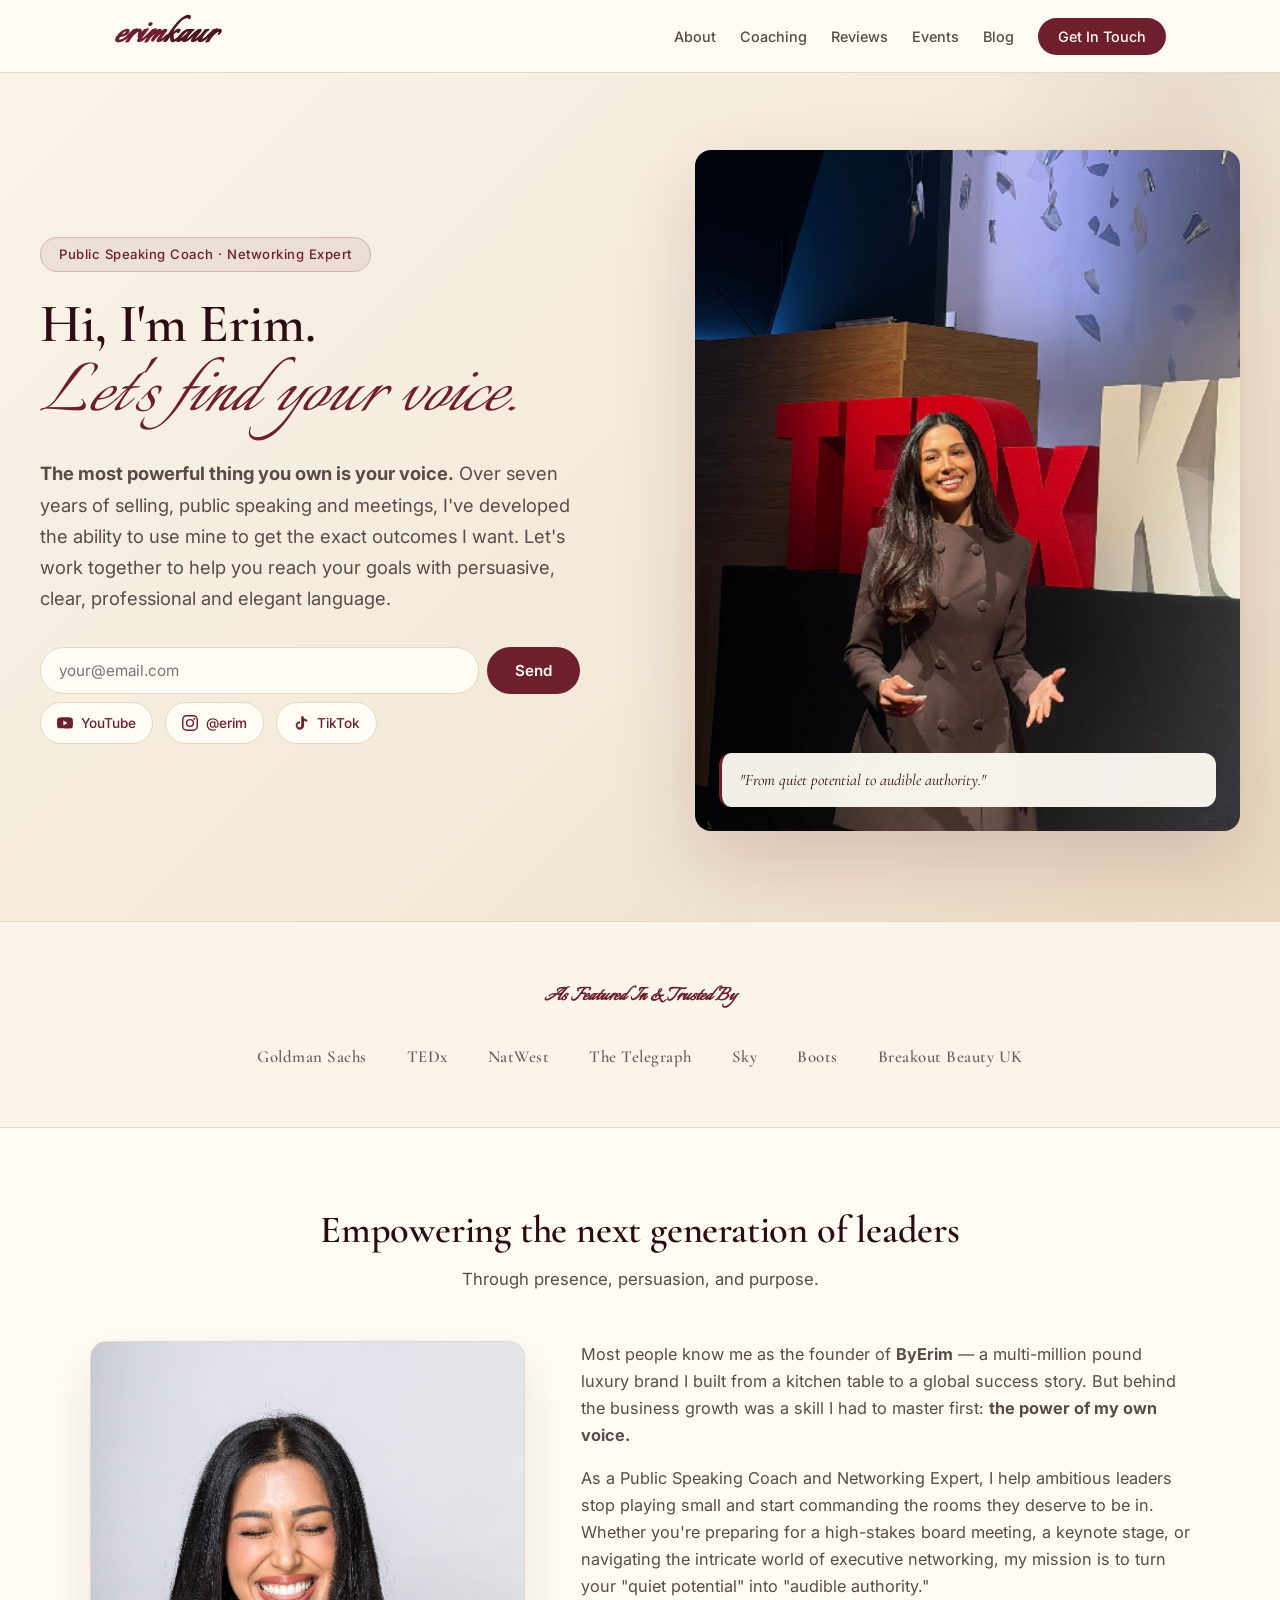
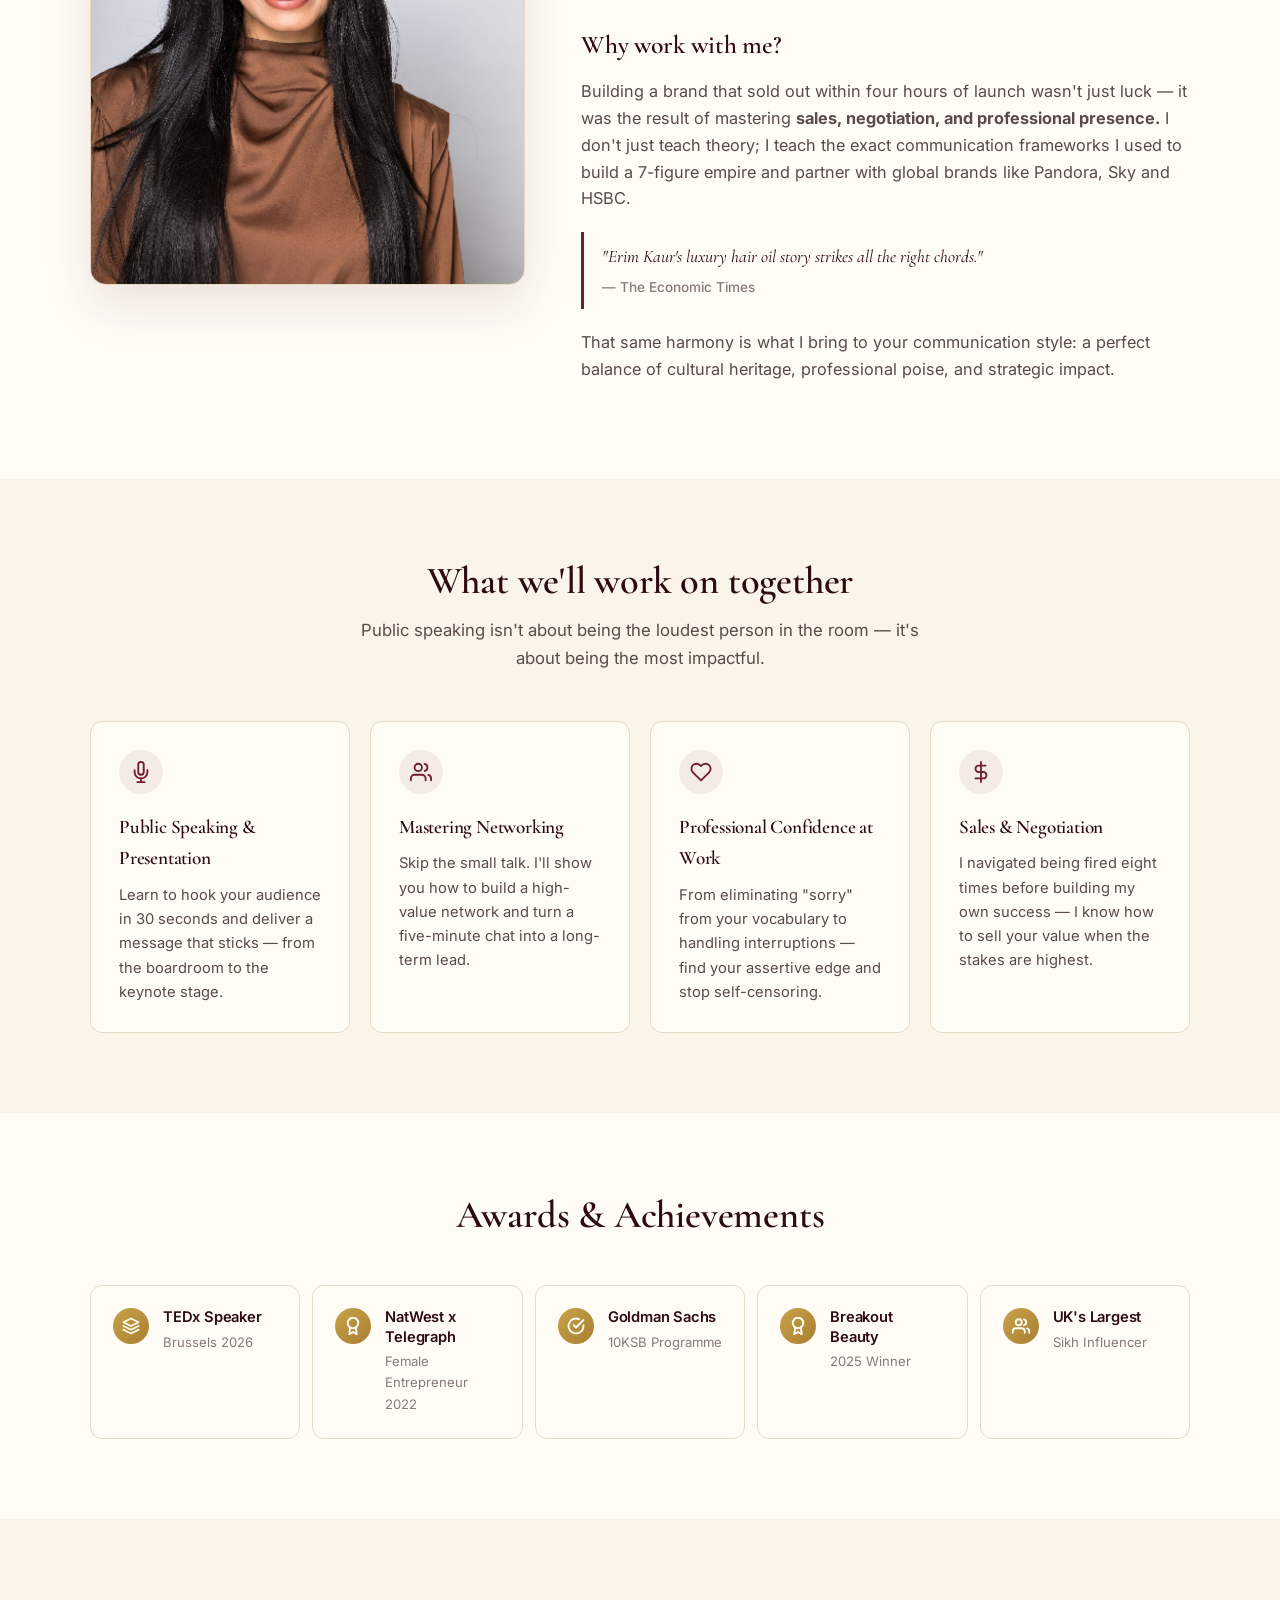
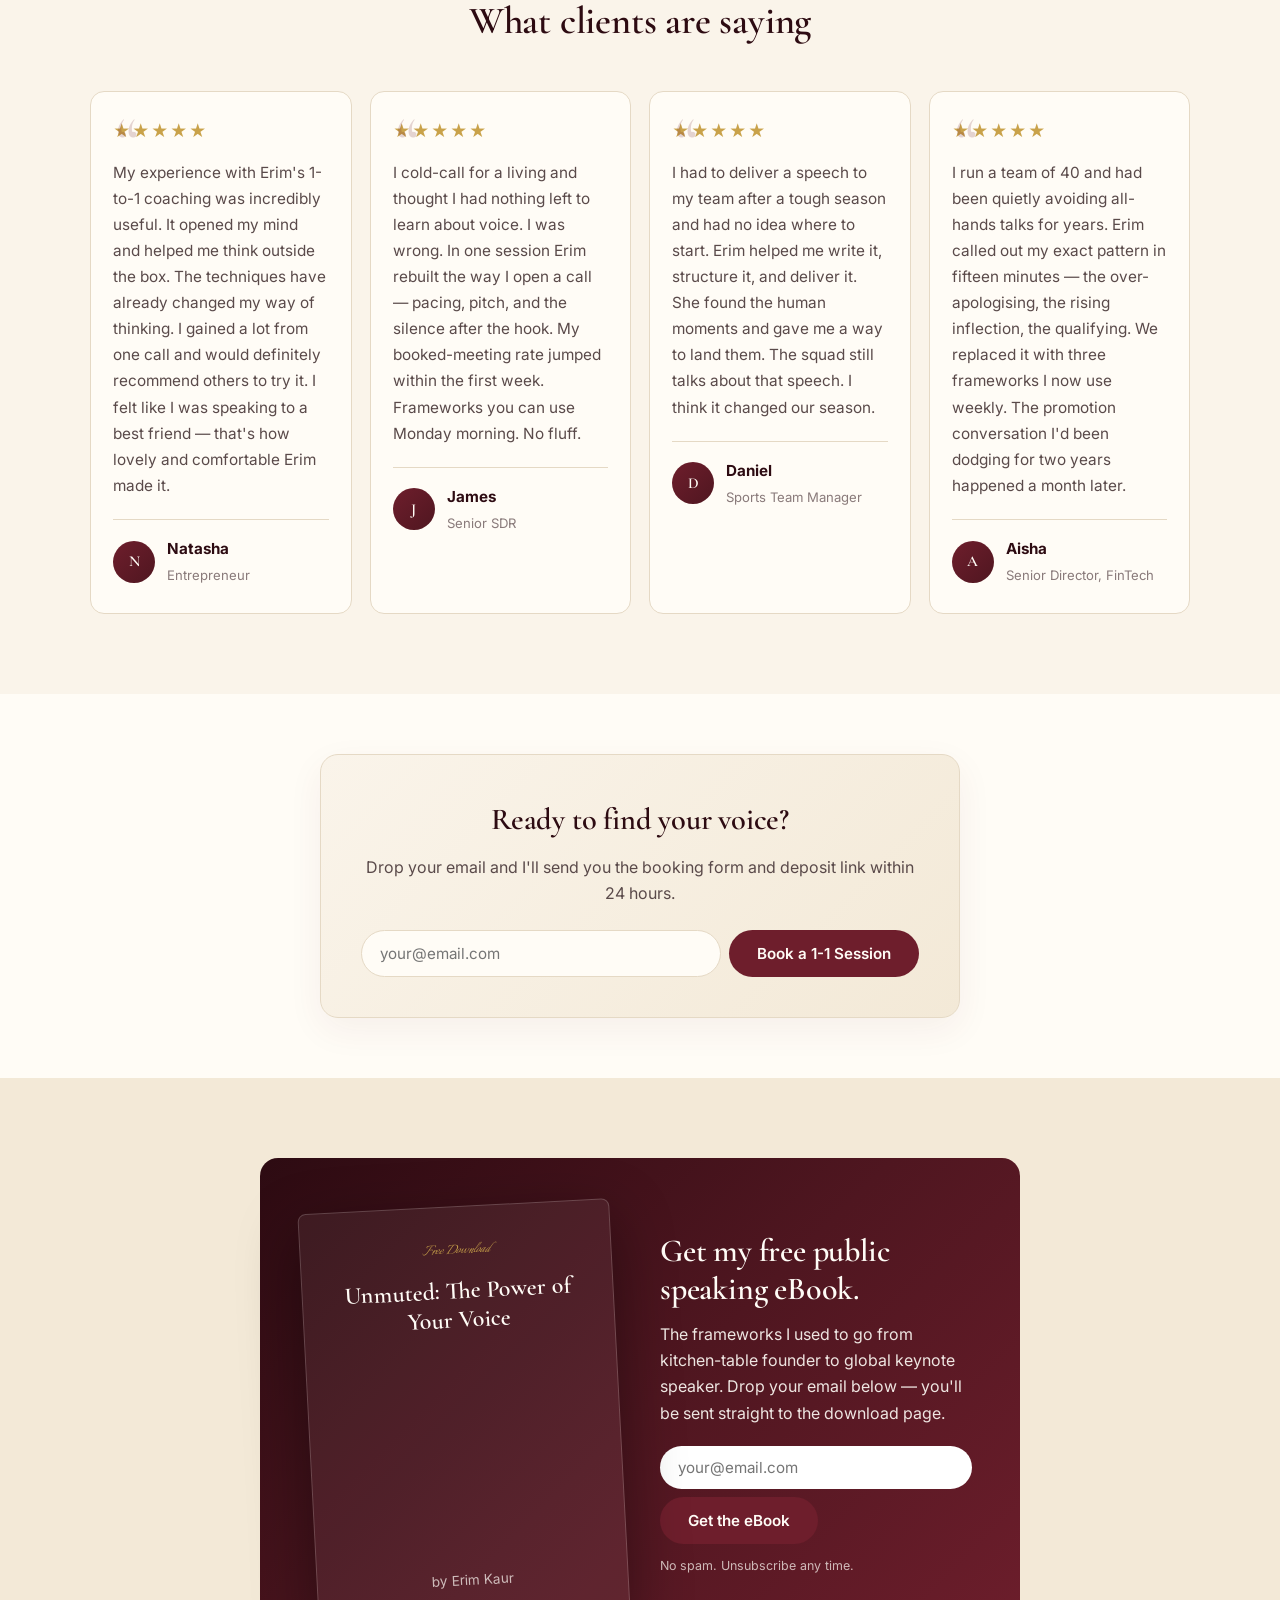
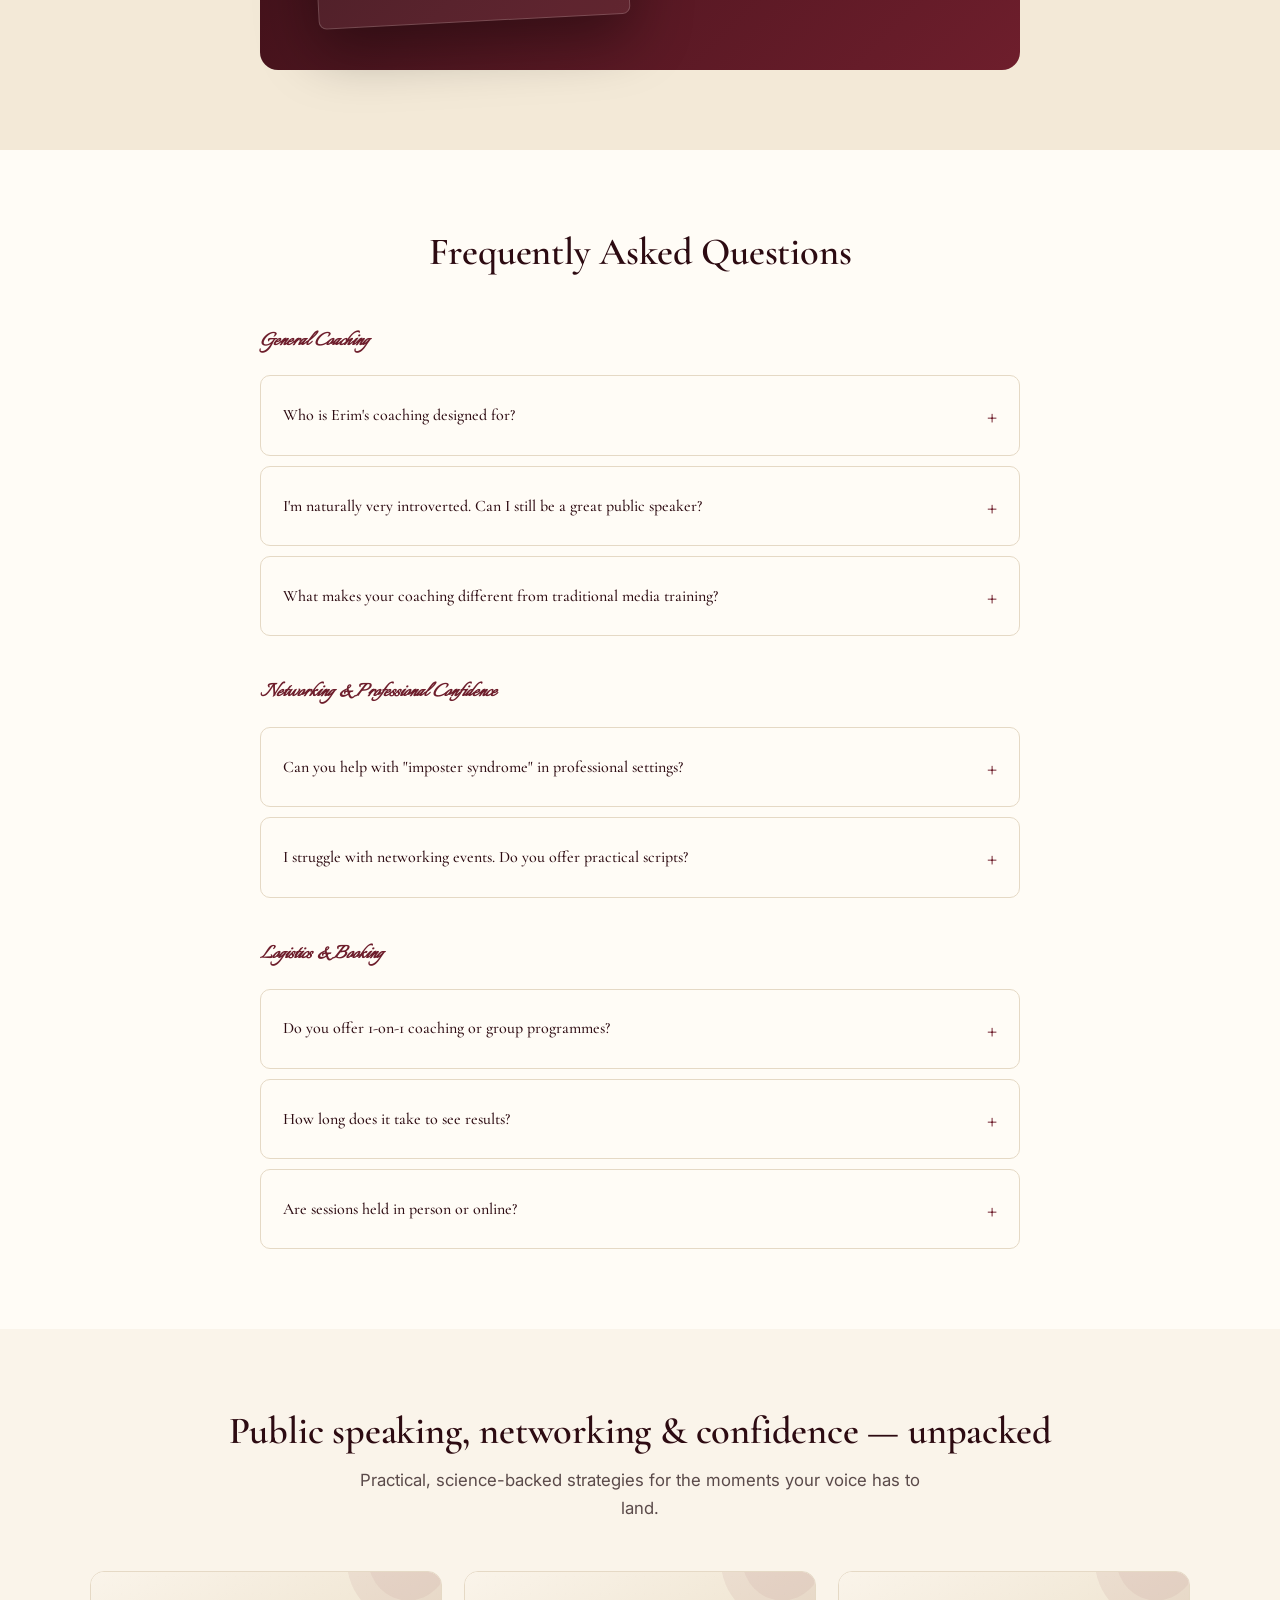
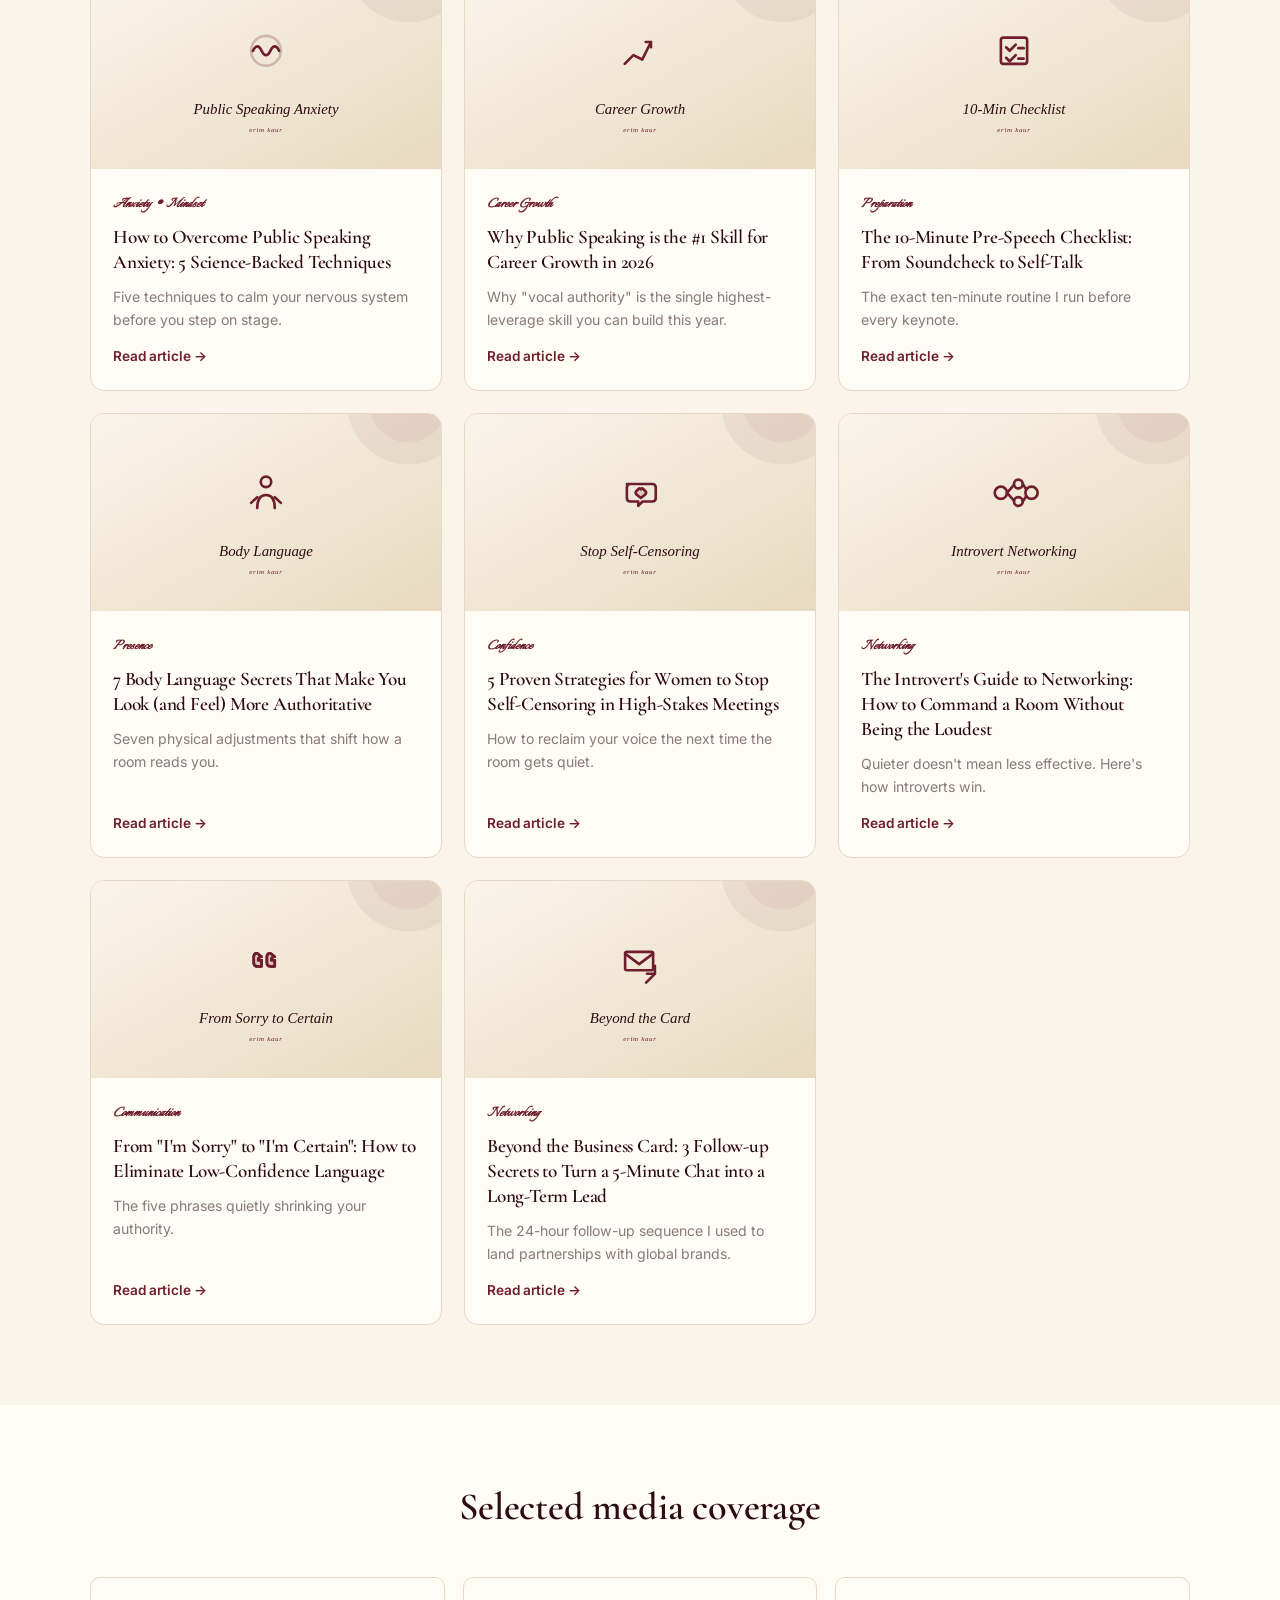
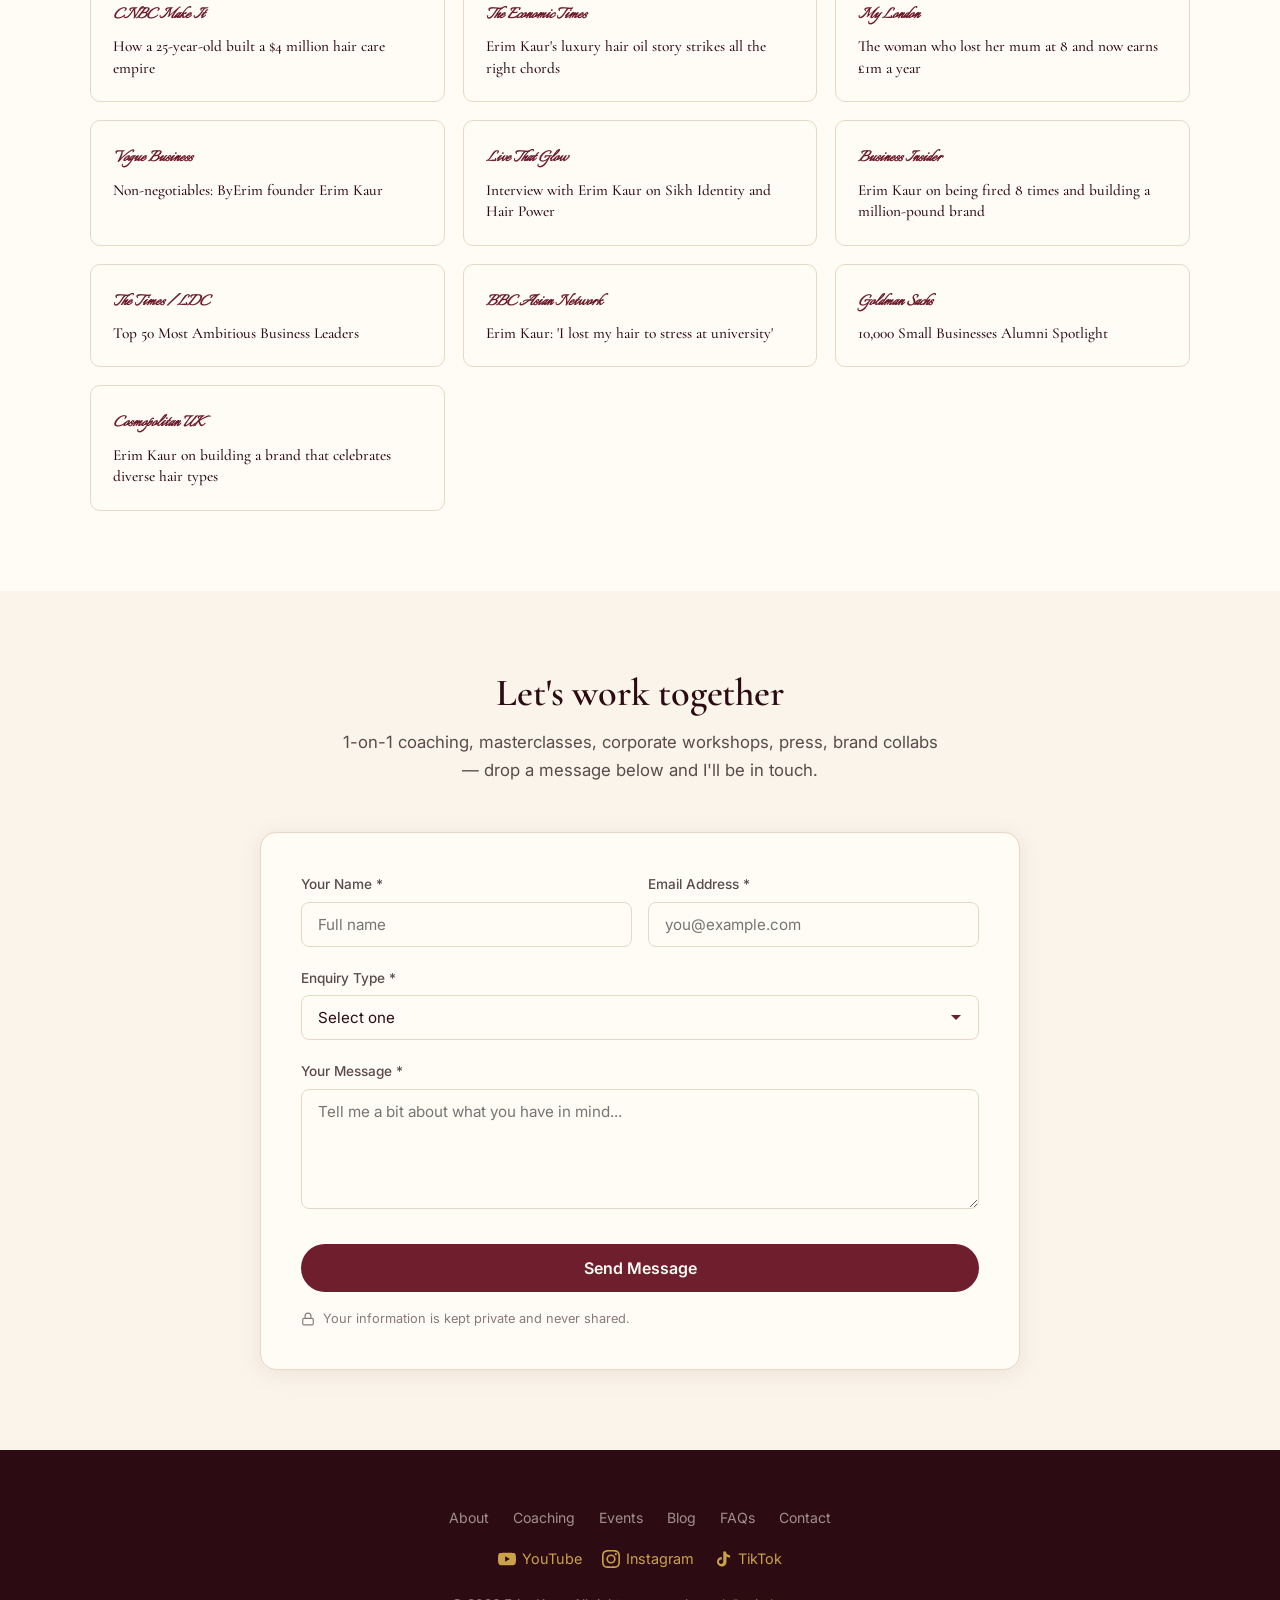
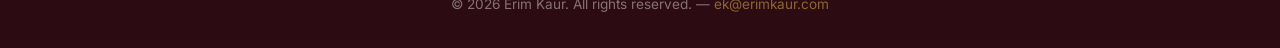
==== commit 72a28f7d: "Apply May 2026 brief: hero copy + image, bio image, TikTok in socials, remove pitch video, rename eB" ====
--- a/index.html
+++ b/index.html
@@ -64,7 +64,7 @@
             <div class="hero-content">
                 <div class="hero-badge">Public Speaking Coach · Networking Expert</div>
                 <h1>Hi, I'm Erim. <br><span class="accent">Let's find your voice.</span></h1>
-                <p class="lead">I work with ambitious founders, leaders and professionals who are tired of shrinking in rooms they earned the right to be in. My mission is simple: help you stop apologising for taking up space — and start commanding it.</p>
+                <p class="lead"><strong>The most powerful thing you own is your voice.</strong> Over seven years of selling, public speaking and meetings, I've developed the ability to use mine to get the exact outcomes I want. Let's work together to help you reach your goals with persuasive, clear, professional and elegant language.</p>
 
                 <form class="hero-enquiry" action="https://formsubmit.co/ek@erimkaur.com" method="POST">
                     <input type="hidden" name="_subject" value="New enquiry from erimkaur.com (hero)">
@@ -73,9 +73,8 @@
                     <input type="hidden" name="enquiry_type" value="1-1 Session enquiry (hero)">
                     <input type="text" name="_honey" style="display:none">
                     <input type="email" name="email" placeholder="your@email.com" required>
-                    <button type="submit" class="btn btn-accent">Book a 1-1 Session</button>
+                    <button type="submit" class="btn btn-accent">Send</button>
                 </form>
-                <p class="hero-meta">£50 deposit secures your slot · 45–60 min via Google Meet</p>
 
                 <div class="hero-socials">
                     <a href="https://www.youtube.com/@ErimKaur" target="_blank" rel="noopener">
@@ -86,10 +85,14 @@
                         <svg viewBox="0 0 24 24" fill="currentColor"><path d="M12 2.163c3.204 0 3.584.012 4.85.07 3.252.148 4.771 1.691 4.919 4.919.058 1.265.069 1.645.069 4.849 0 3.205-.012 3.584-.069 4.849-.149 3.225-1.664 4.771-4.919 4.919-1.266.058-1.644.07-4.85.07-3.204 0-3.584-.012-4.849-.07-3.26-.149-4.771-1.699-4.919-4.92-.058-1.265-.07-1.644-.07-4.849 0-3.204.013-3.583.07-4.849.149-3.227 1.664-4.771 4.919-4.919 1.266-.057 1.645-.069 4.849-.069zM12 0C8.741 0 8.333.014 7.053.072 2.695.272.273 2.69.073 7.052.014 8.333 0 8.741 0 12c0 3.259.014 3.668.072 4.948.2 4.358 2.618 6.78 6.98 6.98C8.333 23.986 8.741 24 12 24c3.259 0 3.668-.014 4.948-.072 4.354-.2 6.782-2.618 6.979-6.98.059-1.28.073-1.689.073-4.948 0-3.259-.014-3.667-.072-4.947-.196-4.354-2.617-6.78-6.979-6.98C15.668.014 15.259 0 12 0zm0 5.838a6.162 6.162 0 100 12.324 6.162 6.162 0 000-12.324zM12 16a4 4 0 110-8 4 4 0 010 8zm6.406-11.845a1.44 1.44 0 100 2.881 1.44 1.44 0 000-2.881z"/></svg>
                         @erim
                     </a>
+                    <a href="https://www.tiktok.com/@erim" target="_blank" rel="noopener">
+                        <svg viewBox="0 0 24 24" fill="currentColor"><path d="M19.59 6.69a4.83 4.83 0 0 1-3.77-4.25V2h-3.45v13.67a2.89 2.89 0 0 1-5.2 1.74 2.89 2.89 0 0 1 2.31-4.64 2.93 2.93 0 0 1 .88.13V9.4a6.84 6.84 0 0 0-1-.05A6.33 6.33 0 0 0 5.8 20.1a6.34 6.34 0 0 0 10.86-4.43v-7a8.16 8.16 0 0 0 4.77 1.52v-3.4a4.85 4.85 0 0 1-1.84-.1z"/></svg>
+                        TikTok
+                    </a>
                 </div>
             </div>
             <div class="hero-portrait">
-                <img src="images/erim-portrait-cape.png" alt="Erim Kaur, Public Speaking Coach">
+                <img src="images/erim-tedx.png" alt="Erim Kaur on stage at TEDx Brussels">
                 <div class="quote-badge">"From quiet potential to audible authority."</div>
             </div>
         </div>
@@ -111,19 +114,6 @@
         </div>
     </div>
 
-    <!-- ============== TIKTOK 3-MIN PITCH ============== -->
-    <section class="pitch-section">
-        <div class="pitch-inner">
-            <div class="pitch-eyebrow">Watch the 3-minute pitch</div>
-            <h3>Why this work matters to me</h3>
-            <div class="pitch-embed">
-                <blockquote class="tiktok-embed" cite="https://vm.tiktok.com/ZNRgdWqgR/" data-video-id="" style="max-width: 605px; min-width: 325px;">
-                    <section><a target="_blank" href="https://vm.tiktok.com/ZNRgdWqgR/">Watch on TikTok</a></section>
-                </blockquote>
-            </div>
-        </div>
-    </section>
-
     <!-- ============== ABOUT / BIO (no eyebrow) ============== -->
     <section id="about">
         <div class="section-inner">
@@ -133,7 +123,7 @@
             </div>
             <div class="about-grid">
                 <div class="about-portrait">
-                    <img src="images/erim-headshot.png" alt="Erim Kaur, Public Speaking Coach">
+                    <img src="images/erim-laughing.png" alt="Erim Kaur, Public Speaking Coach">
                 </div>
                 <div class="about-text">
                     <p>Most people know me as the founder of <strong>ByErim</strong> — a multi-million pound luxury brand I built from a kitchen table to a global success story. But behind the business growth was a skill I had to master first: <strong>the power of my own voice.</strong></p>
@@ -333,7 +323,7 @@
             <div class="ebook-cta">
                 <div class="ebook-cover">
                     <div class="cover-eyebrow">Free Download</div>
-                    <div class="cover-title">The Confident Voice Playbook</div>
+                    <div class="cover-title">Unmuted: The Power of Your Voice</div>
                     <div class="cover-author">by Erim Kaur</div>
                 </div>
                 <div class="ebook-content">
@@ -607,12 +597,15 @@
                     <svg viewBox="0 0 24 24" fill="currentColor"><path d="M12 2.163c3.204 0 3.584.012 4.85.07 3.252.148 4.771 1.691 4.919 4.919.058 1.265.069 1.645.069 4.849 0 3.205-.012 3.584-.069 4.849-.149 3.225-1.664 4.771-4.919 4.919-1.266.058-1.644.07-4.85.07-3.204 0-3.584-.012-4.849-.07-3.26-.149-4.771-1.699-4.919-4.92-.058-1.265-.07-1.644-.07-4.849 0-3.204.013-3.583.07-4.849.149-3.227 1.664-4.771 4.919-4.919 1.266-.057 1.645-.069 4.849-.069zM12 0C8.741 0 8.333.014 7.053.072 2.695.272.273 2.69.073 7.052.014 8.333 0 8.741 0 12c0 3.259.014 3.668.072 4.948.2 4.358 2.618 6.78 6.98 6.98C8.333 23.986 8.741 24 12 24c3.259 0 3.668-.014 4.948-.072 4.354-.2 6.782-2.618 6.979-6.98.059-1.28.073-1.689.073-4.948 0-3.259-.014-3.667-.072-4.947-.196-4.354-2.617-6.78-6.979-6.98C15.668.014 15.259 0 12 0zm0 5.838a6.162 6.162 0 100 12.324 6.162 6.162 0 000-12.324zM12 16a4 4 0 110-8 4 4 0 010 8zm6.406-11.845a1.44 1.44 0 100 2.881 1.44 1.44 0 000-2.881z"/></svg>
                     Instagram
                 </a>
+                <a href="https://www.tiktok.com/@erim" target="_blank" rel="noopener">
+                    <svg viewBox="0 0 24 24" fill="currentColor"><path d="M19.59 6.69a4.83 4.83 0 0 1-3.77-4.25V2h-3.45v13.67a2.89 2.89 0 0 1-5.2 1.74 2.89 2.89 0 0 1 2.31-4.64 2.93 2.93 0 0 1 .88.13V9.4a6.84 6.84 0 0 0-1-.05A6.33 6.33 0 0 0 5.8 20.1a6.34 6.34 0 0 0 10.86-4.43v-7a8.16 8.16 0 0 0 4.77 1.52v-3.4a4.85 4.85 0 0 1-1.84-.1z"/></svg>
+                    TikTok
+                </a>
             </div>
             <p>&copy; 2026 Erim Kaur. All rights reserved. &mdash; <a href="mailto:ek@erimkaur.com">ek@erimkaur.com</a></p>
         </div>
     </footer>
 
-    <script async src="https://www.tiktok.com/embed.js"></script>
     <script>
         window.addEventListener('scroll', function() {
             const navbar = document.getElementById('navbar');
